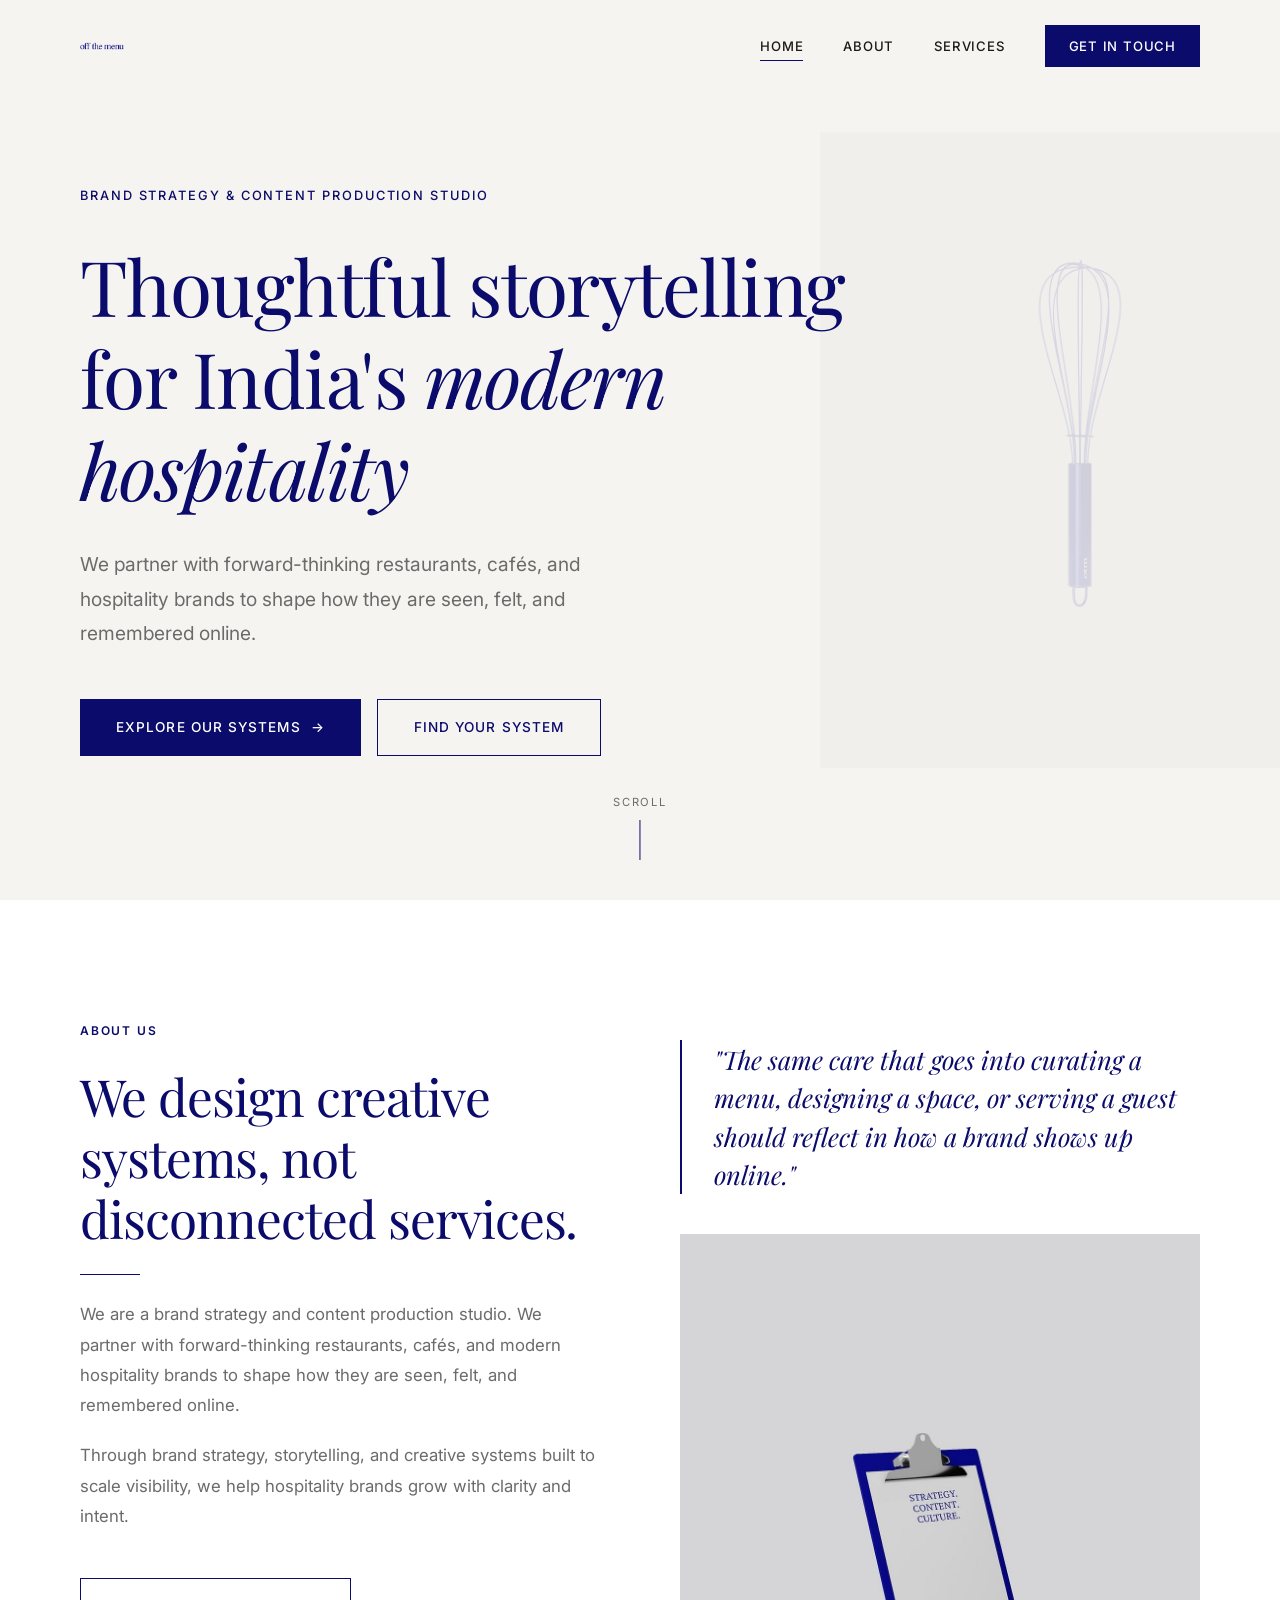
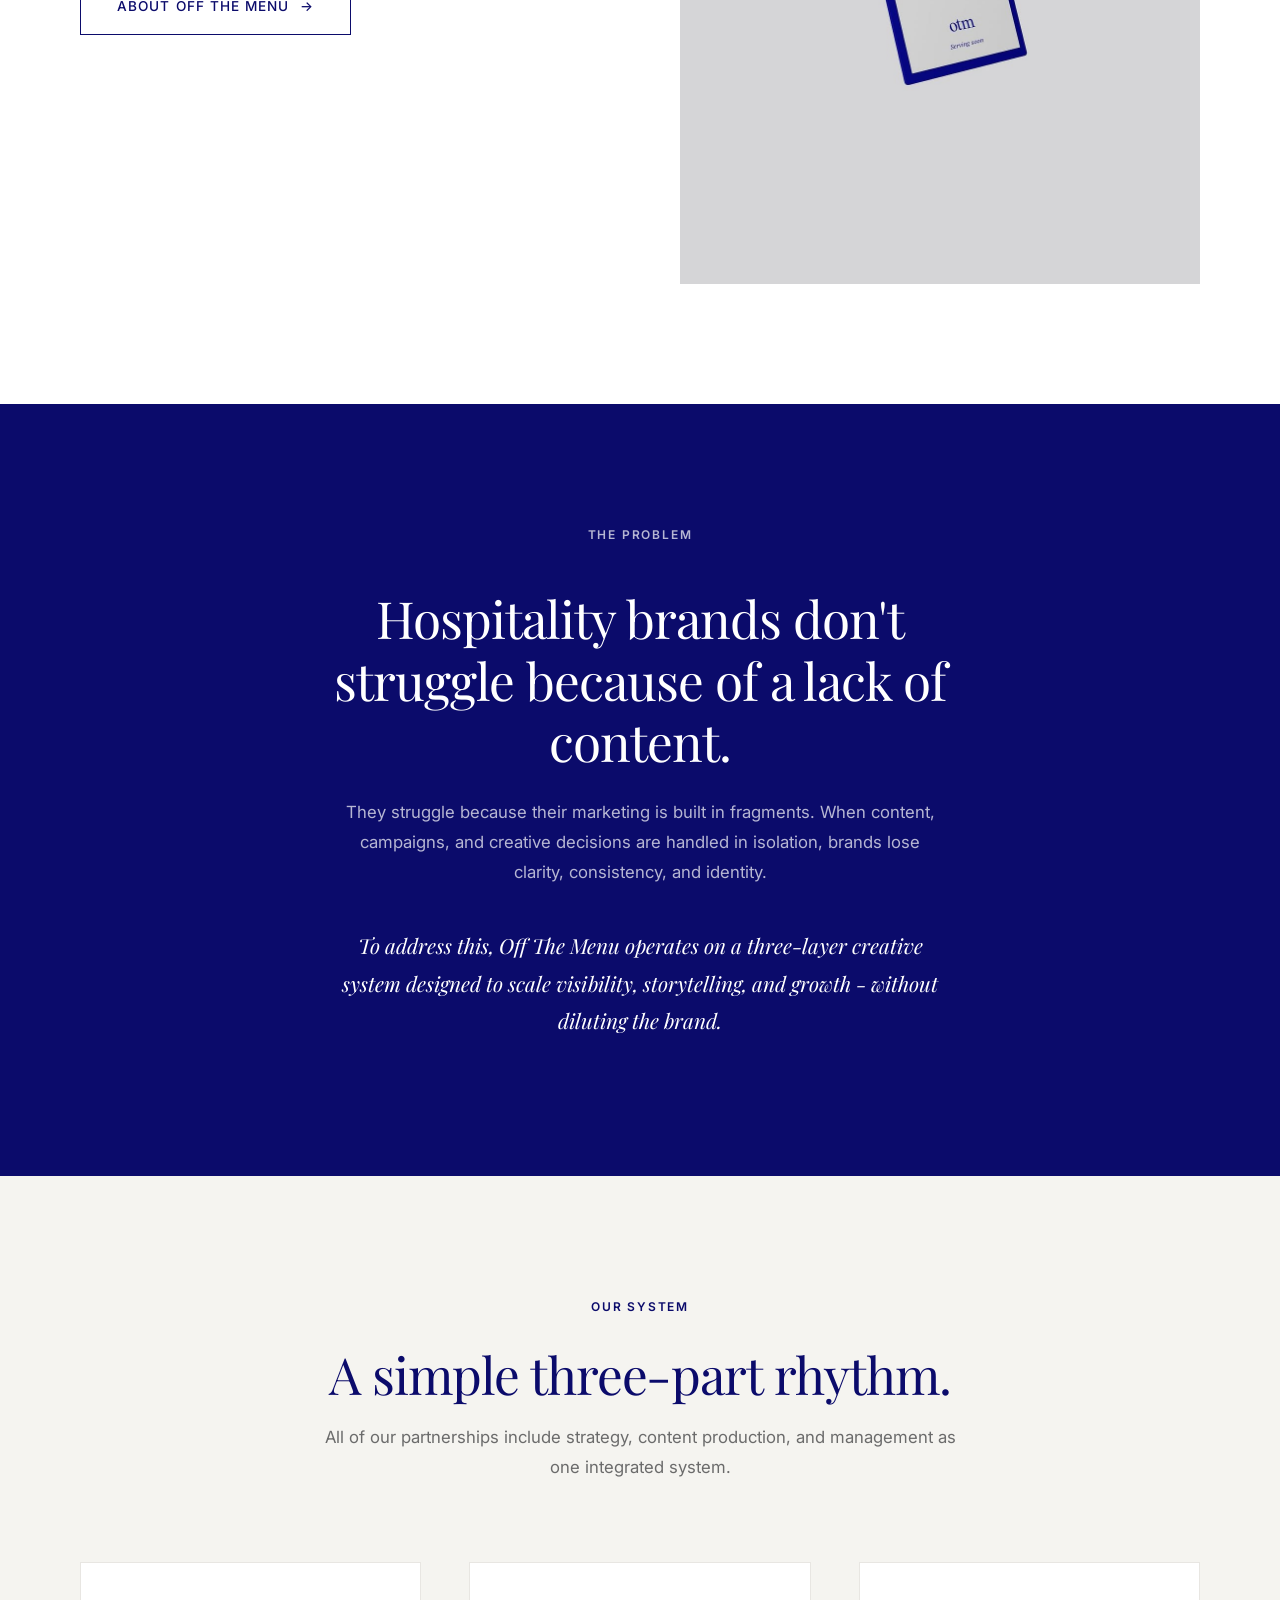
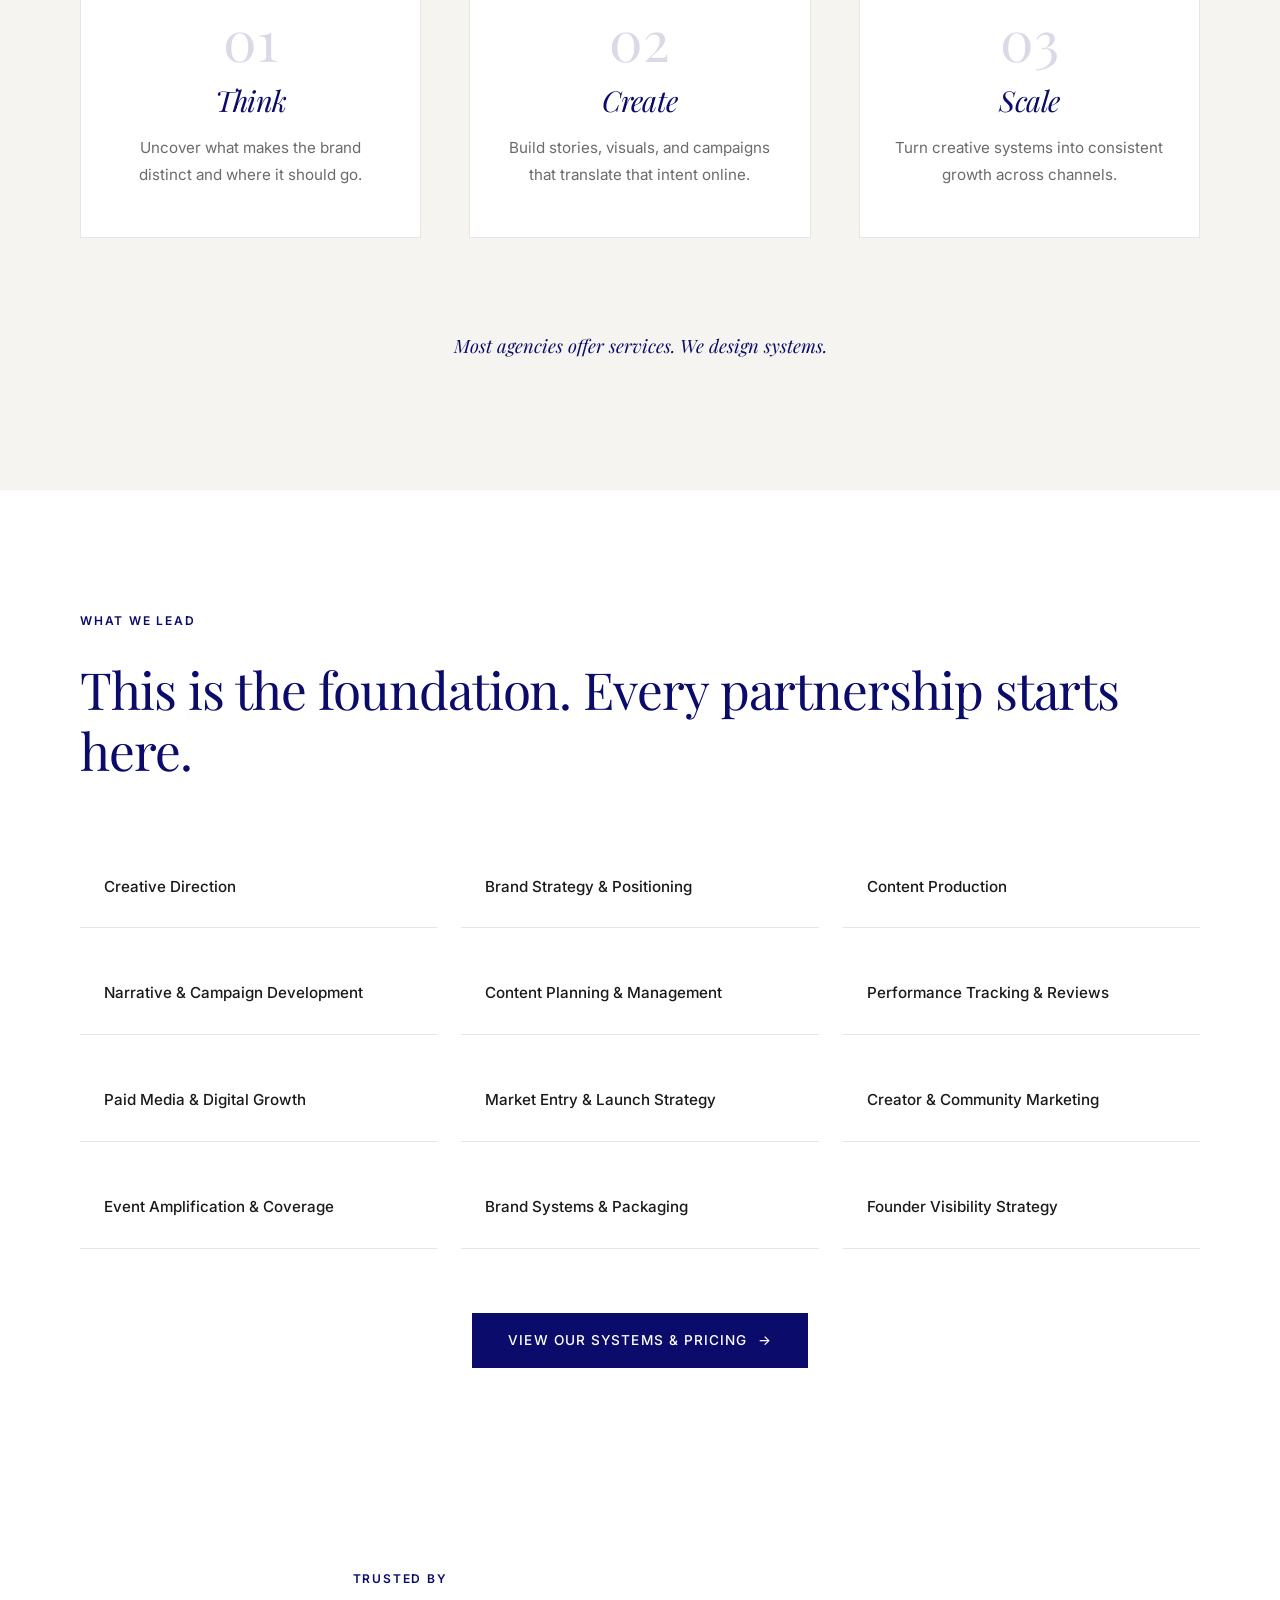
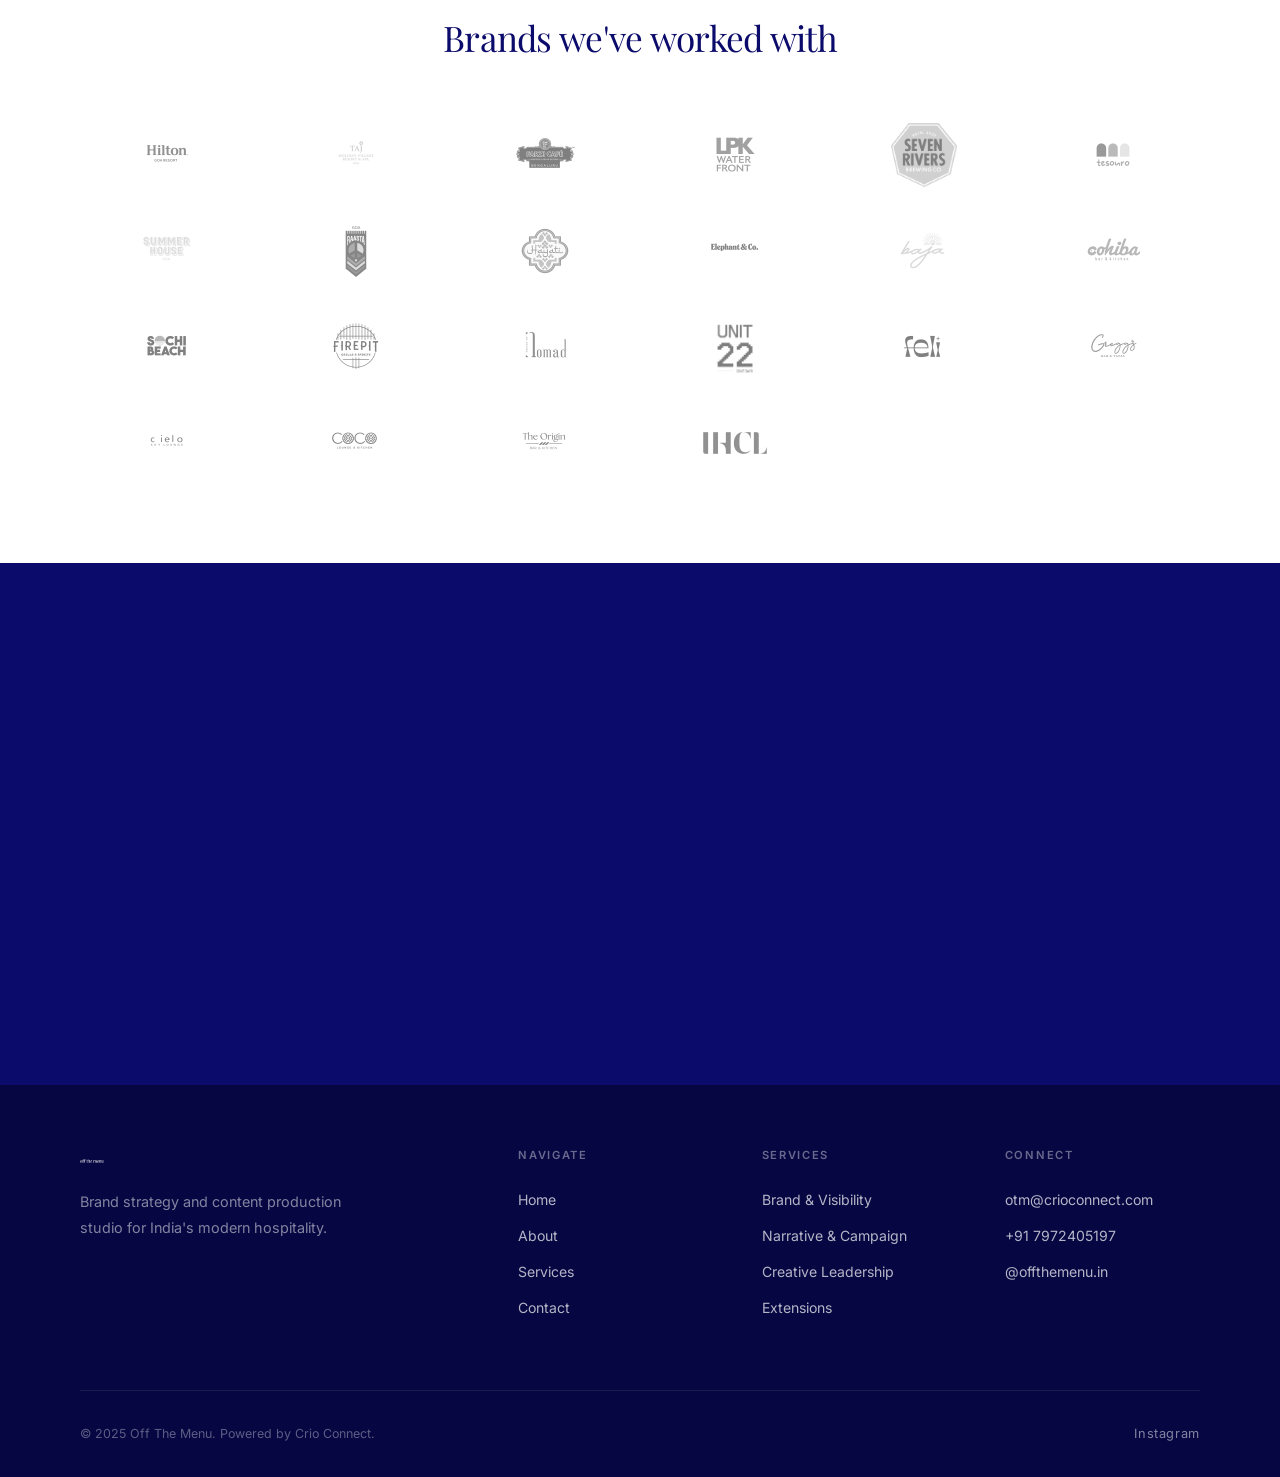
==== index.html @ f3807c05 "Add Google Analytics (G-KPR5SHNLHE) to all pages Co-Authored-By: Claude Opus 4.6 <noreply@anthropic." ====
<!DOCTYPE html>
<html lang="en">
<head>
  <!-- Google tag (gtag.js) -->
  <script async src="https://www.googletagmanager.com/gtag/js?id=G-KPR5SHNLHE"></script>
  <script>
    window.dataLayer = window.dataLayer || [];
    function gtag(){dataLayer.push(arguments);}
    gtag('js', new Date());
    gtag('config', 'G-KPR5SHNLHE');
  </script>
  <meta charset="UTF-8">
  <meta name="viewport" content="width=device-width, initial-scale=1.0">
  <title>Off The Menu - Brand Strategy & Content Production for India's Modern Hospitality</title>
  <meta name="description" content="Off The Menu is a brand strategy and content production studio partnering with forward-thinking restaurants, cafés, and modern hospitality brands across India.">
  <link rel="canonical" href="https://offthemenu.co.in/">
  <!-- Open Graph -->
  <meta property="og:type" content="website">
  <meta property="og:url" content="https://offthemenu.co.in/">
  <meta property="og:title" content="Off The Menu - Brand Strategy & Content Production for India's Modern Hospitality">
  <meta property="og:description" content="Off The Menu is a brand strategy and content production studio partnering with forward-thinking restaurants, cafés, and modern hospitality brands across India.">
  <meta property="og:image" content="https://offthemenu.co.in/assets/logos/otm_wordmark_color.png">
  <meta property="og:site_name" content="Off The Menu">
  <!-- Twitter Card -->
  <meta name="twitter:card" content="summary_large_image">
  <meta name="twitter:title" content="Off The Menu - Brand Strategy & Content Production">
  <meta name="twitter:description" content="Brand strategy and content production studio for India's modern hospitality.">
  <meta name="twitter:image" content="https://offthemenu.co.in/assets/logos/otm_wordmark_color.png">
  <link rel="icon" type="image/png" href="assets/logos/otm_monogram_color.png">
  <link rel="preconnect" href="https://fonts.googleapis.com">
  <link rel="preconnect" href="https://fonts.gstatic.com" crossorigin>
  <link href="https://fonts.googleapis.com/css2?family=Inter:wght@300;400;500;600&family=Playfair+Display:ital,wght@0,400;0,500;0,600;1,400;1,500&display=swap" rel="stylesheet">
  <link rel="stylesheet" href="css/styles.css">
</head>
<body>

  <!-- ========== NAVIGATION ========== -->
  <nav class="nav">
    <div class="container nav__inner">
      <a href="index.html" class="nav__logo">
        <img src="assets/logos/otm_wordmark_color.png" alt="Off The Menu">
      </a>
      <div class="nav__links">
        <a href="index.html" class="nav__link nav__link--active">Home</a>
        <a href="about.html" class="nav__link">About</a>
        <a href="services.html" class="nav__link">Services</a>
        <a href="contact.html" class="nav__cta">Get in Touch</a>
      </div>
      <div class="nav__hamburger">
        <span></span>
        <span></span>
        <span></span>
      </div>
    </div>
  </nav>

  <!-- Mobile Menu -->
  <div class="nav__mobile">
    <a href="index.html">Home</a>
    <a href="about.html">About</a>
    <a href="services.html">Services</a>
    <a href="contact.html">Contact</a>
  </div>

  <!-- ========== HERO ========== -->
  <section class="hero">
    <div class="container">
      <div class="hero__content">
        <p class="hero__tagline">Brand Strategy & Content Production Studio</p>
        <h1 class="hero__title">Thoughtful storytelling<br>for India's <em>modern hospitality</em></h1>
        <p class="hero__subtitle">We partner with forward-thinking restaurants, cafés, and hospitality brands to shape how they are seen, felt, and remembered online.</p>
        <div class="hero__actions">
          <a href="services.html" class="btn btn--primary">
            Explore Our Systems
            <span class="btn__arrow">&rarr;</span>
          </a>
          <a href="conversation.html" class="btn btn--outline">Find Your System</a>
        </div>
      </div>
      <img src="assets/images/hero_whisk.jpg" alt="" class="hero__image" aria-hidden="true">
    </div>
    <div class="hero__scroll">
      <span>Scroll</span>
      <div class="hero__scroll-line"></div>
    </div>
  </section>

  <!-- ========== ABOUT TEASER ========== -->
  <section class="about">
    <div class="container">
      <div class="about__grid">
        <div class="about__left reveal">
          <p class="label">About Us</p>
          <h2>We design creative systems, not disconnected services.</h2>
          <div class="divider"></div>
          <p>We are a brand strategy and content production studio. We partner with forward-thinking restaurants, cafés, and modern hospitality brands to shape how they are seen, felt, and remembered online.</p>
          <p>Through brand strategy, storytelling, and creative systems built to scale visibility, we help hospitality brands grow with clarity and intent.</p>
          <br>
          <a href="about.html" class="btn btn--outline">
            About Off The Menu
            <span class="btn__arrow">&rarr;</span>
          </a>
        </div>
        <div class="about__right reveal reveal--delay-2">
          <blockquote class="about__quote">
            "The same care that goes into curating a menu, designing a space, or serving a guest should reflect in how a brand shows up online."
          </blockquote>
          <img src="assets/images/hero_clipboard.jpg" alt="Strategy. Content. Culture." class="about__image">
        </div>
      </div>
    </div>
  </section>

  <!-- ========== THE PROBLEM ========== -->
  <section class="problem">
    <div class="container">
      <p class="label label--light reveal">The Problem</p>
      <br>
      <h2 class="reveal reveal--delay-1">Hospitality brands don't struggle because of a lack of content.</h2>
      <p class="reveal reveal--delay-2">They struggle because their marketing is built in fragments. When content, campaigns, and creative decisions are handled in isolation, brands lose clarity, consistency, and identity.</p>
      <p class="problem__highlight reveal reveal--delay-3">To address this, Off The Menu operates on a three-layer creative system designed to scale visibility, storytelling, and growth - without diluting the brand.</p>
    </div>
  </section>

  <!-- ========== OUR SYSTEM (Think, Create, Scale) ========== -->
  <section class="system">
    <div class="container">
      <div class="system__header reveal">
        <p class="label">Our System</p>
        <br>
        <h2>A simple three-part rhythm.</h2>
        <p>All of our partnerships include strategy, content production, and management as one integrated system.</p>
      </div>
      <div class="system__grid">
        <div class="system__card reveal">
          <div class="system__number">01</div>
          <h3>Think</h3>
          <p>Uncover what makes the brand distinct and where it should go.</p>
        </div>
        <div class="system__card reveal reveal--delay-1">
          <div class="system__number">02</div>
          <h3>Create</h3>
          <p>Build stories, visuals, and campaigns that translate that intent online.</p>
        </div>
        <div class="system__card reveal reveal--delay-2">
          <div class="system__number">03</div>
          <h3>Scale</h3>
          <p>Turn creative systems into consistent growth across channels.</p>
        </div>
      </div>
      <div class="system__footer reveal">
        <br>
        <p>Most agencies offer services. We design systems.</p>
      </div>
    </div>
  </section>

  <!-- ========== WHAT WE LEAD ========== -->
  <section class="services">
    <div class="container">
      <div class="services__header reveal">
        <p class="label">What We Lead</p>
        <br>
        <h2>This is the foundation. Every partnership starts here.</h2>
      </div>
      <div class="services__list">
        <div class="services__item reveal">Creative Direction</div>
        <div class="services__item reveal">Brand Strategy & Positioning</div>
        <div class="services__item reveal">Content Production</div>
        <div class="services__item reveal">Narrative & Campaign Development</div>
        <div class="services__item reveal">Content Planning & Management</div>
        <div class="services__item reveal">Performance Tracking & Reviews</div>
        <div class="services__item reveal">Paid Media & Digital Growth</div>
        <div class="services__item reveal">Market Entry & Launch Strategy</div>
        <div class="services__item reveal">Creator & Community Marketing</div>
        <div class="services__item reveal">Event Amplification & Coverage</div>
        <div class="services__item reveal">Brand Systems & Packaging</div>
        <div class="services__item reveal">Founder Visibility Strategy</div>
      </div>
      <div style="text-align: center;">
        <a href="services.html" class="btn btn--primary reveal">
          View Our Systems & Pricing
          <span class="btn__arrow">&rarr;</span>
        </a>
      </div>
    </div>
  </section>

  <!-- ========== PARTNERS ========== -->
  <section class="partners">
    <div class="container">
      <div class="partners__header reveal">
        <p class="label">Trusted By</p>
        <br>
        <h2>Brands we've worked with</h2>
      </div>
      <div class="partners__grid reveal">
        <img src="assets/partners/Hilton.png" alt="Hilton" class="partners__logo">
        <img src="assets/partners/Taj_Holliday_Village.png" alt="Taj Holiday Village" class="partners__logo">
        <img src="assets/partners/Farzi_Cafe.png" alt="Farzi Cafe" class="partners__logo">
        <img src="assets/partners/LPK.png" alt="LPK" class="partners__logo">
        <img src="assets/partners/Seven_Rivers.png" alt="Seven Rivers" class="partners__logo">
        <img src="assets/partners/Tesouro.png" alt="Tesouro" class="partners__logo">
        <img src="assets/partners/Summer_House.png" alt="Summer House" class="partners__logo">
        <img src="assets/partners/Raasta_Goa.png" alt="Raasta Goa" class="partners__logo">
        <img src="assets/partners/Hayati.png" alt="Hayati" class="partners__logo">
        <img src="assets/partners/Elephant_n_Co.png" alt="Elephant & Co" class="partners__logo">
        <img src="assets/partners/Baja.png" alt="Baja" class="partners__logo">
        <img src="assets/partners/Cohiba.png" alt="Cohiba" class="partners__logo">
        <img src="assets/partners/Sochi_Beach.png" alt="Sochi Beach" class="partners__logo">
        <img src="assets/partners/Firepit.png" alt="Firepit" class="partners__logo">
        <img src="assets/partners/House_of_Nomad.png" alt="House of Nomad" class="partners__logo">
        <img src="assets/partners/Unit_22.png" alt="Unit 22" class="partners__logo">
        <img src="assets/partners/Feli_Tavern.png" alt="Feli Tavern" class="partners__logo">
        <img src="assets/partners/Gregg's.png" alt="Gregg's" class="partners__logo">
        <img src="assets/partners/Cielo_Sky_Lounge_logo_design.png" alt="Cielo Sky Lounge" class="partners__logo">
        <img src="assets/partners/Coco_Lounge_n_Kitchen.png" alt="Coco Lounge & Kitchen" class="partners__logo">
        <img src="assets/partners/The_Origin.png" alt="The Origin" class="partners__logo">
        <img src="assets/partners/converted_hd.png" alt="Partner" class="partners__logo">
      </div>
    </div>
  </section>

  <!-- ========== CTA ========== -->
  <section class="cta">
    <div class="container reveal">
      <p class="label label--light">Start a Partnership</p>
      <br>
      <h2>Ready to build with clarity?</h2>
      <p>We work with a limited number of partners at a time to ensure focus and quality. Let's explore if we're the right fit.</p>
      <a href="contact.html" class="btn btn--white">
        Get in Touch
        <span class="btn__arrow">&rarr;</span>
      </a>
    </div>
  </section>

  <!-- ========== FOOTER ========== -->
  <footer class="footer">
    <div class="container">
      <div class="footer__inner">
        <div class="footer__brand">
          <img src="assets/logos/otm_wordmark_white.png" alt="Off The Menu" class="footer__logo">
          <p>Brand strategy and content production studio for India's modern hospitality.</p>
        </div>
        <div>
          <h4>Navigate</h4>
          <div class="footer__links">
            <a href="index.html">Home</a>
            <a href="about.html">About</a>
            <a href="services.html">Services</a>
            <a href="contact.html">Contact</a>
          </div>
        </div>
        <div>
          <h4>Services</h4>
          <div class="footer__links">
            <a href="services.html">Brand & Visibility</a>
            <a href="services.html">Narrative & Campaign</a>
            <a href="services.html">Creative Leadership</a>
            <a href="services.html">Extensions</a>
          </div>
        </div>
        <div>
          <h4>Connect</h4>
          <div class="footer__links">
            <a href="mailto:otm@crioconnect.com">otm@crioconnect.com</a>
            <a href="tel:+917972405197">+91 7972405197</a>
            <a href="https://instagram.com/offthemenu.in" target="_blank" rel="noopener">@offthemenu.in</a>
          </div>
        </div>
      </div>
      <div class="footer__bottom">
        <p>&copy; 2025 Off The Menu. Powered by Crio Connect.</p>
        <div class="footer__social">
          <a href="https://instagram.com/offthemenu.in" target="_blank" rel="noopener">Instagram</a>
        </div>
      </div>
    </div>
  </footer>

  <!-- Structured Data -->
  <script type="application/ld+json">
  {
    "@context": "https://schema.org",
    "@type": "ProfessionalService",
    "name": "Off The Menu",
    "description": "Brand strategy and content production studio for India's modern hospitality.",
    "url": "https://offthemenu.co.in",
    "logo": "https://offthemenu.co.in/assets/logos/otm_wordmark_color.png",
    "image": "https://offthemenu.co.in/assets/logos/otm_wordmark_color.png",
    "telephone": "+917972405197",
    "email": "otm@crioconnect.com",
    "address": {
      "@type": "PostalAddress",
      "addressLocality": "Goa",
      "addressCountry": "IN"
    },
    "areaServed": {
      "@type": "Country",
      "name": "India"
    },
    "serviceType": ["Brand Strategy", "Content Production", "Creative Direction", "Social Media Management"],
    "parentOrganization": {
      "@type": "Organization",
      "name": "Crio Connect"
    },
    "sameAs": [
      "https://instagram.com/offthemenu.in"
    ]
  }
  </script>

  <script src="js/main.js"></script>
</body>
</html>
---- css/styles.css ----
/* ============================================
   OFF THE MENU — Brand Website Styles
   ============================================ */

/* --- CSS Variables --- */
:root {
  --navy: #0B0B6B;
  --navy-light: #1a1a8a;
  --navy-dark: #060642;
  --cream: #F5F4F0;
  --warm-gray: #E8E6E2;
  --light-gray: #D4D4D0;
  --text: #1A1A1A;
  --text-light: #6B6B6B;
  --white: #FFFFFF;
  --accent: #0000FF;

  --font-serif: 'Playfair Display', 'Georgia', serif;
  --font-sans: 'Inter', 'Helvetica Neue', Arial, sans-serif;

  --max-width: 1200px;
  --section-padding: 120px 0;
  --transition: 0.3s cubic-bezier(0.4, 0, 0.2, 1);
}

/* --- Reset & Base --- */
*, *::before, *::after {
  margin: 0;
  padding: 0;
  box-sizing: border-box;
}

html {
  scroll-behavior: smooth;
  font-size: 16px;
}

body {
  font-family: var(--font-sans);
  color: var(--text);
  background-color: var(--cream);
  line-height: 1.7;
  -webkit-font-smoothing: antialiased;
  -moz-osx-font-smoothing: grayscale;
  overflow-x: hidden;
}

a {
  color: inherit;
  text-decoration: none;
  transition: var(--transition);
}

img {
  max-width: 100%;
  height: auto;
  display: block;
}

ul, ol {
  list-style: none;
}

/* --- Typography --- */
h1, h2, h3, h4, h5 {
  font-family: var(--font-serif);
  font-weight: 400;
  line-height: 1.2;
  letter-spacing: -0.02em;
}

h1 {
  font-size: clamp(2.8rem, 6vw, 5rem);
}

h2 {
  font-size: clamp(2rem, 4vw, 3.2rem);
}

h3 {
  font-size: clamp(1.4rem, 2.5vw, 1.8rem);
}

h4 {
  font-size: 1.1rem;
  font-family: var(--font-sans);
  font-weight: 600;
  text-transform: uppercase;
  letter-spacing: 0.12em;
}

p {
  font-size: 1.05rem;
  line-height: 1.8;
  color: var(--text-light);
  max-width: 640px;
}

.label {
  font-family: var(--font-sans);
  font-size: 0.75rem;
  font-weight: 600;
  text-transform: uppercase;
  letter-spacing: 0.15em;
  color: var(--navy);
}

.label--light {
  color: rgba(255,255,255,0.6);
}

/* --- Layout --- */
.container {
  width: 100%;
  max-width: var(--max-width);
  margin: 0 auto;
  padding: 0 40px;
}

section {
  padding: var(--section-padding);
}

/* --- Buttons --- */
.btn {
  display: inline-flex;
  align-items: center;
  gap: 10px;
  padding: 16px 36px;
  font-family: var(--font-sans);
  font-size: 0.85rem;
  font-weight: 500;
  letter-spacing: 0.08em;
  text-transform: uppercase;
  border: none;
  cursor: pointer;
  transition: var(--transition);
}

.btn--primary {
  background-color: var(--navy);
  color: var(--white);
}

.btn--primary:hover {
  background-color: var(--navy-light);
  transform: translateY(-1px);
}

.btn--outline {
  background: transparent;
  color: var(--navy);
  border: 1.5px solid var(--navy);
}

.btn--outline:hover {
  background-color: var(--navy);
  color: var(--white);
}

.btn--white {
  background: var(--white);
  color: var(--navy);
}

.btn--white:hover {
  background: var(--cream);
}

.btn__arrow {
  transition: transform 0.3s ease;
}

.btn:hover .btn__arrow {
  transform: translateX(4px);
}

/* --- Divider --- */
.divider {
  width: 60px;
  height: 1.5px;
  background-color: var(--navy);
  margin: 24px 0;
}

.divider--light {
  background-color: rgba(255,255,255,0.3);
}

.divider--center {
  margin: 24px auto;
}

/* ============================================
   NAVIGATION
   ============================================ */
.nav {
  position: fixed;
  top: 0;
  left: 0;
  width: 100%;
  z-index: 1000;
  padding: 24px 0;
  transition: all 0.4s ease;
}

.nav--scrolled {
  background-color: rgba(245, 244, 240, 0.95);
  backdrop-filter: blur(20px);
  -webkit-backdrop-filter: blur(20px);
  padding: 16px 0;
  box-shadow: 0 1px 0 rgba(0,0,0,0.06);
}

.nav__inner {
  display: flex;
  align-items: center;
  justify-content: space-between;
}

.nav__logo img {
  height: 44px;
  width: auto;
}

.nav__links {
  display: flex;
  align-items: center;
  gap: 40px;
}

.nav__link {
  font-size: 0.82rem;
  font-weight: 500;
  letter-spacing: 0.06em;
  text-transform: uppercase;
  color: var(--text);
  position: relative;
}

.nav__link::after {
  content: '';
  position: absolute;
  bottom: -4px;
  left: 0;
  width: 0;
  height: 1.5px;
  background-color: var(--navy);
  transition: width 0.3s ease;
}

.nav__link:hover::after,
.nav__link--active::after {
  width: 100%;
}

.nav__cta {
  font-size: 0.82rem;
  font-weight: 500;
  letter-spacing: 0.06em;
  text-transform: uppercase;
  padding: 10px 24px;
  background-color: var(--navy);
  color: var(--white);
  transition: var(--transition);
}

.nav__cta:hover {
  background-color: var(--navy-light);
}

/* Mobile Menu */
.nav__hamburger {
  display: none;
  flex-direction: column;
  gap: 6px;
  cursor: pointer;
  padding: 4px;
  z-index: 1001;
}

.nav__hamburger span {
  width: 24px;
  height: 1.5px;
  background-color: var(--text);
  transition: var(--transition);
}

.nav__hamburger--active span:nth-child(1) {
  transform: rotate(45deg) translate(5px, 5px);
}

.nav__hamburger--active span:nth-child(2) {
  opacity: 0;
}

.nav__hamburger--active span:nth-child(3) {
  transform: rotate(-45deg) translate(5px, -5px);
}

.nav__mobile {
  display: none;
  position: fixed;
  top: 0;
  left: 0;
  width: 100%;
  height: 100vh;
  background-color: var(--cream);
  z-index: 999;
  flex-direction: column;
  justify-content: center;
  align-items: center;
  gap: 32px;
  opacity: 0;
  visibility: hidden;
  transition: all 0.4s ease;
}

.nav__mobile--active {
  opacity: 1;
  visibility: visible;
}

.nav__mobile a {
  font-family: var(--font-serif);
  font-size: 2rem;
  color: var(--navy);
}

/* ============================================
   HERO
   ============================================ */
.hero {
  min-height: 100vh;
  display: flex;
  align-items: center;
  position: relative;
  padding: 160px 0 120px;
  overflow: hidden;
}

.hero__content {
  position: relative;
  z-index: 2;
}

.hero__tagline {
  font-family: var(--font-sans);
  font-size: 0.8rem;
  font-weight: 500;
  letter-spacing: 0.15em;
  text-transform: uppercase;
  color: var(--navy);
  margin-bottom: 32px;
}

.hero__title {
  color: var(--navy);
  margin-bottom: 32px;
  max-width: 800px;
}

.hero__title em {
  font-style: italic;
}

.hero__subtitle {
  font-size: 1.2rem;
  line-height: 1.8;
  color: var(--text-light);
  max-width: 560px;
  margin-bottom: 48px;
}

.hero__actions {
  display: flex;
  gap: 16px;
  flex-wrap: wrap;
}

.hero__image {
  position: absolute;
  right: -60px;
  top: 50%;
  transform: translateY(-50%);
  width: 42%;
  max-width: 520px;
  z-index: 1;
  opacity: 0.15;
}

.hero__scroll {
  position: absolute;
  bottom: 40px;
  left: 50%;
  transform: translateX(-50%);
  display: flex;
  flex-direction: column;
  align-items: center;
  gap: 8px;
}

.hero__scroll span {
  font-size: 0.7rem;
  letter-spacing: 0.15em;
  text-transform: uppercase;
  color: var(--text-light);
}

.hero__scroll-line {
  width: 1px;
  height: 40px;
  background: var(--navy);
  animation: scrollLine 2s ease-in-out infinite;
}

@keyframes scrollLine {
  0% { transform: scaleY(0); transform-origin: top; }
  50% { transform: scaleY(1); transform-origin: top; }
  51% { transform-origin: bottom; }
  100% { transform: scaleY(0); transform-origin: bottom; }
}

/* ============================================
   ABOUT / PHILOSOPHY SECTION
   ============================================ */
.about {
  background-color: var(--white);
}

.about__grid {
  display: grid;
  grid-template-columns: 1fr 1fr;
  gap: 80px;
  align-items: start;
}

.about__left .label {
  margin-bottom: 24px;
}

.about__left h2 {
  color: var(--navy);
  margin-bottom: 24px;
}

.about__left p {
  margin-bottom: 20px;
}

.about__right {
  padding-top: 20px;
}

.about__quote {
  font-family: var(--font-serif);
  font-size: 1.6rem;
  line-height: 1.5;
  color: var(--navy);
  font-style: italic;
  border-left: 2px solid var(--navy);
  padding-left: 32px;
  margin-bottom: 40px;
}

.about__image {
  width: 100%;
  aspect-ratio: 4/5;
  object-fit: cover;
}

/* ============================================
   PROBLEM SECTION
   ============================================ */
.problem {
  background-color: var(--navy);
  color: var(--white);
  text-align: center;
}

.problem h2 {
  max-width: 700px;
  margin: 0 auto 24px;
}

.problem p {
  color: rgba(255,255,255,0.7);
  max-width: 600px;
  margin: 0 auto 16px;
}

.problem__highlight {
  font-family: var(--font-serif);
  font-size: 1.3rem;
  color: var(--white) !important;
  font-style: italic;
  margin-top: 40px !important;
  max-width: 640px;
}

/* ============================================
   SYSTEM SECTION (Think, Create, Scale)
   ============================================ */
.system {
  background-color: var(--cream);
}

.system__header {
  text-align: center;
  margin-bottom: 80px;
}

.system__header h2 {
  color: var(--navy);
  margin-bottom: 16px;
}

.system__header p {
  margin: 0 auto;
}

.system__grid {
  display: grid;
  grid-template-columns: repeat(3, 1fr);
  gap: 48px;
}

.system__card {
  text-align: center;
  padding: 48px 32px;
  border: 1px solid var(--warm-gray);
  background: var(--white);
  transition: var(--transition);
}

.system__card:hover {
  border-color: var(--navy);
  transform: translateY(-4px);
  box-shadow: 0 20px 60px rgba(11, 11, 107, 0.08);
}

.system__number {
  font-family: var(--font-serif);
  font-size: 3.5rem;
  color: var(--navy);
  opacity: 0.15;
  margin-bottom: 16px;
  line-height: 1;
}

.system__card h3 {
  color: var(--navy);
  margin-bottom: 16px;
  font-style: italic;
}

.system__card p {
  margin: 0 auto;
  font-size: 0.95rem;
}

.system__footer {
  text-align: center;
  margin-top: 64px;
}

.system__footer p {
  margin: 0 auto 8px;
  font-family: var(--font-serif);
  font-size: 1.15rem;
  color: var(--navy);
  font-style: italic;
  max-width: 600px;
}

/* ============================================
   SERVICES / WHAT WE LEAD
   ============================================ */
.services {
  background-color: var(--white);
}

.services__header {
  margin-bottom: 64px;
}

.services__header h2 {
  color: var(--navy);
  margin-bottom: 16px;
}

.services__list {
  display: grid;
  grid-template-columns: repeat(3, 1fr);
  gap: 24px;
  margin-bottom: 64px;
}

.services__item {
  padding: 28px 24px;
  border-bottom: 1px solid var(--warm-gray);
  font-size: 0.95rem;
  font-weight: 500;
  color: var(--text);
  transition: var(--transition);
  position: relative;
}

.services__item::before {
  content: '';
  position: absolute;
  bottom: 0;
  left: 0;
  width: 0;
  height: 1.5px;
  background-color: var(--navy);
  transition: width 0.4s ease;
}

.services__item:hover::before {
  width: 100%;
}

.services__item:hover {
  color: var(--navy);
}

/* ============================================
   RETAINER SYSTEMS
   ============================================ */
.retainers {
  background-color: var(--cream);
}

.retainers__header {
  text-align: center;
  margin-bottom: 80px;
}

.retainers__header h2 {
  color: var(--navy);
  margin-bottom: 16px;
}

.retainers__header p {
  margin: 0 auto;
}

.retainers__principle {
  font-family: var(--font-serif);
  font-size: 1.3rem;
  color: var(--navy) !important;
  font-style: italic;
  margin: 16px auto 0 !important;
}

.retainers__grid {
  display: grid;
  grid-template-columns: repeat(3, 1fr);
  gap: 32px;
}

.retainer-card {
  background: var(--white);
  padding: 48px 36px;
  border: 1px solid var(--warm-gray);
  transition: var(--transition);
  display: flex;
  flex-direction: column;
}

.retainer-card:hover {
  border-color: var(--navy);
  box-shadow: 0 20px 60px rgba(11, 11, 107, 0.06);
}

.retainer-card__tier {
  font-size: 0.7rem;
  font-weight: 600;
  letter-spacing: 0.15em;
  text-transform: uppercase;
  color: var(--navy);
  margin-bottom: 12px;
}

.retainer-card__name {
  font-family: var(--font-serif);
  font-size: 1.5rem;
  color: var(--navy);
  margin-bottom: 8px;
}

.retainer-card__audience {
  font-size: 0.88rem;
  color: var(--text-light);
  margin-bottom: 20px;
  line-height: 1.6;
}

.retainer-card__price {
  font-family: var(--font-serif);
  font-size: 1.6rem;
  color: var(--navy);
  margin-bottom: 4px;
}

.retainer-card__term {
  font-size: 0.78rem;
  color: var(--text-light);
  margin-bottom: 28px;
}

.retainer-card__divider {
  width: 100%;
  height: 1px;
  background: var(--warm-gray);
  margin-bottom: 28px;
}

.retainer-card__desc {
  font-size: 0.92rem;
  color: var(--text-light);
  line-height: 1.7;
  margin-bottom: 24px;
}

.retainer-card__features {
  margin-bottom: 32px;
  flex-grow: 1;
}

.retainer-card__features li {
  font-size: 0.88rem;
  color: var(--text);
  padding: 8px 0;
  padding-left: 20px;
  position: relative;
  border-bottom: 1px solid rgba(0,0,0,0.04);
}

.retainer-card__features li::before {
  content: '';
  position: absolute;
  left: 0;
  top: 16px;
  width: 6px;
  height: 6px;
  border-radius: 50%;
  background-color: var(--navy);
  opacity: 0.4;
}

.retainer-card--featured {
  border-color: var(--navy);
  position: relative;
}

.retainer-card--featured::before {
  content: 'Most Popular';
  position: absolute;
  top: -1px;
  left: -1px;
  right: -1px;
  background: var(--navy);
  color: var(--white);
  font-size: 0.7rem;
  font-weight: 600;
  letter-spacing: 0.12em;
  text-transform: uppercase;
  text-align: center;
  padding: 8px;
}

/* ============================================
   EXTENSIONS
   ============================================ */
.extensions {
  background-color: var(--white);
}

.extensions__header {
  margin-bottom: 64px;
}

.extensions__header h2 {
  color: var(--navy);
  margin-bottom: 16px;
}

.extensions__grid {
  display: grid;
  grid-template-columns: repeat(2, 1fr);
  gap: 24px;
}

.extension-card {
  padding: 36px 32px;
  border: 1px solid var(--warm-gray);
  transition: var(--transition);
}

.extension-card:hover {
  border-color: var(--navy);
}

.extension-card__number {
  font-family: var(--font-serif);
  font-size: 2rem;
  color: var(--navy);
  opacity: 0.2;
  margin-bottom: 12px;
}

.extension-card h3 {
  color: var(--navy);
  margin-bottom: 12px;
  font-size: 1.2rem;
}

.extension-card p {
  font-size: 0.9rem;
  line-height: 1.7;
}

.extensions__note {
  margin-top: 48px;
  padding: 32px;
  background: var(--cream);
  font-size: 0.92rem;
  color: var(--text-light);
  line-height: 1.7;
  text-align: center;
}

.extensions__note strong {
  color: var(--navy);
}

/* ============================================
   HOW WE WORK
   ============================================ */
.how-we-work {
  background: var(--cream);
}

.how-we-work__grid {
  display: grid;
  grid-template-columns: 1fr 1fr;
  gap: 80px;
  align-items: start;
}

.how-we-work h2 {
  color: var(--navy);
  margin-bottom: 24px;
}

.how-we-work p {
  margin-bottom: 16px;
}

.how-we-work__steps {
  margin-top: 40px;
}

.step {
  display: flex;
  gap: 24px;
  margin-bottom: 32px;
  align-items: flex-start;
}

.step__number {
  font-family: var(--font-serif);
  font-size: 2.5rem;
  color: var(--navy);
  opacity: 0.2;
  line-height: 1;
  flex-shrink: 0;
  width: 48px;
}

.step h4 {
  color: var(--navy);
  margin-bottom: 6px;
  font-size: 0.9rem;
}

.step p {
  font-size: 0.9rem;
  margin-bottom: 0;
}

/* ============================================
   BACKED BY / CRIO CONNECT
   ============================================ */
.backed-by {
  background-color: var(--navy);
  color: var(--white);
}

.backed-by__inner {
  display: grid;
  grid-template-columns: 1fr 1fr;
  gap: 80px;
  align-items: center;
}

.backed-by h2 {
  margin-bottom: 24px;
}

.backed-by p {
  color: rgba(255,255,255,0.7);
  margin-bottom: 20px;
}

.backed-by__logo {
  max-width: 280px;
  margin-bottom: 32px;
}

.backed-by__right {
  display: flex;
  flex-direction: column;
  align-items: center;
  justify-content: center;
}

.backed-by__crio-logo {
  max-width: 300px;
  opacity: 0.9;
}

/* ============================================
   PARTNERS
   ============================================ */
.partners {
  background: var(--white);
  padding: 80px 0;
}

.partners__header {
  text-align: center;
  margin-bottom: 56px;
}

.partners__header h2 {
  color: var(--navy);
  font-size: clamp(1.6rem, 3vw, 2.2rem);
  margin-bottom: 8px;
}

.partners__grid {
  display: grid;
  grid-template-columns: repeat(6, 1fr);
  gap: 16px;
  align-items: center;
  justify-items: center;
}

.partners__logo {
  width: 100%;
  max-width: 140px;
  height: 80px;
  object-fit: contain;
  filter: grayscale(100%);
  opacity: 0.5;
  transition: all 0.4s ease;
  padding: 8px;
}

.partners__logo:hover {
  filter: grayscale(0%);
  opacity: 1;
}

/* ============================================
   CONTACT
   ============================================ */
.contact {
  background-color: var(--cream);
}

.contact__grid {
  display: grid;
  grid-template-columns: 1fr 1fr;
  gap: 80px;
}

.contact__left h2 {
  color: var(--navy);
  margin-bottom: 24px;
}

.contact__left p {
  margin-bottom: 32px;
}

.contact__details {
  margin-top: 48px;
}

.contact__detail {
  margin-bottom: 24px;
}

.contact__detail .label {
  margin-bottom: 6px;
}

.contact__detail a,
.contact__detail p {
  font-size: 1.05rem;
  color: var(--text);
  max-width: none;
}

.contact__detail a:hover {
  color: var(--navy);
}

/* Contact Form */
.contact__form {
  display: flex;
  flex-direction: column;
  gap: 24px;
}

.form-group {
  display: flex;
  flex-direction: column;
  gap: 8px;
}

.form-group label {
  font-size: 0.75rem;
  font-weight: 600;
  letter-spacing: 0.12em;
  text-transform: uppercase;
  color: var(--text-light);
}

.form-group input,
.form-group textarea,
.form-group select {
  padding: 14px 16px;
  border: 1px solid var(--warm-gray);
  background: var(--white);
  font-family: var(--font-sans);
  font-size: 0.95rem;
  color: var(--text);
  transition: border-color 0.3s ease;
  appearance: none;
  outline: none;
}

.form-group input:focus,
.form-group textarea:focus,
.form-group select:focus {
  border-color: var(--navy);
}

.form-group textarea {
  resize: vertical;
  min-height: 120px;
}

.form-row {
  display: grid;
  grid-template-columns: 1fr 1fr;
  gap: 24px;
}

/* ============================================
   FOOTER
   ============================================ */
.footer {
  background-color: var(--navy-dark);
  color: var(--white);
  padding: 64px 0 32px;
}

.footer__inner {
  display: grid;
  grid-template-columns: 2fr 1fr 1fr 1fr;
  gap: 48px;
  margin-bottom: 64px;
}

.footer__brand p {
  color: rgba(255,255,255,0.5);
  font-size: 0.9rem;
  margin-top: 16px;
  max-width: 300px;
}

.footer__logo {
  height: 24px;
  width: auto;
}

.footer h4 {
  font-family: var(--font-sans);
  font-size: 0.7rem;
  font-weight: 600;
  text-transform: uppercase;
  letter-spacing: 0.15em;
  color: rgba(255,255,255,0.4);
  margin-bottom: 20px;
}

.footer__links a {
  display: block;
  font-size: 0.88rem;
  color: rgba(255,255,255,0.7);
  padding: 6px 0;
}

.footer__links a:hover {
  color: var(--white);
}

.footer__bottom {
  display: flex;
  justify-content: space-between;
  align-items: center;
  padding-top: 32px;
  border-top: 1px solid rgba(255,255,255,0.08);
}

.footer__bottom p {
  font-size: 0.78rem;
  color: rgba(255,255,255,0.35);
}

.footer__social {
  display: flex;
  gap: 20px;
}

.footer__social a {
  font-size: 0.8rem;
  color: rgba(255,255,255,0.5);
  letter-spacing: 0.05em;
}

.footer__social a:hover {
  color: var(--white);
}

/* ============================================
   PAGE HEADERS
   ============================================ */
.page-header {
  padding: 180px 0 80px;
  background-color: var(--cream);
}

.page-header .label {
  margin-bottom: 20px;
}

.page-header h1 {
  color: var(--navy);
  max-width: 700px;
  margin-bottom: 20px;
}

.page-header p {
  font-size: 1.15rem;
  max-width: 560px;
}

/* ============================================
   DIFFERENCE SECTION
   ============================================ */
.difference {
  background: var(--navy);
  color: var(--white);
  text-align: center;
  padding: 100px 0;
}

.difference h2 {
  margin-bottom: 8px;
}

.difference p {
  font-family: var(--font-serif);
  font-size: 1.8rem;
  color: var(--white);
  font-style: italic;
  max-width: 500px;
  margin: 0 auto;
}

/* ============================================
   CTA SECTION
   ============================================ */
.cta {
  background: var(--navy);
  color: var(--white);
  text-align: center;
  padding: 100px 0;
}

.cta h2 {
  margin-bottom: 16px;
}

.cta p {
  color: rgba(255,255,255,0.7);
  margin: 0 auto 40px;
}

/* ============================================
   ANIMATIONS
   ============================================ */
.reveal {
  opacity: 0;
  transform: translateY(30px);
  transition: opacity 0.8s ease, transform 0.8s ease;
}

.reveal--visible {
  opacity: 1;
  transform: translateY(0);
}

.reveal--delay-1 { transition-delay: 0.1s; }
.reveal--delay-2 { transition-delay: 0.2s; }
.reveal--delay-3 { transition-delay: 0.3s; }

/* ============================================
   RESPONSIVE
   ============================================ */
@media (max-width: 1024px) {
  .container {
    padding: 0 32px;
  }

  section {
    padding: 80px 0;
  }

  .about__grid,
  .how-we-work__grid,
  .contact__grid,
  .backed-by__inner {
    grid-template-columns: 1fr;
    gap: 48px;
  }

  .retainers__grid {
    grid-template-columns: 1fr;
    max-width: 500px;
    margin: 0 auto;
  }

  .system__grid {
    grid-template-columns: 1fr;
    max-width: 400px;
    margin: 0 auto;
  }

  .services__list {
    grid-template-columns: repeat(2, 1fr);
  }

  .extensions__grid {
    grid-template-columns: 1fr;
  }

  .partners__grid {
    grid-template-columns: repeat(4, 1fr);
  }

  .footer__inner {
    grid-template-columns: 1fr 1fr;
    gap: 32px;
  }

  .hero__image {
    display: none;
  }
}

@media (max-width: 768px) {
  :root {
    --section-padding: 64px 0;
  }

  .container {
    padding: 0 20px;
  }

  .nav__links {
    display: none;
  }

  .nav__hamburger {
    display: flex;
  }

  .nav__mobile {
    display: flex;
  }

  .hero {
    min-height: auto;
    padding: 140px 0 80px;
  }

  .services__list {
    grid-template-columns: 1fr;
  }

  .partners__grid {
    grid-template-columns: repeat(3, 1fr);
  }

  .form-row {
    grid-template-columns: 1fr;
  }

  .footer__inner {
    grid-template-columns: 1fr;
  }

  .footer__bottom {
    flex-direction: column;
    gap: 16px;
    text-align: center;
  }

  .page-header {
    padding: 140px 0 60px;
  }

  .retainer-card--featured {
    padding-top: 64px;
  }
}
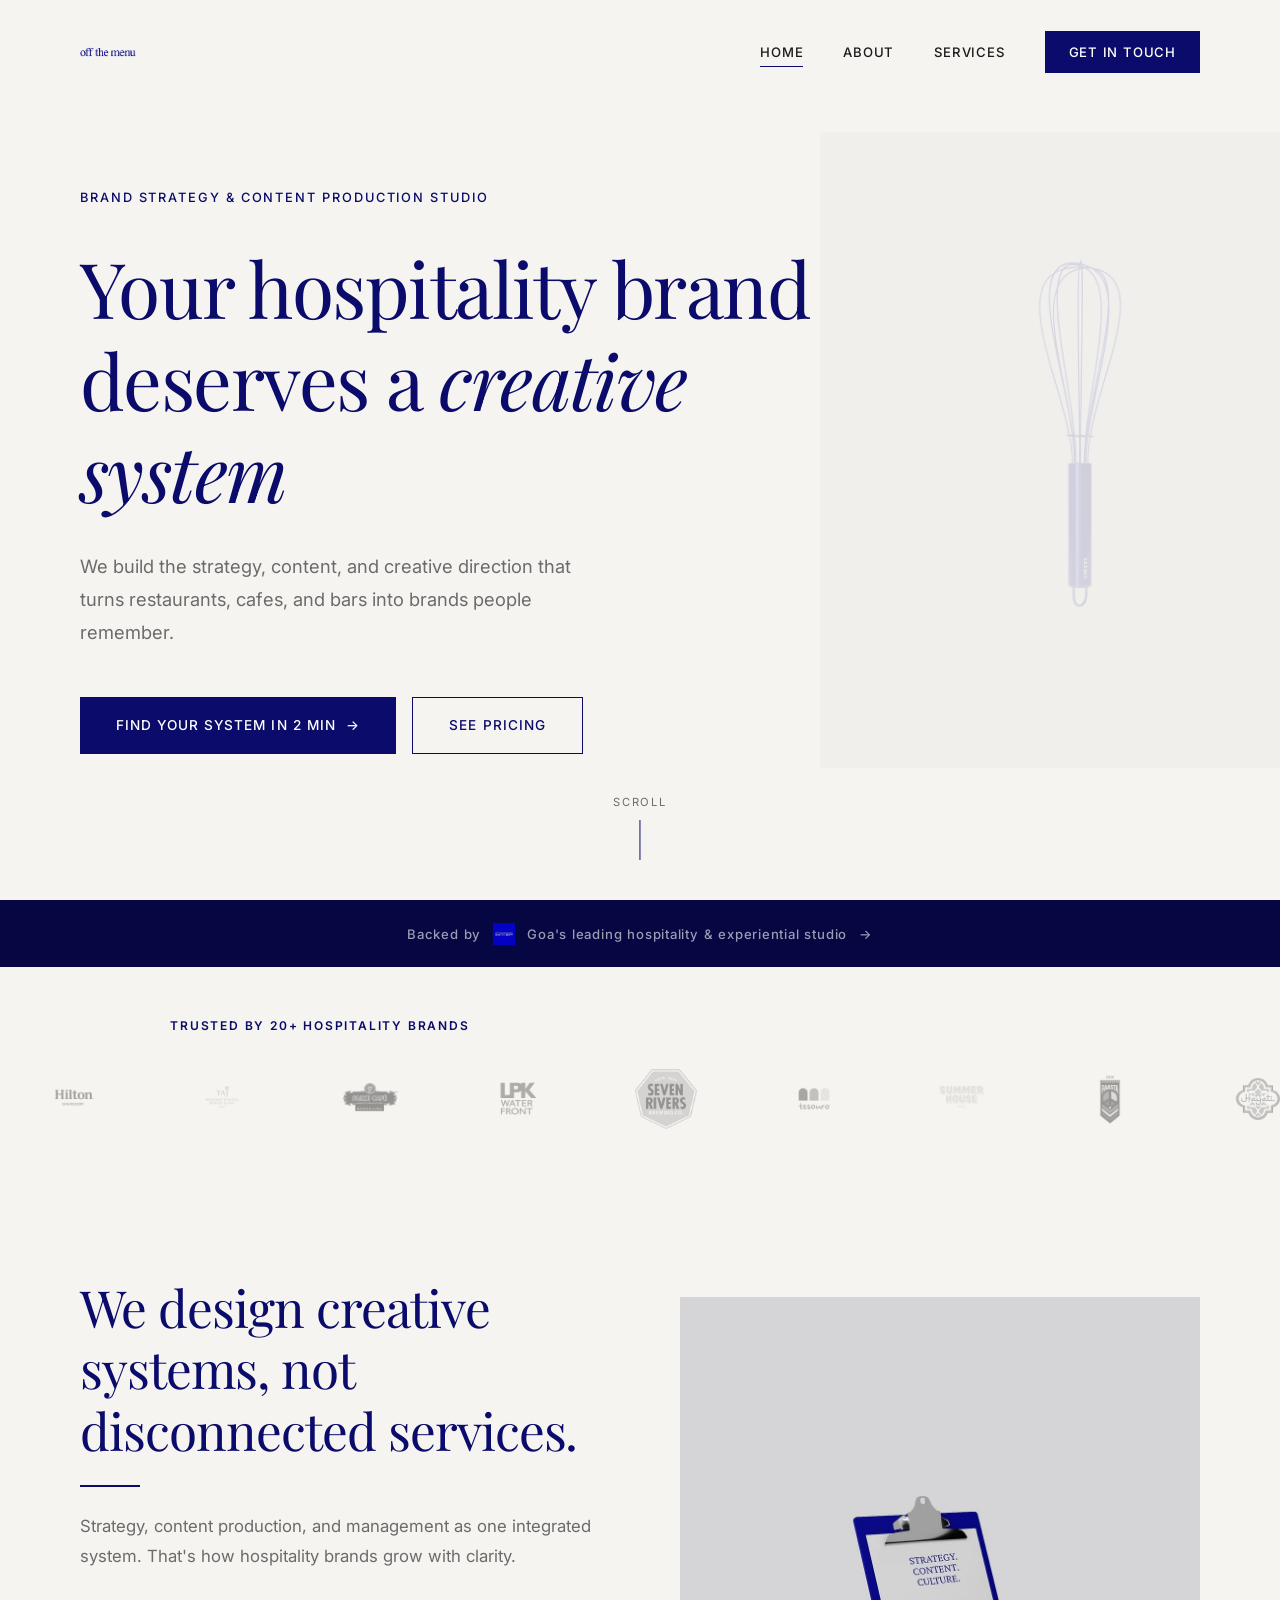
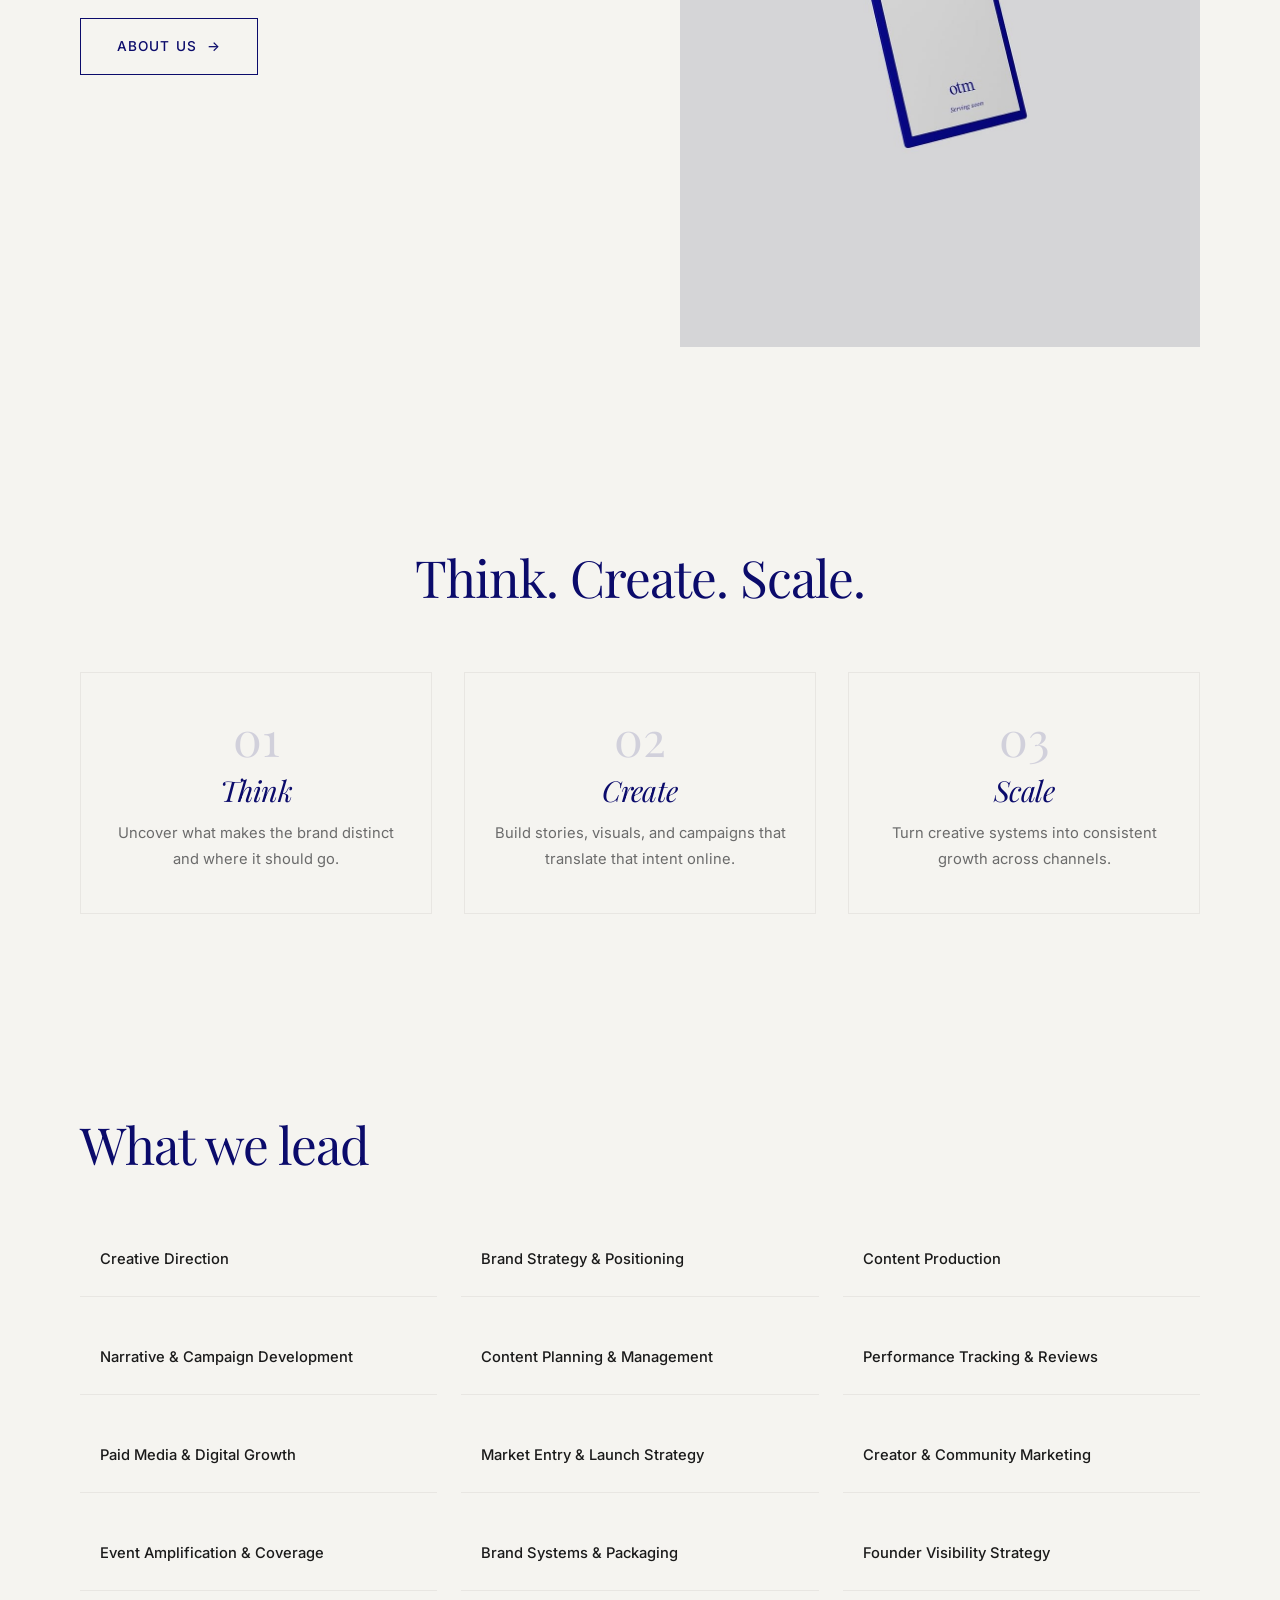
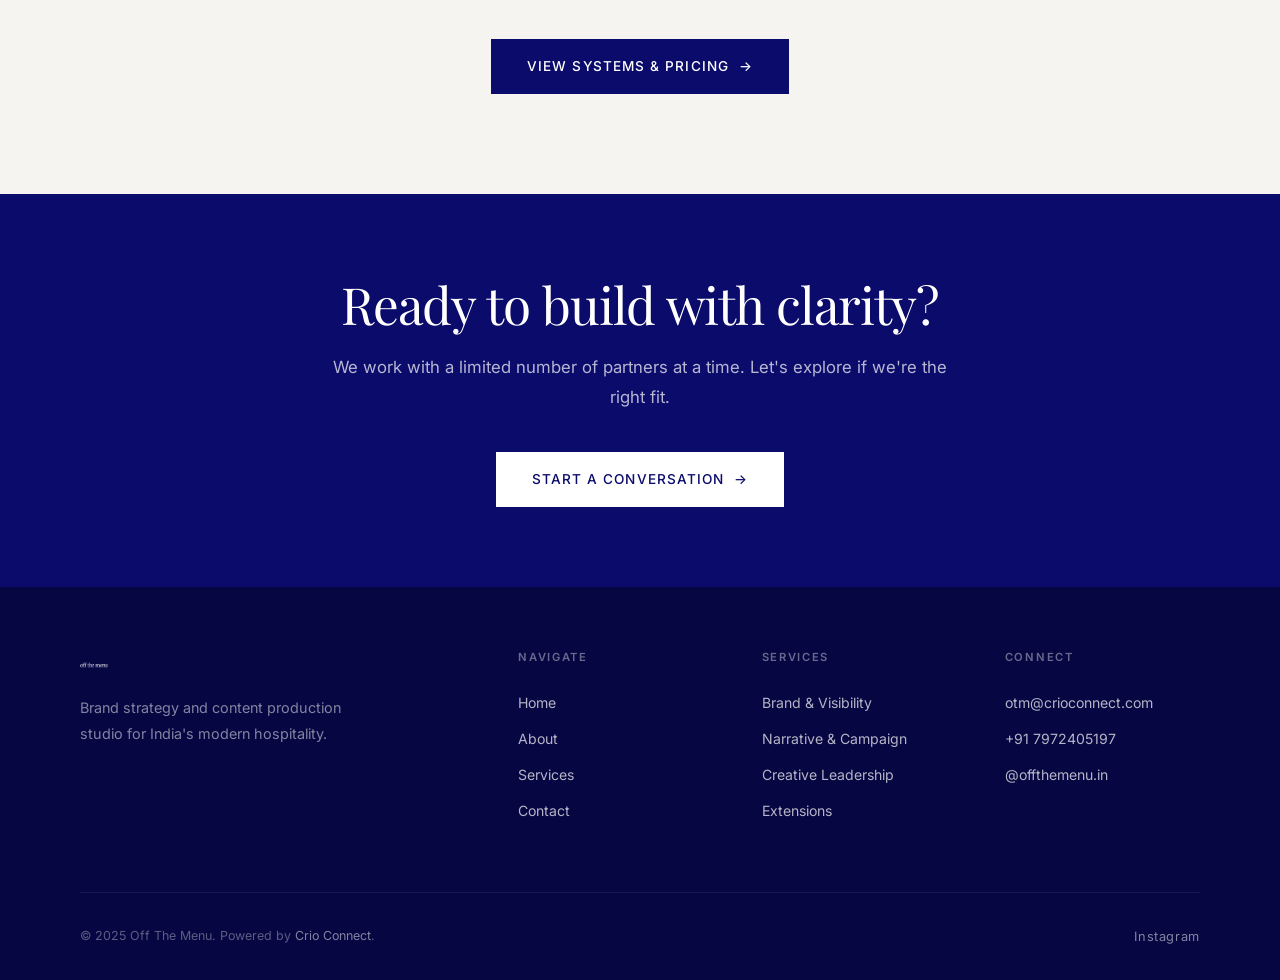
==== commit 5d586f46: "Major site refactor: trim text, cream backgrounds, USD pricing, marquee, Crio Connect banner - Reduc" ====
--- a/index.html
+++ b/index.html
@@ -14,14 +14,12 @@
   <title>Off The Menu - Brand Strategy & Content Production for India's Modern Hospitality</title>
   <meta name="description" content="Off The Menu is a brand strategy and content production studio partnering with forward-thinking restaurants, cafés, and modern hospitality brands across India.">
   <link rel="canonical" href="https://offthemenu.co.in/">
-  <!-- Open Graph -->
   <meta property="og:type" content="website">
   <meta property="og:url" content="https://offthemenu.co.in/">
   <meta property="og:title" content="Off The Menu - Brand Strategy & Content Production for India's Modern Hospitality">
   <meta property="og:description" content="Off The Menu is a brand strategy and content production studio partnering with forward-thinking restaurants, cafés, and modern hospitality brands across India.">
   <meta property="og:image" content="https://offthemenu.co.in/assets/logos/otm_wordmark_color.png">
   <meta property="og:site_name" content="Off The Menu">
-  <!-- Twitter Card -->
   <meta name="twitter:card" content="summary_large_image">
   <meta name="twitter:title" content="Off The Menu - Brand Strategy & Content Production">
   <meta name="twitter:description" content="Brand strategy and content production studio for India's modern hospitality.">
@@ -54,7 +52,6 @@
     </div>
   </nav>
 
-  <!-- Mobile Menu -->
   <div class="nav__mobile">
     <a href="index.html">Home</a>
     <a href="about.html">About</a>
@@ -67,14 +64,14 @@
     <div class="container">
       <div class="hero__content">
         <p class="hero__tagline">Brand Strategy & Content Production Studio</p>
-        <h1 class="hero__title">Thoughtful storytelling<br>for India's <em>modern hospitality</em></h1>
-        <p class="hero__subtitle">We partner with forward-thinking restaurants, cafés, and hospitality brands to shape how they are seen, felt, and remembered online.</p>
+        <h1 class="hero__title">Your hospitality brand deserves a <em>creative system</em></h1>
+        <p class="hero__subtitle">We build the strategy, content, and creative direction that turns restaurants, cafes, and bars into brands people remember.</p>
         <div class="hero__actions">
-          <a href="services.html" class="btn btn--primary">
-            Explore Our Systems
+          <a href="conversation.html" class="btn btn--primary">
+            Find Your System in 2 Min
             <span class="btn__arrow">&rarr;</span>
           </a>
-          <a href="conversation.html" class="btn btn--outline">Find Your System</a>
+          <a href="services.html" class="btn btn--outline">See Pricing</a>
         </div>
       </div>
       <img src="assets/images/hero_whisk.jpg" alt="" class="hero__image" aria-hidden="true">
@@ -85,40 +82,90 @@
     </div>
   </section>
 
+  <!-- ========== BACKED BY CRIO CONNECT ========== -->
+  <div class="backed-banner">
+    <a href="https://crioconnect.com" target="_blank" rel="noopener">
+      Backed by <img src="assets/logos/crio_connect_white_on_blue.png" alt="Crio Connect"> Goa's leading hospitality & experiential studio
+      <span class="backed-banner__arrow">&rarr;</span>
+    </a>
+  </div>
+
+  <!-- ========== ANIMATED LOGO MARQUEE ========== -->
+  <div class="marquee">
+    <div class="marquee__label">
+      <p class="label">Trusted by 20+ hospitality brands</p>
+    </div>
+    <div class="marquee__track">
+      <div class="marquee__logos">
+        <img src="assets/partners/Hilton.png" alt="Hilton" class="marquee__logo">
+        <img src="assets/partners/Taj_Holliday_Village.png" alt="Taj Holiday Village" class="marquee__logo">
+        <img src="assets/partners/Farzi_Cafe.png" alt="Farzi Cafe" class="marquee__logo">
+        <img src="assets/partners/LPK.png" alt="LPK" class="marquee__logo">
+        <img src="assets/partners/Seven_Rivers.png" alt="Seven Rivers" class="marquee__logo">
+        <img src="assets/partners/Tesouro.png" alt="Tesouro" class="marquee__logo">
+        <img src="assets/partners/Summer_House.png" alt="Summer House" class="marquee__logo">
+        <img src="assets/partners/Raasta_Goa.png" alt="Raasta Goa" class="marquee__logo">
+        <img src="assets/partners/Hayati.png" alt="Hayati" class="marquee__logo">
+        <img src="assets/partners/Elephant_n_Co.png" alt="Elephant & Co" class="marquee__logo">
+        <img src="assets/partners/Baja.png" alt="Baja" class="marquee__logo">
+        <img src="assets/partners/Cohiba.png" alt="Cohiba" class="marquee__logo">
+        <img src="assets/partners/Sochi_Beach.png" alt="Sochi Beach" class="marquee__logo">
+        <img src="assets/partners/Firepit.png" alt="Firepit" class="marquee__logo">
+        <img src="assets/partners/House_of_Nomad.png" alt="House of Nomad" class="marquee__logo">
+        <img src="assets/partners/Unit_22.png" alt="Unit 22" class="marquee__logo">
+        <img src="assets/partners/Feli_Tavern.png" alt="Feli Tavern" class="marquee__logo">
+        <img src="assets/partners/Gregg's.png" alt="Gregg's" class="marquee__logo">
+        <img src="assets/partners/Cielo_Sky_Lounge_logo_design.png" alt="Cielo Sky Lounge" class="marquee__logo">
+        <img src="assets/partners/Coco_Lounge_n_Kitchen.png" alt="Coco Lounge & Kitchen" class="marquee__logo">
+        <img src="assets/partners/The_Origin.png" alt="The Origin" class="marquee__logo">
+        <img src="assets/partners/converted_hd.png" alt="Partner" class="marquee__logo">
+      </div>
+      <!-- Duplicate for seamless loop -->
+      <div class="marquee__logos">
+        <img src="assets/partners/Hilton.png" alt="Hilton" class="marquee__logo">
+        <img src="assets/partners/Taj_Holliday_Village.png" alt="Taj Holiday Village" class="marquee__logo">
+        <img src="assets/partners/Farzi_Cafe.png" alt="Farzi Cafe" class="marquee__logo">
+        <img src="assets/partners/LPK.png" alt="LPK" class="marquee__logo">
+        <img src="assets/partners/Seven_Rivers.png" alt="Seven Rivers" class="marquee__logo">
+        <img src="assets/partners/Tesouro.png" alt="Tesouro" class="marquee__logo">
+        <img src="assets/partners/Summer_House.png" alt="Summer House" class="marquee__logo">
+        <img src="assets/partners/Raasta_Goa.png" alt="Raasta Goa" class="marquee__logo">
+        <img src="assets/partners/Hayati.png" alt="Hayati" class="marquee__logo">
+        <img src="assets/partners/Elephant_n_Co.png" alt="Elephant & Co" class="marquee__logo">
+        <img src="assets/partners/Baja.png" alt="Baja" class="marquee__logo">
+        <img src="assets/partners/Cohiba.png" alt="Cohiba" class="marquee__logo">
+        <img src="assets/partners/Sochi_Beach.png" alt="Sochi Beach" class="marquee__logo">
+        <img src="assets/partners/Firepit.png" alt="Firepit" class="marquee__logo">
+        <img src="assets/partners/House_of_Nomad.png" alt="House of Nomad" class="marquee__logo">
+        <img src="assets/partners/Unit_22.png" alt="Unit 22" class="marquee__logo">
+        <img src="assets/partners/Feli_Tavern.png" alt="Feli Tavern" class="marquee__logo">
+        <img src="assets/partners/Gregg's.png" alt="Gregg's" class="marquee__logo">
+        <img src="assets/partners/Cielo_Sky_Lounge_logo_design.png" alt="Cielo Sky Lounge" class="marquee__logo">
+        <img src="assets/partners/Coco_Lounge_n_Kitchen.png" alt="Coco Lounge & Kitchen" class="marquee__logo">
+        <img src="assets/partners/The_Origin.png" alt="The Origin" class="marquee__logo">
+        <img src="assets/partners/converted_hd.png" alt="Partner" class="marquee__logo">
+      </div>
+    </div>
+  </div>
+
   <!-- ========== ABOUT TEASER ========== -->
   <section class="about">
     <div class="container">
       <div class="about__grid">
         <div class="about__left reveal">
-          <p class="label">About Us</p>
           <h2>We design creative systems, not disconnected services.</h2>
           <div class="divider"></div>
-          <p>We are a brand strategy and content production studio. We partner with forward-thinking restaurants, cafés, and modern hospitality brands to shape how they are seen, felt, and remembered online.</p>
-          <p>Through brand strategy, storytelling, and creative systems built to scale visibility, we help hospitality brands grow with clarity and intent.</p>
+          <p>Strategy, content production, and management as one integrated system. That's how hospitality brands grow with clarity.</p>
           <br>
           <a href="about.html" class="btn btn--outline">
-            About Off The Menu
+            About Us
             <span class="btn__arrow">&rarr;</span>
           </a>
         </div>
         <div class="about__right reveal reveal--delay-2">
-          <blockquote class="about__quote">
-            "The same care that goes into curating a menu, designing a space, or serving a guest should reflect in how a brand shows up online."
-          </blockquote>
           <img src="assets/images/hero_clipboard.jpg" alt="Strategy. Content. Culture." class="about__image">
         </div>
       </div>
-    </div>
-  </section>
-
-  <!-- ========== THE PROBLEM ========== -->
-  <section class="problem">
-    <div class="container">
-      <p class="label label--light reveal">The Problem</p>
-      <br>
-      <h2 class="reveal reveal--delay-1">Hospitality brands don't struggle because of a lack of content.</h2>
-      <p class="reveal reveal--delay-2">They struggle because their marketing is built in fragments. When content, campaigns, and creative decisions are handled in isolation, brands lose clarity, consistency, and identity.</p>
-      <p class="problem__highlight reveal reveal--delay-3">To address this, Off The Menu operates on a three-layer creative system designed to scale visibility, storytelling, and growth - without diluting the brand.</p>
     </div>
   </section>
 
@@ -126,10 +173,7 @@
   <section class="system">
     <div class="container">
       <div class="system__header reveal">
-        <p class="label">Our System</p>
-        <br>
-        <h2>A simple three-part rhythm.</h2>
-        <p>All of our partnerships include strategy, content production, and management as one integrated system.</p>
+        <h2>Think. Create. Scale.</h2>
       </div>
       <div class="system__grid">
         <div class="system__card reveal">
@@ -148,10 +192,6 @@
           <p>Turn creative systems into consistent growth across channels.</p>
         </div>
       </div>
-      <div class="system__footer reveal">
-        <br>
-        <p>Most agencies offer services. We design systems.</p>
-      </div>
     </div>
   </section>
 
@@ -159,9 +199,7 @@
   <section class="services">
     <div class="container">
       <div class="services__header reveal">
-        <p class="label">What We Lead</p>
-        <br>
-        <h2>This is the foundation. Every partnership starts here.</h2>
+        <h2>What we lead</h2>
       </div>
       <div class="services__list">
         <div class="services__item reveal">Creative Direction</div>
@@ -179,44 +217,9 @@
       </div>
       <div style="text-align: center;">
         <a href="services.html" class="btn btn--primary reveal">
-          View Our Systems & Pricing
+          View Systems & Pricing
           <span class="btn__arrow">&rarr;</span>
         </a>
-      </div>
-    </div>
-  </section>
-
-  <!-- ========== PARTNERS ========== -->
-  <section class="partners">
-    <div class="container">
-      <div class="partners__header reveal">
-        <p class="label">Trusted By</p>
-        <br>
-        <h2>Brands we've worked with</h2>
-      </div>
-      <div class="partners__grid reveal">
-        <img src="assets/partners/Hilton.png" alt="Hilton" class="partners__logo">
-        <img src="assets/partners/Taj_Holliday_Village.png" alt="Taj Holiday Village" class="partners__logo">
-        <img src="assets/partners/Farzi_Cafe.png" alt="Farzi Cafe" class="partners__logo">
-        <img src="assets/partners/LPK.png" alt="LPK" class="partners__logo">
-        <img src="assets/partners/Seven_Rivers.png" alt="Seven Rivers" class="partners__logo">
-        <img src="assets/partners/Tesouro.png" alt="Tesouro" class="partners__logo">
-        <img src="assets/partners/Summer_House.png" alt="Summer House" class="partners__logo">
-        <img src="assets/partners/Raasta_Goa.png" alt="Raasta Goa" class="partners__logo">
-        <img src="assets/partners/Hayati.png" alt="Hayati" class="partners__logo">
-        <img src="assets/partners/Elephant_n_Co.png" alt="Elephant & Co" class="partners__logo">
-        <img src="assets/partners/Baja.png" alt="Baja" class="partners__logo">
-        <img src="assets/partners/Cohiba.png" alt="Cohiba" class="partners__logo">
-        <img src="assets/partners/Sochi_Beach.png" alt="Sochi Beach" class="partners__logo">
-        <img src="assets/partners/Firepit.png" alt="Firepit" class="partners__logo">
-        <img src="assets/partners/House_of_Nomad.png" alt="House of Nomad" class="partners__logo">
-        <img src="assets/partners/Unit_22.png" alt="Unit 22" class="partners__logo">
-        <img src="assets/partners/Feli_Tavern.png" alt="Feli Tavern" class="partners__logo">
-        <img src="assets/partners/Gregg's.png" alt="Gregg's" class="partners__logo">
-        <img src="assets/partners/Cielo_Sky_Lounge_logo_design.png" alt="Cielo Sky Lounge" class="partners__logo">
-        <img src="assets/partners/Coco_Lounge_n_Kitchen.png" alt="Coco Lounge & Kitchen" class="partners__logo">
-        <img src="assets/partners/The_Origin.png" alt="The Origin" class="partners__logo">
-        <img src="assets/partners/converted_hd.png" alt="Partner" class="partners__logo">
       </div>
     </div>
   </section>
@@ -224,12 +227,10 @@
   <!-- ========== CTA ========== -->
   <section class="cta">
     <div class="container reveal">
-      <p class="label label--light">Start a Partnership</p>
-      <br>
       <h2>Ready to build with clarity?</h2>
-      <p>We work with a limited number of partners at a time to ensure focus and quality. Let's explore if we're the right fit.</p>
+      <p>We work with a limited number of partners at a time. Let's explore if we're the right fit.</p>
       <a href="contact.html" class="btn btn--white">
-        Get in Touch
+        Start a Conversation
         <span class="btn__arrow">&rarr;</span>
       </a>
     </div>
@@ -271,7 +272,7 @@
         </div>
       </div>
       <div class="footer__bottom">
-        <p>&copy; 2025 Off The Menu. Powered by Crio Connect.</p>
+        <p>&copy; 2025 Off The Menu. Powered by <a href="https://crioconnect.com" target="_blank" rel="noopener" style="color: rgba(255,255,255,0.5);">Crio Connect</a>.</p>
         <div class="footer__social">
           <a href="https://instagram.com/offthemenu.in" target="_blank" rel="noopener">Instagram</a>
         </div>
@@ -279,7 +280,6 @@
     </div>
   </footer>
 
-  <!-- Structured Data -->
   <script type="application/ld+json">
   {
     "@context": "https://schema.org",
--- a/css/styles.css
+++ b/css/styles.css
@@ -19,7 +19,7 @@
   --font-sans: 'Inter', 'Helvetica Neue', Arial, sans-serif;
 
   --max-width: 1200px;
-  --section-padding: 120px 0;
+  --section-padding: 100px 0;
   --transition: 0.3s cubic-bezier(0.4, 0, 0.2, 1);
 }
 
@@ -219,7 +219,7 @@
 }
 
 .nav__logo img {
-  height: 44px;
+  height: 56px;
   width: auto;
 }
 
@@ -365,10 +365,10 @@
 }
 
 .hero__subtitle {
-  font-size: 1.2rem;
+  font-size: 1.15rem;
   line-height: 1.8;
   color: var(--text-light);
-  max-width: 560px;
+  max-width: 520px;
   margin-bottom: 48px;
 }
 
@@ -422,10 +422,104 @@
 }
 
 /* ============================================
+   BACKED BY BANNER (Homepage)
+   ============================================ */
+.backed-banner {
+  background: var(--navy-dark);
+  padding: 20px 0;
+  text-align: center;
+}
+
+.backed-banner a {
+  display: inline-flex;
+  align-items: center;
+  gap: 12px;
+  color: rgba(255,255,255,0.6);
+  font-size: 0.82rem;
+  font-weight: 500;
+  letter-spacing: 0.06em;
+  transition: color 0.3s ease;
+}
+
+.backed-banner a:hover {
+  color: var(--white);
+}
+
+.backed-banner img {
+  height: 22px;
+  width: auto;
+  display: inline-block;
+  vertical-align: middle;
+  opacity: 0.7;
+}
+
+.backed-banner .backed-banner__arrow {
+  transition: transform 0.3s ease;
+}
+
+.backed-banner a:hover .backed-banner__arrow {
+  transform: translateX(4px);
+}
+
+/* ============================================
+   LOGO MARQUEE
+   ============================================ */
+.marquee {
+  background: var(--cream);
+  padding: 48px 0;
+  overflow: hidden;
+  position: relative;
+}
+
+.marquee__label {
+  text-align: center;
+  margin-bottom: 32px;
+}
+
+.marquee__track {
+  display: flex;
+  animation: marqueeScroll 30s linear infinite;
+  width: max-content;
+}
+
+.marquee__track:hover {
+  animation-play-state: paused;
+}
+
+.marquee__logos {
+  display: flex;
+  align-items: center;
+  gap: 48px;
+  padding: 0 24px;
+}
+
+.marquee__logo {
+  height: 60px;
+  width: auto;
+  min-width: 100px;
+  max-width: 160px;
+  object-fit: contain;
+  filter: grayscale(100%);
+  opacity: 0.4;
+  transition: all 0.4s ease;
+  flex-shrink: 0;
+}
+
+.marquee__logo:hover {
+  filter: grayscale(0%);
+  opacity: 1;
+}
+
+@keyframes marqueeScroll {
+  0% { transform: translateX(0); }
+  100% { transform: translateX(-50%); }
+}
+
+/* ============================================
    ABOUT / PHILOSOPHY SECTION
    ============================================ */
 .about {
-  background-color: var(--white);
+  background-color: var(--cream);
 }
 
 .about__grid {
@@ -507,12 +601,12 @@
 
 .system__header {
   text-align: center;
-  margin-bottom: 80px;
+  margin-bottom: 64px;
 }
 
 .system__header h2 {
   color: var(--navy);
-  margin-bottom: 16px;
+  margin-bottom: 12px;
 }
 
 .system__header p {
@@ -522,14 +616,14 @@
 .system__grid {
   display: grid;
   grid-template-columns: repeat(3, 1fr);
-  gap: 48px;
+  gap: 32px;
 }
 
 .system__card {
   text-align: center;
-  padding: 48px 32px;
+  padding: 40px 28px;
   border: 1px solid var(--warm-gray);
-  background: var(--white);
+  background: var(--cream);
   transition: var(--transition);
 }
 
@@ -541,27 +635,27 @@
 
 .system__number {
   font-family: var(--font-serif);
-  font-size: 3.5rem;
+  font-size: 3rem;
   color: var(--navy);
   opacity: 0.15;
-  margin-bottom: 16px;
+  margin-bottom: 12px;
   line-height: 1;
 }
 
 .system__card h3 {
   color: var(--navy);
-  margin-bottom: 16px;
+  margin-bottom: 12px;
   font-style: italic;
 }
 
 .system__card p {
   margin: 0 auto;
-  font-size: 0.95rem;
+  font-size: 0.92rem;
 }
 
 .system__footer {
   text-align: center;
-  margin-top: 64px;
+  margin-top: 48px;
 }
 
 .system__footer p {
@@ -577,29 +671,29 @@
    SERVICES / WHAT WE LEAD
    ============================================ */
 .services {
-  background-color: var(--white);
+  background-color: var(--cream);
 }
 
 .services__header {
-  margin-bottom: 64px;
+  margin-bottom: 48px;
 }
 
 .services__header h2 {
   color: var(--navy);
-  margin-bottom: 16px;
+  margin-bottom: 12px;
 }
 
 .services__list {
   display: grid;
   grid-template-columns: repeat(3, 1fr);
   gap: 24px;
-  margin-bottom: 64px;
+  margin-bottom: 48px;
 }
 
 .services__item {
-  padding: 28px 24px;
+  padding: 24px 20px;
   border-bottom: 1px solid var(--warm-gray);
-  font-size: 0.95rem;
+  font-size: 0.92rem;
   font-weight: 500;
   color: var(--text);
   transition: var(--transition);
@@ -634,24 +728,16 @@
 
 .retainers__header {
   text-align: center;
-  margin-bottom: 80px;
+  margin-bottom: 64px;
 }
 
 .retainers__header h2 {
   color: var(--navy);
-  margin-bottom: 16px;
+  margin-bottom: 12px;
 }
 
 .retainers__header p {
   margin: 0 auto;
-}
-
-.retainers__principle {
-  font-family: var(--font-serif);
-  font-size: 1.3rem;
-  color: var(--navy) !important;
-  font-style: italic;
-  margin: 16px auto 0 !important;
 }
 
 .retainers__grid {
@@ -661,8 +747,8 @@
 }
 
 .retainer-card {
-  background: var(--white);
-  padding: 48px 36px;
+  background: var(--cream);
+  padding: 44px 32px;
   border: 1px solid var(--warm-gray);
   transition: var(--transition);
   display: flex;
@@ -691,7 +777,7 @@
 }
 
 .retainer-card__audience {
-  font-size: 0.88rem;
+  font-size: 0.85rem;
   color: var(--text-light);
   margin-bottom: 20px;
   line-height: 1.6;
@@ -718,7 +804,7 @@
 }
 
 .retainer-card__desc {
-  font-size: 0.92rem;
+  font-size: 0.9rem;
   color: var(--text-light);
   line-height: 1.7;
   margin-bottom: 24px;
@@ -730,9 +816,9 @@
 }
 
 .retainer-card__features li {
-  font-size: 0.88rem;
+  font-size: 0.85rem;
   color: var(--text);
-  padding: 8px 0;
+  padding: 7px 0;
   padding-left: 20px;
   position: relative;
   border-bottom: 1px solid rgba(0,0,0,0.04);
@@ -742,7 +828,7 @@
   content: '';
   position: absolute;
   left: 0;
-  top: 16px;
+  top: 14px;
   width: 6px;
   height: 6px;
   border-radius: 50%;
@@ -775,26 +861,26 @@
    EXTENSIONS
    ============================================ */
 .extensions {
-  background-color: var(--white);
+  background-color: var(--cream);
 }
 
 .extensions__header {
-  margin-bottom: 64px;
+  margin-bottom: 48px;
 }
 
 .extensions__header h2 {
   color: var(--navy);
-  margin-bottom: 16px;
+  margin-bottom: 12px;
 }
 
 .extensions__grid {
   display: grid;
   grid-template-columns: repeat(2, 1fr);
-  gap: 24px;
+  gap: 20px;
 }
 
 .extension-card {
-  padding: 36px 32px;
+  padding: 32px 28px;
   border: 1px solid var(--warm-gray);
   transition: var(--transition);
 }
@@ -805,28 +891,28 @@
 
 .extension-card__number {
   font-family: var(--font-serif);
-  font-size: 2rem;
+  font-size: 1.8rem;
   color: var(--navy);
   opacity: 0.2;
-  margin-bottom: 12px;
+  margin-bottom: 8px;
 }
 
 .extension-card h3 {
   color: var(--navy);
-  margin-bottom: 12px;
-  font-size: 1.2rem;
+  margin-bottom: 8px;
+  font-size: 1.15rem;
 }
 
 .extension-card p {
+  font-size: 0.88rem;
+  line-height: 1.6;
+}
+
+.extensions__note {
+  margin-top: 40px;
+  padding: 28px;
+  background: var(--warm-gray);
   font-size: 0.9rem;
-  line-height: 1.7;
-}
-
-.extensions__note {
-  margin-top: 48px;
-  padding: 32px;
-  background: var(--cream);
-  font-size: 0.92rem;
   color: var(--text-light);
   line-height: 1.7;
   text-align: center;
@@ -887,7 +973,7 @@
 }
 
 .step p {
-  font-size: 0.9rem;
+  font-size: 0.88rem;
   margin-bottom: 0;
 }
 
@@ -933,16 +1019,16 @@
 }
 
 /* ============================================
-   PARTNERS
+   PARTNERS (Grid version for inner pages)
    ============================================ */
 .partners {
-  background: var(--white);
+  background: var(--cream);
   padding: 80px 0;
 }
 
 .partners__header {
   text-align: center;
-  margin-bottom: 56px;
+  margin-bottom: 48px;
 }
 
 .partners__header h2 {
@@ -953,16 +1039,16 @@
 
 .partners__grid {
   display: grid;
-  grid-template-columns: repeat(6, 1fr);
-  gap: 16px;
+  grid-template-columns: repeat(5, 1fr);
+  gap: 24px;
   align-items: center;
   justify-items: center;
 }
 
 .partners__logo {
   width: 100%;
-  max-width: 140px;
-  height: 80px;
+  max-width: 180px;
+  height: 100px;
   object-fit: contain;
   filter: grayscale(100%);
   opacity: 0.5;
@@ -1096,7 +1182,7 @@
 }
 
 .footer__logo {
-  height: 24px;
+  height: 28px;
   width: auto;
 }
 
@@ -1153,23 +1239,23 @@
    PAGE HEADERS
    ============================================ */
 .page-header {
-  padding: 180px 0 80px;
+  padding: 160px 0 60px;
   background-color: var(--cream);
 }
 
 .page-header .label {
-  margin-bottom: 20px;
+  margin-bottom: 16px;
 }
 
 .page-header h1 {
   color: var(--navy);
   max-width: 700px;
-  margin-bottom: 20px;
+  margin-bottom: 16px;
 }
 
 .page-header p {
-  font-size: 1.15rem;
-  max-width: 560px;
+  font-size: 1.1rem;
+  max-width: 520px;
 }
 
 /* ============================================
@@ -1179,7 +1265,7 @@
   background: var(--navy);
   color: var(--white);
   text-align: center;
-  padding: 100px 0;
+  padding: 80px 0;
 }
 
 .difference h2 {
@@ -1202,7 +1288,7 @@
   background: var(--navy);
   color: var(--white);
   text-align: center;
-  padding: 100px 0;
+  padding: 80px 0;
 }
 
 .cta h2 {
@@ -1284,6 +1370,15 @@
   .hero__image {
     display: none;
   }
+
+  .marquee__logo {
+    height: 48px;
+    min-width: 80px;
+  }
+
+  .marquee__logos {
+    gap: 32px;
+  }
 }
 
 @media (max-width: 768px) {
@@ -1305,6 +1400,10 @@
 
   .nav__mobile {
     display: flex;
+  }
+
+  .nav__logo img {
+    height: 44px;
   }
 
   .hero {
@@ -1335,10 +1434,19 @@
   }
 
   .page-header {
-    padding: 140px 0 60px;
+    padding: 120px 0 48px;
   }
 
   .retainer-card--featured {
     padding-top: 64px;
   }
-}
+
+  .marquee__logo {
+    height: 40px;
+    min-width: 60px;
+  }
+
+  .marquee__logos {
+    gap: 24px;
+  }
+}
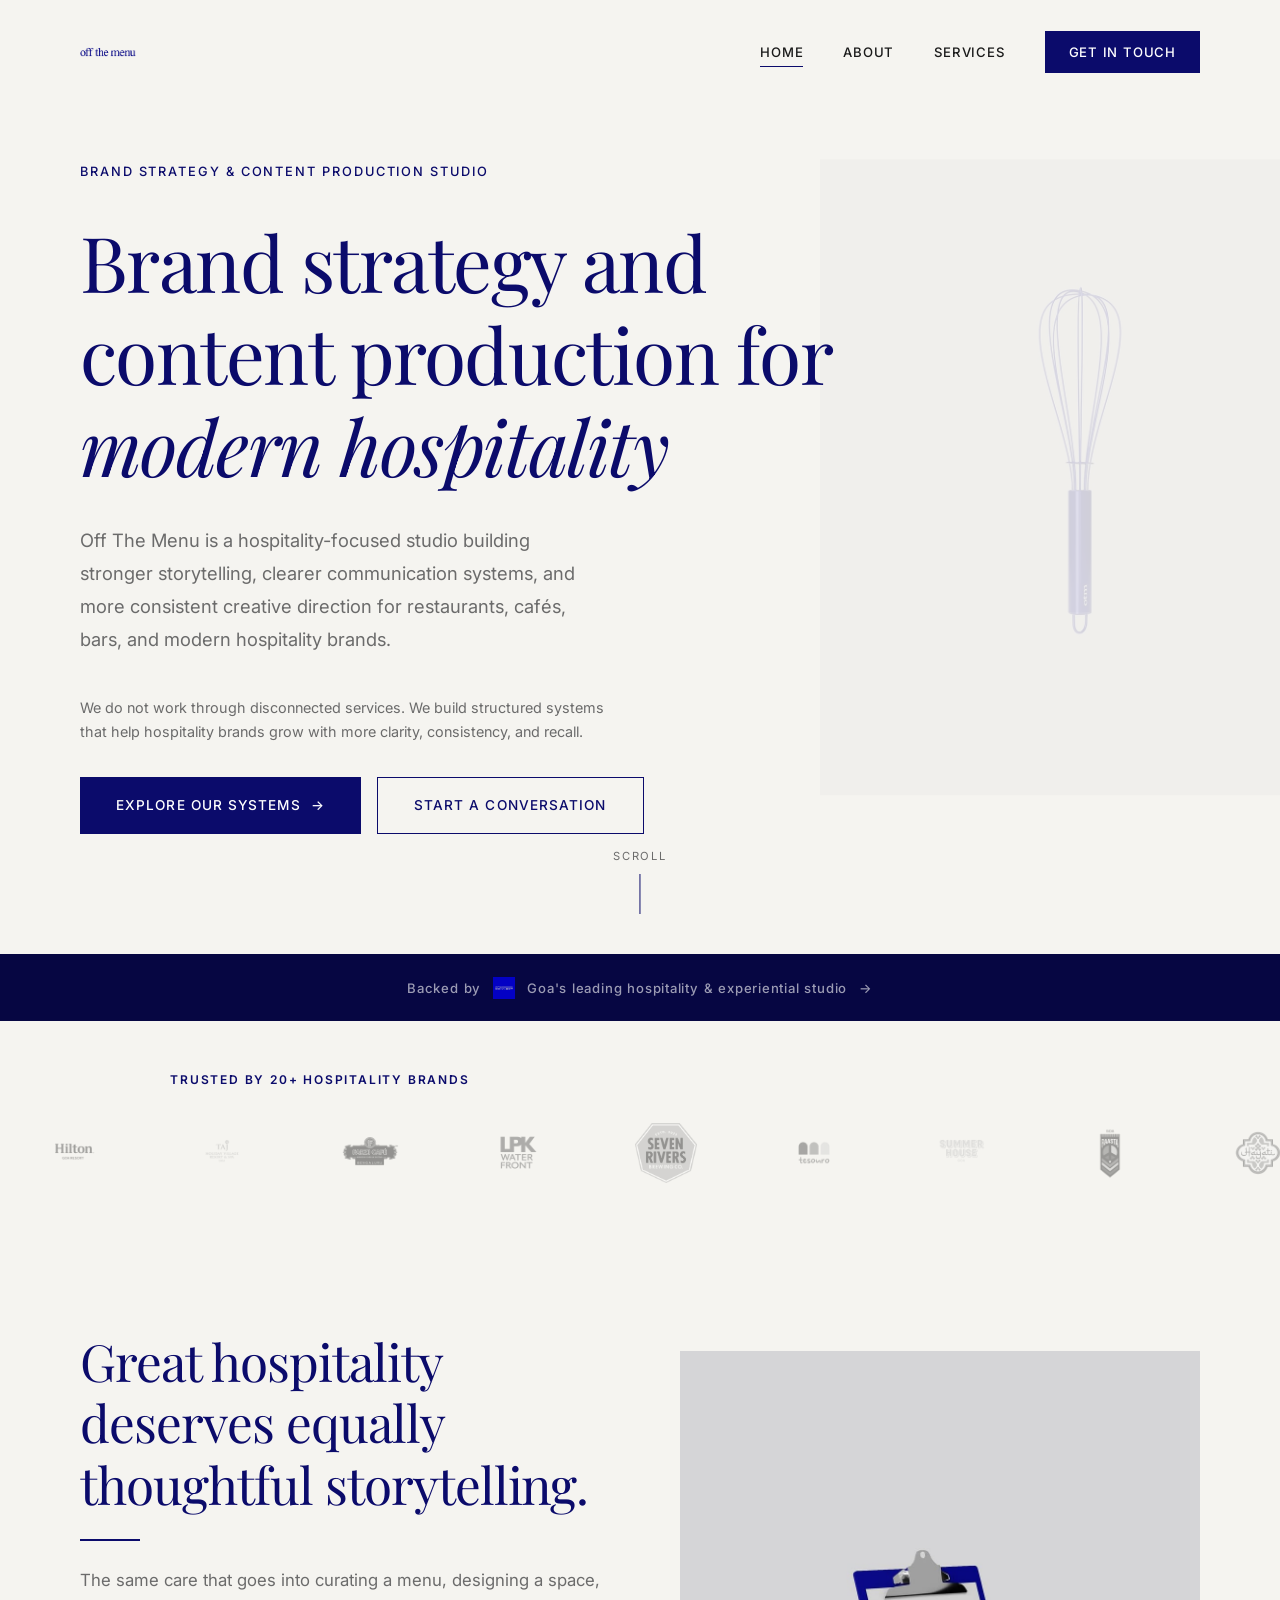
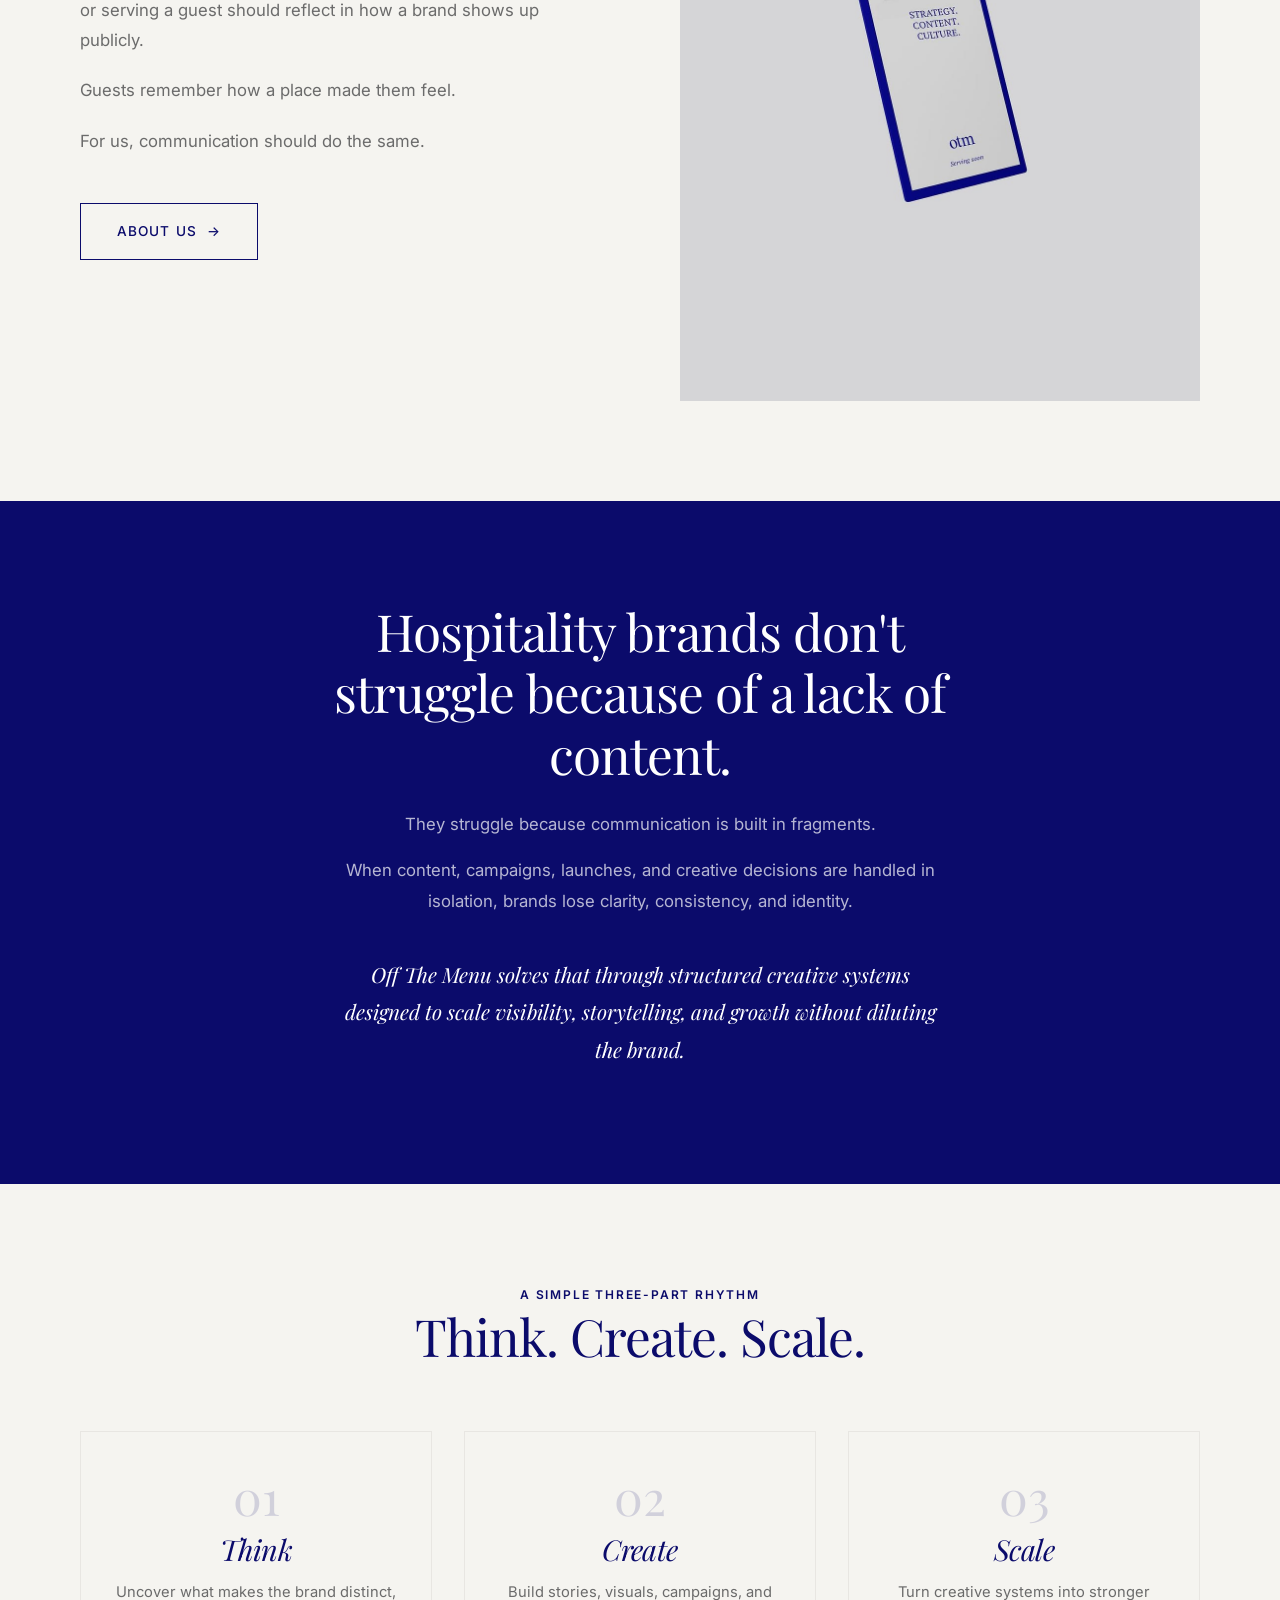
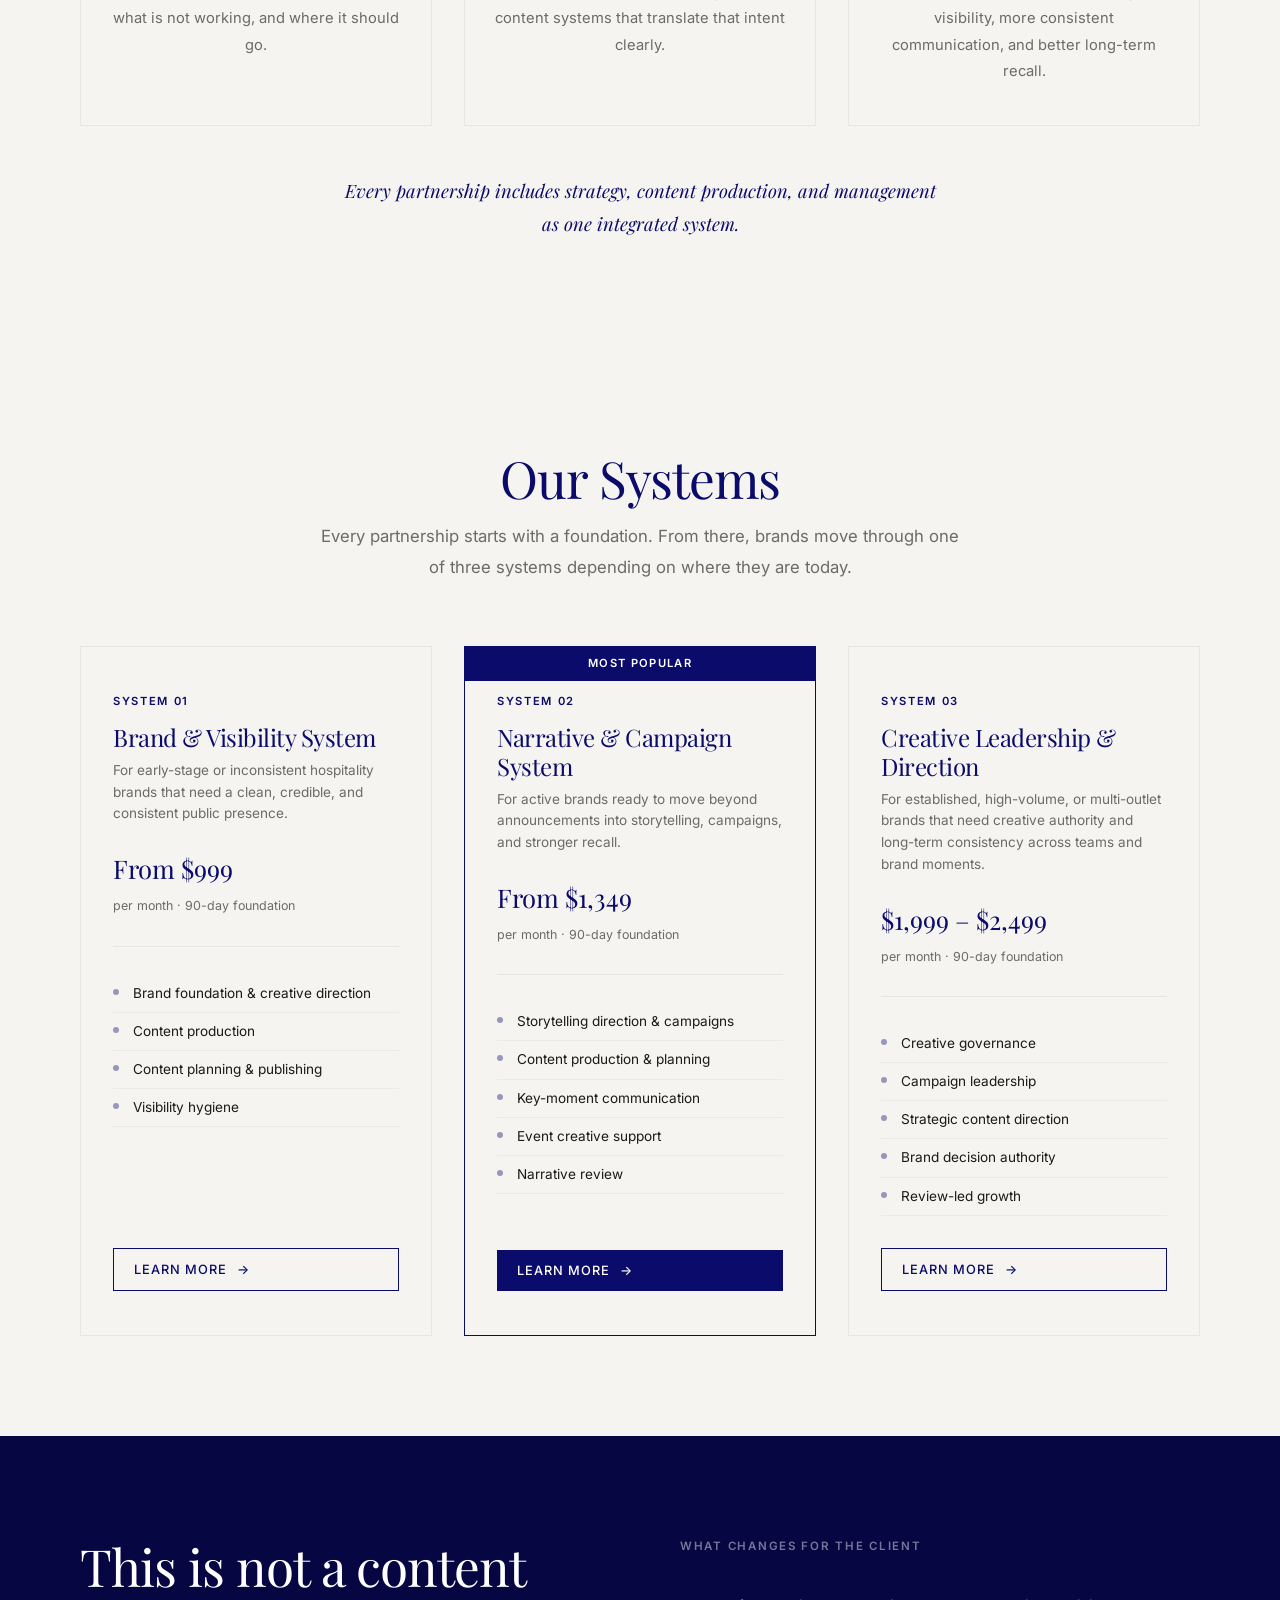
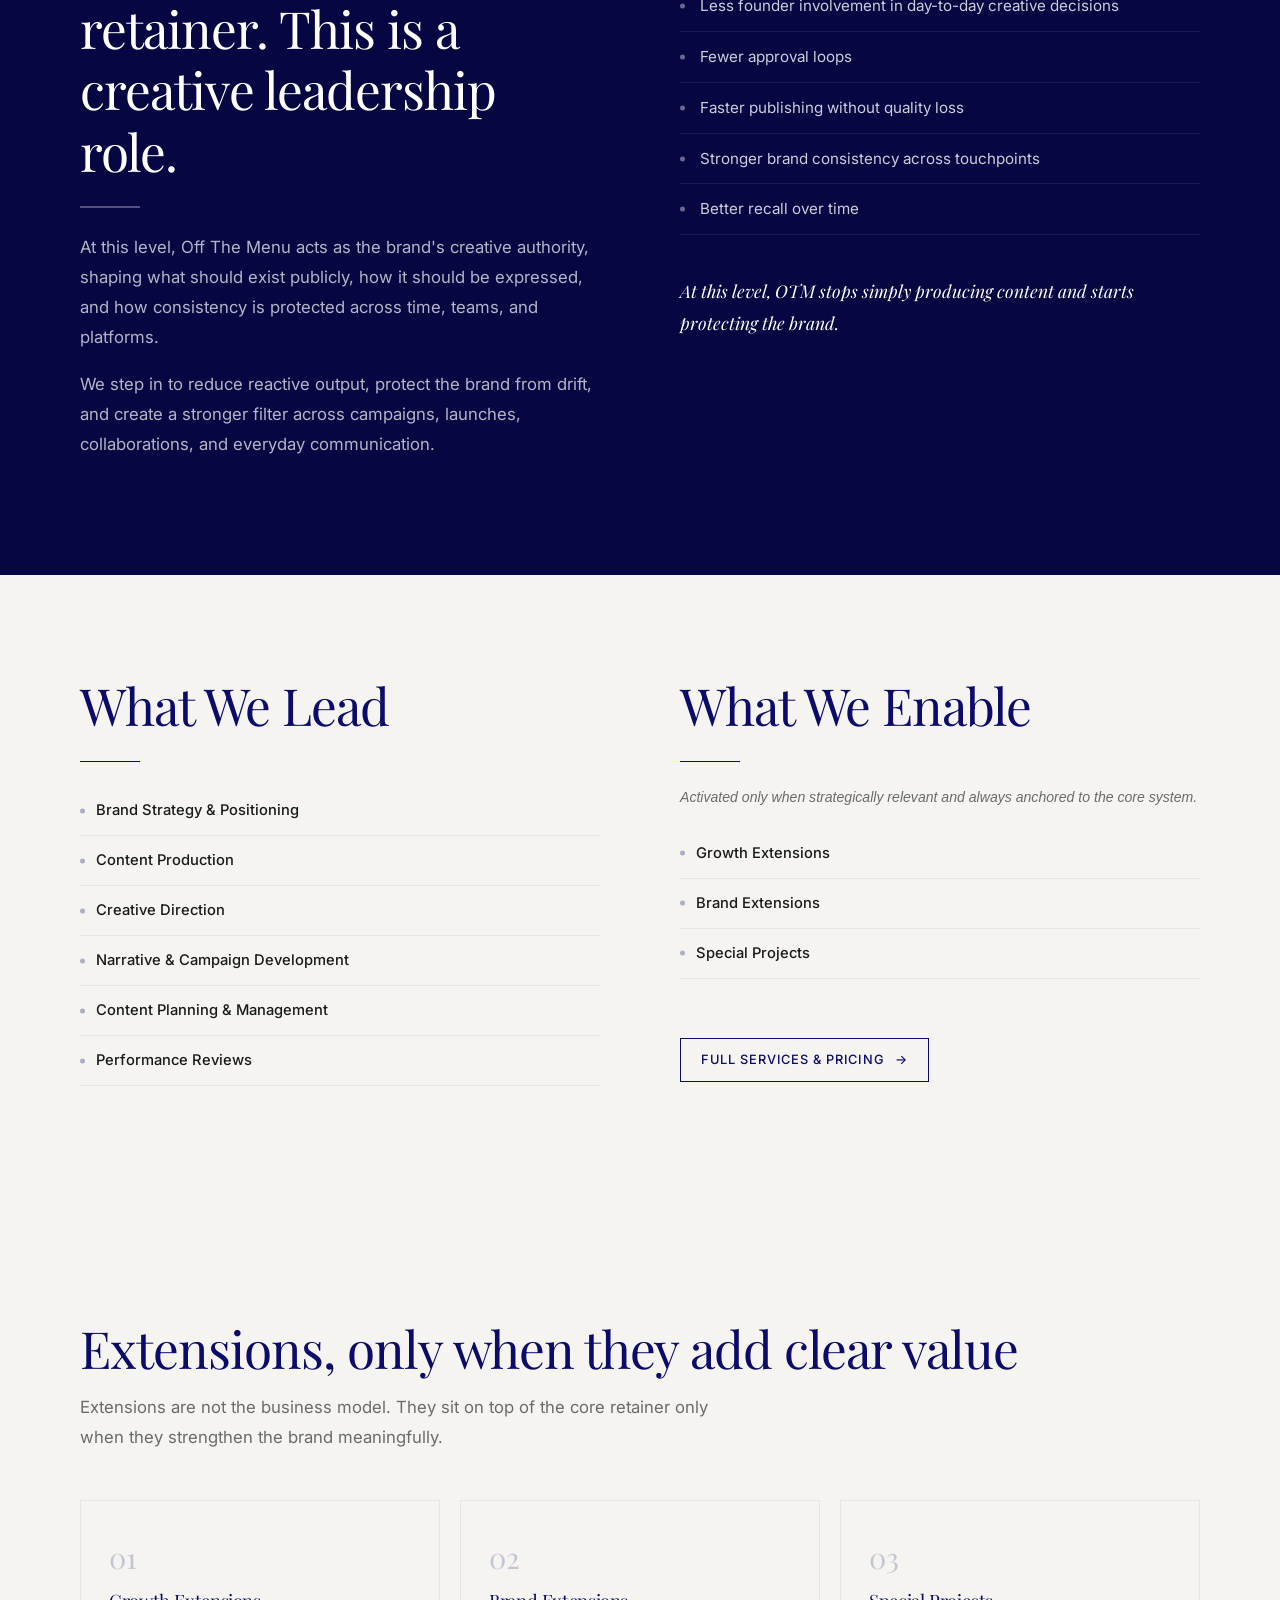
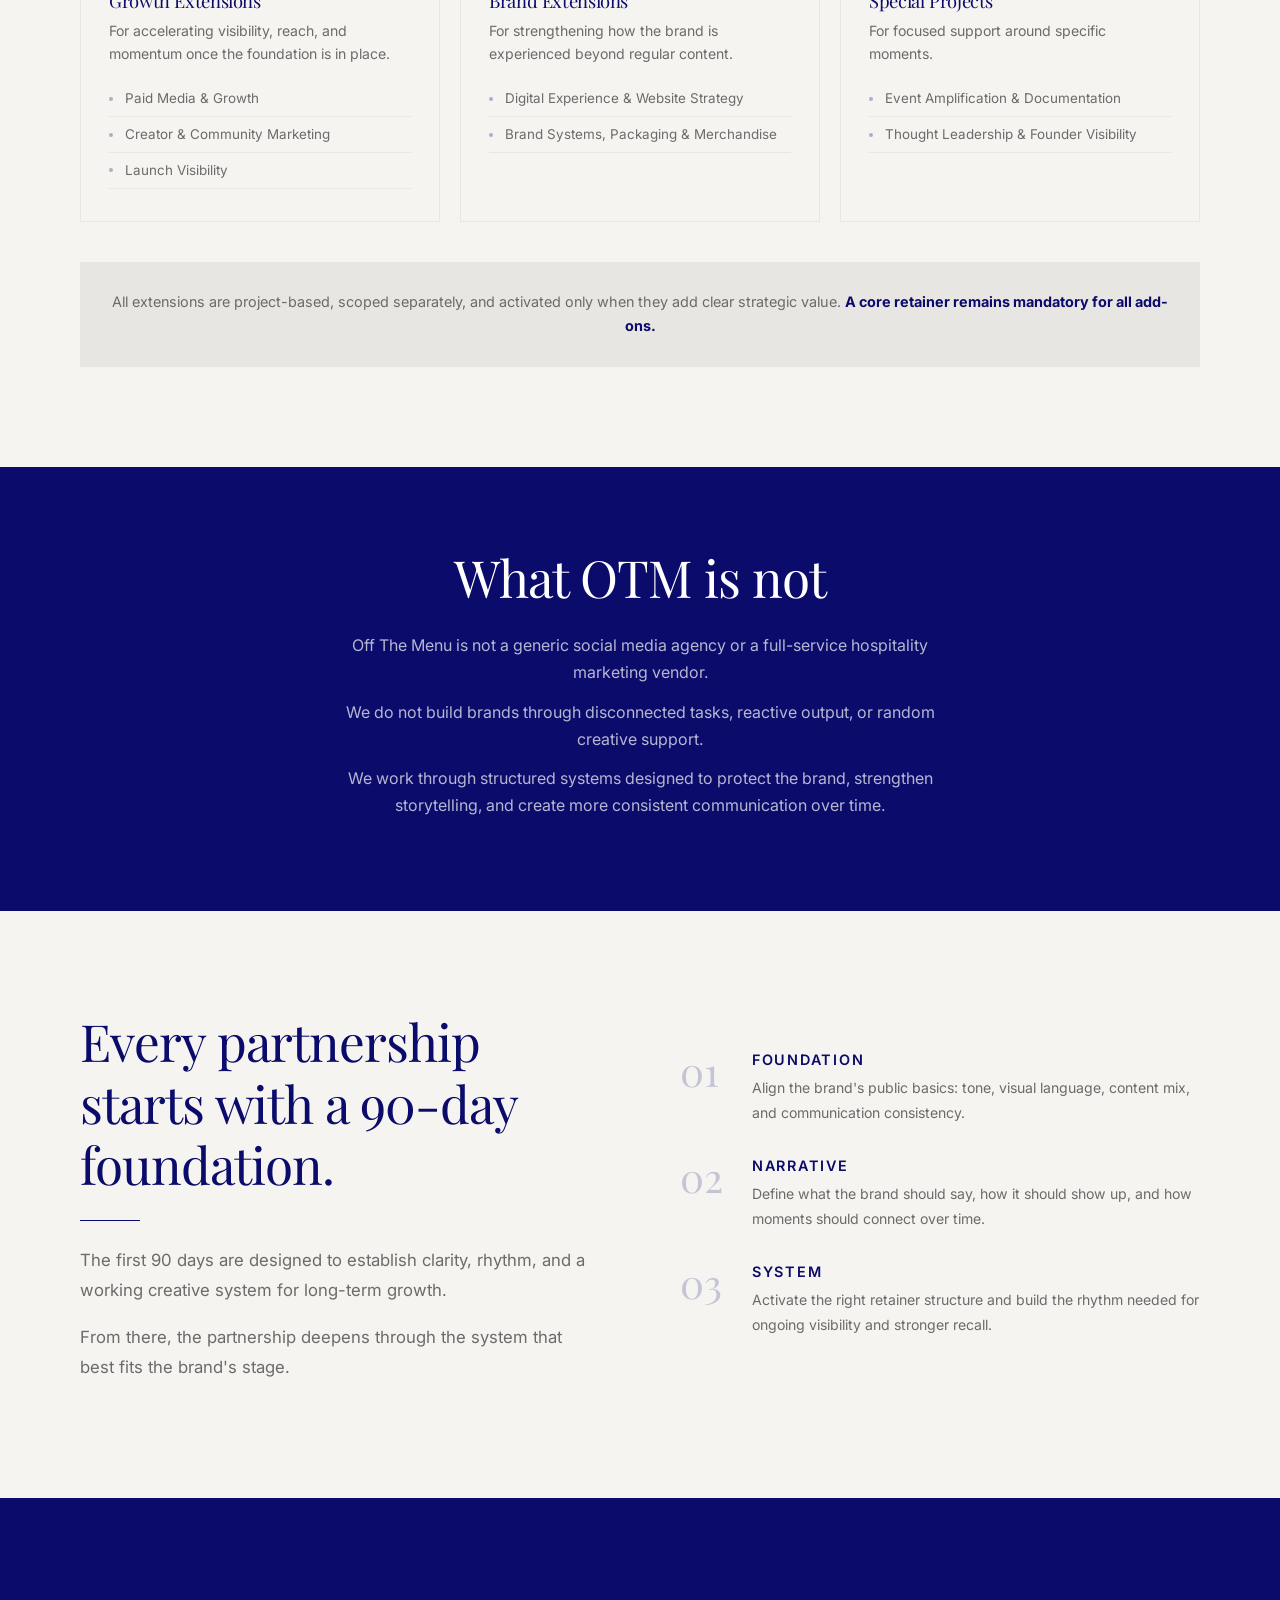
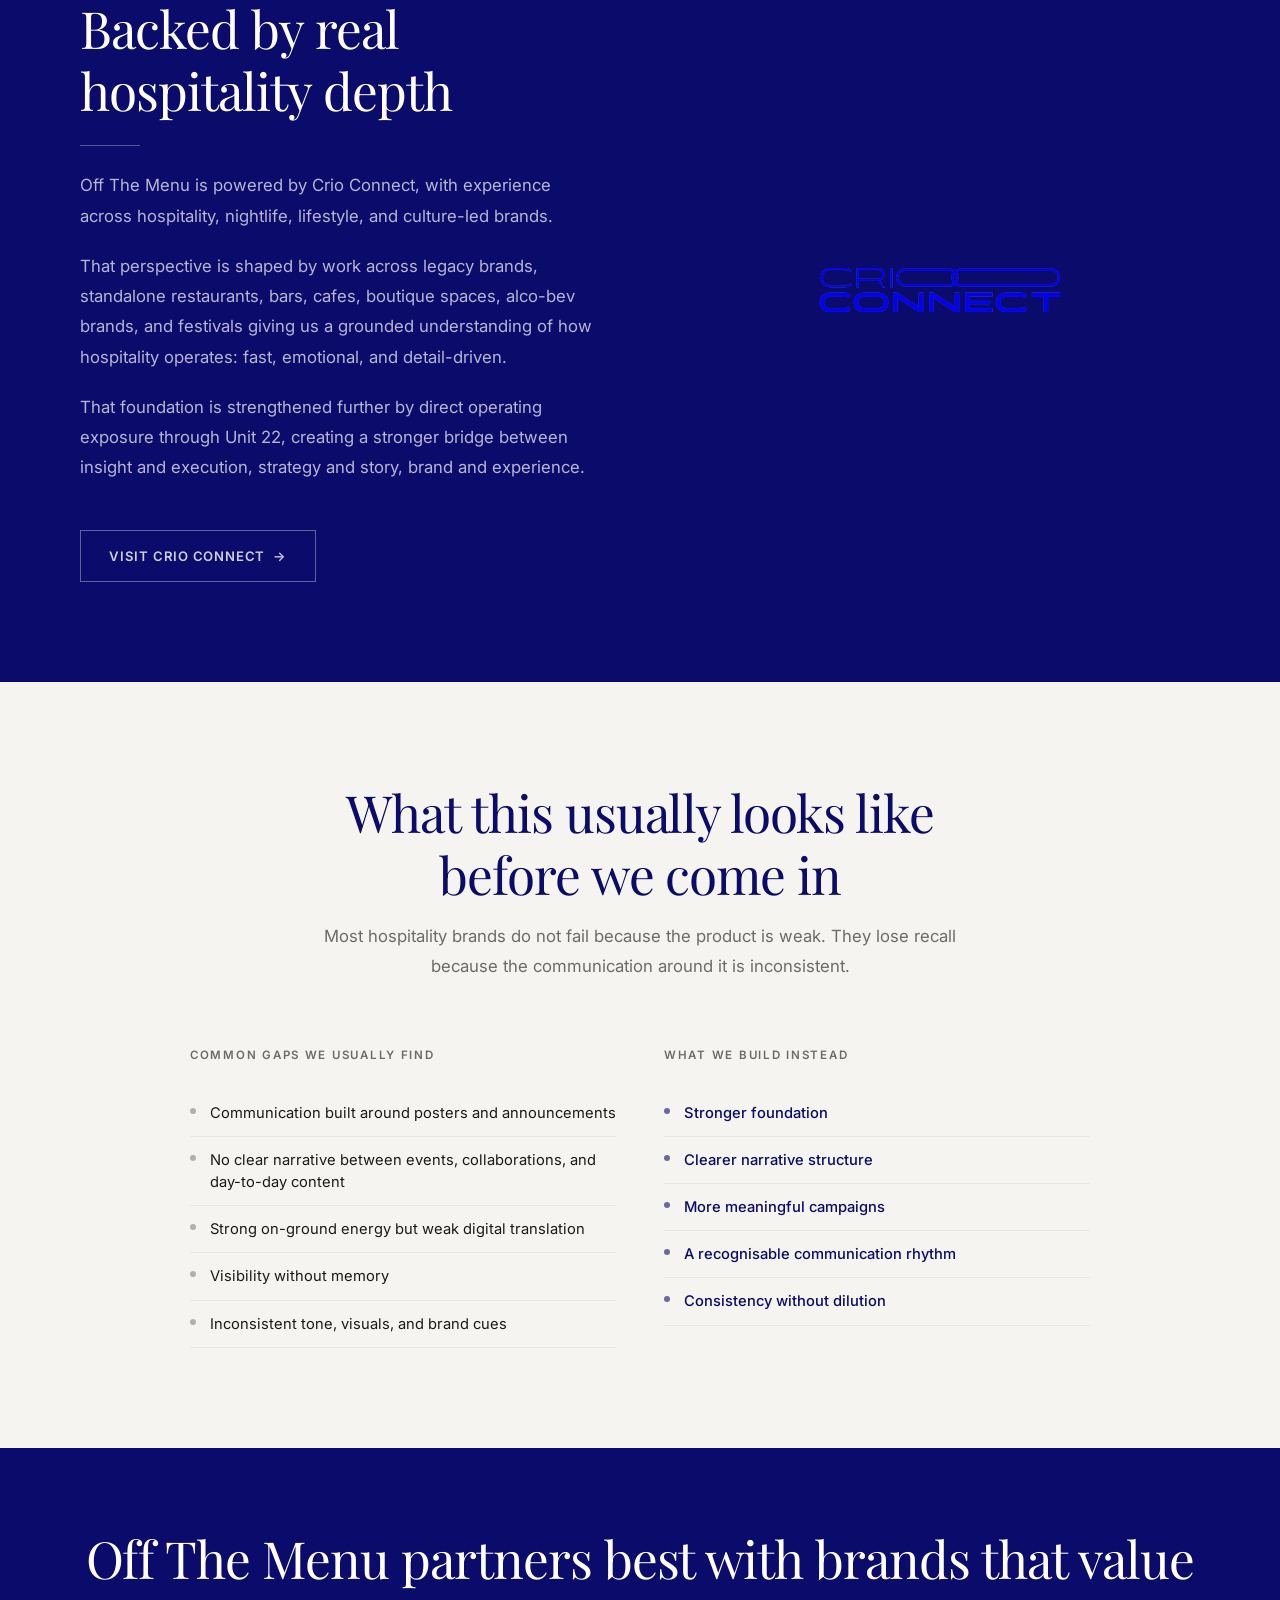
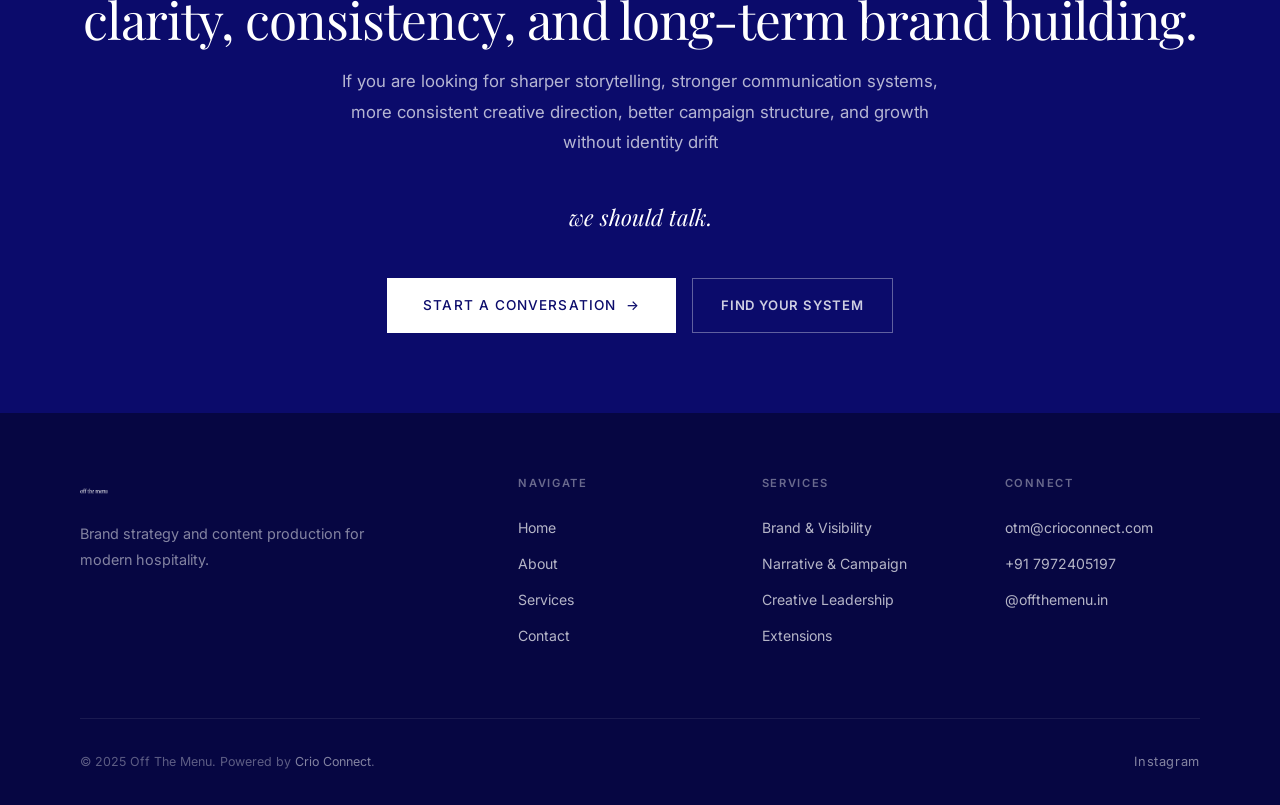
==== commit 66168279: "Add full homepage copy: 13 sections with stronger strategic language - Hero: updated headline/subhea" ====
--- a/index.html
+++ b/index.html
@@ -11,18 +11,18 @@
   </script>
   <meta charset="UTF-8">
   <meta name="viewport" content="width=device-width, initial-scale=1.0">
-  <title>Off The Menu - Brand Strategy & Content Production for India's Modern Hospitality</title>
-  <meta name="description" content="Off The Menu is a brand strategy and content production studio partnering with forward-thinking restaurants, cafés, and modern hospitality brands across India.">
+  <title>Off The Menu - Brand Strategy & Content Production for Modern Hospitality</title>
+  <meta name="description" content="Off The Menu is a hospitality-focused studio building stronger storytelling, clearer communication systems, and more consistent creative direction for restaurants, cafés, bars, and modern hospitality brands.">
   <link rel="canonical" href="https://offthemenu.co.in/">
   <meta property="og:type" content="website">
   <meta property="og:url" content="https://offthemenu.co.in/">
-  <meta property="og:title" content="Off The Menu - Brand Strategy & Content Production for India's Modern Hospitality">
-  <meta property="og:description" content="Off The Menu is a brand strategy and content production studio partnering with forward-thinking restaurants, cafés, and modern hospitality brands across India.">
+  <meta property="og:title" content="Off The Menu - Brand Strategy & Content Production for Modern Hospitality">
+  <meta property="og:description" content="Off The Menu is a hospitality-focused studio building stronger storytelling, clearer communication systems, and more consistent creative direction for restaurants, cafés, bars, and modern hospitality brands.">
   <meta property="og:image" content="https://offthemenu.co.in/assets/logos/otm_wordmark_color.png">
   <meta property="og:site_name" content="Off The Menu">
   <meta name="twitter:card" content="summary_large_image">
   <meta name="twitter:title" content="Off The Menu - Brand Strategy & Content Production">
-  <meta name="twitter:description" content="Brand strategy and content production studio for India's modern hospitality.">
+  <meta name="twitter:description" content="Brand strategy and content production for modern hospitality.">
   <meta name="twitter:image" content="https://offthemenu.co.in/assets/logos/otm_wordmark_color.png">
   <link rel="icon" type="image/png" href="assets/logos/otm_monogram_color.png">
   <link rel="preconnect" href="https://fonts.googleapis.com">
@@ -59,19 +59,20 @@
     <a href="contact.html">Contact</a>
   </div>
 
-  <!-- ========== HERO ========== -->
+  <!-- ========== 1. HERO ========== -->
   <section class="hero">
     <div class="container">
       <div class="hero__content">
         <p class="hero__tagline">Brand Strategy & Content Production Studio</p>
-        <h1 class="hero__title">Your hospitality brand deserves a <em>creative system</em></h1>
-        <p class="hero__subtitle">We build the strategy, content, and creative direction that turns restaurants, cafes, and bars into brands people remember.</p>
+        <h1 class="hero__title">Brand strategy and content production for <em>modern hospitality</em></h1>
+        <p class="hero__subtitle">Off The Menu is a hospitality-focused studio building stronger storytelling, clearer communication systems, and more consistent creative direction for restaurants, cafés, bars, and modern hospitality brands.</p>
+        <p class="hero__support">We do not work through disconnected services. We build structured systems that help hospitality brands grow with more clarity, consistency, and recall.</p>
         <div class="hero__actions">
-          <a href="conversation.html" class="btn btn--primary">
-            Find Your System in 2 Min
+          <a href="services.html" class="btn btn--primary">
+            Explore Our Systems
             <span class="btn__arrow">&rarr;</span>
           </a>
-          <a href="services.html" class="btn btn--outline">See Pricing</a>
+          <a href="contact.html" class="btn btn--outline">Start a Conversation</a>
         </div>
       </div>
       <img src="assets/images/hero_whisk.jpg" alt="" class="hero__image" aria-hidden="true">
@@ -148,14 +149,16 @@
     </div>
   </div>
 
-  <!-- ========== ABOUT TEASER ========== -->
+  <!-- ========== 2. PHILOSOPHY ========== -->
   <section class="about">
     <div class="container">
       <div class="about__grid">
         <div class="about__left reveal">
-          <h2>We design creative systems, not disconnected services.</h2>
+          <h2>Great hospitality deserves equally thoughtful storytelling.</h2>
           <div class="divider"></div>
-          <p>Strategy, content production, and management as one integrated system. That's how hospitality brands grow with clarity.</p>
+          <p>The same care that goes into curating a menu, designing a space, or serving a guest should reflect in how a brand shows up publicly.</p>
+          <p>Guests remember how a place made them feel.</p>
+          <p>For us, communication should do the same.</p>
           <br>
           <a href="about.html" class="btn btn--outline">
             About Us
@@ -169,70 +172,329 @@
     </div>
   </section>
 
-  <!-- ========== OUR SYSTEM (Think, Create, Scale) ========== -->
+  <!-- ========== 3. PROBLEM ========== -->
+  <section class="problem">
+    <div class="container reveal">
+      <h2>Hospitality brands don't struggle because of a lack of content.</h2>
+      <p>They struggle because communication is built in fragments.</p>
+      <p>When content, campaigns, launches, and creative decisions are handled in isolation, brands lose clarity, consistency, and identity.</p>
+      <p class="problem__highlight">Off The Menu solves that through structured creative systems designed to scale visibility, storytelling, and growth without diluting the brand.</p>
+    </div>
+  </section>
+
+  <!-- ========== 4. HOW WE WORK (Think. Create. Scale.) ========== -->
   <section class="system">
     <div class="container">
       <div class="system__header reveal">
+        <p class="label">A simple three-part rhythm</p>
         <h2>Think. Create. Scale.</h2>
       </div>
       <div class="system__grid">
         <div class="system__card reveal">
           <div class="system__number">01</div>
           <h3>Think</h3>
-          <p>Uncover what makes the brand distinct and where it should go.</p>
+          <p>Uncover what makes the brand distinct, what is not working, and where it should go.</p>
         </div>
         <div class="system__card reveal reveal--delay-1">
           <div class="system__number">02</div>
           <h3>Create</h3>
-          <p>Build stories, visuals, and campaigns that translate that intent online.</p>
+          <p>Build stories, visuals, campaigns, and content systems that translate that intent clearly.</p>
         </div>
         <div class="system__card reveal reveal--delay-2">
           <div class="system__number">03</div>
           <h3>Scale</h3>
-          <p>Turn creative systems into consistent growth across channels.</p>
-        </div>
-      </div>
-    </div>
-  </section>
-
-  <!-- ========== WHAT WE LEAD ========== -->
+          <p>Turn creative systems into stronger visibility, more consistent communication, and better long-term recall.</p>
+        </div>
+      </div>
+      <div class="system__footer reveal">
+        <p>Every partnership includes strategy, content production, and management as one integrated system.</p>
+      </div>
+    </div>
+  </section>
+
+  <!-- ========== 5. OUR SYSTEMS ========== -->
+  <section class="retainers">
+    <div class="container">
+      <div class="retainers__header reveal">
+        <h2>Our Systems</h2>
+        <p>Every partnership starts with a foundation. From there, brands move through one of three systems depending on where they are today.</p>
+      </div>
+      <div class="retainers__grid">
+        <div class="retainer-card reveal">
+          <p class="retainer-card__tier">System 01</p>
+          <h3 class="retainer-card__name">Brand &amp; Visibility System</h3>
+          <p class="retainer-card__audience">For early-stage or inconsistent hospitality brands that need a clean, credible, and consistent public presence.</p>
+          <p class="retainer-card__price">From $999</p>
+          <p class="retainer-card__term">per month &middot; 90-day foundation</p>
+          <div class="retainer-card__divider"></div>
+          <ul class="retainer-card__features">
+            <li>Brand foundation &amp; creative direction</li>
+            <li>Content production</li>
+            <li>Content planning &amp; publishing</li>
+            <li>Visibility hygiene</li>
+          </ul>
+          <a href="services.html" class="btn btn--outline btn--sm">Learn More <span class="btn__arrow">&rarr;</span></a>
+        </div>
+        <div class="retainer-card retainer-card--featured reveal reveal--delay-1">
+          <p class="retainer-card__tier">System 02</p>
+          <h3 class="retainer-card__name">Narrative &amp; Campaign System</h3>
+          <p class="retainer-card__audience">For active brands ready to move beyond announcements into storytelling, campaigns, and stronger recall.</p>
+          <p class="retainer-card__price">From $1,349</p>
+          <p class="retainer-card__term">per month &middot; 90-day foundation</p>
+          <div class="retainer-card__divider"></div>
+          <ul class="retainer-card__features">
+            <li>Storytelling direction &amp; campaigns</li>
+            <li>Content production &amp; planning</li>
+            <li>Key-moment communication</li>
+            <li>Event creative support</li>
+            <li>Narrative review</li>
+          </ul>
+          <a href="services.html" class="btn btn--primary btn--sm">Learn More <span class="btn__arrow">&rarr;</span></a>
+        </div>
+        <div class="retainer-card reveal reveal--delay-2">
+          <p class="retainer-card__tier">System 03</p>
+          <h3 class="retainer-card__name">Creative Leadership &amp; Direction</h3>
+          <p class="retainer-card__audience">For established, high-volume, or multi-outlet brands that need creative authority and long-term consistency across teams and brand moments.</p>
+          <p class="retainer-card__price">$1,999 &ndash; $2,499</p>
+          <p class="retainer-card__term">per month &middot; 90-day foundation</p>
+          <div class="retainer-card__divider"></div>
+          <ul class="retainer-card__features">
+            <li>Creative governance</li>
+            <li>Campaign leadership</li>
+            <li>Strategic content direction</li>
+            <li>Brand decision authority</li>
+            <li>Review-led growth</li>
+          </ul>
+          <a href="services.html" class="btn btn--outline btn--sm">Learn More <span class="btn__arrow">&rarr;</span></a>
+        </div>
+      </div>
+    </div>
+  </section>
+
+  <!-- ========== 6. PREMIUM CALLOUT ========== -->
+  <section class="premium-callout">
+    <div class="container">
+      <div class="premium-callout__inner reveal">
+        <div class="premium-callout__left">
+          <h2>This is not a content retainer. This is a creative leadership role.</h2>
+          <div class="divider divider--light"></div>
+          <p>At this level, Off The Menu acts as the brand's creative authority, shaping what should exist publicly, how it should be expressed, and how consistency is protected across time, teams, and platforms.</p>
+          <p>We step in to reduce reactive output, protect the brand from drift, and create a stronger filter across campaigns, launches, collaborations, and everyday communication.</p>
+        </div>
+        <div class="premium-callout__right reveal reveal--delay-1">
+          <p class="premium-callout__subtitle">What changes for the client</p>
+          <ul class="premium-callout__list">
+            <li>Less founder involvement in day-to-day creative decisions</li>
+            <li>Fewer approval loops</li>
+            <li>Faster publishing without quality loss</li>
+            <li>Stronger brand consistency across touchpoints</li>
+            <li>Better recall over time</li>
+          </ul>
+          <p class="premium-callout__close">At this level, OTM stops simply producing content and starts protecting the brand.</p>
+        </div>
+      </div>
+    </div>
+  </section>
+
+  <!-- ========== 7. WHAT WE LEAD / WHAT WE ENABLE ========== -->
   <section class="services">
     <div class="container">
-      <div class="services__header reveal">
-        <h2>What we lead</h2>
-      </div>
-      <div class="services__list">
-        <div class="services__item reveal">Creative Direction</div>
-        <div class="services__item reveal">Brand Strategy & Positioning</div>
-        <div class="services__item reveal">Content Production</div>
-        <div class="services__item reveal">Narrative & Campaign Development</div>
-        <div class="services__item reveal">Content Planning & Management</div>
-        <div class="services__item reveal">Performance Tracking & Reviews</div>
-        <div class="services__item reveal">Paid Media & Digital Growth</div>
-        <div class="services__item reveal">Market Entry & Launch Strategy</div>
-        <div class="services__item reveal">Creator & Community Marketing</div>
-        <div class="services__item reveal">Event Amplification & Coverage</div>
-        <div class="services__item reveal">Brand Systems & Packaging</div>
-        <div class="services__item reveal">Founder Visibility Strategy</div>
-      </div>
-      <div style="text-align: center;">
-        <a href="services.html" class="btn btn--primary reveal">
-          View Systems & Pricing
+      <div class="services__two-col reveal">
+        <div class="services__col">
+          <h2>What We Lead</h2>
+          <div class="divider"></div>
+          <ul class="services__col-list">
+            <li>Brand Strategy &amp; Positioning</li>
+            <li>Content Production</li>
+            <li>Creative Direction</li>
+            <li>Narrative &amp; Campaign Development</li>
+            <li>Content Planning &amp; Management</li>
+            <li>Performance Reviews</li>
+          </ul>
+        </div>
+        <div class="services__col">
+          <h2>What We Enable</h2>
+          <div class="divider"></div>
+          <p class="services__col-note">Activated only when strategically relevant and always anchored to the core system.</p>
+          <ul class="services__col-list">
+            <li>Growth Extensions</li>
+            <li>Brand Extensions</li>
+            <li>Special Projects</li>
+          </ul>
+          <br>
+          <a href="services.html" class="btn btn--outline btn--sm">
+            Full Services &amp; Pricing
+            <span class="btn__arrow">&rarr;</span>
+          </a>
+        </div>
+      </div>
+    </div>
+  </section>
+
+  <!-- ========== 8. EXTENSIONS ========== -->
+  <section class="extensions">
+    <div class="container">
+      <div class="extensions__header reveal">
+        <h2>Extensions, only when they add clear value</h2>
+        <p>Extensions are not the business model. They sit on top of the core retainer only when they strengthen the brand meaningfully.</p>
+      </div>
+      <div class="extensions__grid extensions__grid--3">
+        <div class="extension-card reveal">
+          <div class="extension-card__number">01</div>
+          <h3>Growth Extensions</h3>
+          <p>For accelerating visibility, reach, and momentum once the foundation is in place.</p>
+          <ul class="extension-card__items">
+            <li>Paid Media &amp; Growth</li>
+            <li>Creator &amp; Community Marketing</li>
+            <li>Launch Visibility</li>
+          </ul>
+        </div>
+        <div class="extension-card reveal reveal--delay-1">
+          <div class="extension-card__number">02</div>
+          <h3>Brand Extensions</h3>
+          <p>For strengthening how the brand is experienced beyond regular content.</p>
+          <ul class="extension-card__items">
+            <li>Digital Experience &amp; Website Strategy</li>
+            <li>Brand Systems, Packaging &amp; Merchandise</li>
+          </ul>
+        </div>
+        <div class="extension-card reveal reveal--delay-2">
+          <div class="extension-card__number">03</div>
+          <h3>Special Projects</h3>
+          <p>For focused support around specific moments.</p>
+          <ul class="extension-card__items">
+            <li>Event Amplification &amp; Documentation</li>
+            <li>Thought Leadership &amp; Founder Visibility</li>
+          </ul>
+        </div>
+      </div>
+      <div class="extensions__note reveal">
+        All extensions are project-based, scoped separately, and activated only when they add clear strategic value. <strong>A core retainer remains mandatory for all add-ons.</strong>
+      </div>
+    </div>
+  </section>
+
+  <!-- ========== 9. WHAT OTM IS NOT ========== -->
+  <section class="difference">
+    <div class="container reveal">
+      <h2>What OTM is not</h2>
+      <div class="difference__body">
+        <p>Off The Menu is not a generic social media agency or a full-service hospitality marketing vendor.</p>
+        <p>We do not build brands through disconnected tasks, reactive output, or random creative support.</p>
+        <p>We work through structured systems designed to protect the brand, strengthen storytelling, and create more consistent communication over time.</p>
+      </div>
+    </div>
+  </section>
+
+  <!-- ========== 10. 90-DAY FOUNDATION ========== -->
+  <section class="how-we-work">
+    <div class="container">
+      <div class="how-we-work__grid">
+        <div class="reveal">
+          <h2>Every partnership starts with a 90-day foundation.</h2>
+          <div class="divider"></div>
+          <p>The first 90 days are designed to establish clarity, rhythm, and a working creative system for long-term growth.</p>
+          <p>From there, the partnership deepens through the system that best fits the brand's stage.</p>
+        </div>
+        <div class="reveal reveal--delay-1">
+          <div class="how-we-work__steps">
+            <div class="step">
+              <div class="step__number">01</div>
+              <div>
+                <h4>Foundation</h4>
+                <p>Align the brand's public basics: tone, visual language, content mix, and communication consistency.</p>
+              </div>
+            </div>
+            <div class="step">
+              <div class="step__number">02</div>
+              <div>
+                <h4>Narrative</h4>
+                <p>Define what the brand should say, how it should show up, and how moments should connect over time.</p>
+              </div>
+            </div>
+            <div class="step">
+              <div class="step__number">03</div>
+              <div>
+                <h4>System</h4>
+                <p>Activate the right retainer structure and build the rhythm needed for ongoing visibility and stronger recall.</p>
+              </div>
+            </div>
+          </div>
+        </div>
+      </div>
+    </div>
+  </section>
+
+  <!-- ========== 11. BACKED BY REAL HOSPITALITY DEPTH ========== -->
+  <section class="backed-by">
+    <div class="container">
+      <div class="backed-by__inner">
+        <div class="reveal">
+          <h2>Backed by real hospitality depth</h2>
+          <div class="divider divider--light"></div>
+          <p>Off The Menu is powered by Crio Connect, with experience across hospitality, nightlife, lifestyle, and culture-led brands.</p>
+          <p>That perspective is shaped by work across legacy brands, standalone restaurants, bars, cafes, boutique spaces, alco-bev brands, and festivals giving us a grounded understanding of how hospitality operates: fast, emotional, and detail-driven.</p>
+          <p>That foundation is strengthened further by direct operating exposure through Unit 22, creating a stronger bridge between insight and execution, strategy and story, brand and experience.</p>
+          <br>
+          <a href="https://crioconnect.com" target="_blank" rel="noopener" class="btn btn--outline-light">
+            Visit Crio Connect
+            <span class="btn__arrow">&rarr;</span>
+          </a>
+        </div>
+        <div class="backed-by__right reveal reveal--delay-2">
+          <img src="assets/logos/crio_connect_blue.png" alt="Crio Connect" class="backed-by__crio-logo">
+        </div>
+      </div>
+    </div>
+  </section>
+
+  <!-- ========== 12. DIAGNOSTIC SECTION ========== -->
+  <section class="diagnostic">
+    <div class="container">
+      <div class="diagnostic__header reveal">
+        <h2>What this usually looks like before we come in</h2>
+        <p>Most hospitality brands do not fail because the product is weak. They lose recall because the communication around it is inconsistent.</p>
+      </div>
+      <div class="diagnostic__grid reveal">
+        <div class="diagnostic__col">
+          <p class="diagnostic__col-label">Common gaps we usually find</p>
+          <ul class="diagnostic__list diagnostic__list--gaps">
+            <li>Communication built around posters and announcements</li>
+            <li>No clear narrative between events, collaborations, and day-to-day content</li>
+            <li>Strong on-ground energy but weak digital translation</li>
+            <li>Visibility without memory</li>
+            <li>Inconsistent tone, visuals, and brand cues</li>
+          </ul>
+        </div>
+        <div class="diagnostic__col">
+          <p class="diagnostic__col-label">What we build instead</p>
+          <ul class="diagnostic__list diagnostic__list--solutions">
+            <li>Stronger foundation</li>
+            <li>Clearer narrative structure</li>
+            <li>More meaningful campaigns</li>
+            <li>A recognisable communication rhythm</li>
+            <li>Consistency without dilution</li>
+          </ul>
+        </div>
+      </div>
+    </div>
+  </section>
+
+  <!-- ========== 13. FINAL CTA ========== -->
+  <section class="cta">
+    <div class="container reveal">
+      <h2>Off The Menu partners best with brands that value clarity, consistency, and long-term brand building.</h2>
+      <div class="cta__list">
+        <p>If you are looking for sharper storytelling, stronger communication systems, more consistent creative direction, better campaign structure, and growth without identity drift</p>
+        <p class="cta__close">we should talk.</p>
+      </div>
+      <div class="cta__actions">
+        <a href="contact.html" class="btn btn--white">
+          Start a Conversation
           <span class="btn__arrow">&rarr;</span>
         </a>
-      </div>
-    </div>
-  </section>
-
-  <!-- ========== CTA ========== -->
-  <section class="cta">
-    <div class="container reveal">
-      <h2>Ready to build with clarity?</h2>
-      <p>We work with a limited number of partners at a time. Let's explore if we're the right fit.</p>
-      <a href="contact.html" class="btn btn--white">
-        Start a Conversation
-        <span class="btn__arrow">&rarr;</span>
-      </a>
+        <a href="conversation.html" class="btn btn--outline-light">Find Your System</a>
+      </div>
     </div>
   </section>
 
@@ -242,7 +504,7 @@
       <div class="footer__inner">
         <div class="footer__brand">
           <img src="assets/logos/otm_wordmark_white.png" alt="Off The Menu" class="footer__logo">
-          <p>Brand strategy and content production studio for India's modern hospitality.</p>
+          <p>Brand strategy and content production for modern hospitality.</p>
         </div>
         <div>
           <h4>Navigate</h4>
@@ -256,8 +518,8 @@
         <div>
           <h4>Services</h4>
           <div class="footer__links">
-            <a href="services.html">Brand & Visibility</a>
-            <a href="services.html">Narrative & Campaign</a>
+            <a href="services.html">Brand &amp; Visibility</a>
+            <a href="services.html">Narrative &amp; Campaign</a>
             <a href="services.html">Creative Leadership</a>
             <a href="services.html">Extensions</a>
           </div>
@@ -285,7 +547,7 @@
     "@context": "https://schema.org",
     "@type": "ProfessionalService",
     "name": "Off The Menu",
-    "description": "Brand strategy and content production studio for India's modern hospitality.",
+    "description": "Brand strategy and content production studio for modern hospitality.",
     "url": "https://offthemenu.co.in",
     "logo": "https://offthemenu.co.in/assets/logos/otm_wordmark_color.png",
     "image": "https://offthemenu.co.in/assets/logos/otm_wordmark_color.png",
--- a/css/styles.css
+++ b/css/styles.css
@@ -1301,6 +1301,326 @@
 }
 
 /* ============================================
+   HERO SUPPORT LINE
+   ============================================ */
+.hero__support {
+  font-size: 0.9rem;
+  color: var(--text-light);
+  max-width: 540px;
+  margin-top: -8px;
+  margin-bottom: 32px;
+  line-height: 1.7;
+}
+
+/* ============================================
+   BUTTON VARIANTS
+   ============================================ */
+.btn--sm {
+  padding: 10px 20px;
+  font-size: 0.8rem;
+}
+
+.btn--outline-light {
+  background: transparent;
+  border: 1.5px solid rgba(255,255,255,0.35);
+  color: rgba(255,255,255,0.8);
+  padding: 14px 28px;
+  font-size: 0.82rem;
+  font-weight: 600;
+  letter-spacing: 0.06em;
+  display: inline-flex;
+  align-items: center;
+  gap: 8px;
+  transition: var(--transition);
+  text-decoration: none;
+  cursor: pointer;
+}
+
+.btn--outline-light:hover {
+  border-color: var(--white);
+  color: var(--white);
+}
+
+/* ============================================
+   PREMIUM CALLOUT
+   ============================================ */
+.premium-callout {
+  background: var(--navy-dark);
+  color: var(--white);
+  padding: var(--section-padding);
+}
+
+.premium-callout__inner {
+  display: grid;
+  grid-template-columns: 1fr 1fr;
+  gap: 80px;
+  align-items: start;
+}
+
+.premium-callout h2 {
+  color: var(--white);
+  margin-bottom: 24px;
+}
+
+.premium-callout p {
+  color: rgba(255,255,255,0.7);
+  margin-bottom: 16px;
+}
+
+.premium-callout__subtitle {
+  font-size: 0.72rem;
+  font-weight: 600;
+  letter-spacing: 0.15em;
+  text-transform: uppercase;
+  color: rgba(255,255,255,0.45) !important;
+  margin-bottom: 24px !important;
+}
+
+.premium-callout__list {
+  list-style: none;
+  margin-bottom: 40px;
+}
+
+.premium-callout__list li {
+  color: rgba(255,255,255,0.8);
+  padding: 12px 0;
+  border-bottom: 1px solid rgba(255,255,255,0.08);
+  font-size: 0.95rem;
+  padding-left: 20px;
+  position: relative;
+}
+
+.premium-callout__list li::before {
+  content: '';
+  position: absolute;
+  left: 0;
+  top: 50%;
+  transform: translateY(-50%);
+  width: 5px;
+  height: 5px;
+  border-radius: 50%;
+  background: rgba(255,255,255,0.4);
+}
+
+.premium-callout__close {
+  font-family: var(--font-serif);
+  font-style: italic;
+  font-size: 1.1rem;
+  color: var(--white) !important;
+}
+
+/* ============================================
+   SERVICES TWO-COL (What We Lead / Enable)
+   ============================================ */
+.services__two-col {
+  display: grid;
+  grid-template-columns: 1fr 1fr;
+  gap: 80px;
+}
+
+.services__col h2 {
+  color: var(--navy);
+  margin-bottom: 24px;
+}
+
+.services__col-note {
+  font-size: 0.88rem;
+  color: var(--text-light);
+  margin-bottom: 20px;
+  line-height: 1.6;
+  font-style: italic;
+}
+
+.services__col-list {
+  list-style: none;
+  margin-bottom: 32px;
+}
+
+.services__col-list li {
+  padding: 12px 0;
+  border-bottom: 1px solid var(--warm-gray);
+  font-size: 0.92rem;
+  font-weight: 500;
+  color: var(--text);
+  padding-left: 16px;
+  position: relative;
+  transition: color 0.3s ease;
+}
+
+.services__col-list li::before {
+  content: '';
+  position: absolute;
+  left: 0;
+  top: 50%;
+  transform: translateY(-50%);
+  width: 5px;
+  height: 5px;
+  border-radius: 50%;
+  background: var(--navy);
+  opacity: 0.3;
+}
+
+.services__col-list li:hover {
+  color: var(--navy);
+}
+
+/* ============================================
+   EXTENSIONS 3-COLUMN
+   ============================================ */
+.extensions__grid--3 {
+  grid-template-columns: repeat(3, 1fr) !important;
+}
+
+.extension-card__items {
+  list-style: none;
+  margin-top: 16px;
+}
+
+.extension-card__items li {
+  font-size: 0.84rem;
+  color: var(--text-light);
+  padding: 6px 0 6px 16px;
+  border-bottom: 1px solid var(--warm-gray);
+  position: relative;
+}
+
+.extension-card__items li::before {
+  content: '';
+  position: absolute;
+  left: 0;
+  top: 50%;
+  transform: translateY(-50%);
+  width: 4px;
+  height: 4px;
+  border-radius: 50%;
+  background: var(--navy);
+  opacity: 0.3;
+}
+
+/* ============================================
+   DIFFERENCE BODY (What OTM Is Not)
+   ============================================ */
+.difference__body {
+  max-width: 640px;
+  margin: 24px auto 0;
+}
+
+.difference__body p {
+  font-family: var(--font-sans);
+  font-size: 1rem;
+  color: rgba(255,255,255,0.7);
+  font-style: normal;
+  max-width: none;
+  margin-bottom: 12px;
+  line-height: 1.7;
+}
+
+/* ============================================
+   DIAGNOSTIC SECTION
+   ============================================ */
+.diagnostic {
+  background: var(--cream);
+  padding: var(--section-padding);
+}
+
+.diagnostic__header {
+  text-align: center;
+  max-width: 640px;
+  margin: 0 auto 64px;
+}
+
+.diagnostic__header h2 {
+  color: var(--navy);
+  margin-bottom: 16px;
+}
+
+.diagnostic__header p {
+  color: var(--text-light);
+}
+
+.diagnostic__grid {
+  display: grid;
+  grid-template-columns: 1fr 1fr;
+  gap: 48px;
+  max-width: 900px;
+  margin: 0 auto;
+}
+
+.diagnostic__col-label {
+  font-size: 0.72rem;
+  font-weight: 600;
+  letter-spacing: 0.15em;
+  text-transform: uppercase;
+  color: var(--text-light);
+  margin-bottom: 24px;
+}
+
+.diagnostic__list {
+  list-style: none;
+}
+
+.diagnostic__list li {
+  padding: 12px 0;
+  border-bottom: 1px solid var(--warm-gray);
+  font-size: 0.92rem;
+  line-height: 1.5;
+  padding-left: 20px;
+  position: relative;
+}
+
+.diagnostic__list--gaps li::before {
+  content: '';
+  position: absolute;
+  left: 0;
+  top: 18px;
+  width: 6px;
+  height: 6px;
+  border-radius: 50%;
+  background: var(--text-light);
+  opacity: 0.5;
+}
+
+.diagnostic__list--solutions li {
+  color: var(--navy);
+  font-weight: 500;
+}
+
+.diagnostic__list--solutions li::before {
+  content: '';
+  position: absolute;
+  left: 0;
+  top: 18px;
+  width: 6px;
+  height: 6px;
+  border-radius: 50%;
+  background: var(--navy);
+  opacity: 0.6;
+}
+
+/* ============================================
+   CTA UPDATES
+   ============================================ */
+.cta__list {
+  margin: 0 auto 32px;
+  max-width: 600px;
+}
+
+.cta__close {
+  font-family: var(--font-serif);
+  font-size: 1.4rem !important;
+  font-style: italic;
+  color: var(--white) !important;
+  margin-top: 12px !important;
+}
+
+.cta__actions {
+  display: flex;
+  justify-content: center;
+  gap: 16px;
+  flex-wrap: wrap;
+}
+
+/* ============================================
    ANIMATIONS
    ============================================ */
 .reveal {
@@ -1358,6 +1678,25 @@
     grid-template-columns: 1fr;
   }
 
+  .extensions__grid--3 {
+    grid-template-columns: 1fr !important;
+  }
+
+  .premium-callout__inner {
+    grid-template-columns: 1fr;
+    gap: 48px;
+  }
+
+  .services__two-col {
+    grid-template-columns: 1fr;
+    gap: 48px;
+  }
+
+  .diagnostic__grid {
+    grid-template-columns: 1fr;
+    gap: 40px;
+  }
+
   .partners__grid {
     grid-template-columns: repeat(4, 1fr);
   }
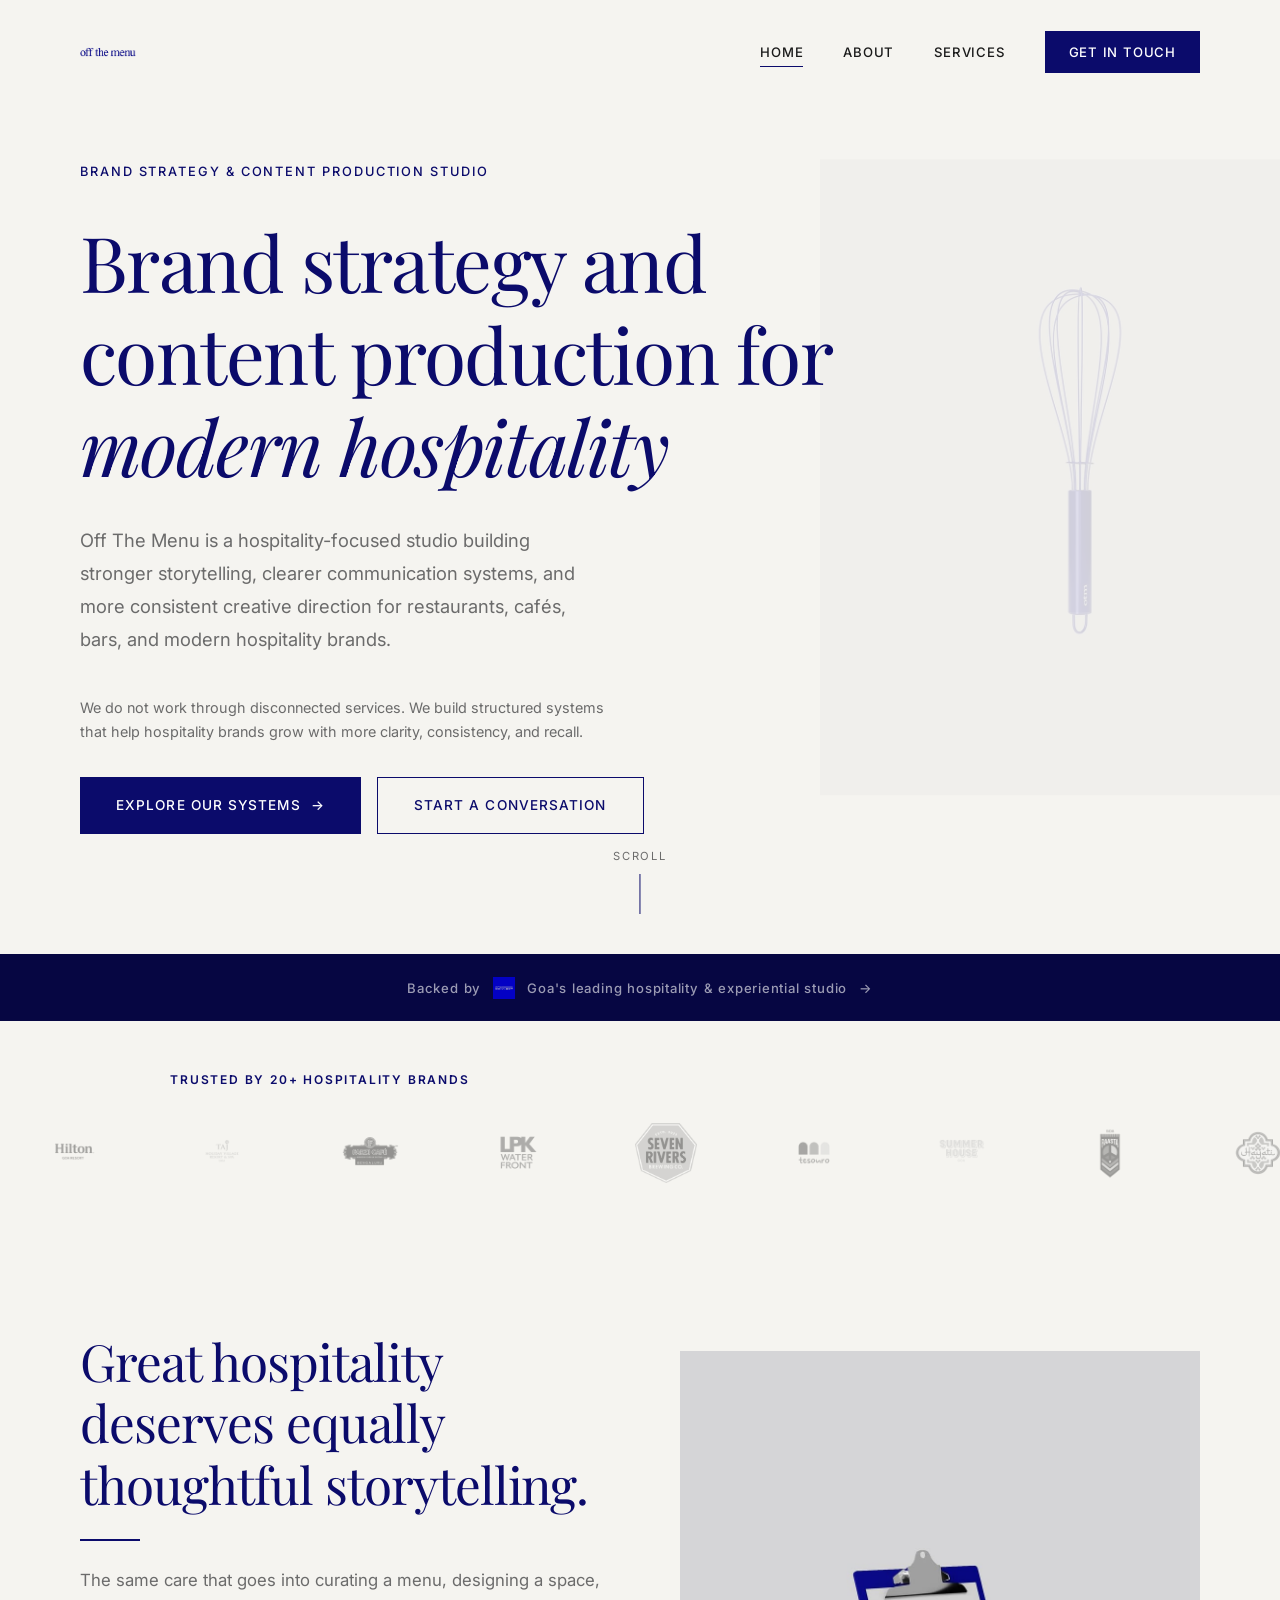
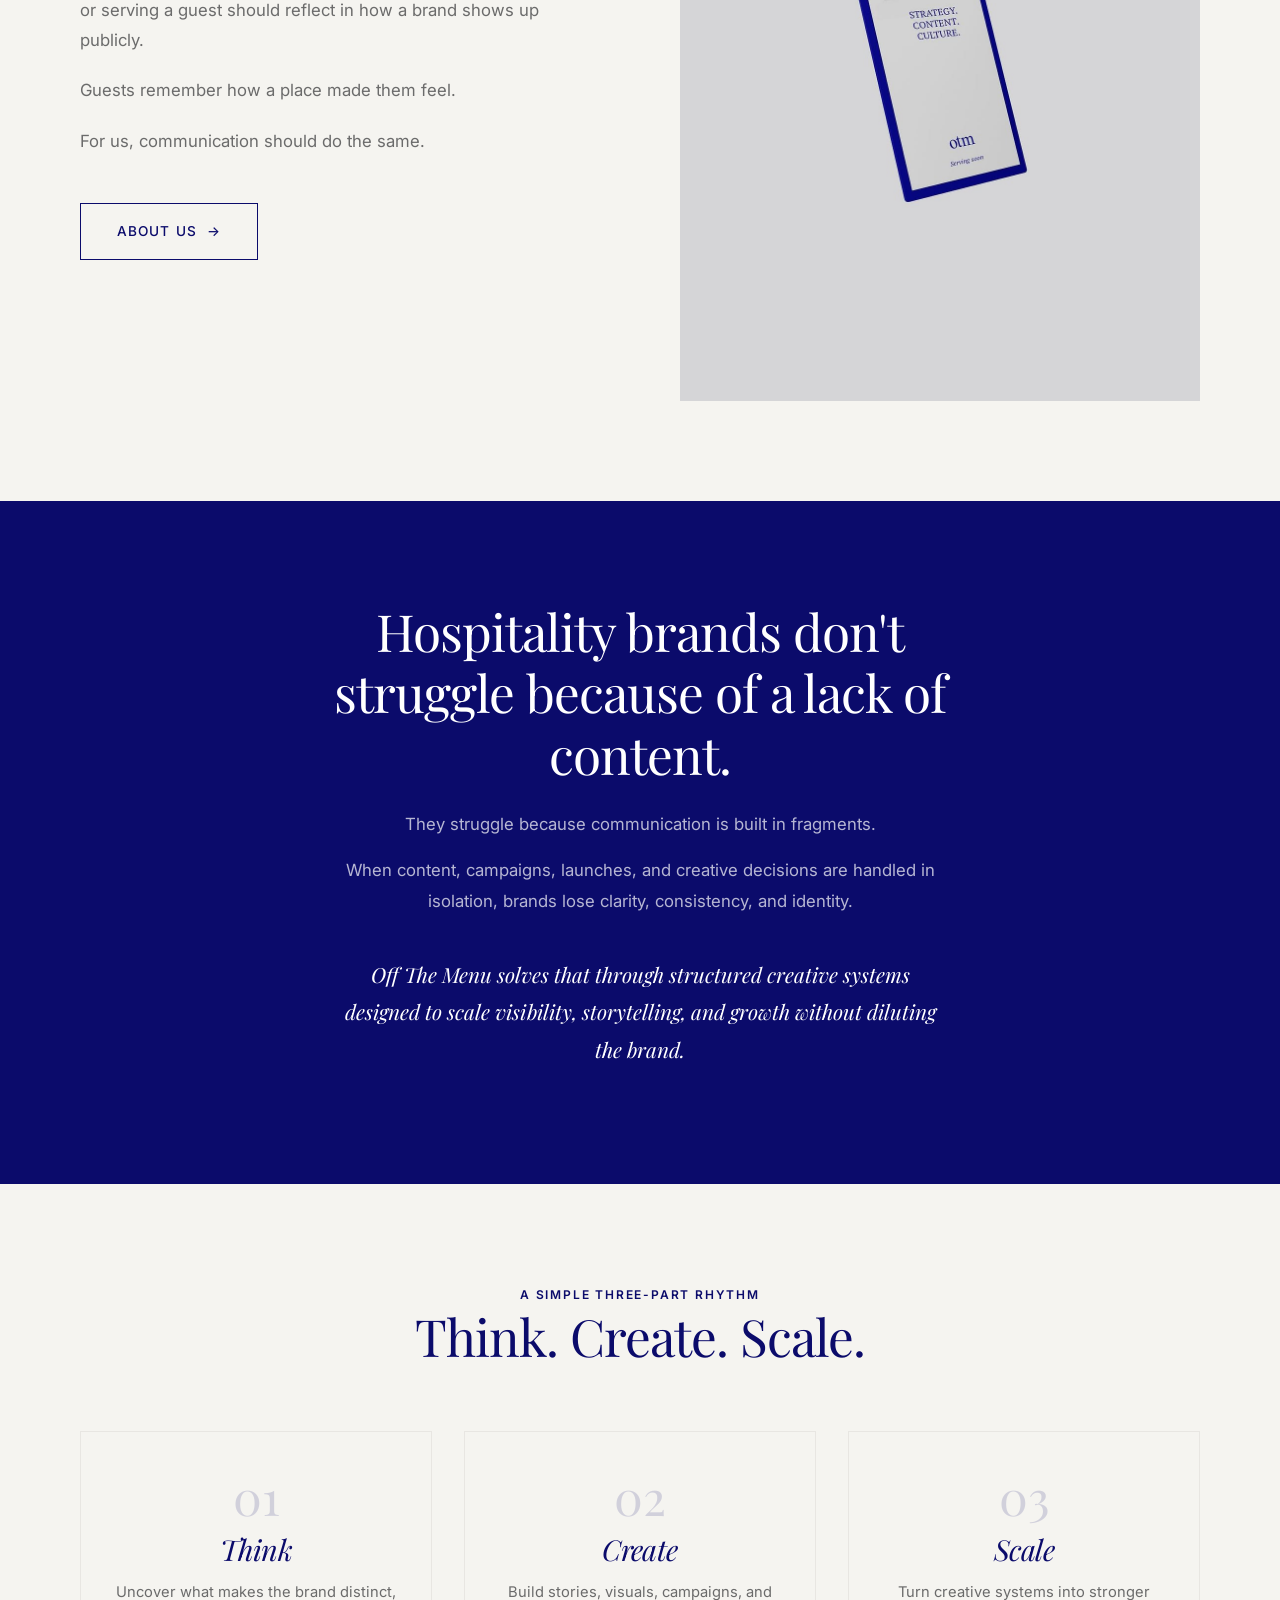
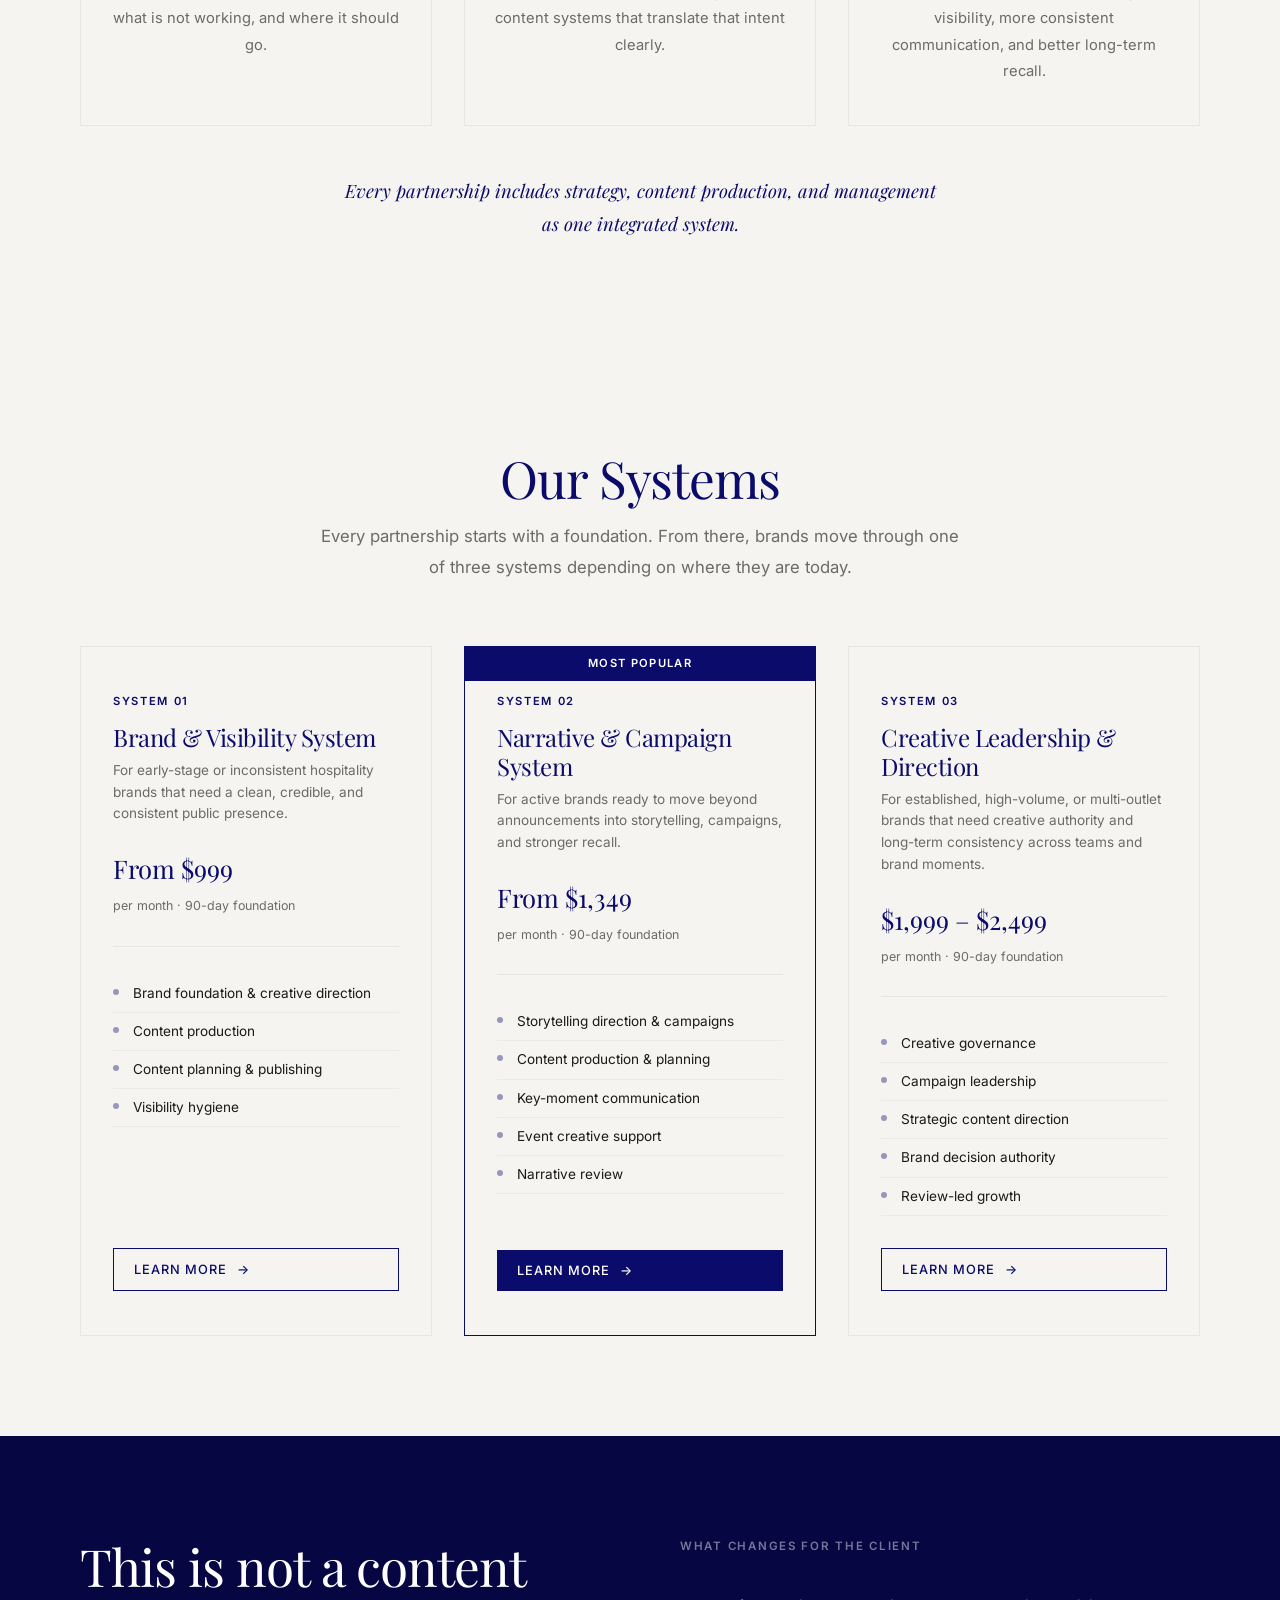
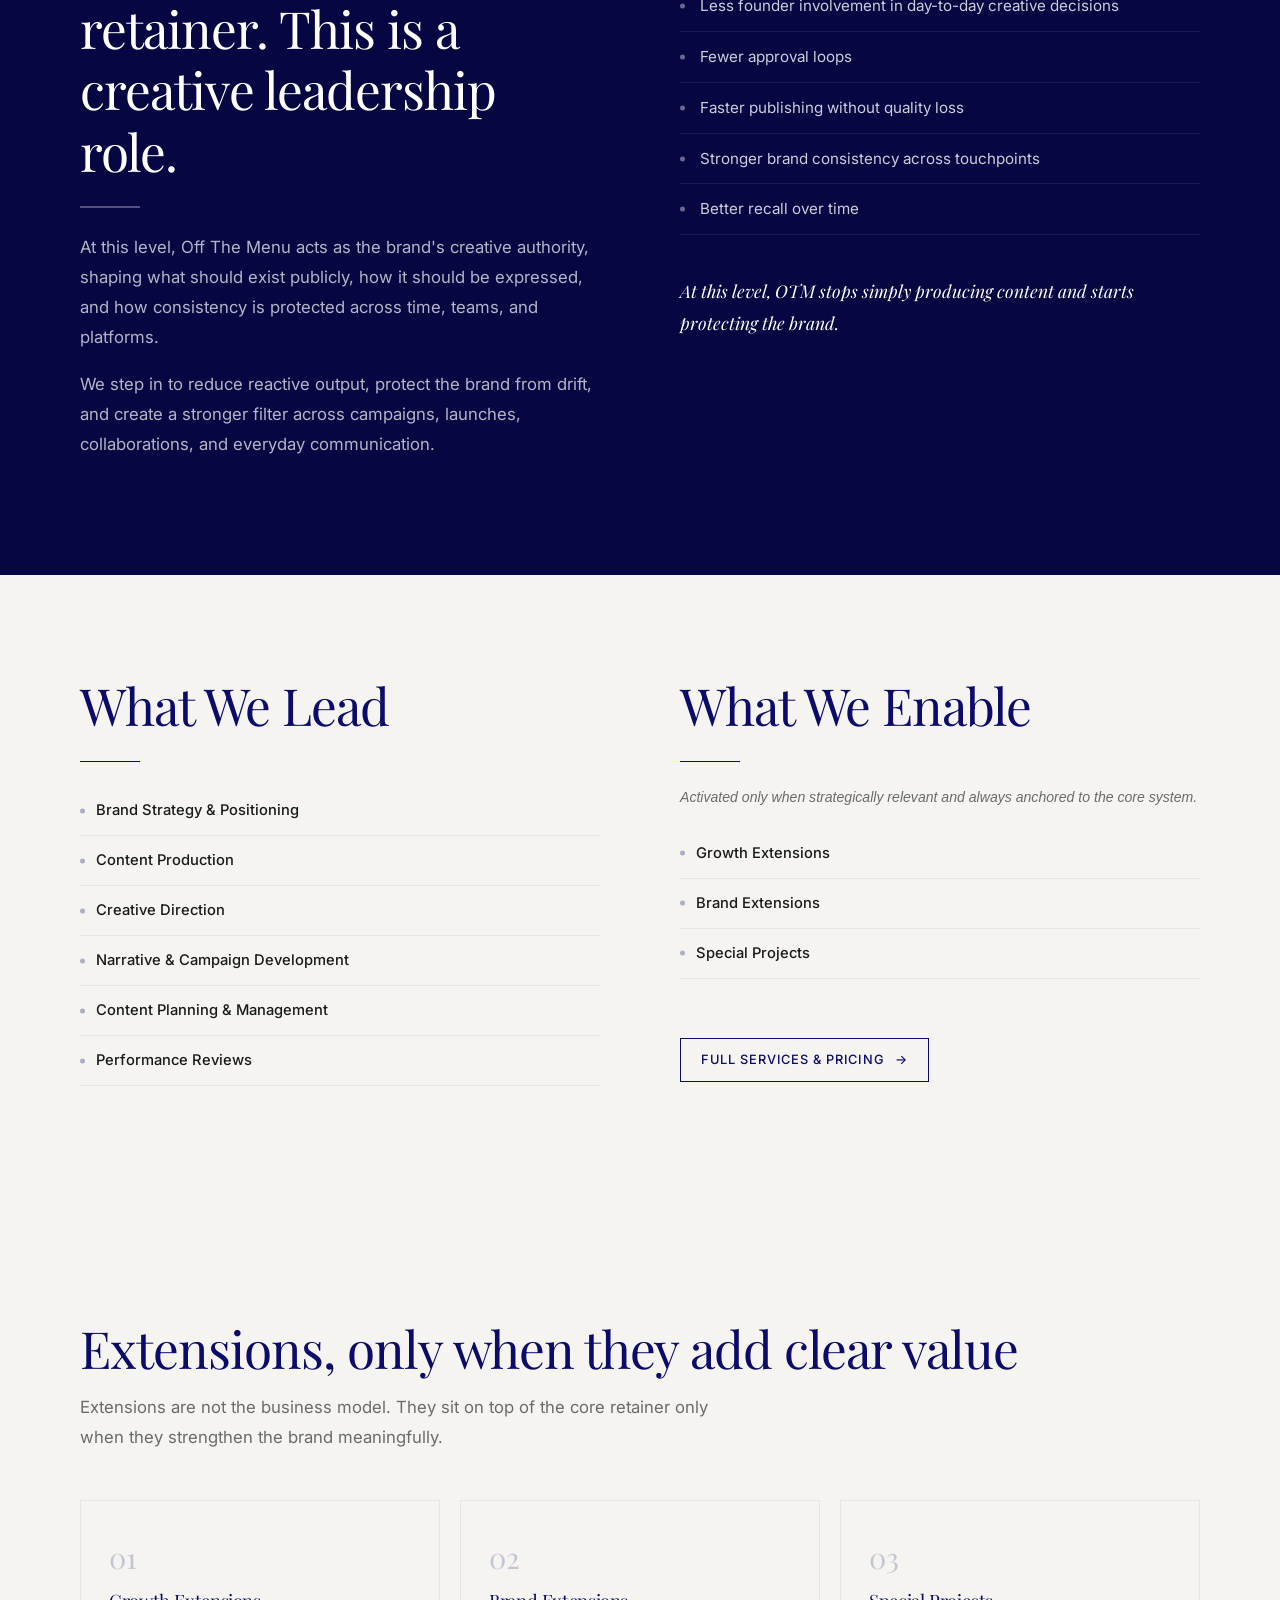
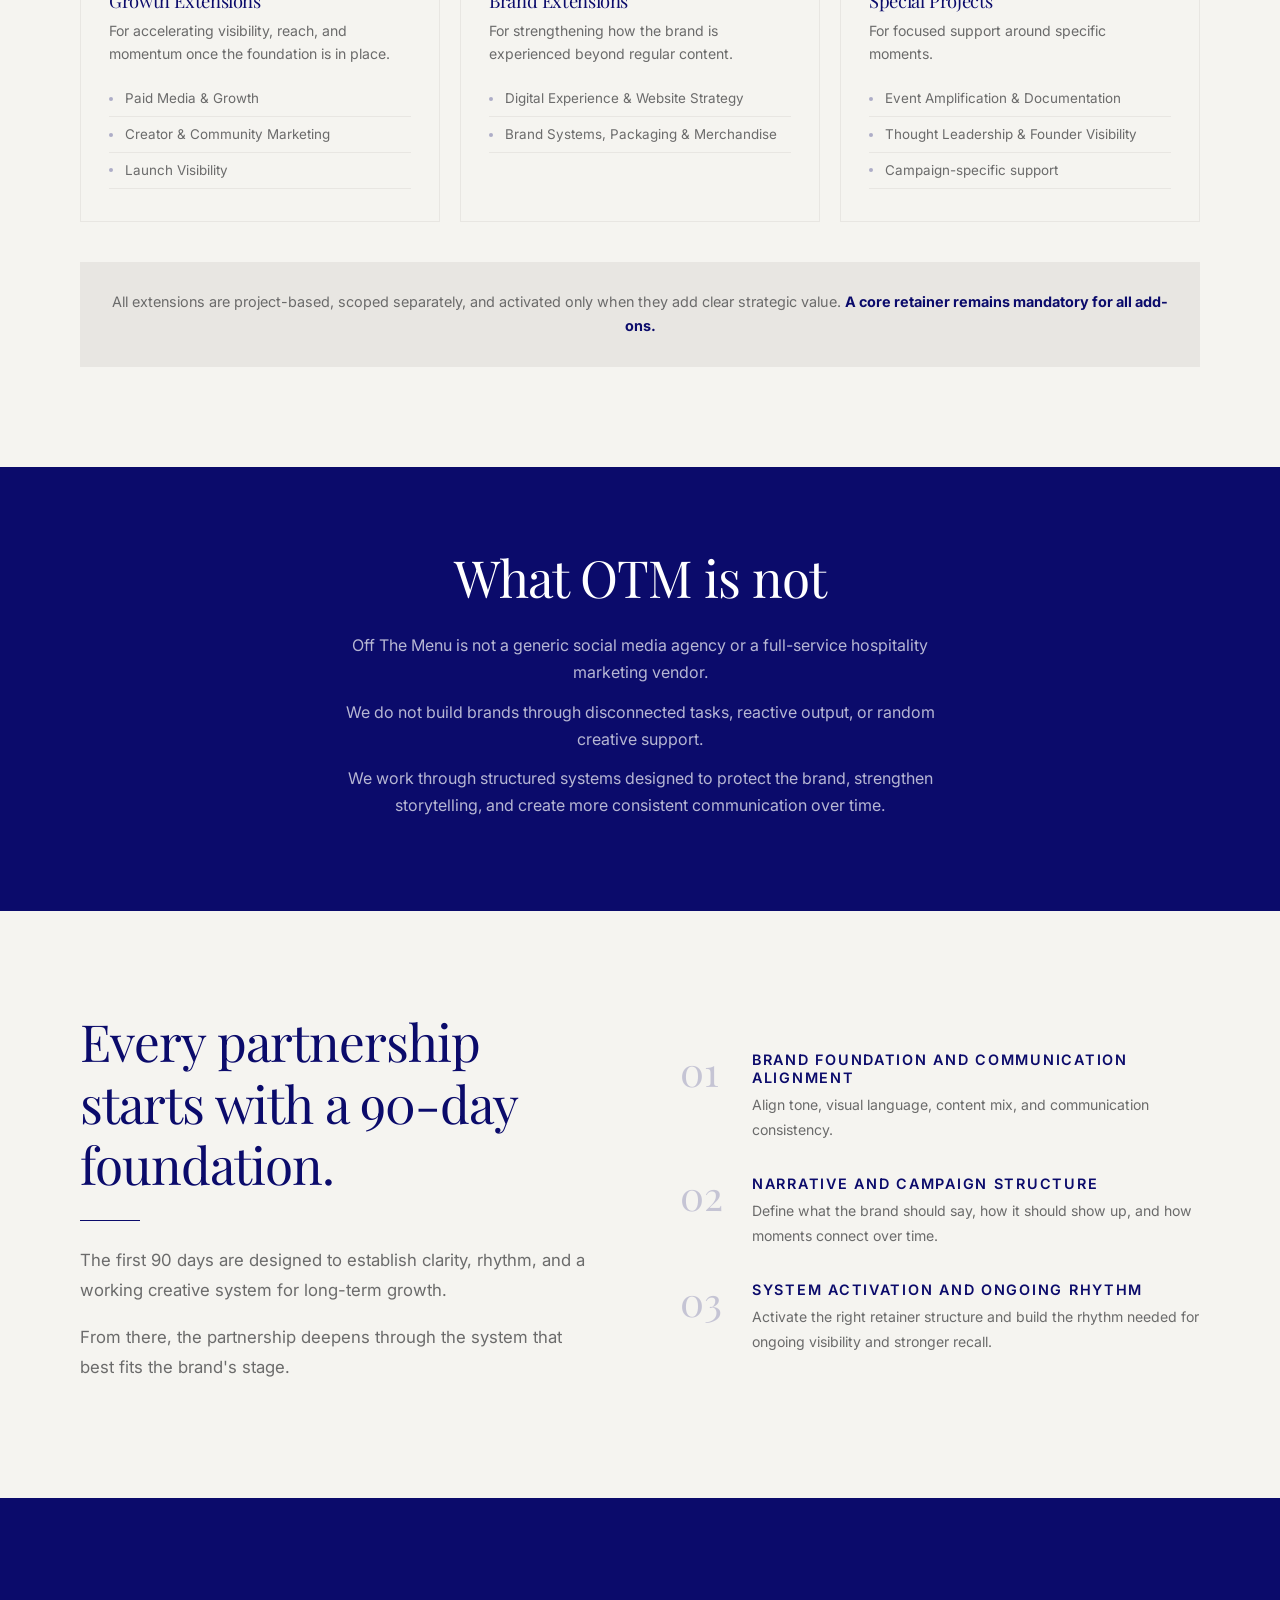
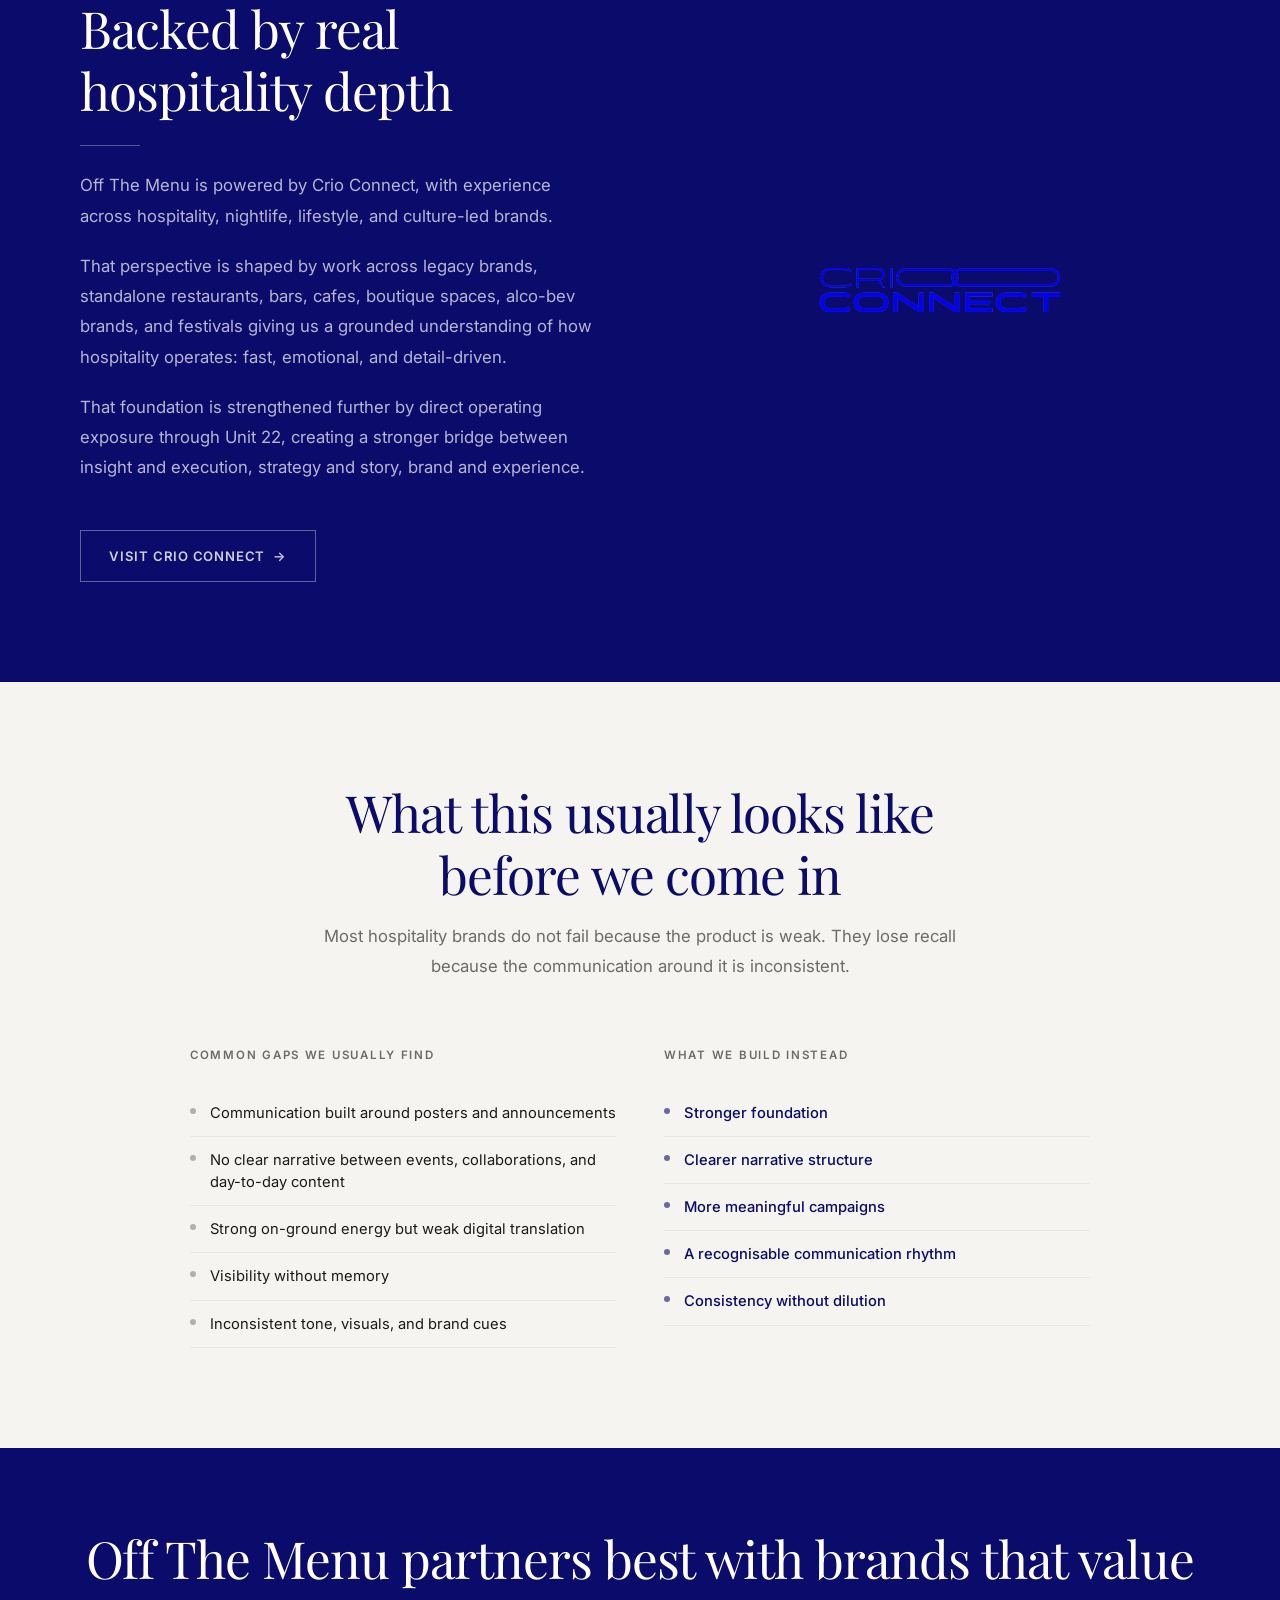
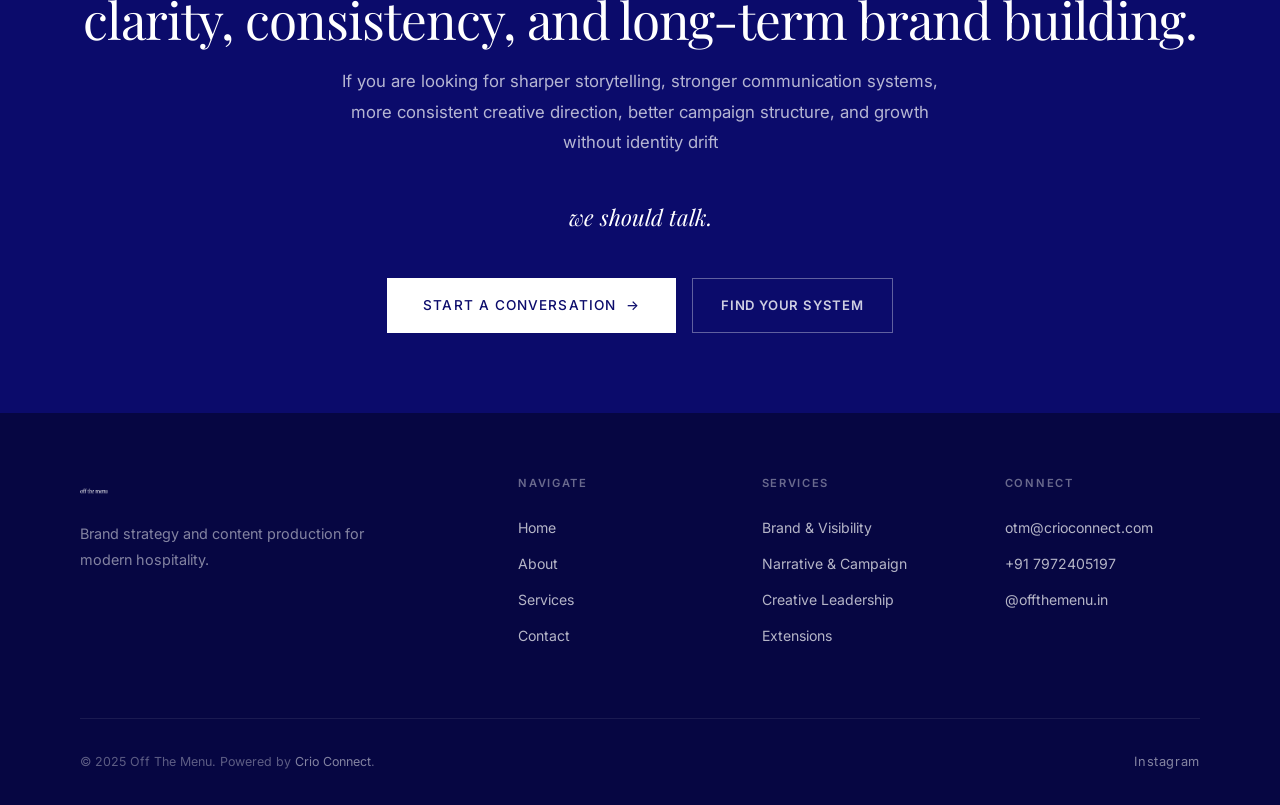
==== commit e9da652f: "Tighten 90-day step names and add campaign support to special projects Co-Authored-By: Claude Opus 4" ====
--- a/index.html
+++ b/index.html
@@ -365,6 +365,7 @@
           <ul class="extension-card__items">
             <li>Event Amplification &amp; Documentation</li>
             <li>Thought Leadership &amp; Founder Visibility</li>
+            <li>Campaign-specific support</li>
           </ul>
         </div>
       </div>
@@ -401,21 +402,21 @@
             <div class="step">
               <div class="step__number">01</div>
               <div>
-                <h4>Foundation</h4>
-                <p>Align the brand's public basics: tone, visual language, content mix, and communication consistency.</p>
+                <h4>Brand foundation and communication alignment</h4>
+                <p>Align tone, visual language, content mix, and communication consistency.</p>
               </div>
             </div>
             <div class="step">
               <div class="step__number">02</div>
               <div>
-                <h4>Narrative</h4>
-                <p>Define what the brand should say, how it should show up, and how moments should connect over time.</p>
+                <h4>Narrative and campaign structure</h4>
+                <p>Define what the brand should say, how it should show up, and how moments connect over time.</p>
               </div>
             </div>
             <div class="step">
               <div class="step__number">03</div>
               <div>
-                <h4>System</h4>
+                <h4>System activation and ongoing rhythm</h4>
                 <p>Activate the right retainer structure and build the rhythm needed for ongoing visibility and stronger recall.</p>
               </div>
             </div>
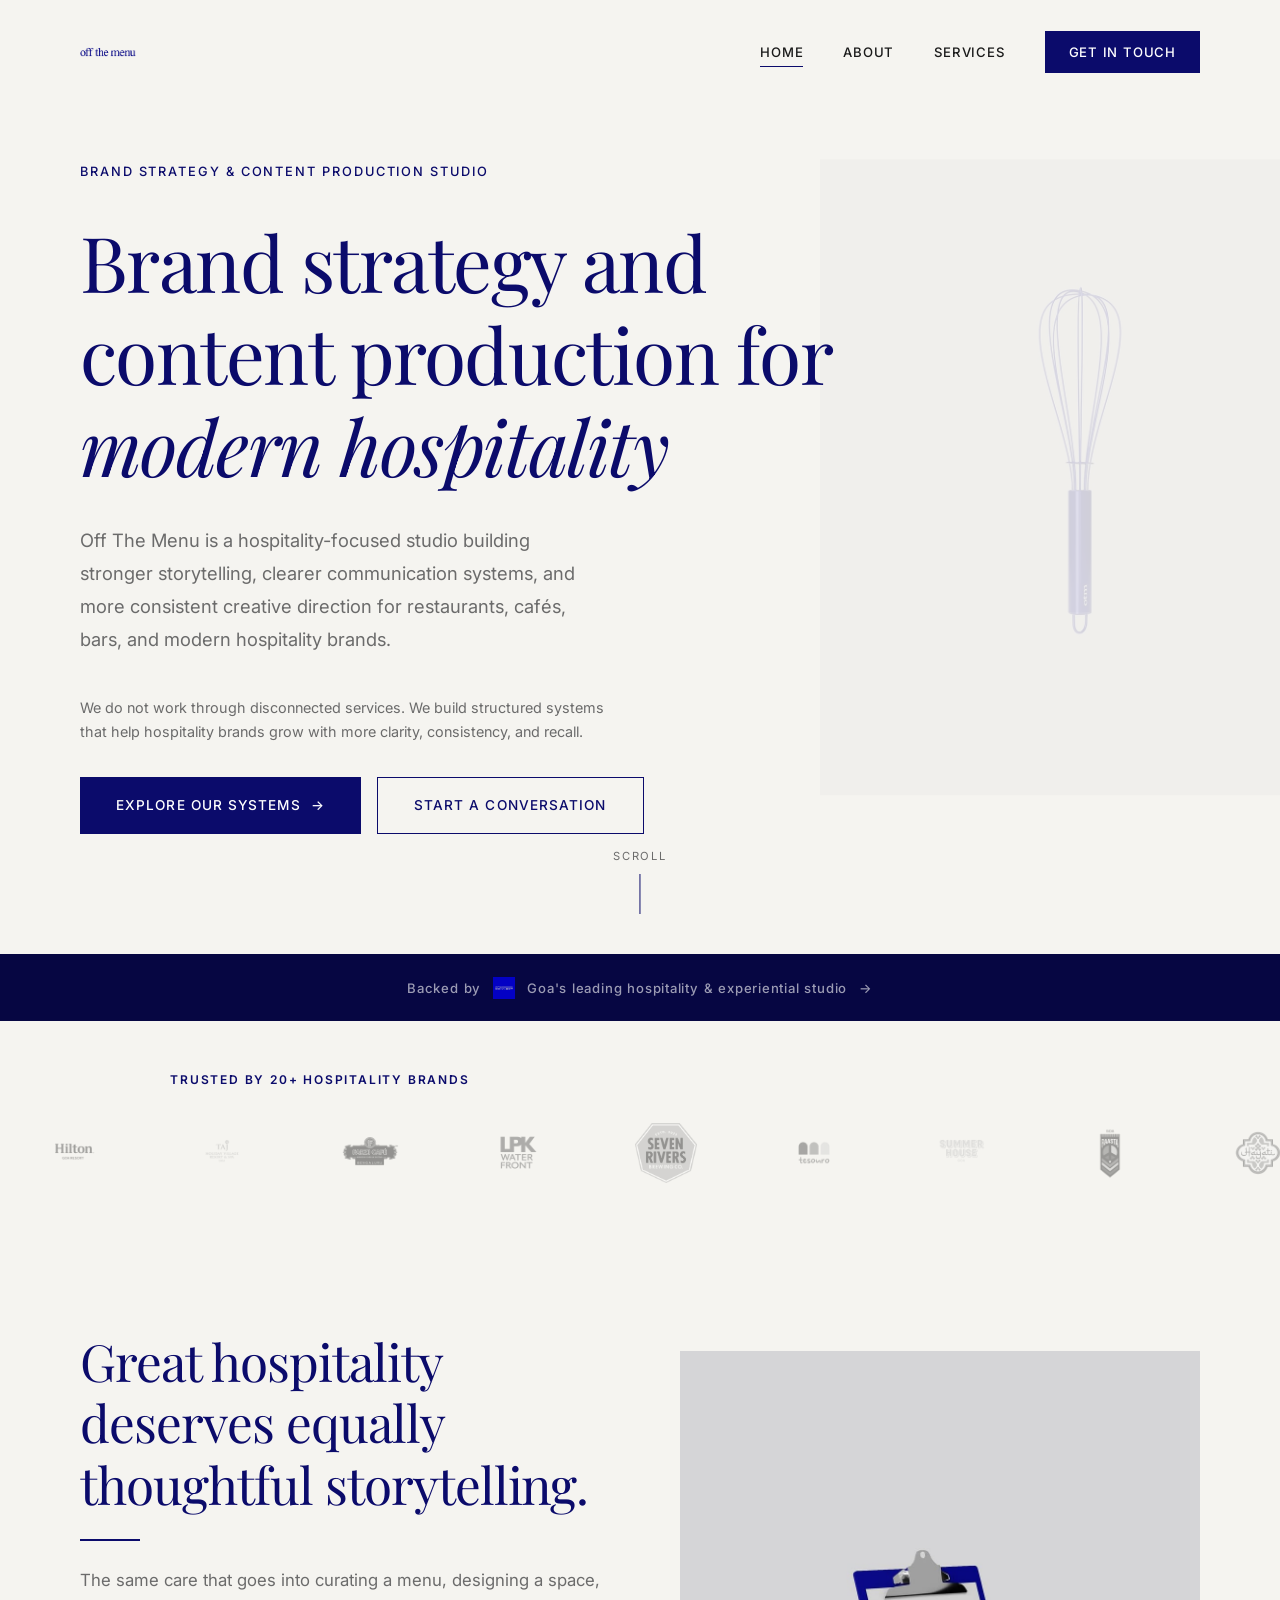
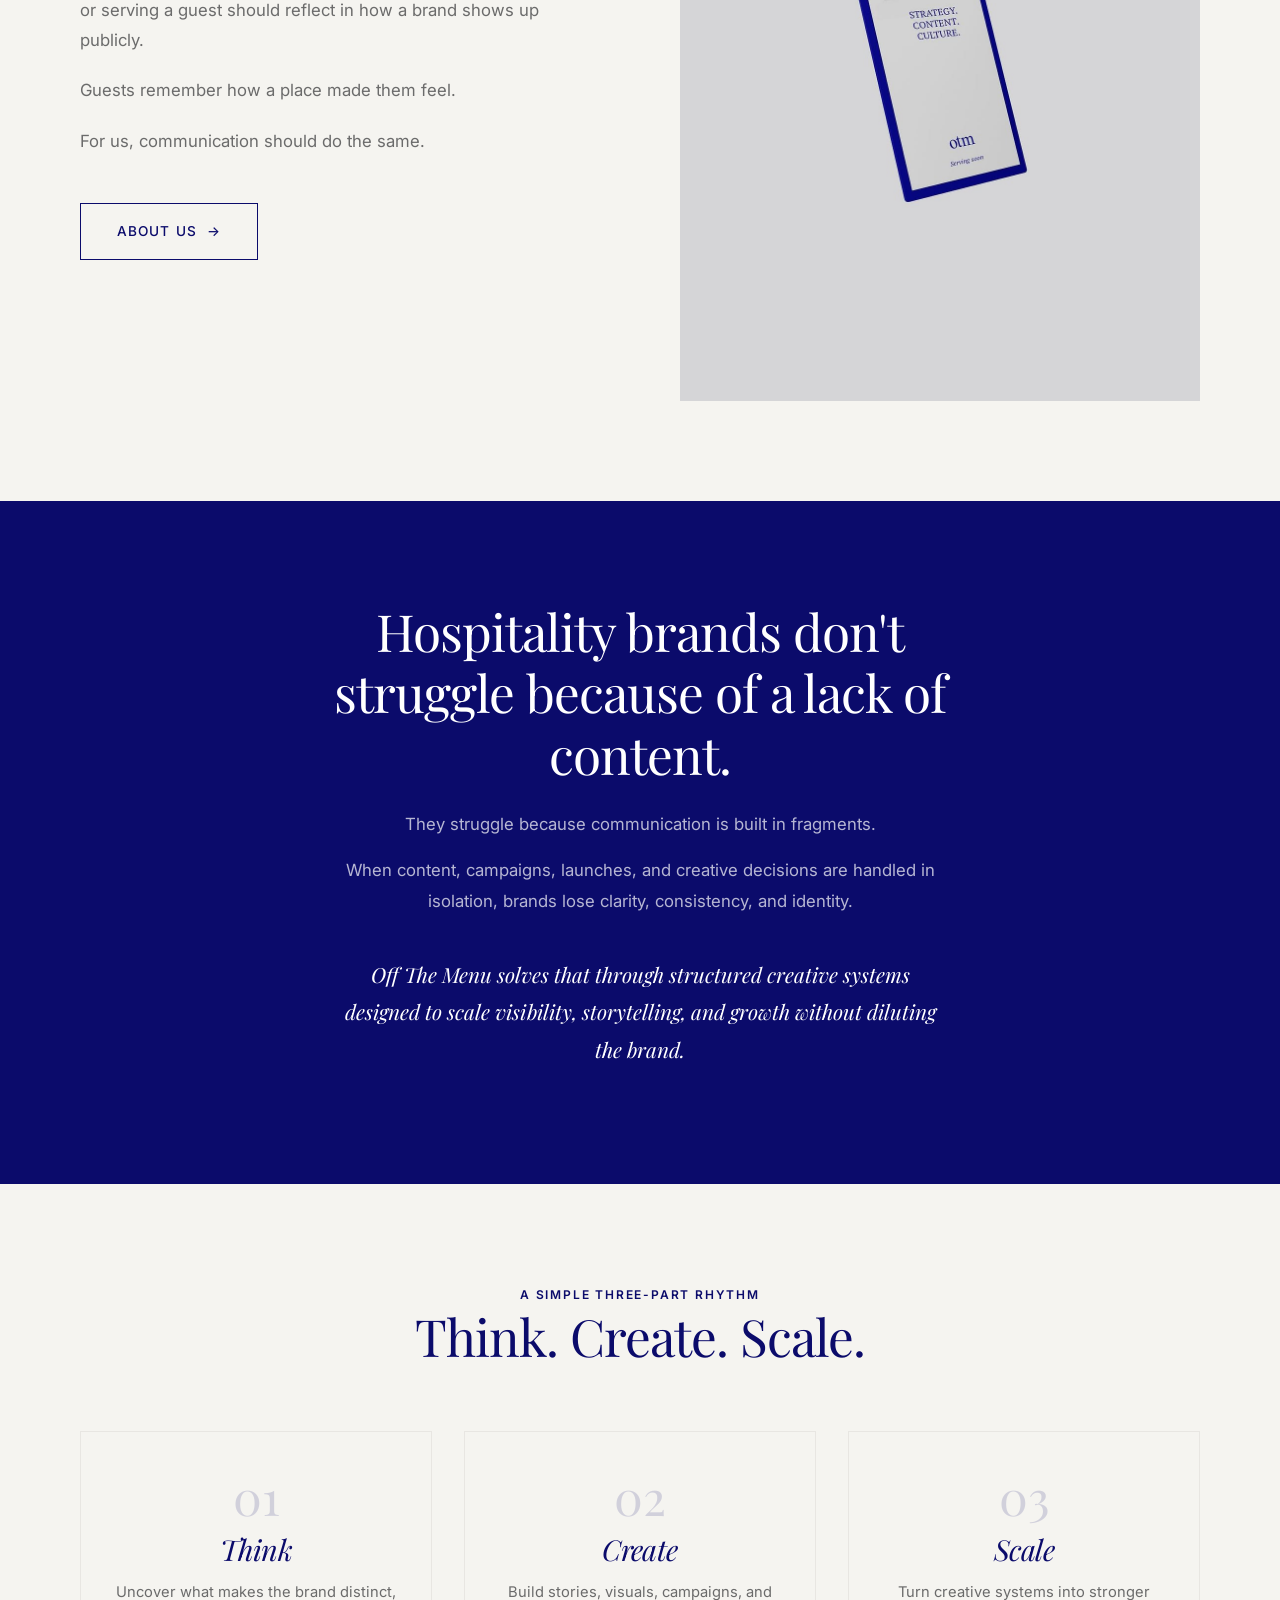
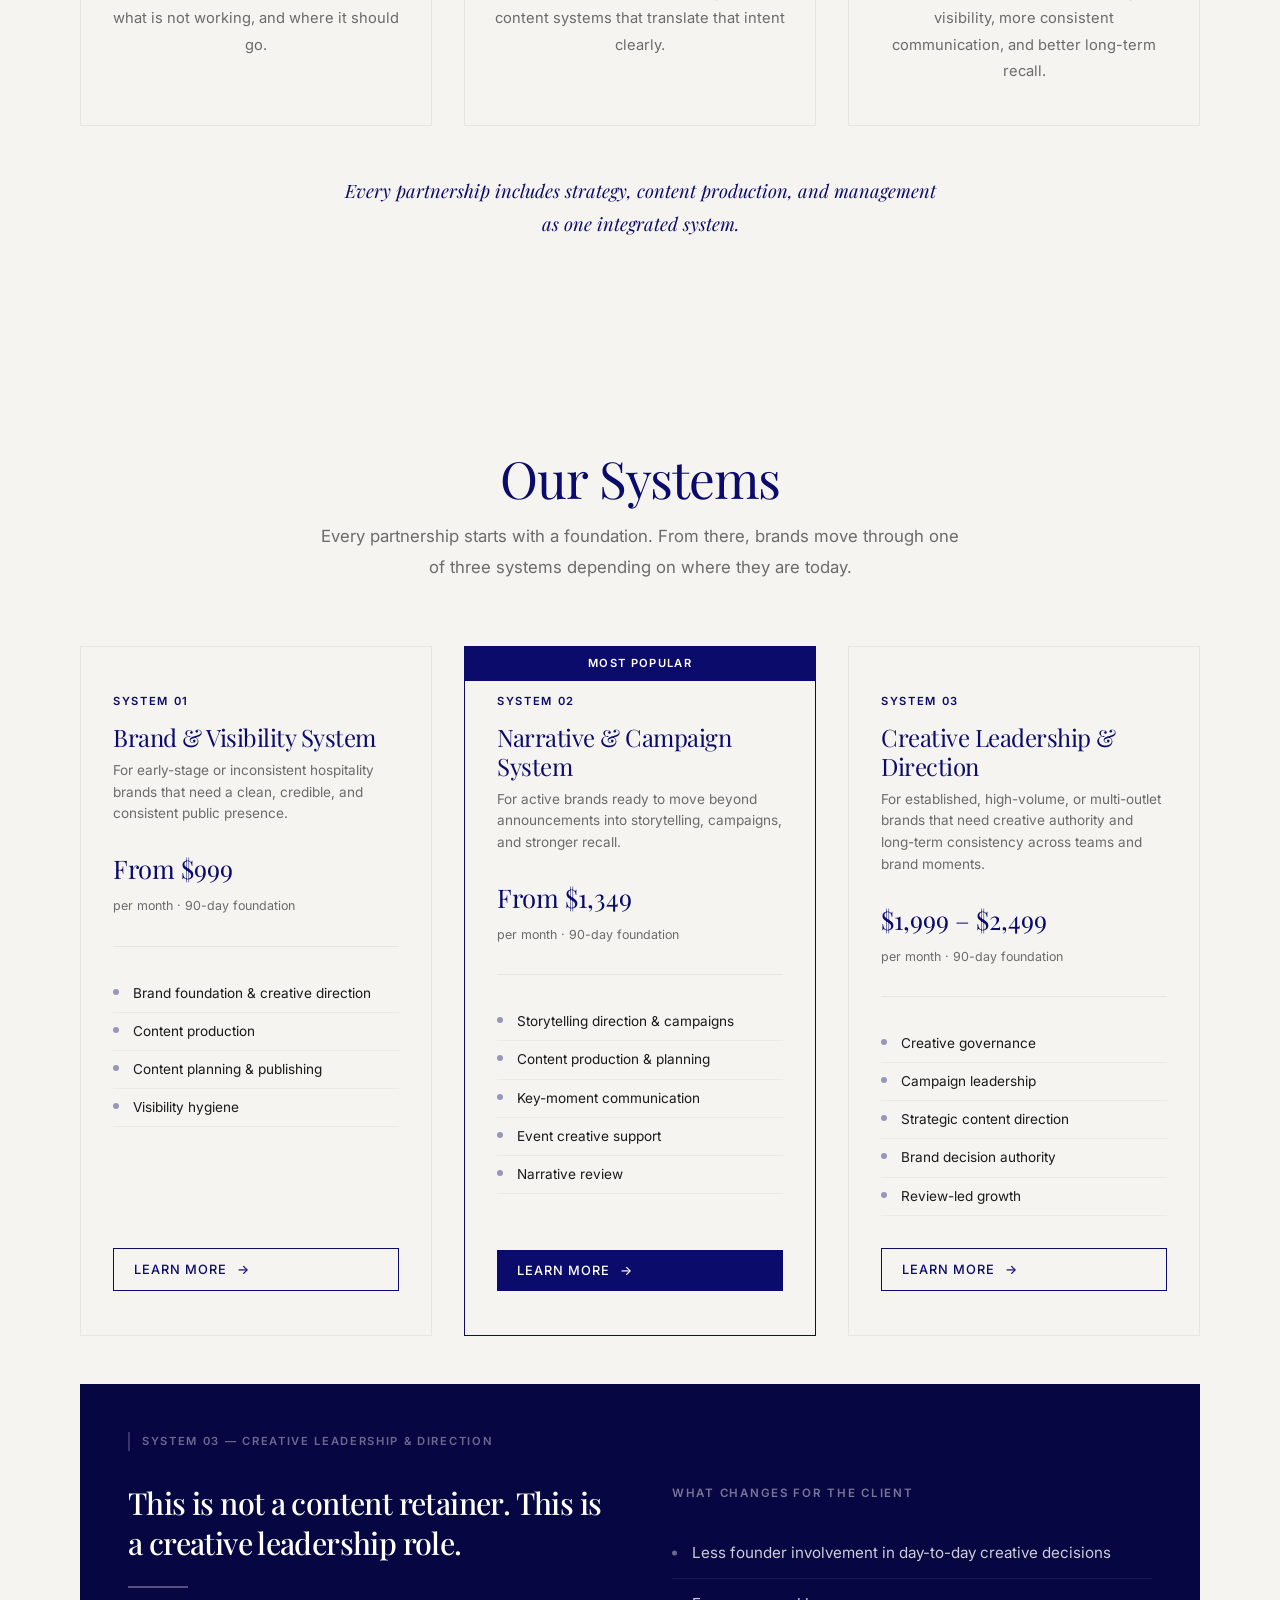
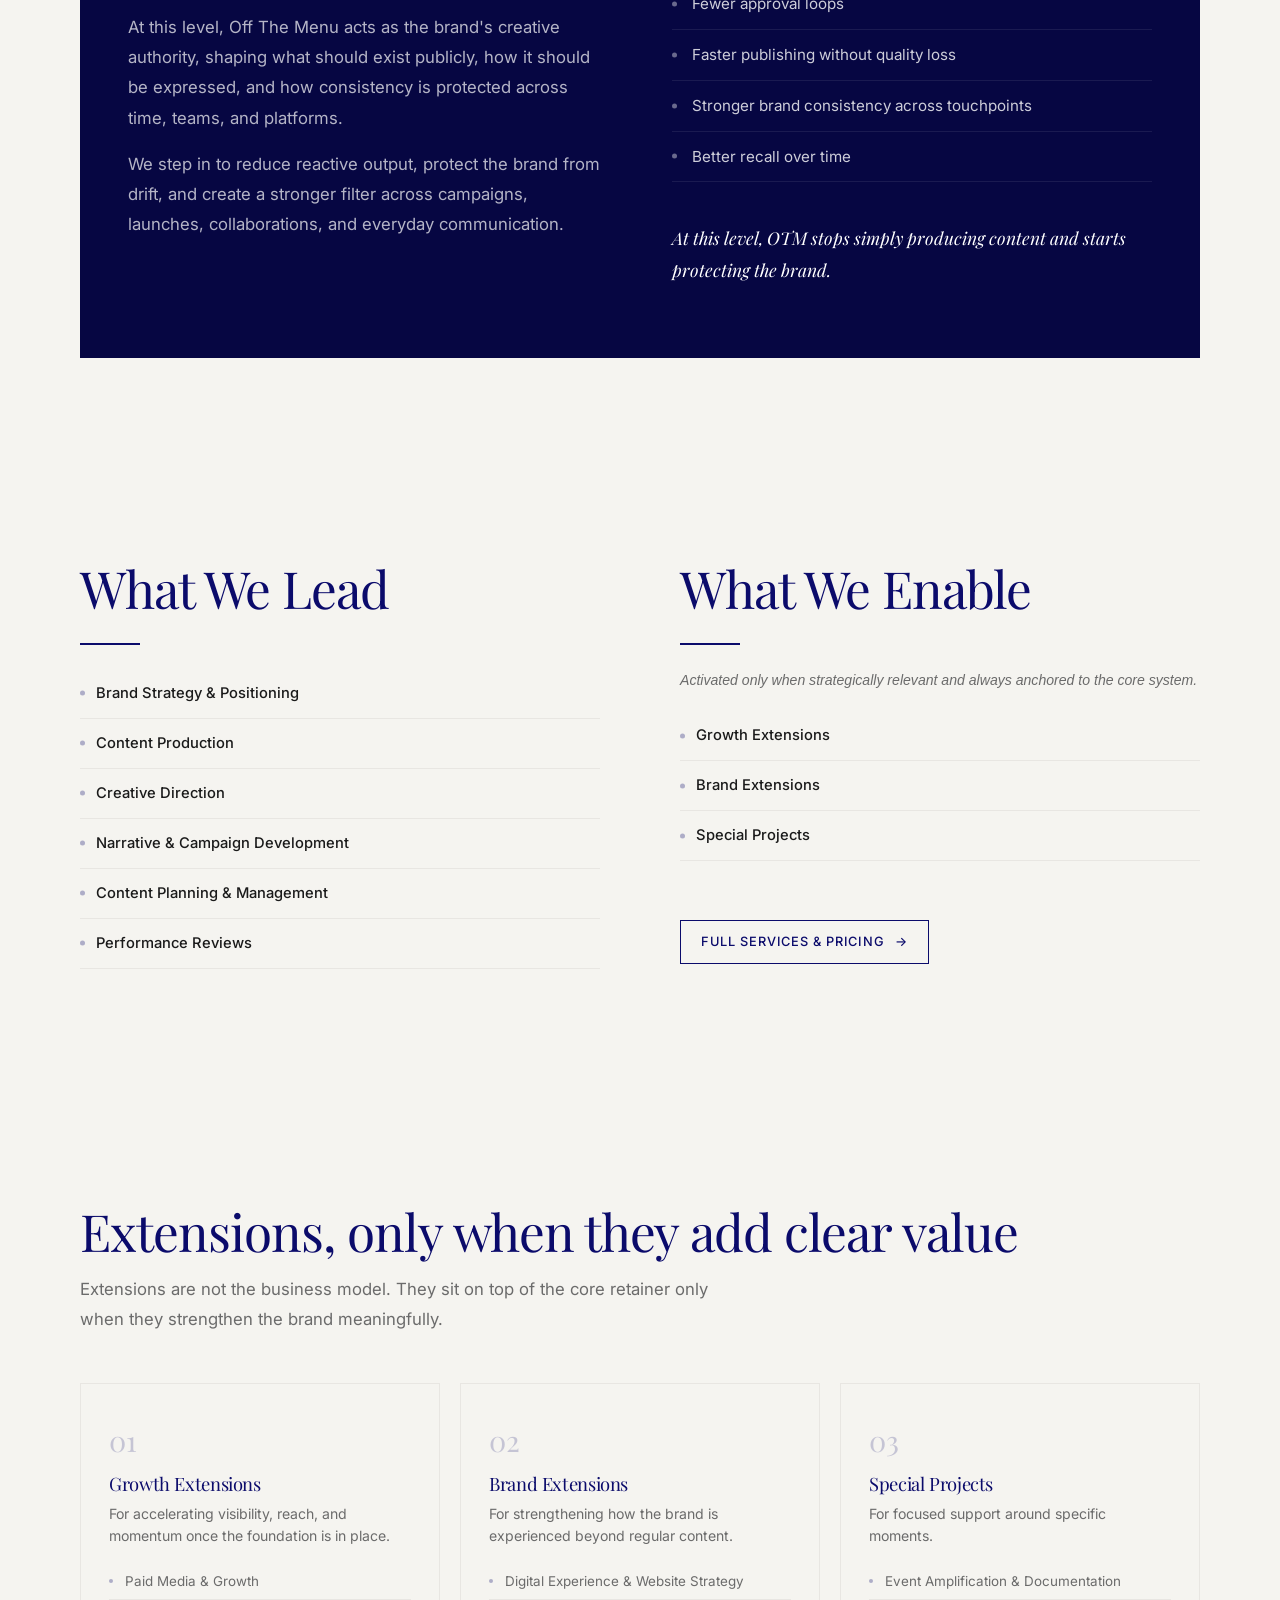
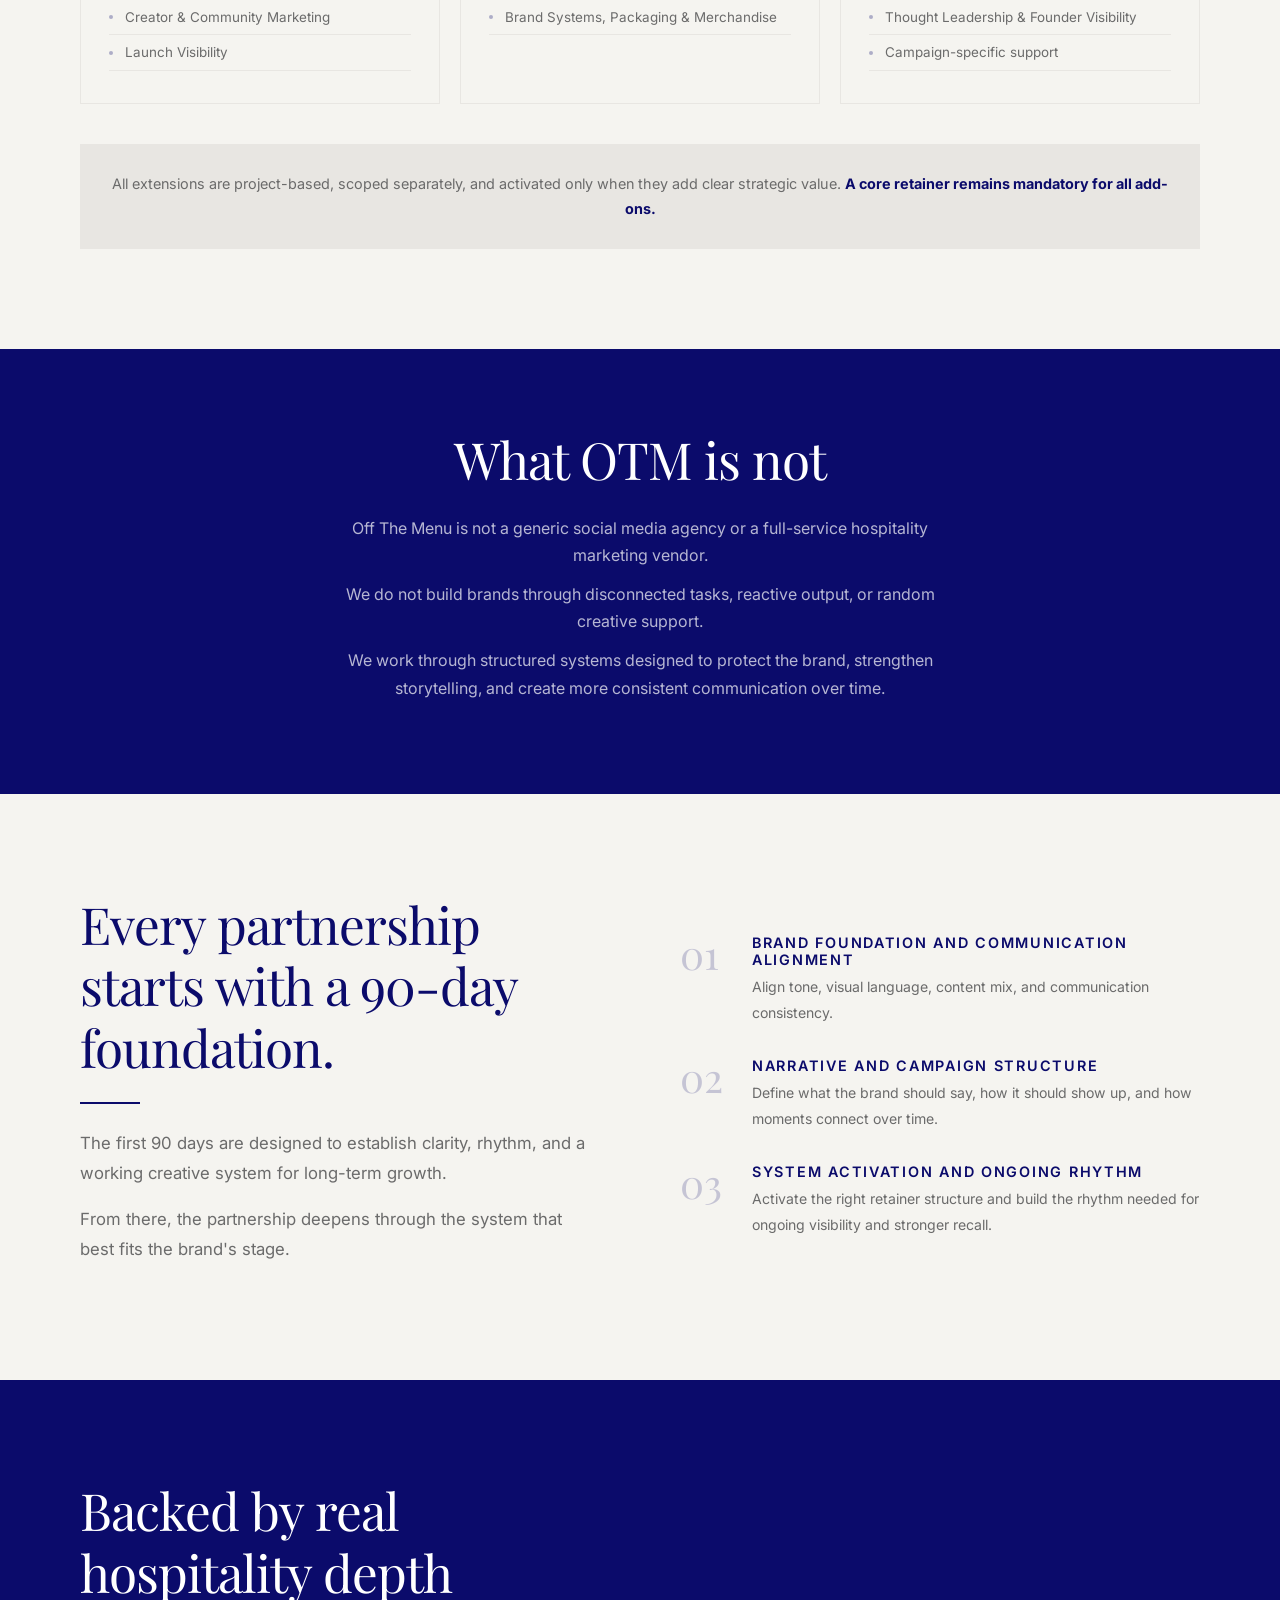
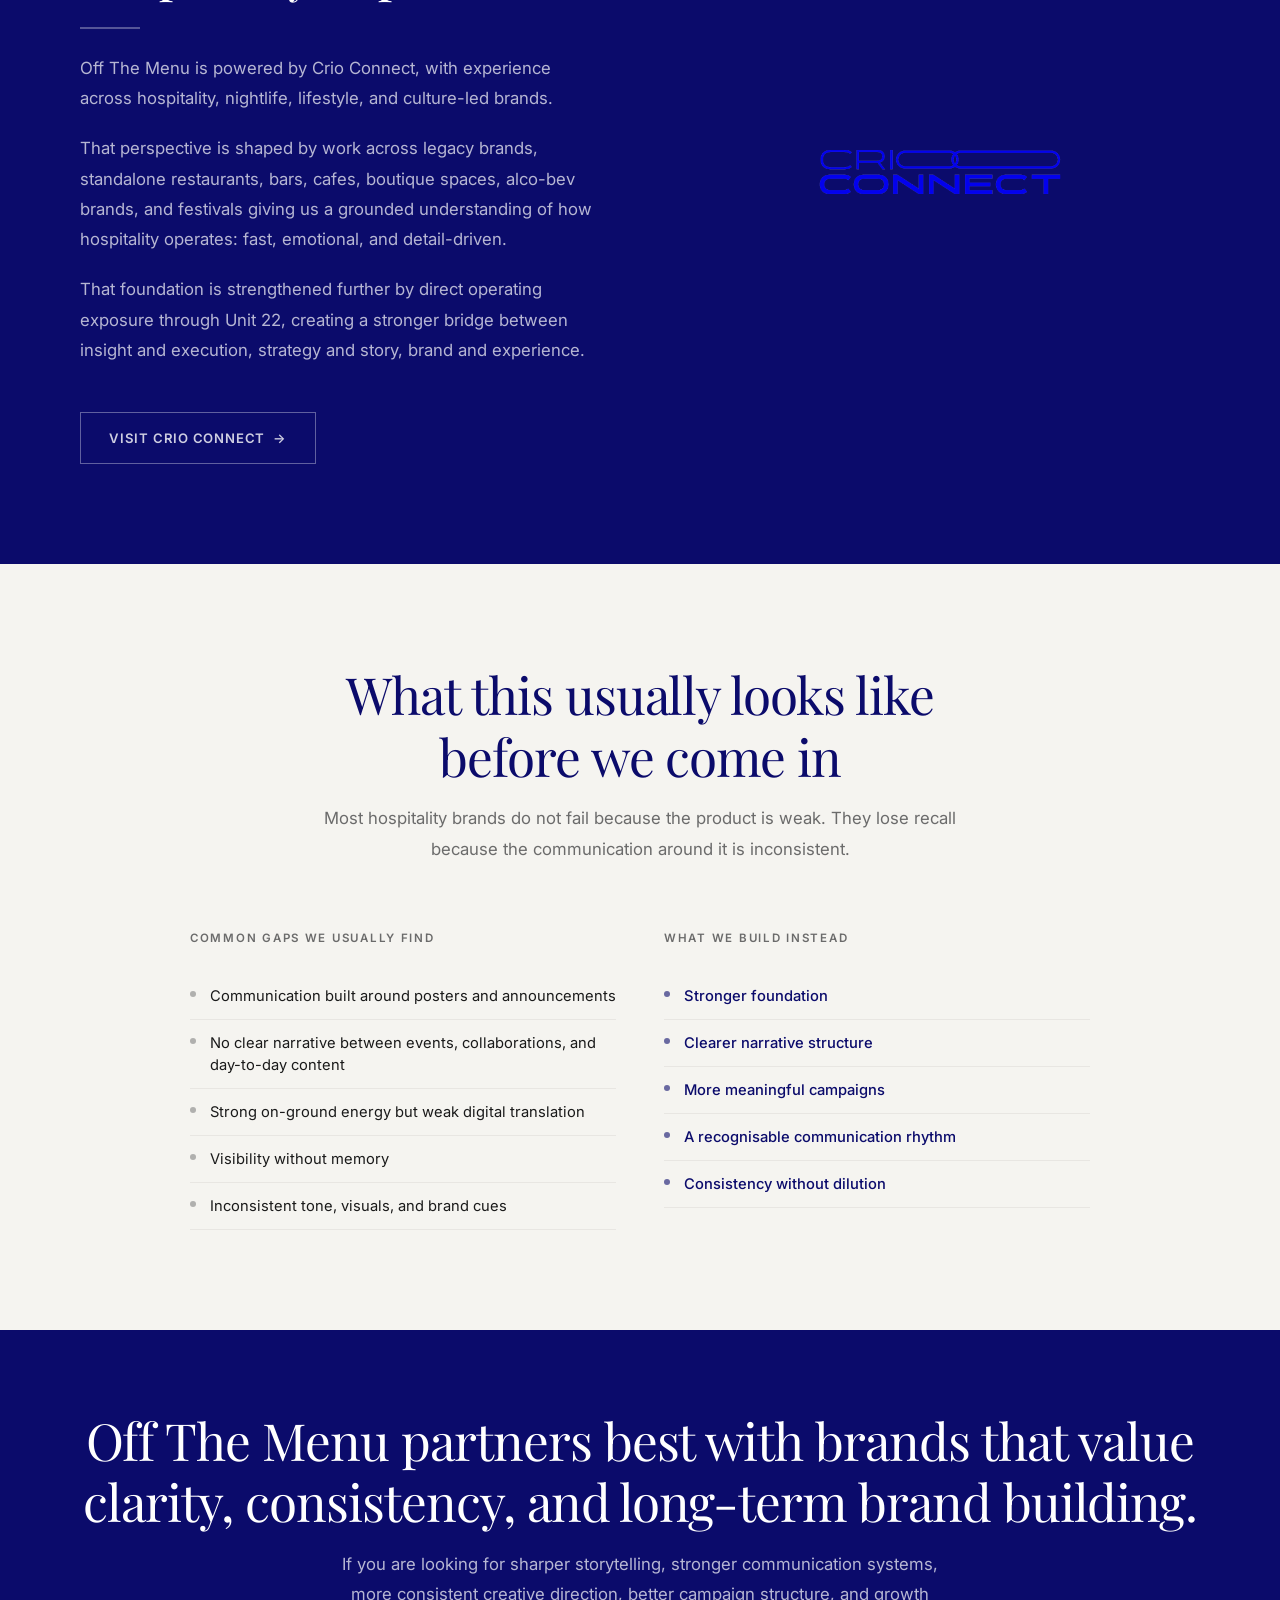
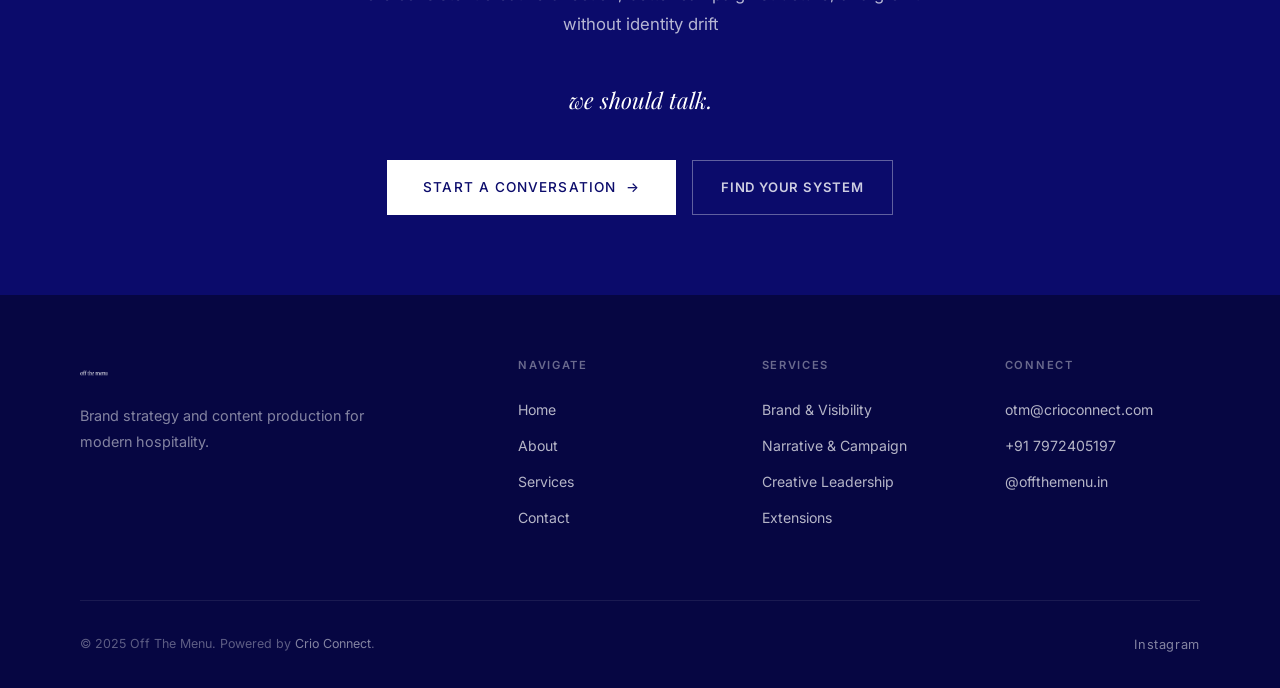
==== commit 0ea052bf: "Anchor premium callout to System 03, not a standalone section Moves the creative leadership block in" ====
--- a/index.html
+++ b/index.html
@@ -268,29 +268,27 @@
           <a href="services.html" class="btn btn--outline btn--sm">Learn More <span class="btn__arrow">&rarr;</span></a>
         </div>
       </div>
-    </div>
-  </section>
-
-  <!-- ========== 6. PREMIUM CALLOUT ========== -->
-  <section class="premium-callout">
-    <div class="container">
-      <div class="premium-callout__inner reveal">
-        <div class="premium-callout__left">
-          <h2>This is not a content retainer. This is a creative leadership role.</h2>
-          <div class="divider divider--light"></div>
-          <p>At this level, Off The Menu acts as the brand's creative authority, shaping what should exist publicly, how it should be expressed, and how consistency is protected across time, teams, and platforms.</p>
-          <p>We step in to reduce reactive output, protect the brand from drift, and create a stronger filter across campaigns, launches, collaborations, and everyday communication.</p>
-        </div>
-        <div class="premium-callout__right reveal reveal--delay-1">
-          <p class="premium-callout__subtitle">What changes for the client</p>
-          <ul class="premium-callout__list">
-            <li>Less founder involvement in day-to-day creative decisions</li>
-            <li>Fewer approval loops</li>
-            <li>Faster publishing without quality loss</li>
-            <li>Stronger brand consistency across touchpoints</li>
-            <li>Better recall over time</li>
-          </ul>
-          <p class="premium-callout__close">At this level, OTM stops simply producing content and starts protecting the brand.</p>
+      <!-- System 03 deeper context, inside the retainers section -->
+      <div class="premium-callout premium-callout--inset reveal">
+        <div class="premium-callout__eyebrow">System 03 &mdash; Creative Leadership &amp; Direction</div>
+        <div class="premium-callout__inner">
+          <div class="premium-callout__left">
+            <h3 class="premium-callout__heading">This is not a content retainer. This is a creative leadership role.</h3>
+            <div class="divider divider--light"></div>
+            <p>At this level, Off The Menu acts as the brand's creative authority, shaping what should exist publicly, how it should be expressed, and how consistency is protected across time, teams, and platforms.</p>
+            <p>We step in to reduce reactive output, protect the brand from drift, and create a stronger filter across campaigns, launches, collaborations, and everyday communication.</p>
+          </div>
+          <div class="premium-callout__right">
+            <p class="premium-callout__subtitle">What changes for the client</p>
+            <ul class="premium-callout__list">
+              <li>Less founder involvement in day-to-day creative decisions</li>
+              <li>Fewer approval loops</li>
+              <li>Faster publishing without quality loss</li>
+              <li>Stronger brand consistency across touchpoints</li>
+              <li>Better recall over time</li>
+            </ul>
+            <p class="premium-callout__close">At this level, OTM stops simply producing content and starts protecting the brand.</p>
+          </div>
         </div>
       </div>
     </div>
--- a/css/styles.css
+++ b/css/styles.css
@@ -1350,10 +1350,39 @@
   padding: var(--section-padding);
 }
 
+/* Inset variant: sits inside the retainers section */
+.premium-callout--inset {
+  background: var(--navy-dark);
+  color: var(--white);
+  padding: 56px 48px;
+  margin-top: 48px;
+  padding-top: 48px;
+}
+
+.premium-callout__eyebrow {
+  font-size: 0.7rem;
+  font-weight: 600;
+  letter-spacing: 0.15em;
+  text-transform: uppercase;
+  color: rgba(255,255,255,0.4);
+  margin-bottom: 32px;
+  border-left: 2px solid rgba(255,255,255,0.2);
+  padding-left: 12px;
+}
+
+.premium-callout__heading {
+  font-family: var(--font-serif);
+  font-size: clamp(1.4rem, 2.5vw, 1.9rem);
+  font-weight: 500;
+  color: var(--white);
+  line-height: 1.3;
+  margin-bottom: 24px;
+}
+
 .premium-callout__inner {
   display: grid;
   grid-template-columns: 1fr 1fr;
-  gap: 80px;
+  gap: 64px;
   align-items: start;
 }
 
@@ -1684,7 +1713,11 @@
 
   .premium-callout__inner {
     grid-template-columns: 1fr;
-    gap: 48px;
+    gap: 40px;
+  }
+
+  .premium-callout--inset {
+    padding: 40px 24px;
   }
 
   .services__two-col {
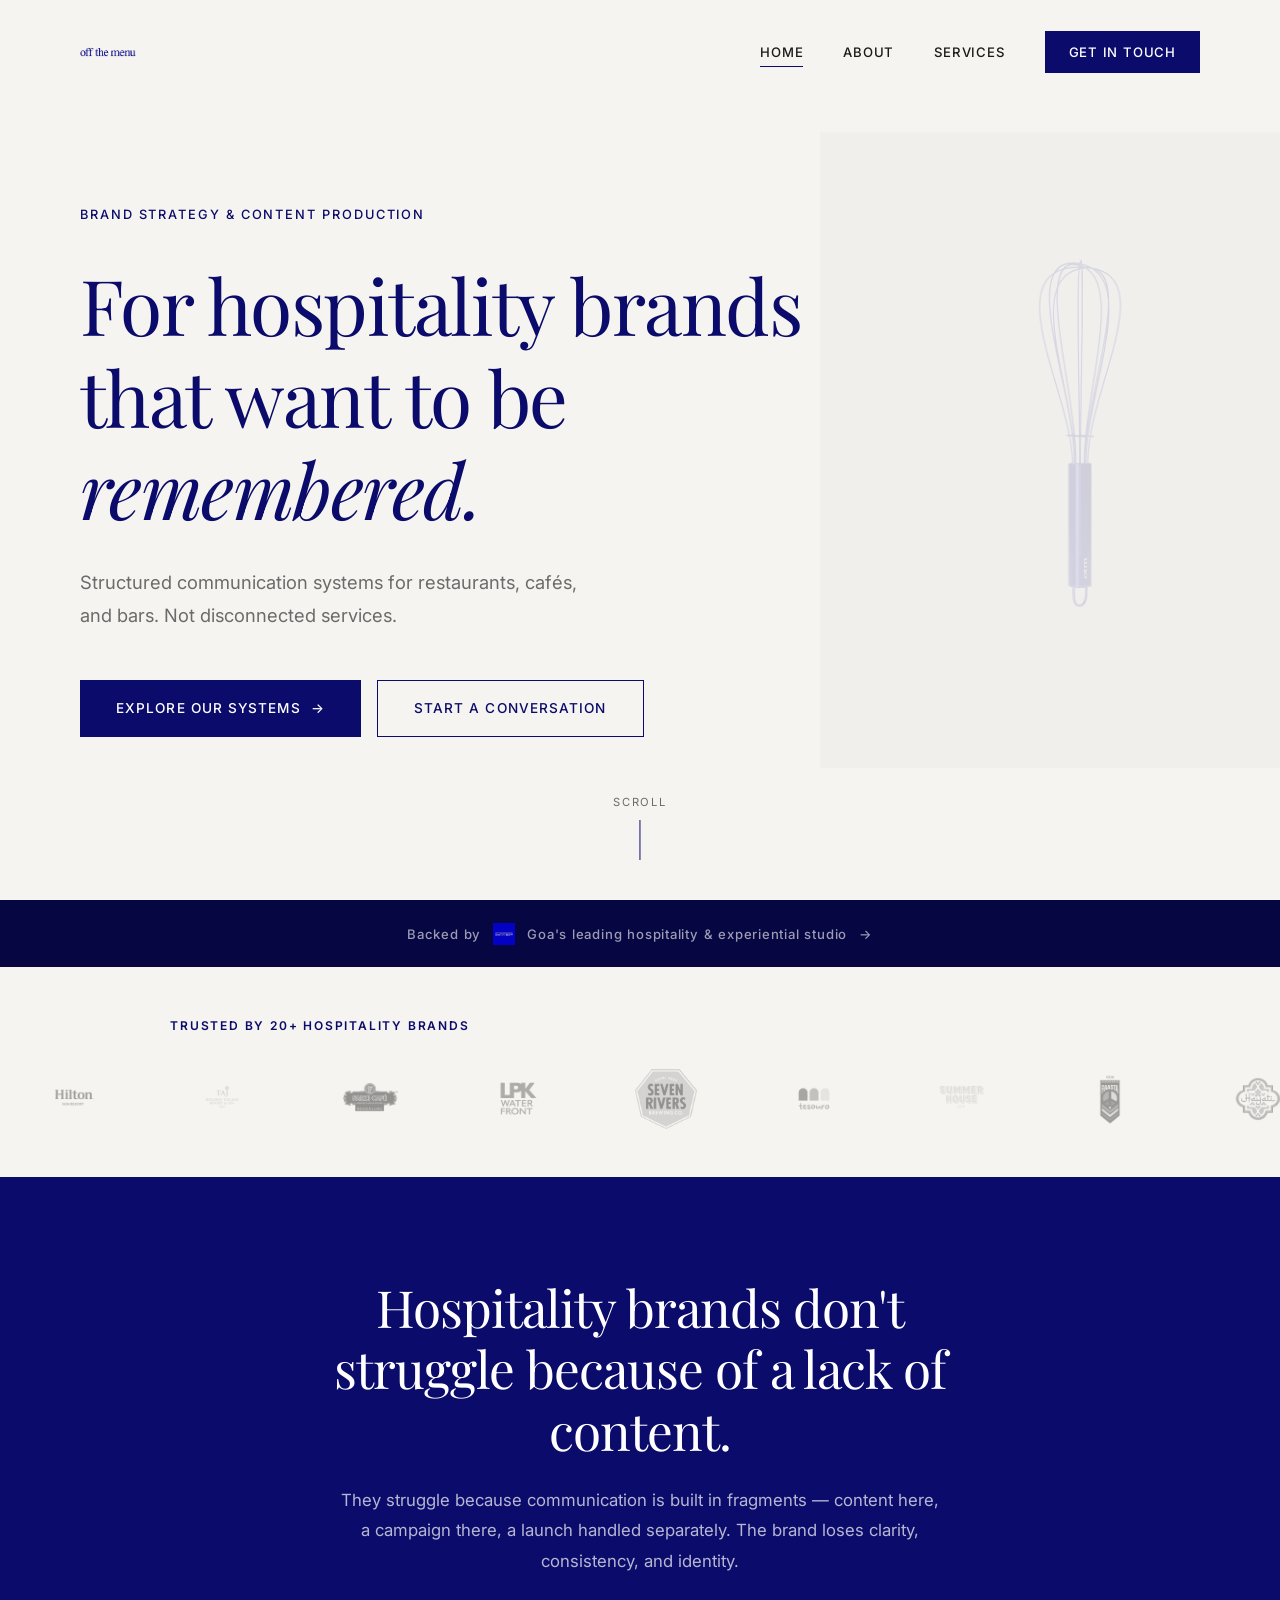
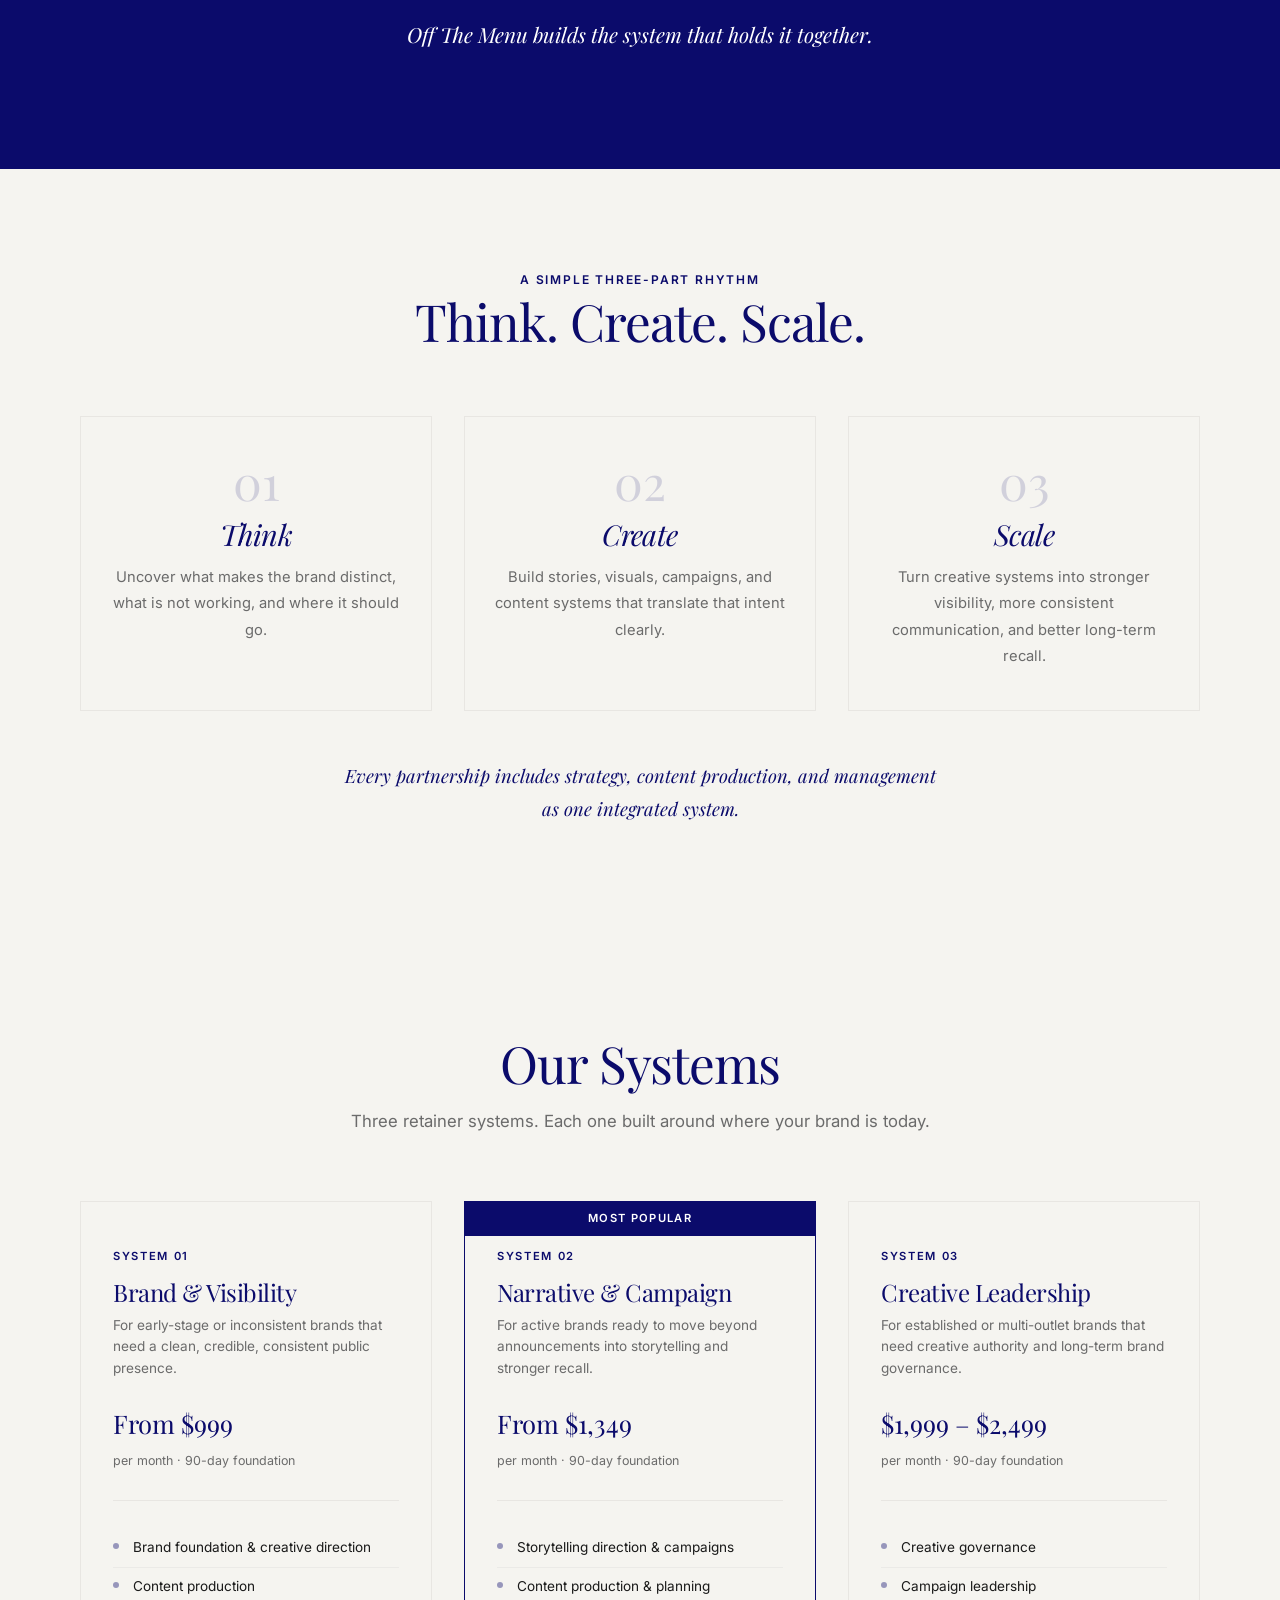
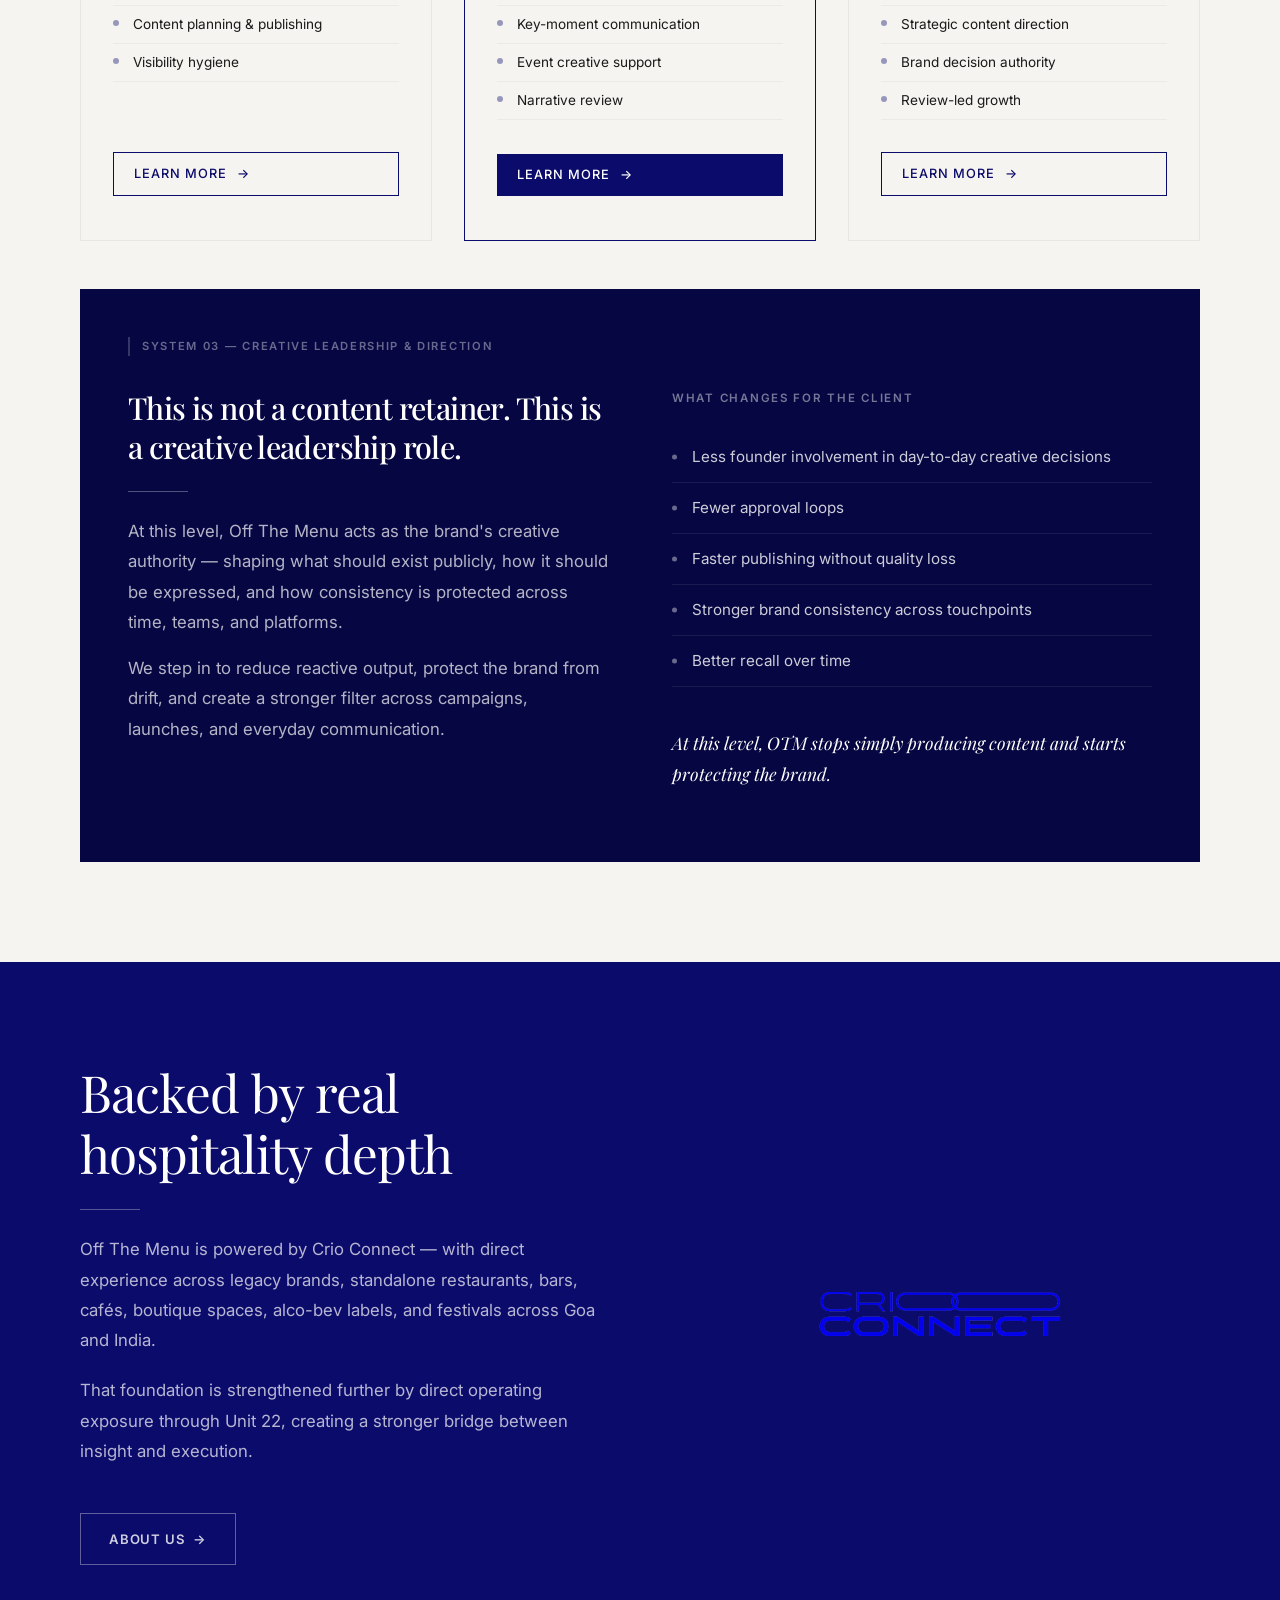
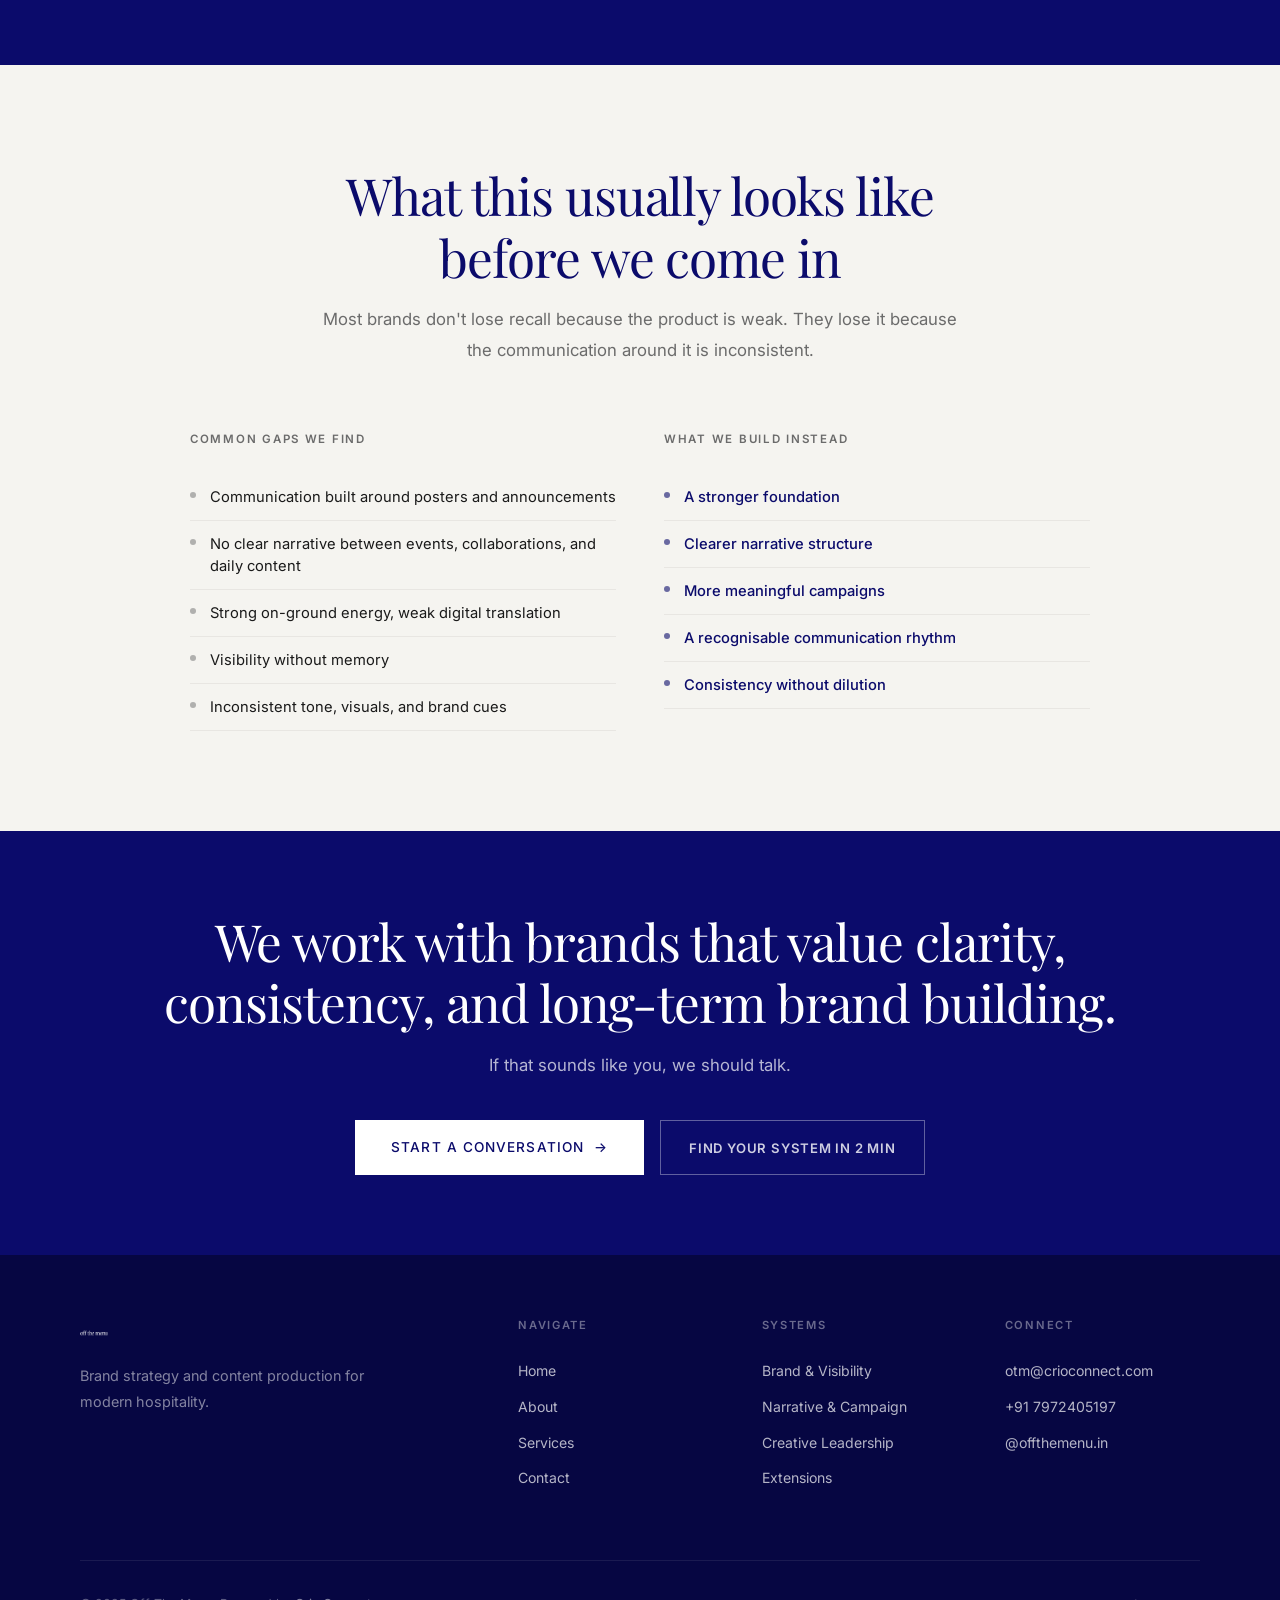
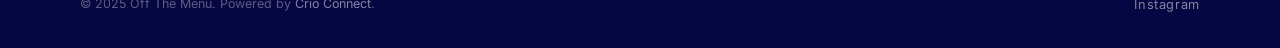
==== commit 0c943f09: "Rebuild homepage: 7 sections, one job each, clarity to conversion Cut from 13 to 7 sections. Removed" ====
--- a/index.html
+++ b/index.html
@@ -12,17 +12,17 @@
   <meta charset="UTF-8">
   <meta name="viewport" content="width=device-width, initial-scale=1.0">
   <title>Off The Menu - Brand Strategy & Content Production for Modern Hospitality</title>
-  <meta name="description" content="Off The Menu is a hospitality-focused studio building stronger storytelling, clearer communication systems, and more consistent creative direction for restaurants, cafés, bars, and modern hospitality brands.">
+  <meta name="description" content="Off The Menu builds structured communication systems for restaurants, cafés, and bars. Brand strategy, content production, and creative direction as one integrated system.">
   <link rel="canonical" href="https://offthemenu.co.in/">
   <meta property="og:type" content="website">
   <meta property="og:url" content="https://offthemenu.co.in/">
   <meta property="og:title" content="Off The Menu - Brand Strategy & Content Production for Modern Hospitality">
-  <meta property="og:description" content="Off The Menu is a hospitality-focused studio building stronger storytelling, clearer communication systems, and more consistent creative direction for restaurants, cafés, bars, and modern hospitality brands.">
+  <meta property="og:description" content="Off The Menu builds structured communication systems for restaurants, cafés, and bars.">
   <meta property="og:image" content="https://offthemenu.co.in/assets/logos/otm_wordmark_color.png">
   <meta property="og:site_name" content="Off The Menu">
   <meta name="twitter:card" content="summary_large_image">
   <meta name="twitter:title" content="Off The Menu - Brand Strategy & Content Production">
-  <meta name="twitter:description" content="Brand strategy and content production for modern hospitality.">
+  <meta name="twitter:description" content="Structured communication systems for modern hospitality brands.">
   <meta name="twitter:image" content="https://offthemenu.co.in/assets/logos/otm_wordmark_color.png">
   <link rel="icon" type="image/png" href="assets/logos/otm_monogram_color.png">
   <link rel="preconnect" href="https://fonts.googleapis.com">
@@ -32,7 +32,7 @@
 </head>
 <body>
 
-  <!-- ========== NAVIGATION ========== -->
+  <!-- NAV -->
   <nav class="nav">
     <div class="container nav__inner">
       <a href="index.html" class="nav__logo">
@@ -45,13 +45,10 @@
         <a href="contact.html" class="nav__cta">Get in Touch</a>
       </div>
       <div class="nav__hamburger">
-        <span></span>
-        <span></span>
-        <span></span>
+        <span></span><span></span><span></span>
       </div>
     </div>
   </nav>
-
   <div class="nav__mobile">
     <a href="index.html">Home</a>
     <a href="about.html">About</a>
@@ -59,14 +56,13 @@
     <a href="contact.html">Contact</a>
   </div>
 
-  <!-- ========== 1. HERO ========== -->
+  <!-- 1. HERO — category, edge, audience -->
   <section class="hero">
     <div class="container">
       <div class="hero__content">
-        <p class="hero__tagline">Brand Strategy & Content Production Studio</p>
-        <h1 class="hero__title">Brand strategy and content production for <em>modern hospitality</em></h1>
-        <p class="hero__subtitle">Off The Menu is a hospitality-focused studio building stronger storytelling, clearer communication systems, and more consistent creative direction for restaurants, cafés, bars, and modern hospitality brands.</p>
-        <p class="hero__support">We do not work through disconnected services. We build structured systems that help hospitality brands grow with more clarity, consistency, and recall.</p>
+        <p class="hero__tagline">Brand Strategy &amp; Content Production</p>
+        <h1 class="hero__title">For hospitality brands that want to be <em>remembered.</em></h1>
+        <p class="hero__subtitle">Structured communication systems for restaurants, cafés, and bars. Not disconnected services.</p>
         <div class="hero__actions">
           <a href="services.html" class="btn btn--primary">
             Explore Our Systems
@@ -83,15 +79,15 @@
     </div>
   </section>
 
-  <!-- ========== BACKED BY CRIO CONNECT ========== -->
+  <!-- BACKED BY BANNER -->
   <div class="backed-banner">
     <a href="https://crioconnect.com" target="_blank" rel="noopener">
-      Backed by <img src="assets/logos/crio_connect_white_on_blue.png" alt="Crio Connect"> Goa's leading hospitality & experiential studio
+      Backed by <img src="assets/logos/crio_connect_white_on_blue.png" alt="Crio Connect"> Goa's leading hospitality &amp; experiential studio
       <span class="backed-banner__arrow">&rarr;</span>
     </a>
   </div>
 
-  <!-- ========== ANIMATED LOGO MARQUEE ========== -->
+  <!-- LOGO MARQUEE -->
   <div class="marquee">
     <div class="marquee__label">
       <p class="label">Trusted by 20+ hospitality brands</p>
@@ -121,68 +117,43 @@
         <img src="assets/partners/The_Origin.png" alt="The Origin" class="marquee__logo">
         <img src="assets/partners/converted_hd.png" alt="Partner" class="marquee__logo">
       </div>
-      <!-- Duplicate for seamless loop -->
-      <div class="marquee__logos">
-        <img src="assets/partners/Hilton.png" alt="Hilton" class="marquee__logo">
-        <img src="assets/partners/Taj_Holliday_Village.png" alt="Taj Holiday Village" class="marquee__logo">
-        <img src="assets/partners/Farzi_Cafe.png" alt="Farzi Cafe" class="marquee__logo">
-        <img src="assets/partners/LPK.png" alt="LPK" class="marquee__logo">
-        <img src="assets/partners/Seven_Rivers.png" alt="Seven Rivers" class="marquee__logo">
-        <img src="assets/partners/Tesouro.png" alt="Tesouro" class="marquee__logo">
-        <img src="assets/partners/Summer_House.png" alt="Summer House" class="marquee__logo">
-        <img src="assets/partners/Raasta_Goa.png" alt="Raasta Goa" class="marquee__logo">
-        <img src="assets/partners/Hayati.png" alt="Hayati" class="marquee__logo">
-        <img src="assets/partners/Elephant_n_Co.png" alt="Elephant & Co" class="marquee__logo">
-        <img src="assets/partners/Baja.png" alt="Baja" class="marquee__logo">
-        <img src="assets/partners/Cohiba.png" alt="Cohiba" class="marquee__logo">
-        <img src="assets/partners/Sochi_Beach.png" alt="Sochi Beach" class="marquee__logo">
-        <img src="assets/partners/Firepit.png" alt="Firepit" class="marquee__logo">
-        <img src="assets/partners/House_of_Nomad.png" alt="House of Nomad" class="marquee__logo">
-        <img src="assets/partners/Unit_22.png" alt="Unit 22" class="marquee__logo">
-        <img src="assets/partners/Feli_Tavern.png" alt="Feli Tavern" class="marquee__logo">
-        <img src="assets/partners/Gregg's.png" alt="Gregg's" class="marquee__logo">
-        <img src="assets/partners/Cielo_Sky_Lounge_logo_design.png" alt="Cielo Sky Lounge" class="marquee__logo">
-        <img src="assets/partners/Coco_Lounge_n_Kitchen.png" alt="Coco Lounge & Kitchen" class="marquee__logo">
-        <img src="assets/partners/The_Origin.png" alt="The Origin" class="marquee__logo">
-        <img src="assets/partners/converted_hd.png" alt="Partner" class="marquee__logo">
+      <div class="marquee__logos" aria-hidden="true">
+        <img src="assets/partners/Hilton.png" alt="" class="marquee__logo">
+        <img src="assets/partners/Taj_Holliday_Village.png" alt="" class="marquee__logo">
+        <img src="assets/partners/Farzi_Cafe.png" alt="" class="marquee__logo">
+        <img src="assets/partners/LPK.png" alt="" class="marquee__logo">
+        <img src="assets/partners/Seven_Rivers.png" alt="" class="marquee__logo">
+        <img src="assets/partners/Tesouro.png" alt="" class="marquee__logo">
+        <img src="assets/partners/Summer_House.png" alt="" class="marquee__logo">
+        <img src="assets/partners/Raasta_Goa.png" alt="" class="marquee__logo">
+        <img src="assets/partners/Hayati.png" alt="" class="marquee__logo">
+        <img src="assets/partners/Elephant_n_Co.png" alt="" class="marquee__logo">
+        <img src="assets/partners/Baja.png" alt="" class="marquee__logo">
+        <img src="assets/partners/Cohiba.png" alt="" class="marquee__logo">
+        <img src="assets/partners/Sochi_Beach.png" alt="" class="marquee__logo">
+        <img src="assets/partners/Firepit.png" alt="" class="marquee__logo">
+        <img src="assets/partners/House_of_Nomad.png" alt="" class="marquee__logo">
+        <img src="assets/partners/Unit_22.png" alt="" class="marquee__logo">
+        <img src="assets/partners/Feli_Tavern.png" alt="" class="marquee__logo">
+        <img src="assets/partners/Gregg's.png" alt="" class="marquee__logo">
+        <img src="assets/partners/Cielo_Sky_Lounge_logo_design.png" alt="" class="marquee__logo">
+        <img src="assets/partners/Coco_Lounge_n_Kitchen.png" alt="" class="marquee__logo">
+        <img src="assets/partners/The_Origin.png" alt="" class="marquee__logo">
+        <img src="assets/partners/converted_hd.png" alt="" class="marquee__logo">
       </div>
     </div>
   </div>
 
-  <!-- ========== 2. PHILOSOPHY ========== -->
-  <section class="about">
-    <div class="container">
-      <div class="about__grid">
-        <div class="about__left reveal">
-          <h2>Great hospitality deserves equally thoughtful storytelling.</h2>
-          <div class="divider"></div>
-          <p>The same care that goes into curating a menu, designing a space, or serving a guest should reflect in how a brand shows up publicly.</p>
-          <p>Guests remember how a place made them feel.</p>
-          <p>For us, communication should do the same.</p>
-          <br>
-          <a href="about.html" class="btn btn--outline">
-            About Us
-            <span class="btn__arrow">&rarr;</span>
-          </a>
-        </div>
-        <div class="about__right reveal reveal--delay-2">
-          <img src="assets/images/hero_clipboard.jpg" alt="Strategy. Content. Culture." class="about__image">
-        </div>
-      </div>
-    </div>
-  </section>
-
-  <!-- ========== 3. PROBLEM ========== -->
+  <!-- 2. PROBLEM — create tension -->
   <section class="problem">
     <div class="container reveal">
       <h2>Hospitality brands don't struggle because of a lack of content.</h2>
-      <p>They struggle because communication is built in fragments.</p>
-      <p>When content, campaigns, launches, and creative decisions are handled in isolation, brands lose clarity, consistency, and identity.</p>
-      <p class="problem__highlight">Off The Menu solves that through structured creative systems designed to scale visibility, storytelling, and growth without diluting the brand.</p>
-    </div>
-  </section>
-
-  <!-- ========== 4. HOW WE WORK (Think. Create. Scale.) ========== -->
+      <p>They struggle because communication is built in fragments — content here, a campaign there, a launch handled separately. The brand loses clarity, consistency, and identity.</p>
+      <p class="problem__highlight">Off The Menu builds the system that holds it together.</p>
+    </div>
+  </section>
+
+  <!-- 3. METHOD — how we work -->
   <section class="system">
     <div class="container">
       <div class="system__header reveal">
@@ -212,18 +183,18 @@
     </div>
   </section>
 
-  <!-- ========== 5. OUR SYSTEMS ========== -->
+  <!-- 4. OUR SYSTEMS — the offer -->
   <section class="retainers">
     <div class="container">
       <div class="retainers__header reveal">
         <h2>Our Systems</h2>
-        <p>Every partnership starts with a foundation. From there, brands move through one of three systems depending on where they are today.</p>
+        <p>Three retainer systems. Each one built around where your brand is today.</p>
       </div>
       <div class="retainers__grid">
         <div class="retainer-card reveal">
           <p class="retainer-card__tier">System 01</p>
-          <h3 class="retainer-card__name">Brand &amp; Visibility System</h3>
-          <p class="retainer-card__audience">For early-stage or inconsistent hospitality brands that need a clean, credible, and consistent public presence.</p>
+          <h3 class="retainer-card__name">Brand &amp; Visibility</h3>
+          <p class="retainer-card__audience">For early-stage or inconsistent brands that need a clean, credible, consistent public presence.</p>
           <p class="retainer-card__price">From $999</p>
           <p class="retainer-card__term">per month &middot; 90-day foundation</p>
           <div class="retainer-card__divider"></div>
@@ -237,8 +208,8 @@
         </div>
         <div class="retainer-card retainer-card--featured reveal reveal--delay-1">
           <p class="retainer-card__tier">System 02</p>
-          <h3 class="retainer-card__name">Narrative &amp; Campaign System</h3>
-          <p class="retainer-card__audience">For active brands ready to move beyond announcements into storytelling, campaigns, and stronger recall.</p>
+          <h3 class="retainer-card__name">Narrative &amp; Campaign</h3>
+          <p class="retainer-card__audience">For active brands ready to move beyond announcements into storytelling and stronger recall.</p>
           <p class="retainer-card__price">From $1,349</p>
           <p class="retainer-card__term">per month &middot; 90-day foundation</p>
           <div class="retainer-card__divider"></div>
@@ -253,8 +224,8 @@
         </div>
         <div class="retainer-card reveal reveal--delay-2">
           <p class="retainer-card__tier">System 03</p>
-          <h3 class="retainer-card__name">Creative Leadership &amp; Direction</h3>
-          <p class="retainer-card__audience">For established, high-volume, or multi-outlet brands that need creative authority and long-term consistency across teams and brand moments.</p>
+          <h3 class="retainer-card__name">Creative Leadership</h3>
+          <p class="retainer-card__audience">For established or multi-outlet brands that need creative authority and long-term brand governance.</p>
           <p class="retainer-card__price">$1,999 &ndash; $2,499</p>
           <p class="retainer-card__term">per month &middot; 90-day foundation</p>
           <div class="retainer-card__divider"></div>
@@ -268,15 +239,16 @@
           <a href="services.html" class="btn btn--outline btn--sm">Learn More <span class="btn__arrow">&rarr;</span></a>
         </div>
       </div>
-      <!-- System 03 deeper context, inside the retainers section -->
+
+      <!-- System 03 deep-dive — anchored inside this section -->
       <div class="premium-callout premium-callout--inset reveal">
         <div class="premium-callout__eyebrow">System 03 &mdash; Creative Leadership &amp; Direction</div>
         <div class="premium-callout__inner">
           <div class="premium-callout__left">
             <h3 class="premium-callout__heading">This is not a content retainer. This is a creative leadership role.</h3>
             <div class="divider divider--light"></div>
-            <p>At this level, Off The Menu acts as the brand's creative authority, shaping what should exist publicly, how it should be expressed, and how consistency is protected across time, teams, and platforms.</p>
-            <p>We step in to reduce reactive output, protect the brand from drift, and create a stronger filter across campaigns, launches, collaborations, and everyday communication.</p>
+            <p>At this level, Off The Menu acts as the brand's creative authority — shaping what should exist publicly, how it should be expressed, and how consistency is protected across time, teams, and platforms.</p>
+            <p>We step in to reduce reactive output, protect the brand from drift, and create a stronger filter across campaigns, launches, and everyday communication.</p>
           </div>
           <div class="premium-callout__right">
             <p class="premium-callout__subtitle">What changes for the client</p>
@@ -294,149 +266,18 @@
     </div>
   </section>
 
-  <!-- ========== 7. WHAT WE LEAD / WHAT WE ENABLE ========== -->
-  <section class="services">
-    <div class="container">
-      <div class="services__two-col reveal">
-        <div class="services__col">
-          <h2>What We Lead</h2>
-          <div class="divider"></div>
-          <ul class="services__col-list">
-            <li>Brand Strategy &amp; Positioning</li>
-            <li>Content Production</li>
-            <li>Creative Direction</li>
-            <li>Narrative &amp; Campaign Development</li>
-            <li>Content Planning &amp; Management</li>
-            <li>Performance Reviews</li>
-          </ul>
-        </div>
-        <div class="services__col">
-          <h2>What We Enable</h2>
-          <div class="divider"></div>
-          <p class="services__col-note">Activated only when strategically relevant and always anchored to the core system.</p>
-          <ul class="services__col-list">
-            <li>Growth Extensions</li>
-            <li>Brand Extensions</li>
-            <li>Special Projects</li>
-          </ul>
-          <br>
-          <a href="services.html" class="btn btn--outline btn--sm">
-            Full Services &amp; Pricing
-            <span class="btn__arrow">&rarr;</span>
-          </a>
-        </div>
-      </div>
-    </div>
-  </section>
-
-  <!-- ========== 8. EXTENSIONS ========== -->
-  <section class="extensions">
-    <div class="container">
-      <div class="extensions__header reveal">
-        <h2>Extensions, only when they add clear value</h2>
-        <p>Extensions are not the business model. They sit on top of the core retainer only when they strengthen the brand meaningfully.</p>
-      </div>
-      <div class="extensions__grid extensions__grid--3">
-        <div class="extension-card reveal">
-          <div class="extension-card__number">01</div>
-          <h3>Growth Extensions</h3>
-          <p>For accelerating visibility, reach, and momentum once the foundation is in place.</p>
-          <ul class="extension-card__items">
-            <li>Paid Media &amp; Growth</li>
-            <li>Creator &amp; Community Marketing</li>
-            <li>Launch Visibility</li>
-          </ul>
-        </div>
-        <div class="extension-card reveal reveal--delay-1">
-          <div class="extension-card__number">02</div>
-          <h3>Brand Extensions</h3>
-          <p>For strengthening how the brand is experienced beyond regular content.</p>
-          <ul class="extension-card__items">
-            <li>Digital Experience &amp; Website Strategy</li>
-            <li>Brand Systems, Packaging &amp; Merchandise</li>
-          </ul>
-        </div>
-        <div class="extension-card reveal reveal--delay-2">
-          <div class="extension-card__number">03</div>
-          <h3>Special Projects</h3>
-          <p>For focused support around specific moments.</p>
-          <ul class="extension-card__items">
-            <li>Event Amplification &amp; Documentation</li>
-            <li>Thought Leadership &amp; Founder Visibility</li>
-            <li>Campaign-specific support</li>
-          </ul>
-        </div>
-      </div>
-      <div class="extensions__note reveal">
-        All extensions are project-based, scoped separately, and activated only when they add clear strategic value. <strong>A core retainer remains mandatory for all add-ons.</strong>
-      </div>
-    </div>
-  </section>
-
-  <!-- ========== 9. WHAT OTM IS NOT ========== -->
-  <section class="difference">
-    <div class="container reveal">
-      <h2>What OTM is not</h2>
-      <div class="difference__body">
-        <p>Off The Menu is not a generic social media agency or a full-service hospitality marketing vendor.</p>
-        <p>We do not build brands through disconnected tasks, reactive output, or random creative support.</p>
-        <p>We work through structured systems designed to protect the brand, strengthen storytelling, and create more consistent communication over time.</p>
-      </div>
-    </div>
-  </section>
-
-  <!-- ========== 10. 90-DAY FOUNDATION ========== -->
-  <section class="how-we-work">
-    <div class="container">
-      <div class="how-we-work__grid">
-        <div class="reveal">
-          <h2>Every partnership starts with a 90-day foundation.</h2>
-          <div class="divider"></div>
-          <p>The first 90 days are designed to establish clarity, rhythm, and a working creative system for long-term growth.</p>
-          <p>From there, the partnership deepens through the system that best fits the brand's stage.</p>
-        </div>
-        <div class="reveal reveal--delay-1">
-          <div class="how-we-work__steps">
-            <div class="step">
-              <div class="step__number">01</div>
-              <div>
-                <h4>Brand foundation and communication alignment</h4>
-                <p>Align tone, visual language, content mix, and communication consistency.</p>
-              </div>
-            </div>
-            <div class="step">
-              <div class="step__number">02</div>
-              <div>
-                <h4>Narrative and campaign structure</h4>
-                <p>Define what the brand should say, how it should show up, and how moments connect over time.</p>
-              </div>
-            </div>
-            <div class="step">
-              <div class="step__number">03</div>
-              <div>
-                <h4>System activation and ongoing rhythm</h4>
-                <p>Activate the right retainer structure and build the rhythm needed for ongoing visibility and stronger recall.</p>
-              </div>
-            </div>
-          </div>
-        </div>
-      </div>
-    </div>
-  </section>
-
-  <!-- ========== 11. BACKED BY REAL HOSPITALITY DEPTH ========== -->
+  <!-- 5. CREDIBILITY — proof -->
   <section class="backed-by">
     <div class="container">
       <div class="backed-by__inner">
         <div class="reveal">
           <h2>Backed by real hospitality depth</h2>
           <div class="divider divider--light"></div>
-          <p>Off The Menu is powered by Crio Connect, with experience across hospitality, nightlife, lifestyle, and culture-led brands.</p>
-          <p>That perspective is shaped by work across legacy brands, standalone restaurants, bars, cafes, boutique spaces, alco-bev brands, and festivals giving us a grounded understanding of how hospitality operates: fast, emotional, and detail-driven.</p>
-          <p>That foundation is strengthened further by direct operating exposure through Unit 22, creating a stronger bridge between insight and execution, strategy and story, brand and experience.</p>
+          <p>Off The Menu is powered by Crio Connect — with direct experience across legacy brands, standalone restaurants, bars, cafés, boutique spaces, alco-bev labels, and festivals across Goa and India.</p>
+          <p>That foundation is strengthened further by direct operating exposure through Unit 22, creating a stronger bridge between insight and execution.</p>
           <br>
-          <a href="https://crioconnect.com" target="_blank" rel="noopener" class="btn btn--outline-light">
-            Visit Crio Connect
+          <a href="about.html" class="btn btn--outline-light">
+            About Us
             <span class="btn__arrow">&rarr;</span>
           </a>
         </div>
@@ -447,20 +288,20 @@
     </div>
   </section>
 
-  <!-- ========== 12. DIAGNOSTIC SECTION ========== -->
+  <!-- 6. DIAGNOSTIC — self-qualify -->
   <section class="diagnostic">
     <div class="container">
       <div class="diagnostic__header reveal">
         <h2>What this usually looks like before we come in</h2>
-        <p>Most hospitality brands do not fail because the product is weak. They lose recall because the communication around it is inconsistent.</p>
+        <p>Most brands don't lose recall because the product is weak. They lose it because the communication around it is inconsistent.</p>
       </div>
       <div class="diagnostic__grid reveal">
         <div class="diagnostic__col">
-          <p class="diagnostic__col-label">Common gaps we usually find</p>
+          <p class="diagnostic__col-label">Common gaps we find</p>
           <ul class="diagnostic__list diagnostic__list--gaps">
             <li>Communication built around posters and announcements</li>
-            <li>No clear narrative between events, collaborations, and day-to-day content</li>
-            <li>Strong on-ground energy but weak digital translation</li>
+            <li>No clear narrative between events, collaborations, and daily content</li>
+            <li>Strong on-ground energy, weak digital translation</li>
             <li>Visibility without memory</li>
             <li>Inconsistent tone, visuals, and brand cues</li>
           </ul>
@@ -468,7 +309,7 @@
         <div class="diagnostic__col">
           <p class="diagnostic__col-label">What we build instead</p>
           <ul class="diagnostic__list diagnostic__list--solutions">
-            <li>Stronger foundation</li>
+            <li>A stronger foundation</li>
             <li>Clearer narrative structure</li>
             <li>More meaningful campaigns</li>
             <li>A recognisable communication rhythm</li>
@@ -479,25 +320,22 @@
     </div>
   </section>
 
-  <!-- ========== 13. FINAL CTA ========== -->
+  <!-- 7. CTA — convert -->
   <section class="cta">
     <div class="container reveal">
-      <h2>Off The Menu partners best with brands that value clarity, consistency, and long-term brand building.</h2>
-      <div class="cta__list">
-        <p>If you are looking for sharper storytelling, stronger communication systems, more consistent creative direction, better campaign structure, and growth without identity drift</p>
-        <p class="cta__close">we should talk.</p>
-      </div>
+      <h2>We work with brands that value clarity, consistency, and long-term brand building.</h2>
+      <p>If that sounds like you, we should talk.</p>
       <div class="cta__actions">
         <a href="contact.html" class="btn btn--white">
           Start a Conversation
           <span class="btn__arrow">&rarr;</span>
         </a>
-        <a href="conversation.html" class="btn btn--outline-light">Find Your System</a>
-      </div>
-    </div>
-  </section>
-
-  <!-- ========== FOOTER ========== -->
+        <a href="conversation.html" class="btn btn--outline-light">Find Your System in 2 Min</a>
+      </div>
+    </div>
+  </section>
+
+  <!-- FOOTER -->
   <footer class="footer">
     <div class="container">
       <div class="footer__inner">
@@ -515,7 +353,7 @@
           </div>
         </div>
         <div>
-          <h4>Services</h4>
+          <h4>Systems</h4>
           <div class="footer__links">
             <a href="services.html">Brand &amp; Visibility</a>
             <a href="services.html">Narrative &amp; Campaign</a>
@@ -549,7 +387,6 @@
     "description": "Brand strategy and content production studio for modern hospitality.",
     "url": "https://offthemenu.co.in",
     "logo": "https://offthemenu.co.in/assets/logos/otm_wordmark_color.png",
-    "image": "https://offthemenu.co.in/assets/logos/otm_wordmark_color.png",
     "telephone": "+917972405197",
     "email": "otm@crioconnect.com",
     "address": {
@@ -557,18 +394,12 @@
       "addressLocality": "Goa",
       "addressCountry": "IN"
     },
-    "areaServed": {
-      "@type": "Country",
-      "name": "India"
-    },
-    "serviceType": ["Brand Strategy", "Content Production", "Creative Direction", "Social Media Management"],
+    "serviceType": ["Brand Strategy", "Content Production", "Creative Direction"],
     "parentOrganization": {
       "@type": "Organization",
       "name": "Crio Connect"
     },
-    "sameAs": [
-      "https://instagram.com/offthemenu.in"
-    ]
+    "sameAs": ["https://instagram.com/offthemenu.in"]
   }
   </script>
 
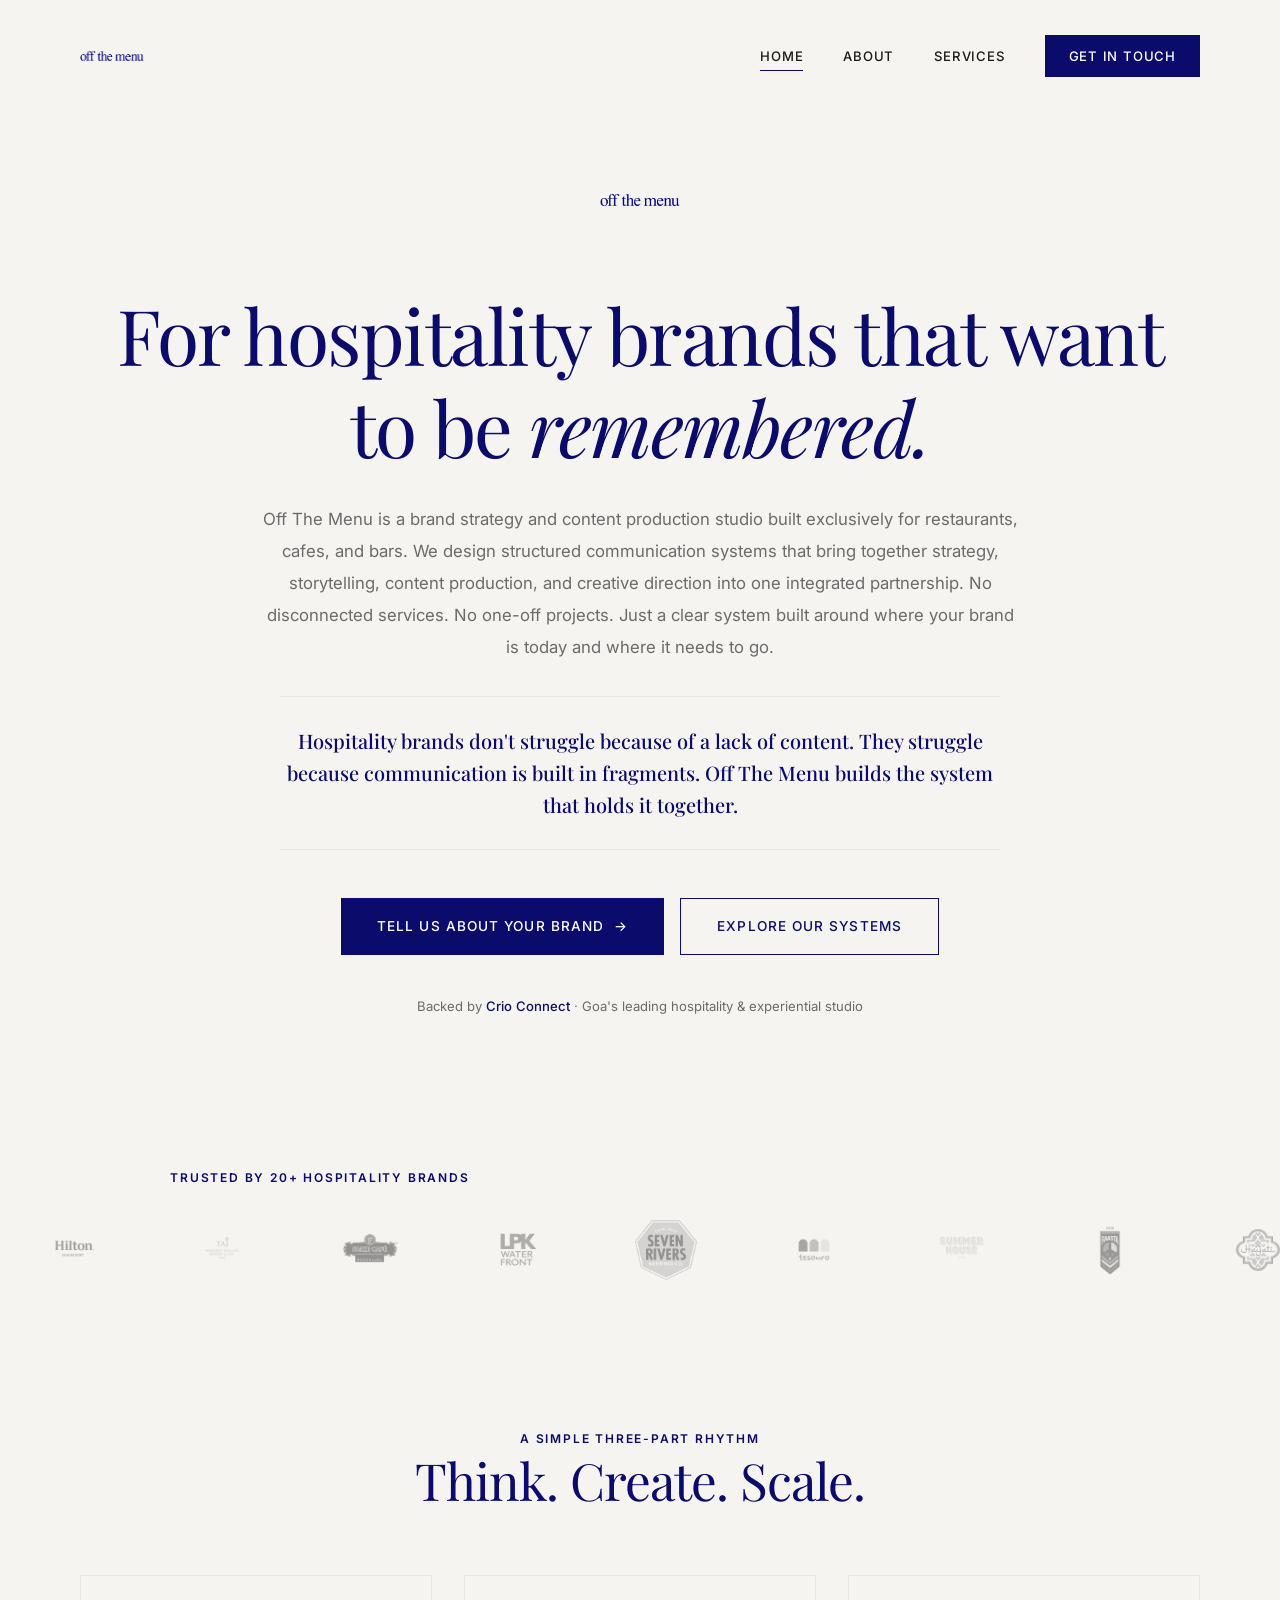
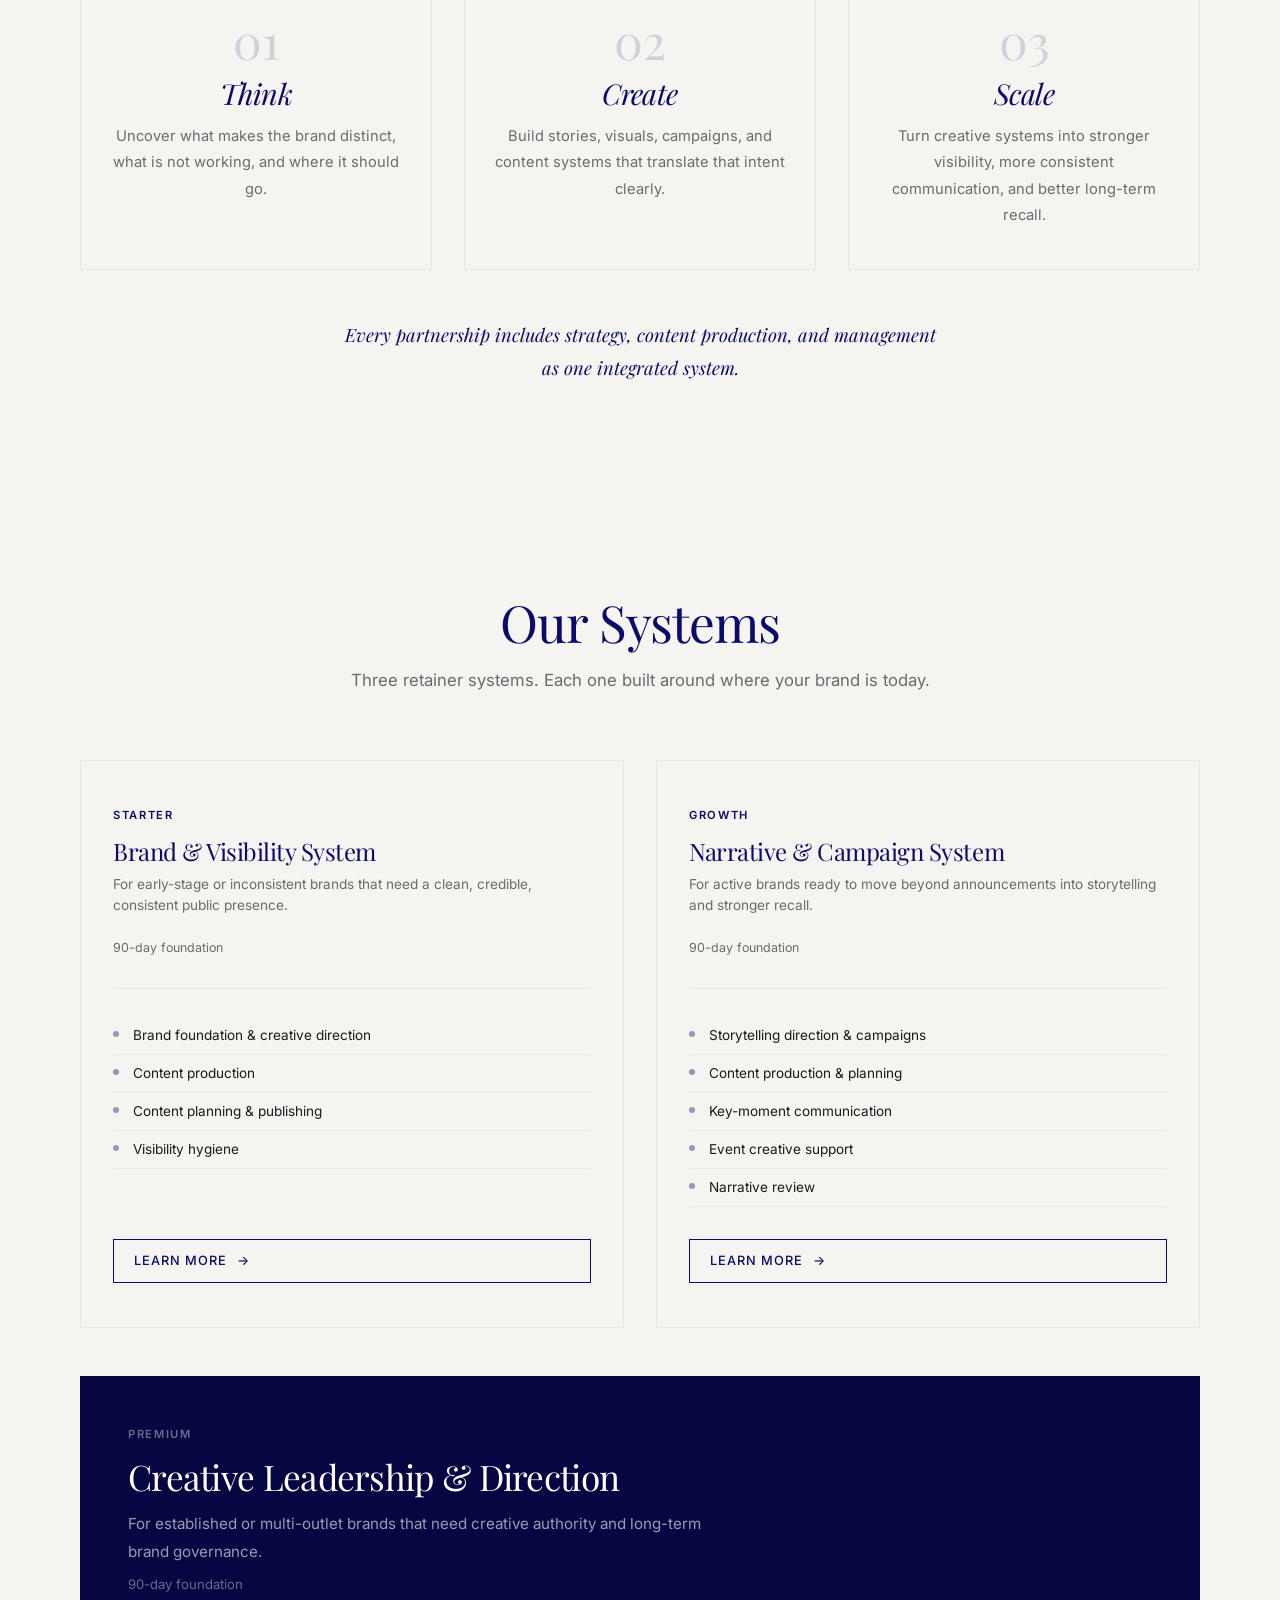
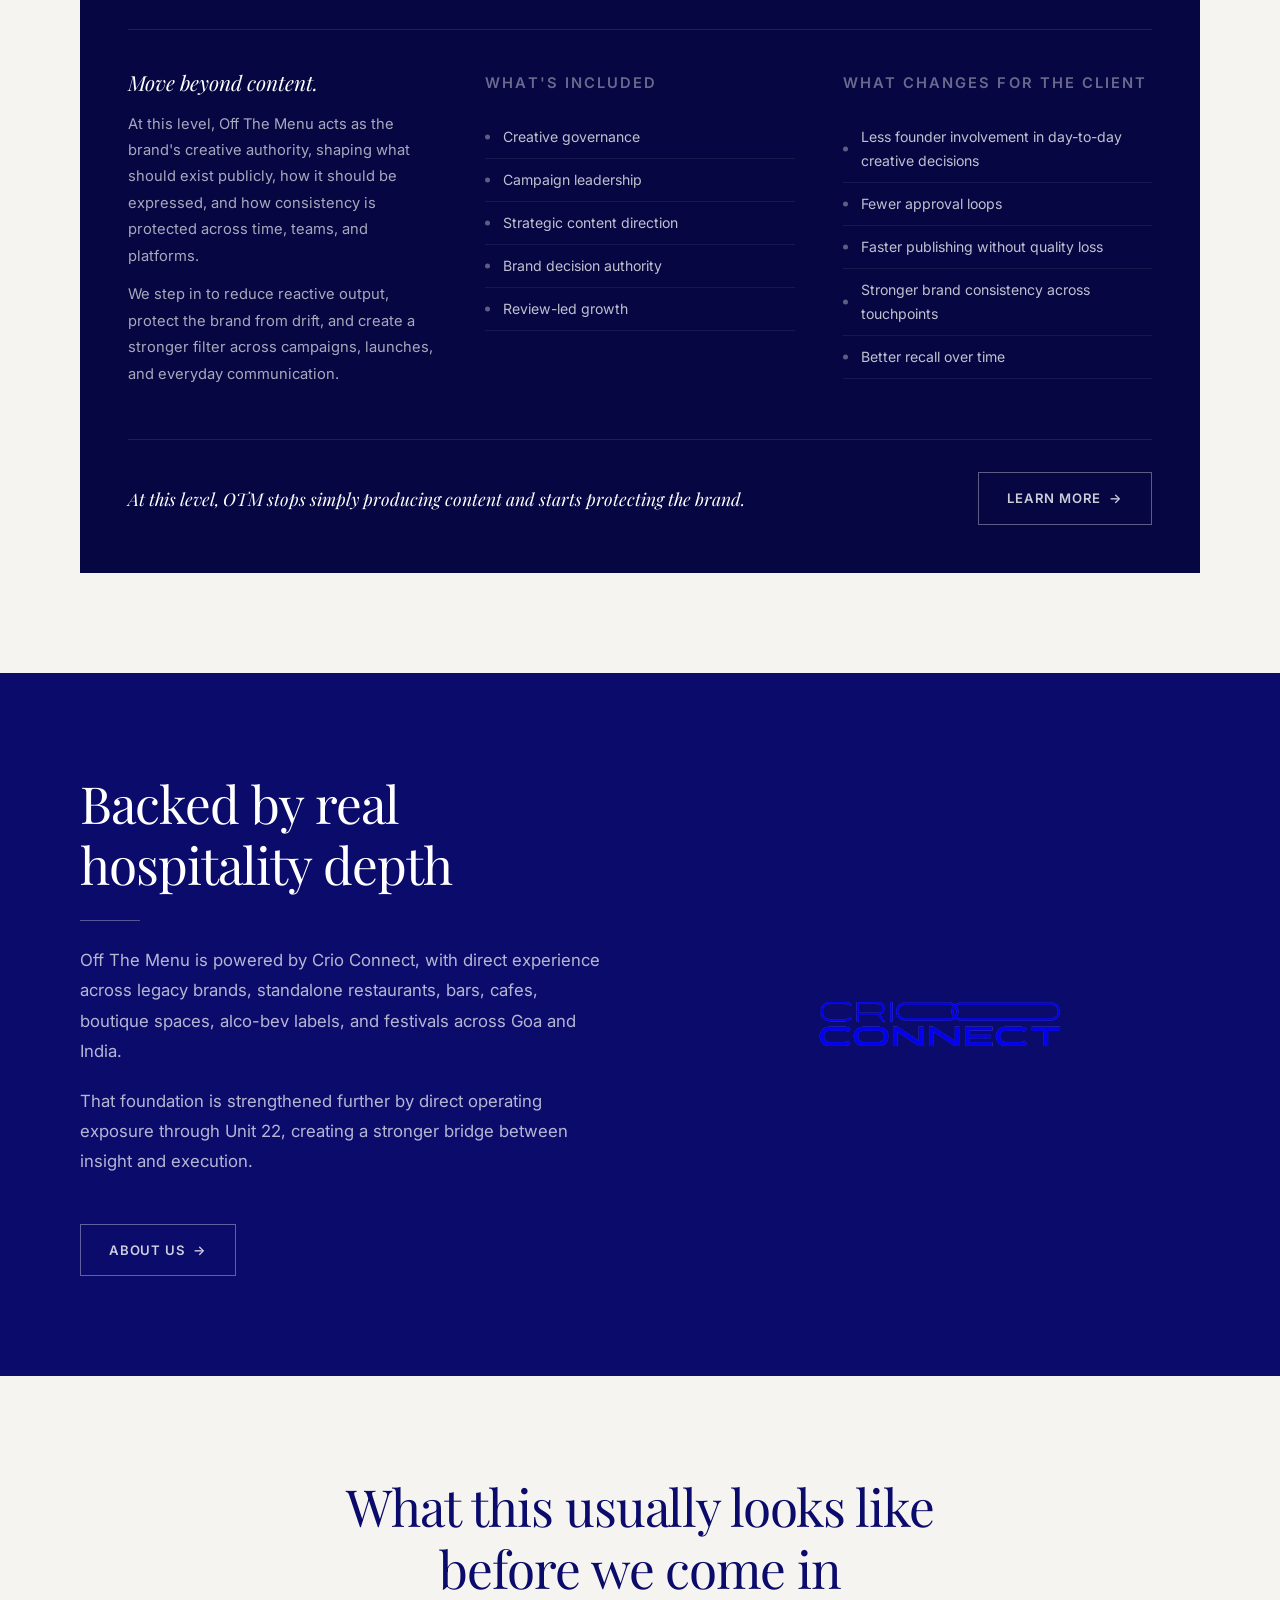
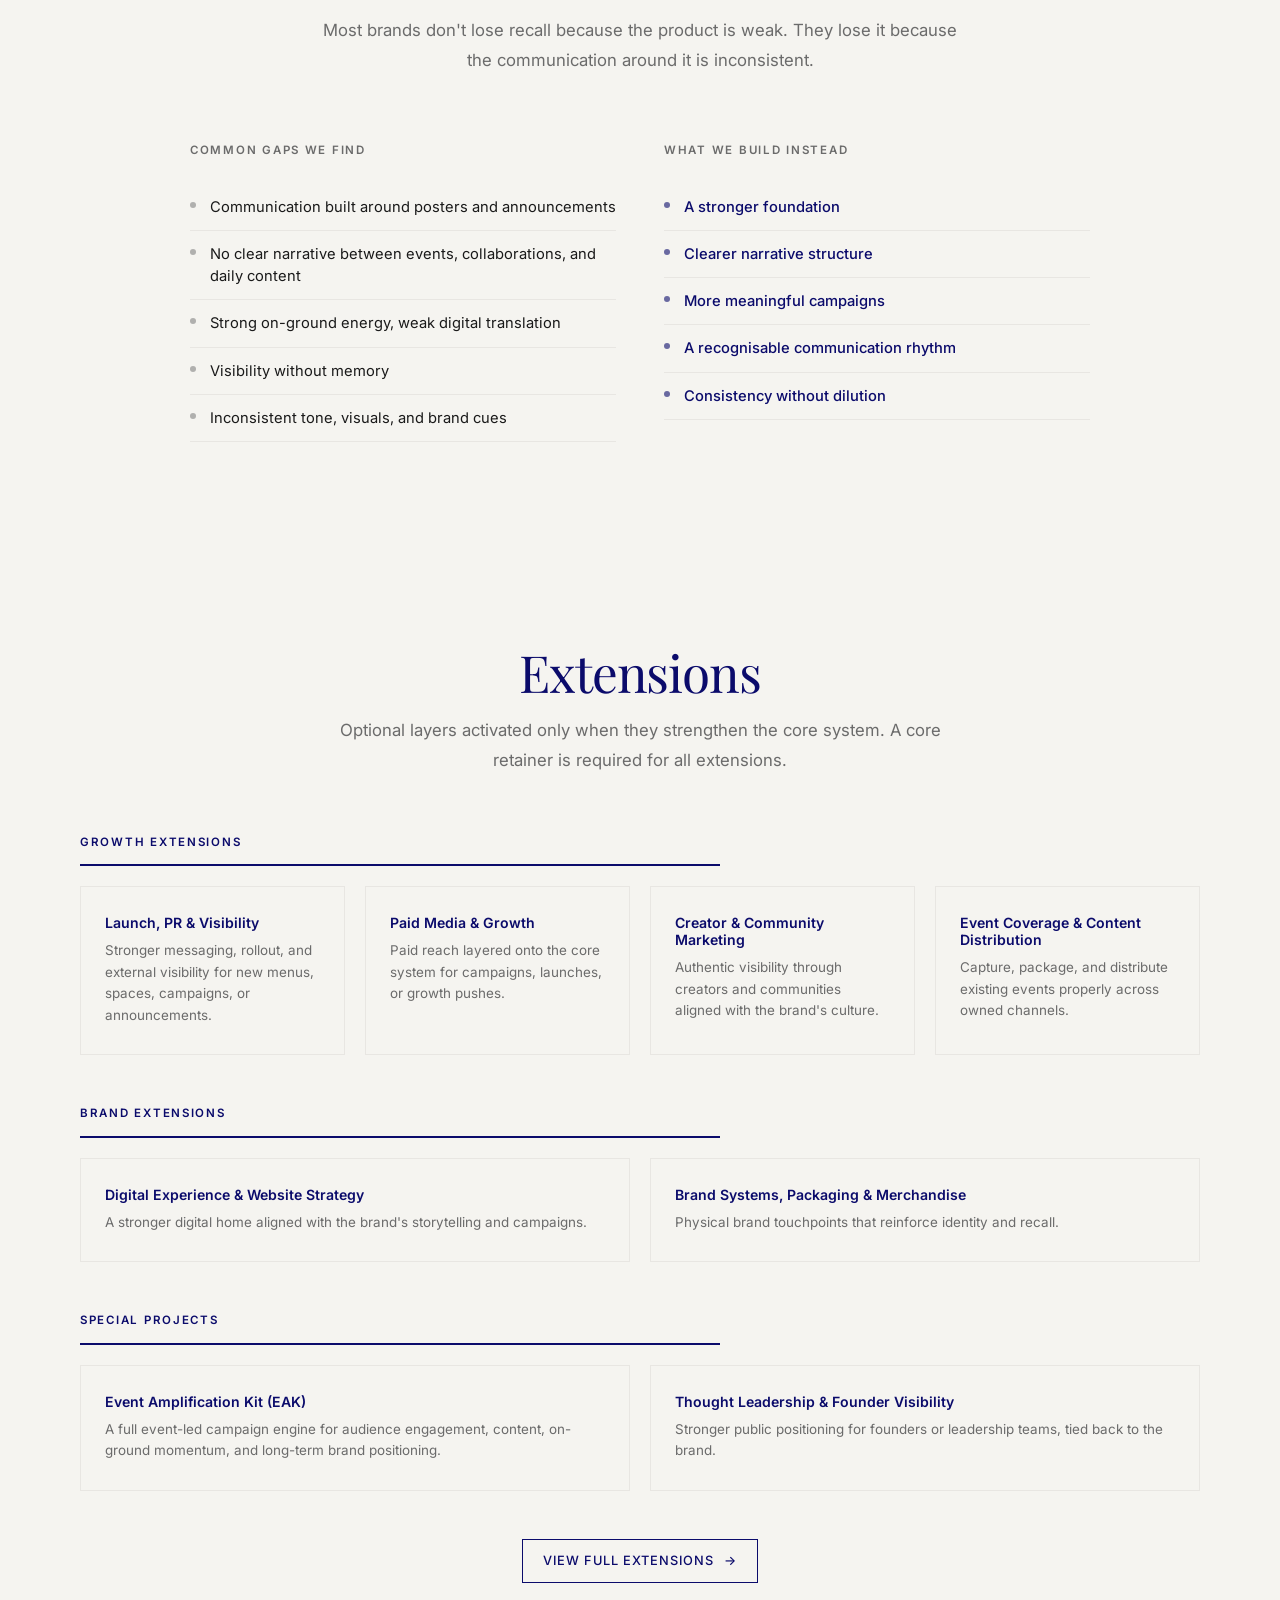
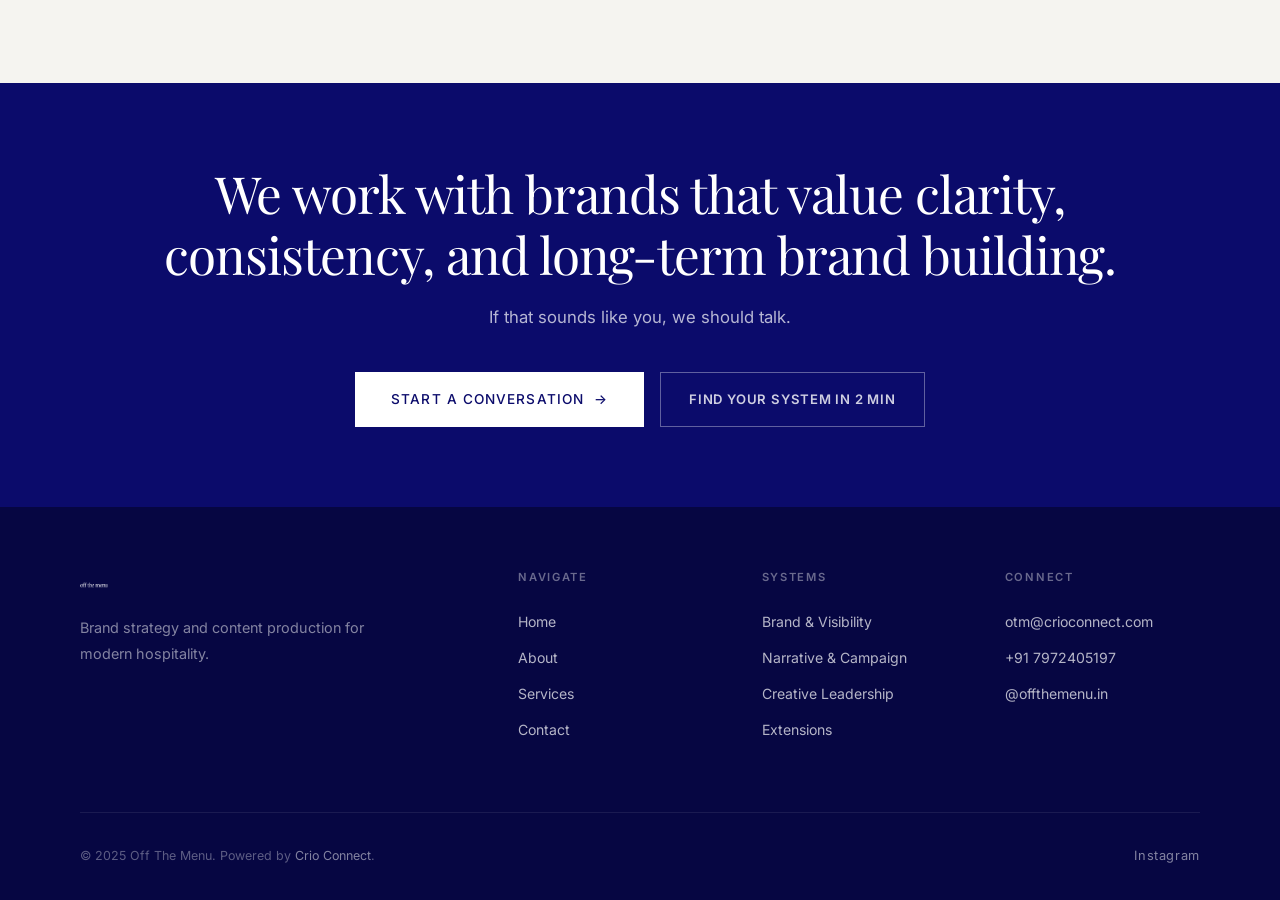
==== commit c00ef359: "Redesign homepage: centered hero, two-column systems, expanded premium, individual extension boxes, " ====
--- a/index.html
+++ b/index.html
@@ -56,36 +56,23 @@
     <a href="contact.html">Contact</a>
   </div>
 
-  <!-- 1. HERO — category, edge, audience -->
-  <section class="hero">
-    <div class="container">
-      <div class="hero__content">
-        <p class="hero__tagline">Brand Strategy &amp; Content Production</p>
-        <h1 class="hero__title">For hospitality brands that want to be <em>remembered.</em></h1>
-        <p class="hero__subtitle">Structured communication systems for restaurants, cafés, and bars. Not disconnected services.</p>
-        <div class="hero__actions">
-          <a href="services.html" class="btn btn--primary">
-            Explore Our Systems
-            <span class="btn__arrow">&rarr;</span>
-          </a>
-          <a href="contact.html" class="btn btn--outline">Start a Conversation</a>
-        </div>
-      </div>
-      <img src="assets/images/hero_whisk.jpg" alt="" class="hero__image" aria-hidden="true">
-    </div>
-    <div class="hero__scroll">
-      <span>Scroll</span>
-      <div class="hero__scroll-line"></div>
-    </div>
-  </section>
-
-  <!-- BACKED BY BANNER -->
-  <div class="backed-banner">
-    <a href="https://crioconnect.com" target="_blank" rel="noopener">
-      Backed by <img src="assets/logos/crio_connect_white_on_blue.png" alt="Crio Connect"> Goa's leading hospitality &amp; experiential studio
-      <span class="backed-banner__arrow">&rarr;</span>
-    </a>
-  </div>
+  <!-- 1. HERO -->
+  <section class="hero hero--centered">
+    <div class="container hero__container">
+      <img src="assets/logos/otm_wordmark_color.png" alt="Off The Menu" class="hero__logo">
+      <h1 class="hero__title hero__title--full">For hospitality brands that want to be <em>remembered.</em></h1>
+      <p class="hero__description">Off The Menu is a brand strategy and content production studio built exclusively for restaurants, cafes, and bars. We design structured communication systems that bring together strategy, storytelling, content production, and creative direction into one integrated partnership. No disconnected services. No one-off projects. Just a clear system built around where your brand is today and where it needs to go.</p>
+      <p class="hero__statement">Hospitality brands don't struggle because of a lack of content. They struggle because communication is built in fragments. Off The Menu builds the system that holds it together.</p>
+      <div class="hero__actions hero__actions--center">
+        <a href="contact.html" class="btn btn--primary">
+          Tell Us About Your Brand
+          <span class="btn__arrow">&rarr;</span>
+        </a>
+        <a href="services.html" class="btn btn--outline">Explore Our Systems</a>
+      </div>
+      <p class="hero__backed">Backed by <a href="https://crioconnect.com" target="_blank" rel="noopener">Crio Connect</a> &middot; Goa's leading hospitality &amp; experiential studio</p>
+    </div>
+  </section>
 
   <!-- LOGO MARQUEE -->
   <div class="marquee">
@@ -144,15 +131,6 @@
     </div>
   </div>
 
-  <!-- 2. PROBLEM — create tension -->
-  <section class="problem">
-    <div class="container reveal">
-      <h2>Hospitality brands don't struggle because of a lack of content.</h2>
-      <p>They struggle because communication is built in fragments — content here, a campaign there, a launch handled separately. The brand loses clarity, consistency, and identity.</p>
-      <p class="problem__highlight">Off The Menu builds the system that holds it together.</p>
-    </div>
-  </section>
-
   <!-- 3. METHOD — how we work -->
   <section class="system">
     <div class="container">
@@ -183,20 +161,21 @@
     </div>
   </section>
 
-  <!-- 4. OUR SYSTEMS — the offer -->
+  <!-- 4. OUR SYSTEMS -->
   <section class="retainers">
     <div class="container">
       <div class="retainers__header reveal">
         <h2>Our Systems</h2>
         <p>Three retainer systems. Each one built around where your brand is today.</p>
       </div>
-      <div class="retainers__grid">
+
+      <!-- Starter + Growth: two-column -->
+      <div class="retainers__grid retainers__grid--two">
         <div class="retainer-card reveal">
-          <p class="retainer-card__tier">System 01</p>
-          <h3 class="retainer-card__name">Brand &amp; Visibility</h3>
+          <p class="retainer-card__tier">Starter</p>
+          <h3 class="retainer-card__name">Brand &amp; Visibility System</h3>
           <p class="retainer-card__audience">For early-stage or inconsistent brands that need a clean, credible, consistent public presence.</p>
-          <p class="retainer-card__price">From $999</p>
-          <p class="retainer-card__term">per month &middot; 90-day foundation</p>
+          <p class="retainer-card__term">90-day foundation</p>
           <div class="retainer-card__divider"></div>
           <ul class="retainer-card__features">
             <li>Brand foundation &amp; creative direction</li>
@@ -206,12 +185,11 @@
           </ul>
           <a href="services.html" class="btn btn--outline btn--sm">Learn More <span class="btn__arrow">&rarr;</span></a>
         </div>
-        <div class="retainer-card retainer-card--featured reveal reveal--delay-1">
-          <p class="retainer-card__tier">System 02</p>
-          <h3 class="retainer-card__name">Narrative &amp; Campaign</h3>
+        <div class="retainer-card reveal reveal--delay-1">
+          <p class="retainer-card__tier">Growth</p>
+          <h3 class="retainer-card__name">Narrative &amp; Campaign System</h3>
           <p class="retainer-card__audience">For active brands ready to move beyond announcements into storytelling and stronger recall.</p>
-          <p class="retainer-card__price">From $1,349</p>
-          <p class="retainer-card__term">per month &middot; 90-day foundation</p>
+          <p class="retainer-card__term">90-day foundation</p>
           <div class="retainer-card__divider"></div>
           <ul class="retainer-card__features">
             <li>Storytelling direction &amp; campaigns</li>
@@ -220,47 +198,48 @@
             <li>Event creative support</li>
             <li>Narrative review</li>
           </ul>
-          <a href="services.html" class="btn btn--primary btn--sm">Learn More <span class="btn__arrow">&rarr;</span></a>
-        </div>
-        <div class="retainer-card reveal reveal--delay-2">
-          <p class="retainer-card__tier">System 03</p>
-          <h3 class="retainer-card__name">Creative Leadership</h3>
-          <p class="retainer-card__audience">For established or multi-outlet brands that need creative authority and long-term brand governance.</p>
-          <p class="retainer-card__price">$1,999 &ndash; $2,499</p>
-          <p class="retainer-card__term">per month &middot; 90-day foundation</p>
-          <div class="retainer-card__divider"></div>
-          <ul class="retainer-card__features">
-            <li>Creative governance</li>
-            <li>Campaign leadership</li>
-            <li>Strategic content direction</li>
-            <li>Brand decision authority</li>
-            <li>Review-led growth</li>
-          </ul>
           <a href="services.html" class="btn btn--outline btn--sm">Learn More <span class="btn__arrow">&rarr;</span></a>
         </div>
       </div>
 
-      <!-- System 03 deep-dive — anchored inside this section -->
-      <div class="premium-callout premium-callout--inset reveal">
-        <div class="premium-callout__eyebrow">System 03 &mdash; Creative Leadership &amp; Direction</div>
-        <div class="premium-callout__inner">
-          <div class="premium-callout__left">
-            <h3 class="premium-callout__heading">This is not a content retainer. This is a creative leadership role.</h3>
-            <div class="divider divider--light"></div>
-            <p>At this level, Off The Menu acts as the brand's creative authority — shaping what should exist publicly, how it should be expressed, and how consistency is protected across time, teams, and platforms.</p>
+      <!-- Premium: full-width expanded detail -->
+      <div class="premium-detail reveal">
+        <div class="premium-detail__header">
+          <p class="premium-detail__tier">Premium</p>
+          <h3 class="premium-detail__name">Creative Leadership &amp; Direction</h3>
+          <p class="premium-detail__audience">For established or multi-outlet brands that need creative authority and long-term brand governance.</p>
+          <p class="premium-detail__term">90-day foundation</p>
+        </div>
+        <div class="premium-detail__body">
+          <div class="premium-detail__left">
+            <h4>Move beyond content.</h4>
+            <p>At this level, Off The Menu acts as the brand's creative authority, shaping what should exist publicly, how it should be expressed, and how consistency is protected across time, teams, and platforms.</p>
             <p>We step in to reduce reactive output, protect the brand from drift, and create a stronger filter across campaigns, launches, and everyday communication.</p>
           </div>
-          <div class="premium-callout__right">
-            <p class="premium-callout__subtitle">What changes for the client</p>
-            <ul class="premium-callout__list">
+          <div class="premium-detail__middle">
+            <p class="premium-detail__col-label">What's included</p>
+            <ul class="premium-detail__features">
+              <li>Creative governance</li>
+              <li>Campaign leadership</li>
+              <li>Strategic content direction</li>
+              <li>Brand decision authority</li>
+              <li>Review-led growth</li>
+            </ul>
+          </div>
+          <div class="premium-detail__right">
+            <p class="premium-detail__col-label">What changes for the client</p>
+            <ul class="premium-detail__features">
               <li>Less founder involvement in day-to-day creative decisions</li>
               <li>Fewer approval loops</li>
               <li>Faster publishing without quality loss</li>
               <li>Stronger brand consistency across touchpoints</li>
               <li>Better recall over time</li>
             </ul>
-            <p class="premium-callout__close">At this level, OTM stops simply producing content and starts protecting the brand.</p>
-          </div>
+          </div>
+        </div>
+        <div class="premium-detail__footer">
+          <p class="premium-detail__close">At this level, OTM stops simply producing content and starts protecting the brand.</p>
+          <a href="services.html" class="btn btn--outline-light btn--sm">Learn More <span class="btn__arrow">&rarr;</span></a>
         </div>
       </div>
     </div>
@@ -273,7 +252,7 @@
         <div class="reveal">
           <h2>Backed by real hospitality depth</h2>
           <div class="divider divider--light"></div>
-          <p>Off The Menu is powered by Crio Connect — with direct experience across legacy brands, standalone restaurants, bars, cafés, boutique spaces, alco-bev labels, and festivals across Goa and India.</p>
+          <p>Off The Menu is powered by Crio Connect, with direct experience across legacy brands, standalone restaurants, bars, cafes, boutique spaces, alco-bev labels, and festivals across Goa and India.</p>
           <p>That foundation is strengthened further by direct operating exposure through Unit 22, creating a stronger bridge between insight and execution.</p>
           <br>
           <a href="about.html" class="btn btn--outline-light">
@@ -316,6 +295,73 @@
             <li>Consistency without dilution</li>
           </ul>
         </div>
+      </div>
+    </div>
+  </section>
+
+  <!-- EXTENSIONS -->
+  <section class="extensions-preview">
+    <div class="container">
+      <div class="extensions-preview__header reveal">
+        <h2>Extensions</h2>
+        <p>Optional layers activated only when they strengthen the core system. A core retainer is required for all extensions.</p>
+      </div>
+
+      <!-- Growth Extensions -->
+      <div class="ext-category reveal">
+        <p class="ext-category__label">Growth Extensions</p>
+        <div class="ext-category__grid ext-category__grid--4">
+          <div class="ext-box">
+            <h4 class="ext-box__name">Launch, PR &amp; Visibility</h4>
+            <p class="ext-box__desc">Stronger messaging, rollout, and external visibility for new menus, spaces, campaigns, or announcements.</p>
+          </div>
+          <div class="ext-box">
+            <h4 class="ext-box__name">Paid Media &amp; Growth</h4>
+            <p class="ext-box__desc">Paid reach layered onto the core system for campaigns, launches, or growth pushes.</p>
+          </div>
+          <div class="ext-box">
+            <h4 class="ext-box__name">Creator &amp; Community Marketing</h4>
+            <p class="ext-box__desc">Authentic visibility through creators and communities aligned with the brand's culture.</p>
+          </div>
+          <div class="ext-box">
+            <h4 class="ext-box__name">Event Coverage &amp; Content Distribution</h4>
+            <p class="ext-box__desc">Capture, package, and distribute existing events properly across owned channels.</p>
+          </div>
+        </div>
+      </div>
+
+      <!-- Brand Extensions -->
+      <div class="ext-category reveal">
+        <p class="ext-category__label">Brand Extensions</p>
+        <div class="ext-category__grid ext-category__grid--2">
+          <div class="ext-box">
+            <h4 class="ext-box__name">Digital Experience &amp; Website Strategy</h4>
+            <p class="ext-box__desc">A stronger digital home aligned with the brand's storytelling and campaigns.</p>
+          </div>
+          <div class="ext-box">
+            <h4 class="ext-box__name">Brand Systems, Packaging &amp; Merchandise</h4>
+            <p class="ext-box__desc">Physical brand touchpoints that reinforce identity and recall.</p>
+          </div>
+        </div>
+      </div>
+
+      <!-- Special Projects -->
+      <div class="ext-category reveal">
+        <p class="ext-category__label">Special Projects</p>
+        <div class="ext-category__grid ext-category__grid--2">
+          <div class="ext-box">
+            <h4 class="ext-box__name">Event Amplification Kit (EAK)</h4>
+            <p class="ext-box__desc">A full event-led campaign engine for audience engagement, content, on-ground momentum, and long-term brand positioning.</p>
+          </div>
+          <div class="ext-box">
+            <h4 class="ext-box__name">Thought Leadership &amp; Founder Visibility</h4>
+            <p class="ext-box__desc">Stronger public positioning for founders or leadership teams, tied back to the brand.</p>
+          </div>
+        </div>
+      </div>
+
+      <div class="extensions-preview__footer reveal">
+        <a href="services.html" class="btn btn--outline btn--sm">View Full Extensions <span class="btn__arrow">&rarr;</span></a>
       </div>
     </div>
   </section>
--- a/css/styles.css
+++ b/css/styles.css
@@ -219,7 +219,7 @@
 }
 
 .nav__logo img {
-  height: 56px;
+  height: 64px;
   width: auto;
 }
 
@@ -335,10 +335,88 @@
   display: flex;
   align-items: center;
   position: relative;
-  padding: 160px 0 120px;
+  padding: 160px 0 100px;
   overflow: hidden;
 }
 
+.hero--centered {
+  text-align: center;
+}
+
+.hero--centered .hero__container {
+  display: flex;
+  flex-direction: column;
+  align-items: center;
+}
+
+.hero__logo {
+  height: 80px;
+  width: auto;
+  margin-bottom: 48px;
+}
+
+.hero__title {
+  color: var(--navy);
+  margin-bottom: 32px;
+  max-width: 800px;
+}
+
+.hero__title--full {
+  max-width: 100%;
+}
+
+.hero__title em {
+  font-style: italic;
+}
+
+.hero__description {
+  font-size: 1.05rem;
+  line-height: 1.9;
+  color: var(--text-light);
+  max-width: 760px;
+  margin-bottom: 32px;
+}
+
+.hero__statement {
+  font-family: var(--font-serif);
+  font-size: 1.25rem;
+  line-height: 1.6;
+  color: var(--navy);
+  font-weight: 500;
+  max-width: 720px;
+  margin-bottom: 48px;
+  padding: 28px 0;
+  border-top: 1px solid var(--warm-gray);
+  border-bottom: 1px solid var(--warm-gray);
+}
+
+.hero__actions {
+  display: flex;
+  gap: 16px;
+  flex-wrap: wrap;
+}
+
+.hero__actions--center {
+  justify-content: center;
+  margin-bottom: 40px;
+}
+
+.hero__backed {
+  font-size: 0.82rem;
+  color: var(--text-light);
+  max-width: none;
+}
+
+.hero__backed a {
+  color: var(--navy);
+  font-weight: 500;
+}
+
+.hero__backed a:hover {
+  text-decoration: underline;
+}
+
+/* Legacy hero elements (kept for compatibility) */
 .hero__content {
   position: relative;
   z-index: 2;
@@ -354,16 +432,6 @@
   margin-bottom: 32px;
 }
 
-.hero__title {
-  color: var(--navy);
-  margin-bottom: 32px;
-  max-width: 800px;
-}
-
-.hero__title em {
-  font-style: italic;
-}
-
 .hero__subtitle {
   font-size: 1.15rem;
   line-height: 1.8;
@@ -372,53 +440,8 @@
   margin-bottom: 48px;
 }
 
-.hero__actions {
-  display: flex;
-  gap: 16px;
-  flex-wrap: wrap;
-}
-
 .hero__image {
-  position: absolute;
-  right: -60px;
-  top: 50%;
-  transform: translateY(-50%);
-  width: 42%;
-  max-width: 520px;
-  z-index: 1;
-  opacity: 0.15;
-}
-
-.hero__scroll {
-  position: absolute;
-  bottom: 40px;
-  left: 50%;
-  transform: translateX(-50%);
-  display: flex;
-  flex-direction: column;
-  align-items: center;
-  gap: 8px;
-}
-
-.hero__scroll span {
-  font-size: 0.7rem;
-  letter-spacing: 0.15em;
-  text-transform: uppercase;
-  color: var(--text-light);
-}
-
-.hero__scroll-line {
-  width: 1px;
-  height: 40px;
-  background: var(--navy);
-  animation: scrollLine 2s ease-in-out infinite;
-}
-
-@keyframes scrollLine {
-  0% { transform: scaleY(0); transform-origin: top; }
-  50% { transform: scaleY(1); transform-origin: top; }
-  51% { transform-origin: bottom; }
-  100% { transform: scaleY(0); transform-origin: bottom; }
+  display: none;
 }
 
 /* ============================================
@@ -1494,6 +1517,187 @@
 }
 
 /* ============================================
+   EXTENSIONS FULL (Services page)
+   ============================================ */
+.extensions--full {
+  background: var(--cream);
+}
+
+.ext-bucket {
+  margin-bottom: 72px;
+}
+
+.ext-bucket__header {
+  padding-bottom: 24px;
+  border-bottom: 2px solid var(--navy);
+  margin-bottom: 32px;
+}
+
+.ext-bucket__label {
+  font-size: 0.72rem;
+  font-weight: 600;
+  letter-spacing: 0.15em;
+  text-transform: uppercase;
+  color: var(--navy);
+  margin-bottom: 8px;
+}
+
+.ext-bucket__desc {
+  color: var(--text-light);
+  font-size: 0.92rem;
+  max-width: 600px;
+}
+
+.ext-card {
+  border: 1px solid var(--warm-gray);
+  margin-bottom: 16px;
+  transition: border-color 0.3s ease;
+}
+
+.ext-card:hover {
+  border-color: var(--navy);
+}
+
+.ext-card--featured {
+  border-color: var(--navy);
+  position: relative;
+}
+
+.ext-card--featured::before {
+  content: 'Full Campaign Package';
+  position: absolute;
+  top: -1px;
+  left: -1px;
+  right: -1px;
+  background: var(--navy);
+  color: var(--white);
+  font-size: 0.68rem;
+  font-weight: 600;
+  letter-spacing: 0.12em;
+  text-transform: uppercase;
+  text-align: center;
+  padding: 7px;
+}
+
+.ext-card--featured .ext-card__top {
+  padding-top: 40px;
+}
+
+.ext-card__top {
+  display: flex;
+  gap: 24px;
+  align-items: flex-start;
+  padding: 28px 32px;
+  border-bottom: 1px solid var(--warm-gray);
+}
+
+.ext-card__num {
+  font-family: var(--font-serif);
+  font-size: 2rem;
+  color: var(--navy);
+  opacity: 0.15;
+  line-height: 1;
+  flex-shrink: 0;
+  width: 48px;
+  padding-top: 4px;
+}
+
+.ext-card__name {
+  font-family: var(--font-serif);
+  font-size: 1.2rem;
+  color: var(--navy);
+  margin-bottom: 6px;
+  font-weight: 500;
+}
+
+.ext-card__desc {
+  font-size: 0.88rem;
+  color: var(--text-light);
+  line-height: 1.6;
+  margin: 0;
+}
+
+.ext-card__body {
+  display: grid;
+  grid-template-columns: 1fr 280px;
+  gap: 0;
+}
+
+.ext-card__deliverables {
+  padding: 24px 32px;
+  border-right: 1px solid var(--warm-gray);
+}
+
+.ext-card__deliverables ul {
+  list-style: none;
+  margin-top: 12px;
+}
+
+.ext-card__deliverables ul li {
+  font-size: 0.86rem;
+  color: var(--text);
+  padding: 6px 0 6px 16px;
+  border-bottom: 1px solid rgba(0,0,0,0.04);
+  position: relative;
+}
+
+.ext-card__deliverables ul li::before {
+  content: '';
+  position: absolute;
+  left: 0;
+  top: 50%;
+  transform: translateY(-50%);
+  width: 4px;
+  height: 4px;
+  border-radius: 50%;
+  background: var(--navy);
+  opacity: 0.35;
+}
+
+.ext-card__meta {
+  padding: 24px 28px;
+  display: flex;
+  flex-direction: column;
+  gap: 28px;
+}
+
+.ext-card__col-label {
+  font-size: 0.68rem;
+  font-weight: 600;
+  letter-spacing: 0.14em;
+  text-transform: uppercase;
+  color: var(--text-light);
+  margin-bottom: 8px;
+}
+
+.ext-card__meta p {
+  font-size: 0.88rem;
+  color: var(--text);
+}
+
+.ext-card__price {
+  font-family: var(--font-serif);
+  font-size: 1.1rem !important;
+  color: var(--navy) !important;
+  margin-bottom: 6px !important;
+}
+
+.ext-card__price-note {
+  font-size: 0.78rem !important;
+  color: var(--text-light) !important;
+  line-height: 1.5 !important;
+}
+
+.ext-card__not {
+  padding: 12px 32px;
+  font-size: 0.78rem;
+  color: var(--text-light);
+  font-style: italic;
+  background: var(--warm-gray);
+  border-top: 1px solid var(--warm-gray);
+}
+
+/* ============================================
    EXTENSIONS 3-COLUMN
    ============================================ */
 .extensions__grid--3 {
@@ -1650,6 +1854,212 @@
 }
 
 /* ============================================
+   PREMIUM DETAIL (Homepage — expanded system card)
+   ============================================ */
+.premium-detail {
+  background: var(--navy-dark);
+  color: var(--white);
+  margin-top: 48px;
+  padding: 48px;
+}
+
+.premium-detail__header {
+  margin-bottom: 40px;
+  padding-bottom: 32px;
+  border-bottom: 1px solid rgba(255,255,255,0.1);
+}
+
+.premium-detail__tier {
+  font-size: 0.7rem;
+  font-weight: 600;
+  letter-spacing: 0.15em;
+  text-transform: uppercase;
+  color: rgba(255,255,255,0.4);
+  margin-bottom: 12px;
+}
+
+.premium-detail__name {
+  font-family: var(--font-serif);
+  font-size: clamp(1.6rem, 3vw, 2.2rem);
+  color: var(--white);
+  margin-bottom: 12px;
+  font-weight: 400;
+}
+
+.premium-detail__audience {
+  font-size: 0.95rem;
+  color: rgba(255,255,255,0.6);
+  max-width: 600px;
+  margin-bottom: 8px;
+}
+
+.premium-detail__term {
+  font-size: 0.82rem;
+  color: rgba(255,255,255,0.4);
+}
+
+.premium-detail__body {
+  display: grid;
+  grid-template-columns: 1fr 1fr 1fr;
+  gap: 48px;
+  margin-bottom: 40px;
+}
+
+.premium-detail__body h4 {
+  font-family: var(--font-serif);
+  font-size: 1.3rem;
+  font-weight: 400;
+  font-style: italic;
+  color: var(--white);
+  text-transform: none;
+  letter-spacing: 0;
+  margin-bottom: 16px;
+}
+
+.premium-detail__body p {
+  color: rgba(255,255,255,0.65);
+  margin-bottom: 12px;
+  font-size: 0.92rem;
+}
+
+.premium-detail__col-label {
+  font-size: 0.68rem;
+  font-weight: 600;
+  letter-spacing: 0.14em;
+  text-transform: uppercase;
+  color: rgba(255,255,255,0.4) !important;
+  margin-bottom: 20px !important;
+}
+
+.premium-detail__features {
+  list-style: none;
+}
+
+.premium-detail__features li {
+  font-size: 0.88rem;
+  color: rgba(255,255,255,0.75);
+  padding: 9px 0 9px 18px;
+  border-bottom: 1px solid rgba(255,255,255,0.07);
+  position: relative;
+}
+
+.premium-detail__features li::before {
+  content: '';
+  position: absolute;
+  left: 0;
+  top: 50%;
+  transform: translateY(-50%);
+  width: 5px;
+  height: 5px;
+  border-radius: 50%;
+  background: rgba(255,255,255,0.35);
+}
+
+.premium-detail__footer {
+  display: flex;
+  align-items: center;
+  justify-content: space-between;
+  padding-top: 32px;
+  border-top: 1px solid rgba(255,255,255,0.1);
+}
+
+.premium-detail__close {
+  font-family: var(--font-serif);
+  font-style: italic;
+  font-size: 1.1rem;
+  color: var(--white) !important;
+}
+
+/* ============================================
+   RETAINERS TWO-COLUMN
+   ============================================ */
+.retainers__grid--two {
+  display: grid;
+  grid-template-columns: repeat(2, 1fr);
+  gap: 32px;
+}
+
+/* ============================================
+   EXTENSIONS PREVIEW (Homepage)
+   ============================================ */
+.extensions-preview {
+  background: var(--cream);
+}
+
+.extensions-preview__header {
+  text-align: center;
+  margin-bottom: 56px;
+}
+
+.extensions-preview__header h2 {
+  color: var(--navy);
+  margin-bottom: 12px;
+}
+
+.extensions-preview__header p {
+  margin: 0 auto;
+}
+
+.ext-category {
+  margin-bottom: 48px;
+}
+
+.ext-category__label {
+  font-size: 0.72rem;
+  font-weight: 600;
+  letter-spacing: 0.15em;
+  text-transform: uppercase;
+  color: var(--navy);
+  margin-bottom: 20px;
+  padding-bottom: 12px;
+  border-bottom: 2px solid var(--navy);
+}
+
+.ext-category__grid {
+  display: grid;
+  gap: 20px;
+}
+
+.ext-category__grid--4 {
+  grid-template-columns: repeat(4, 1fr);
+}
+
+.ext-category__grid--2 {
+  grid-template-columns: repeat(2, 1fr);
+}
+
+.ext-box {
+  padding: 28px 24px;
+  border: 1px solid var(--warm-gray);
+  transition: var(--transition);
+}
+
+.ext-box:hover {
+  border-color: var(--navy);
+}
+
+.ext-box__name {
+  font-family: var(--font-sans);
+  font-size: 0.88rem;
+  font-weight: 600;
+  text-transform: none;
+  letter-spacing: 0;
+  color: var(--navy);
+  margin-bottom: 8px;
+}
+
+.ext-box__desc {
+  font-size: 0.84rem;
+  color: var(--text-light);
+  line-height: 1.6;
+}
+
+.extensions-preview__footer {
+  text-align: center;
+  margin-top: 48px;
+}
+
+/* ============================================
    ANIMATIONS
    ============================================ */
 .reveal {
@@ -1711,6 +2121,15 @@
     grid-template-columns: 1fr !important;
   }
 
+  .ext-card__body {
+    grid-template-columns: 1fr;
+  }
+
+  .ext-card__deliverables {
+    border-right: none;
+    border-bottom: 1px solid var(--warm-gray);
+  }
+
   .premium-callout__inner {
     grid-template-columns: 1fr;
     gap: 40px;
@@ -1720,6 +2139,35 @@
     padding: 40px 24px;
   }
 
+  .retainers__grid--two {
+    grid-template-columns: 1fr;
+    max-width: 500px;
+    margin: 0 auto;
+  }
+
+  .premium-detail {
+    padding: 32px 24px;
+  }
+
+  .premium-detail__body {
+    grid-template-columns: 1fr;
+    gap: 32px;
+  }
+
+  .premium-detail__footer {
+    flex-direction: column;
+    gap: 20px;
+    text-align: center;
+  }
+
+  .ext-category__grid--4 {
+    grid-template-columns: repeat(2, 1fr);
+  }
+
+  .ext-category__grid--2 {
+    grid-template-columns: 1fr;
+  }
+
   .services__two-col {
     grid-template-columns: 1fr;
     gap: 48px;
@@ -1739,10 +2187,6 @@
     gap: 32px;
   }
 
-  .hero__image {
-    display: none;
-  }
-
   .marquee__logo {
     height: 48px;
     min-width: 80px;
@@ -1775,7 +2219,15 @@
   }
 
   .nav__logo img {
-    height: 44px;
+    height: 52px;
+  }
+
+  .hero__logo {
+    height: 56px;
+  }
+
+  .ext-category__grid--4 {
+    grid-template-columns: 1fr;
   }
 
   .hero {
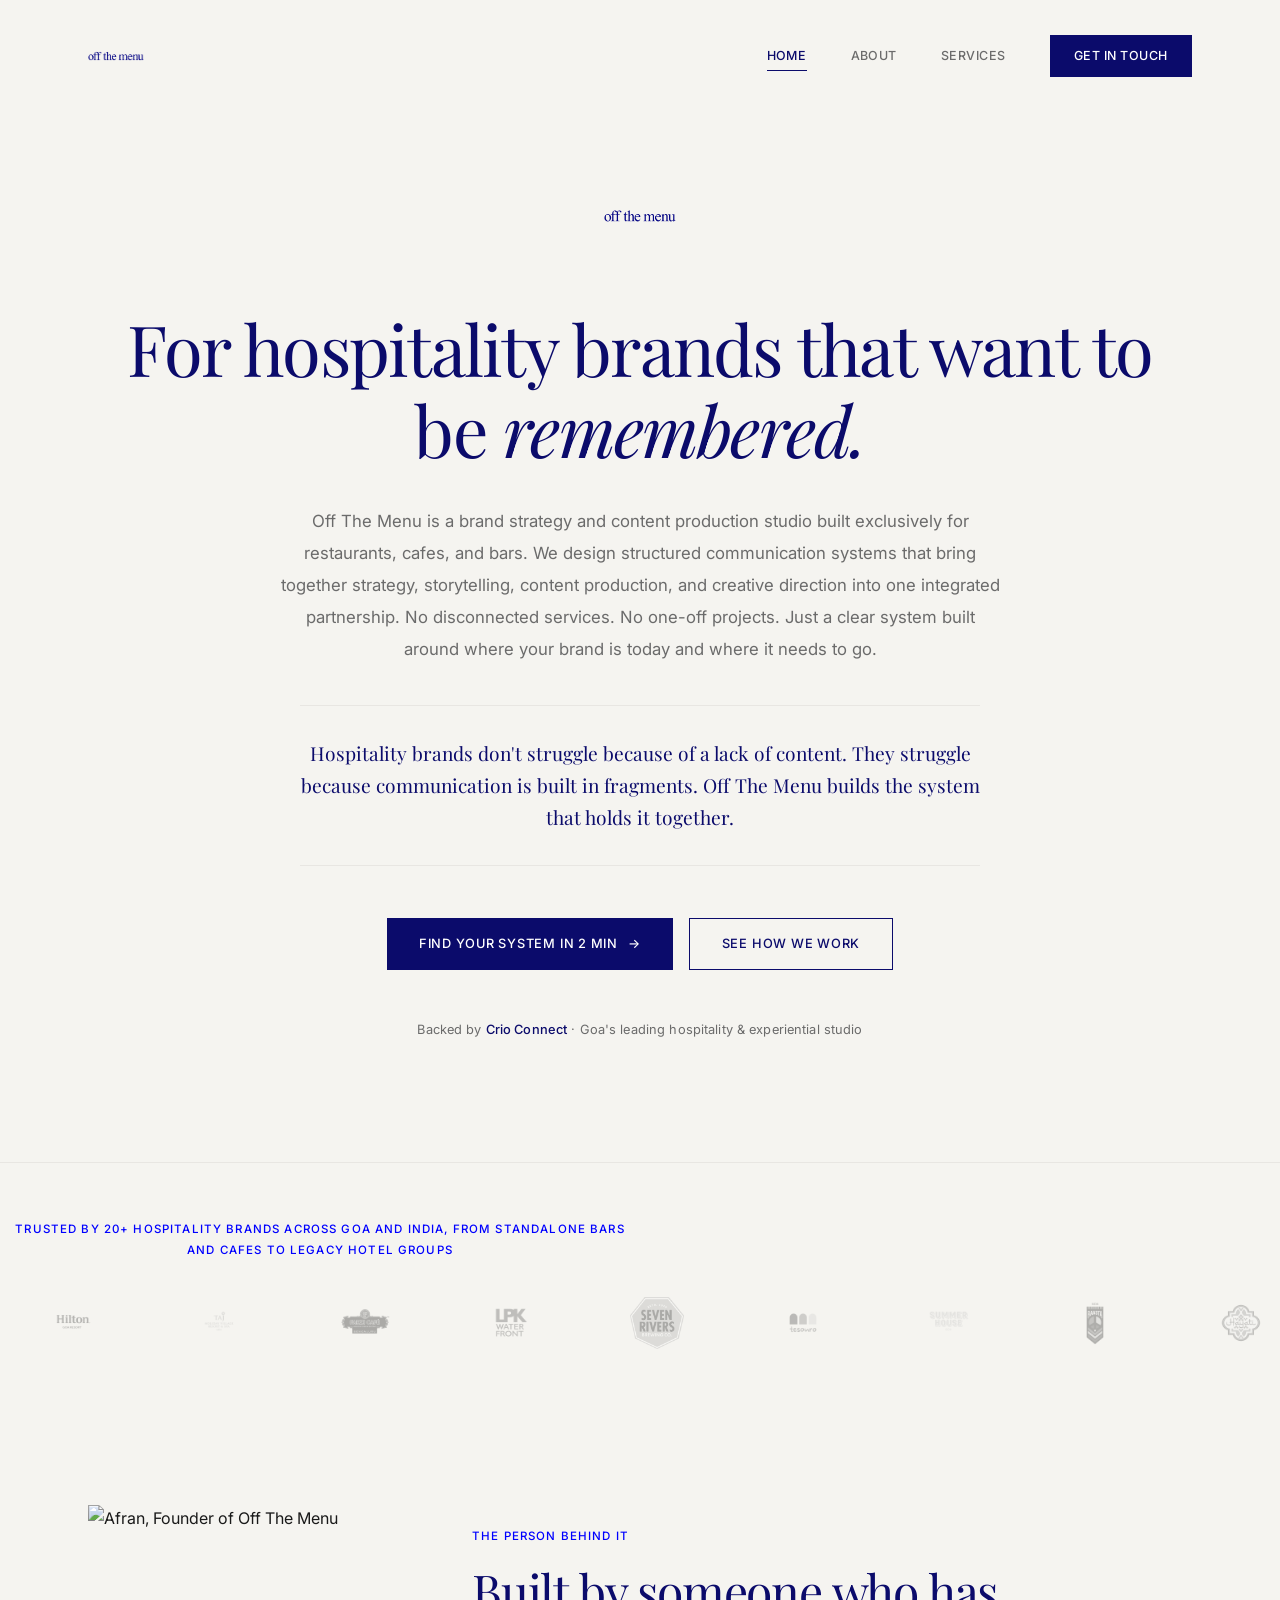
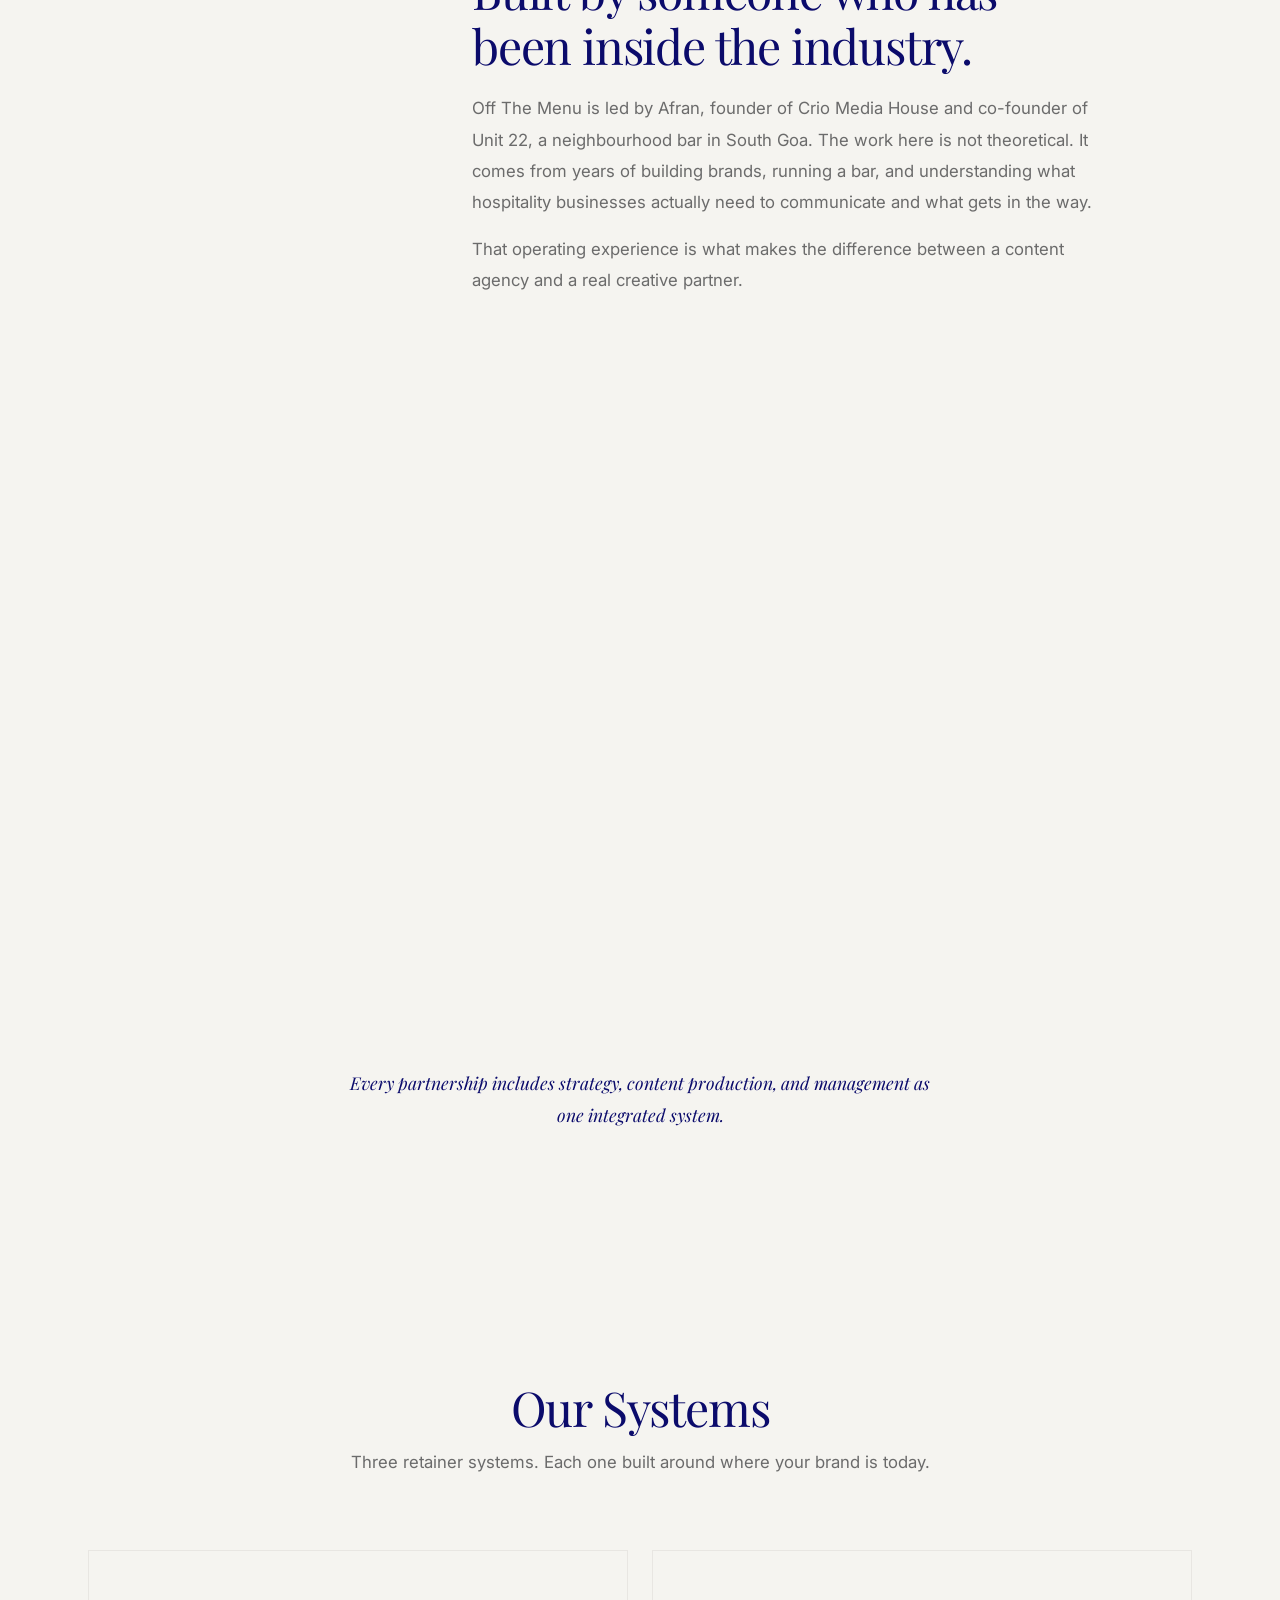
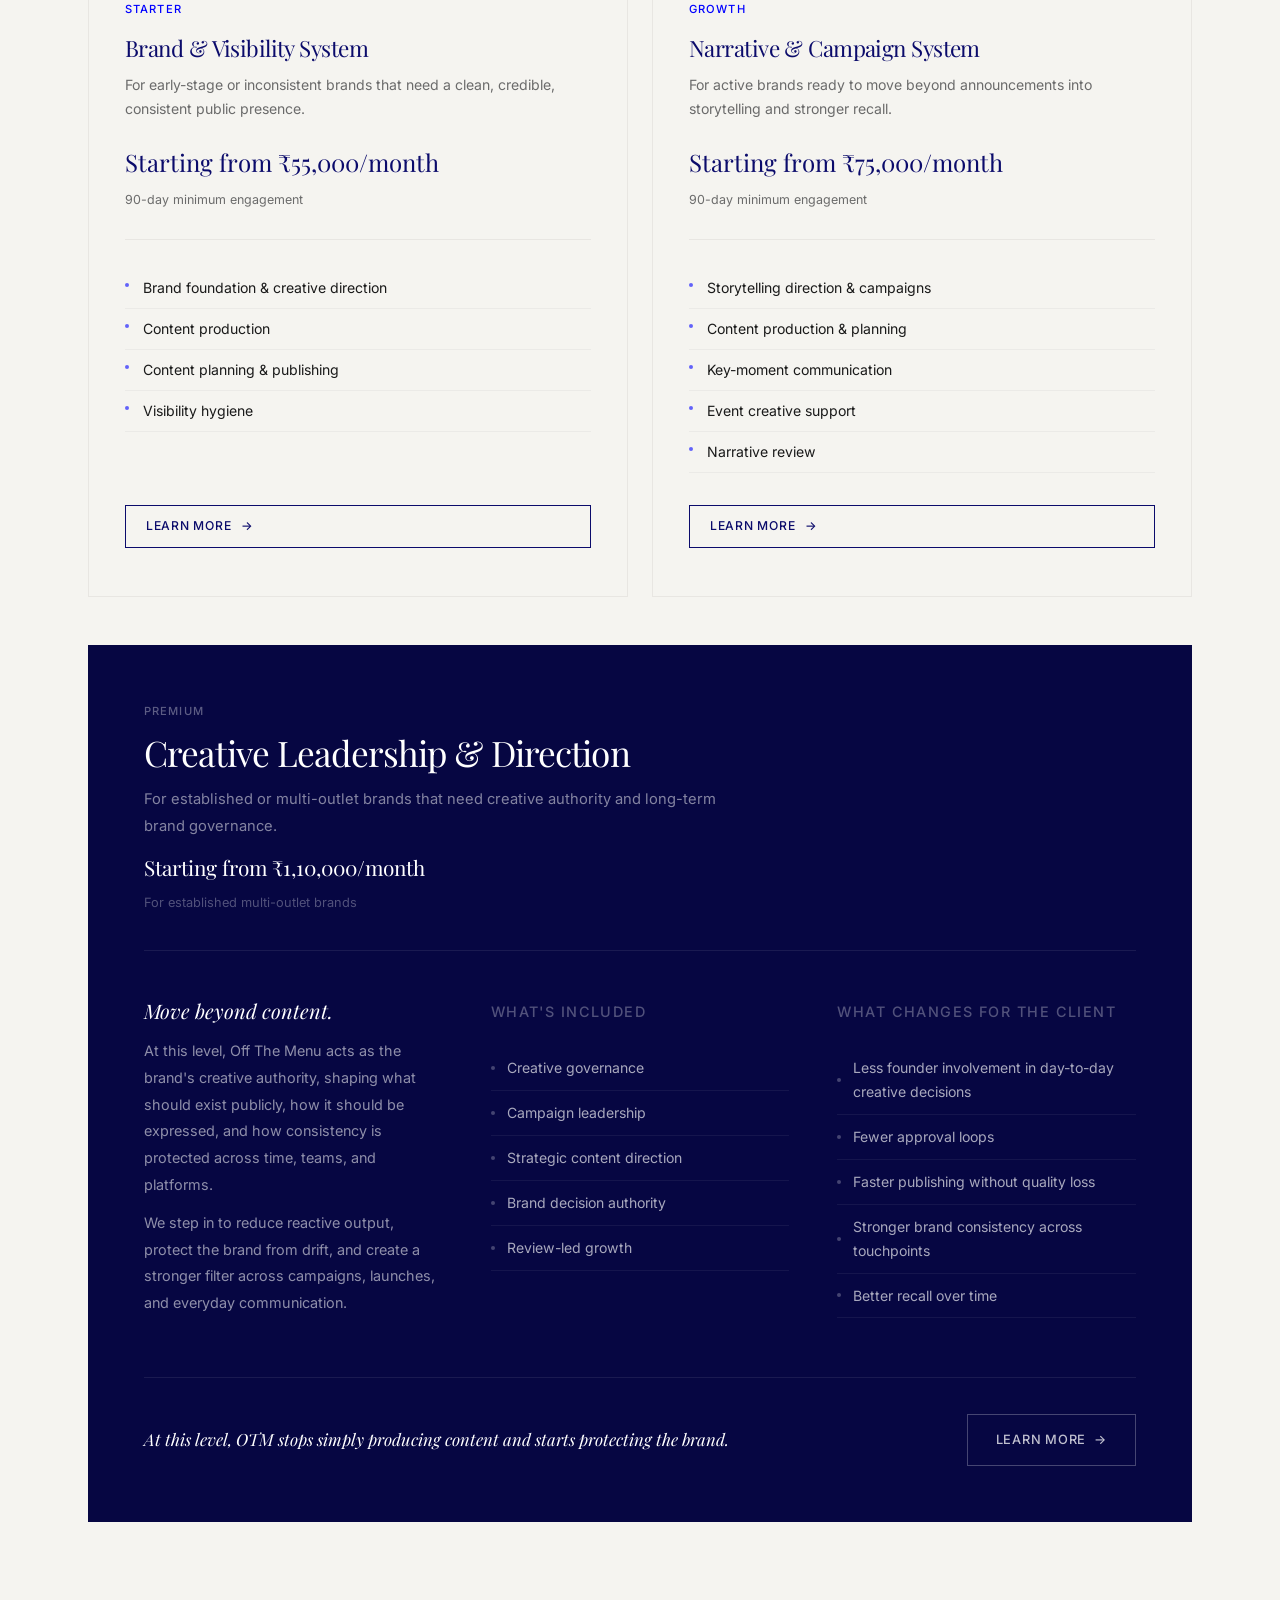
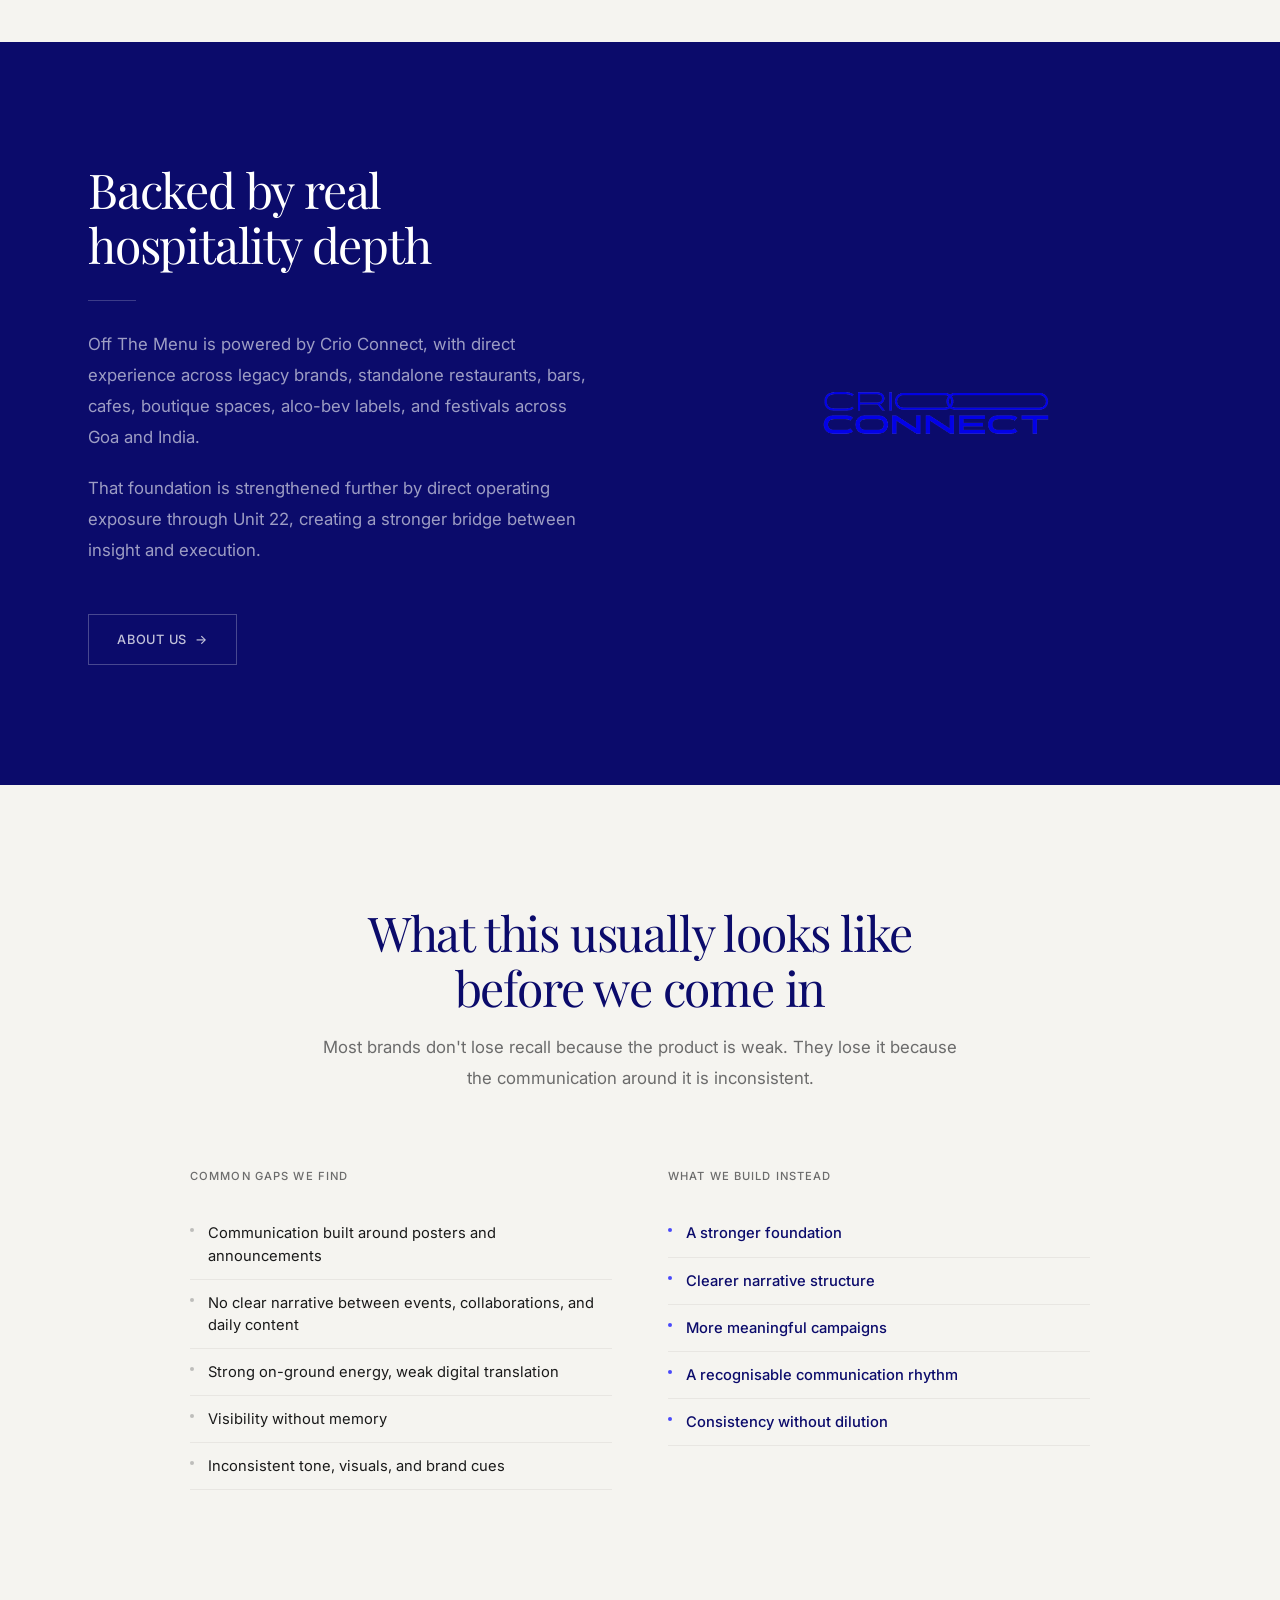
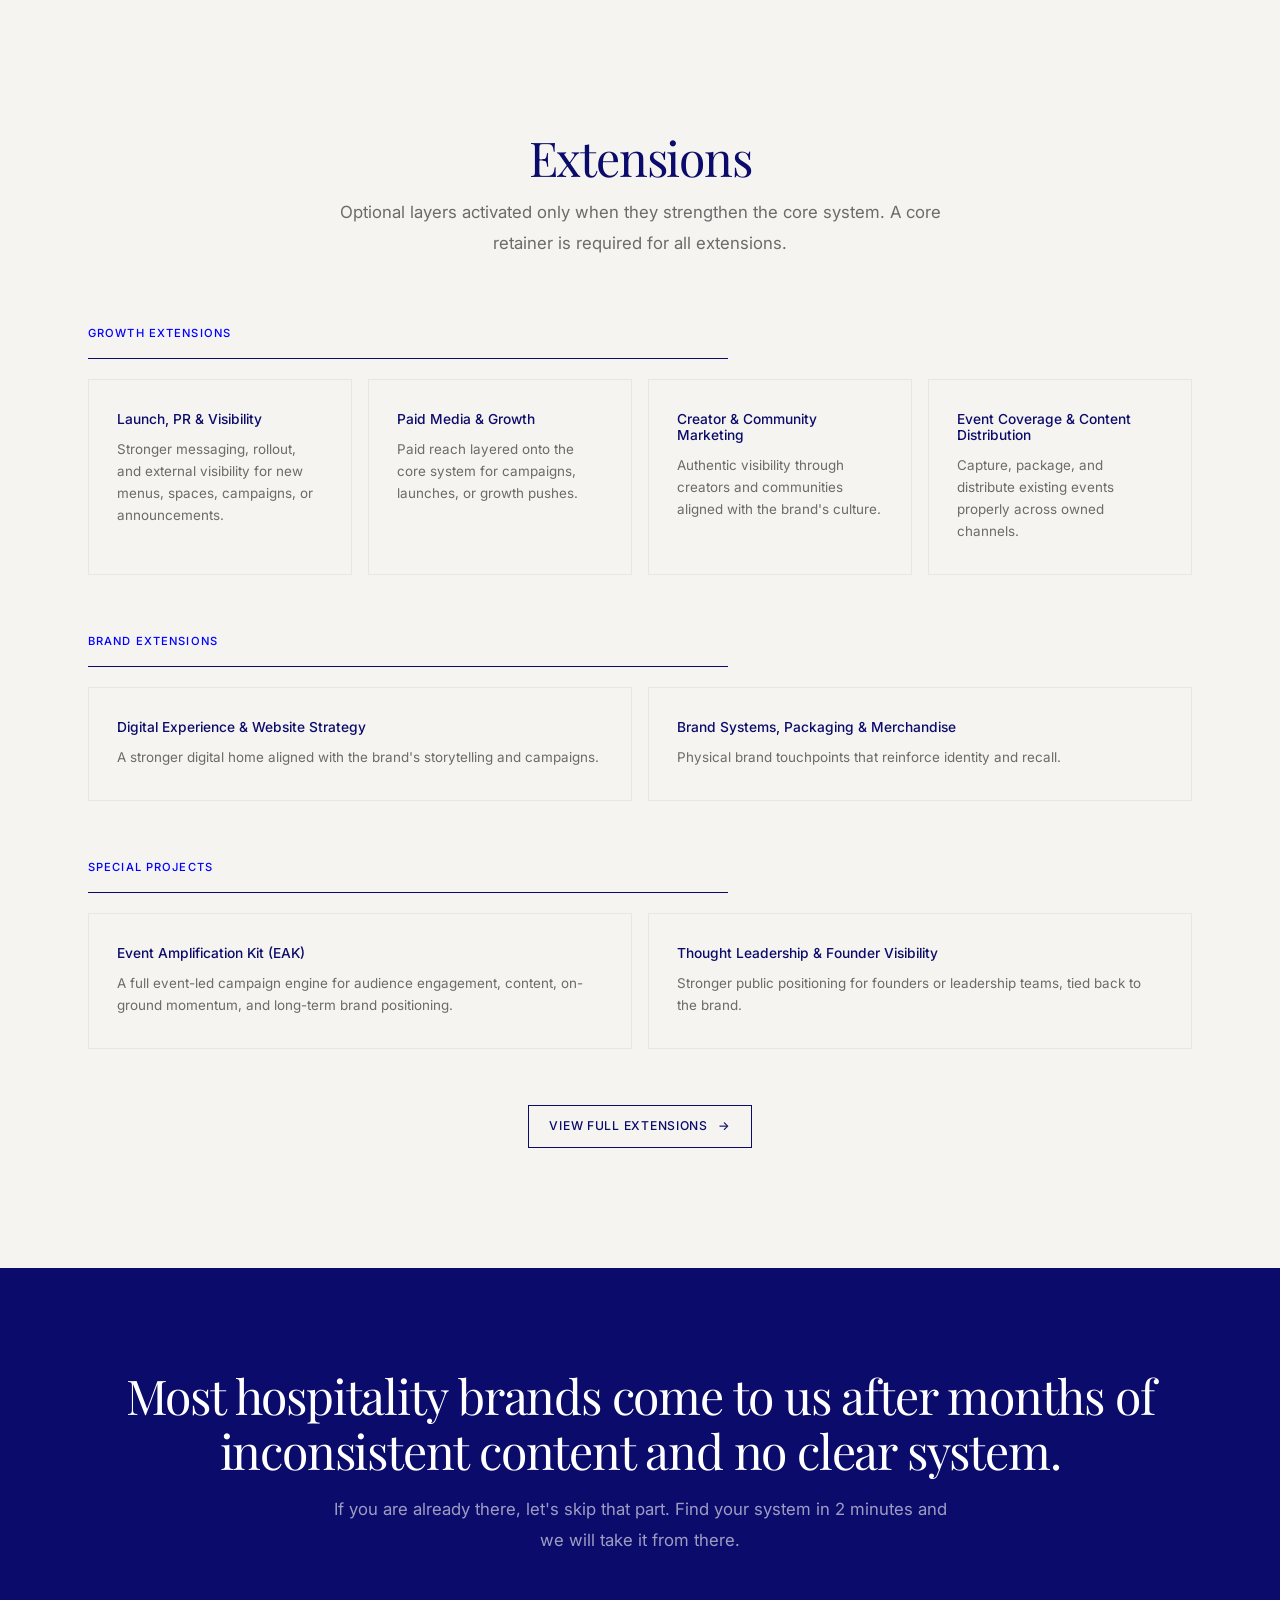
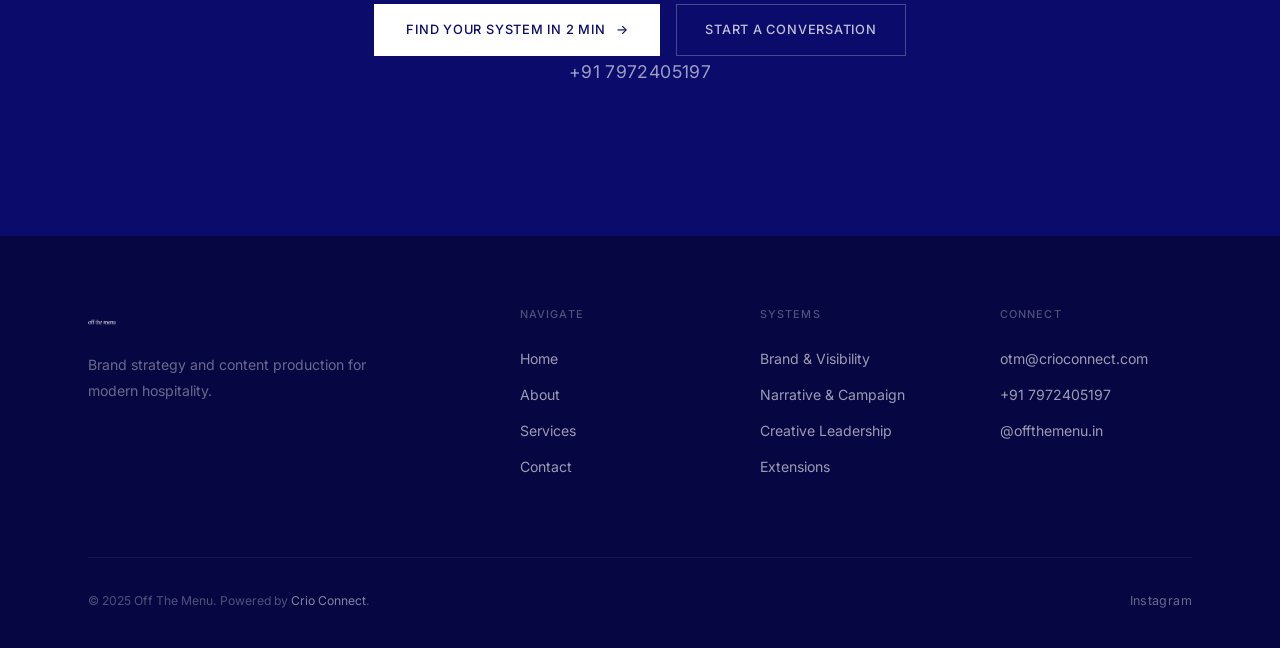
==== commit 3402bc12: "Add pricing, founder section, updated CTAs, social proof, and phone number - Hero CTA: Find Your Sys" ====
--- a/index.html
+++ b/index.html
@@ -64,11 +64,11 @@
       <p class="hero__description">Off The Menu is a brand strategy and content production studio built exclusively for restaurants, cafes, and bars. We design structured communication systems that bring together strategy, storytelling, content production, and creative direction into one integrated partnership. No disconnected services. No one-off projects. Just a clear system built around where your brand is today and where it needs to go.</p>
       <p class="hero__statement">Hospitality brands don't struggle because of a lack of content. They struggle because communication is built in fragments. Off The Menu builds the system that holds it together.</p>
       <div class="hero__actions hero__actions--center">
-        <a href="contact.html" class="btn btn--primary">
-          Tell Us About Your Brand
+        <a href="conversation.html" class="btn btn--primary">
+          Find Your System in 2 Min
           <span class="btn__arrow">&rarr;</span>
         </a>
-        <a href="services.html" class="btn btn--outline">Explore Our Systems</a>
+        <a href="services.html" class="btn btn--outline">See How We Work</a>
       </div>
       <p class="hero__backed">Backed by <a href="https://crioconnect.com" target="_blank" rel="noopener">Crio Connect</a> &middot; Goa's leading hospitality &amp; experiential studio</p>
     </div>
@@ -77,7 +77,7 @@
   <!-- LOGO MARQUEE -->
   <div class="marquee">
     <div class="marquee__label">
-      <p class="label">Trusted by 20+ hospitality brands</p>
+      <p class="label">Trusted by 20+ hospitality brands across Goa and India, from standalone bars and cafes to legacy hotel groups</p>
     </div>
     <div class="marquee__track">
       <div class="marquee__logos">
@@ -131,6 +131,23 @@
     </div>
   </div>
 
+  <!-- FOUNDER -->
+  <section class="founder">
+    <div class="container">
+      <div class="founder__inner reveal">
+        <div class="founder__image">
+          <img src="assets/images/afran.jpg" alt="Afran, Founder of Off The Menu">
+        </div>
+        <div class="founder__content">
+          <p class="label">The person behind it</p>
+          <h2>Built by someone who has been inside the industry.</h2>
+          <p>Off The Menu is led by Afran, founder of Crio Media House and co-founder of Unit 22, a neighbourhood bar in South Goa. The work here is not theoretical. It comes from years of building brands, running a bar, and understanding what hospitality businesses actually need to communicate and what gets in the way.</p>
+          <p>That operating experience is what makes the difference between a content agency and a real creative partner.</p>
+        </div>
+      </div>
+    </div>
+  </section>
+
   <!-- 3. METHOD — how we work -->
   <section class="system">
     <div class="container">
@@ -175,7 +192,8 @@
           <p class="retainer-card__tier">Starter</p>
           <h3 class="retainer-card__name">Brand &amp; Visibility System</h3>
           <p class="retainer-card__audience">For early-stage or inconsistent brands that need a clean, credible, consistent public presence.</p>
-          <p class="retainer-card__term">90-day foundation</p>
+          <p class="retainer-card__price">Starting from &#8377;55,000/month</p>
+          <p class="retainer-card__term">90-day minimum engagement</p>
           <div class="retainer-card__divider"></div>
           <ul class="retainer-card__features">
             <li>Brand foundation &amp; creative direction</li>
@@ -189,7 +207,8 @@
           <p class="retainer-card__tier">Growth</p>
           <h3 class="retainer-card__name">Narrative &amp; Campaign System</h3>
           <p class="retainer-card__audience">For active brands ready to move beyond announcements into storytelling and stronger recall.</p>
-          <p class="retainer-card__term">90-day foundation</p>
+          <p class="retainer-card__price">Starting from &#8377;75,000/month</p>
+          <p class="retainer-card__term">90-day minimum engagement</p>
           <div class="retainer-card__divider"></div>
           <ul class="retainer-card__features">
             <li>Storytelling direction &amp; campaigns</li>
@@ -208,7 +227,8 @@
           <p class="premium-detail__tier">Premium</p>
           <h3 class="premium-detail__name">Creative Leadership &amp; Direction</h3>
           <p class="premium-detail__audience">For established or multi-outlet brands that need creative authority and long-term brand governance.</p>
-          <p class="premium-detail__term">90-day foundation</p>
+          <p class="premium-detail__price">Starting from &#8377;1,10,000/month</p>
+          <p class="premium-detail__term">For established multi-outlet brands</p>
         </div>
         <div class="premium-detail__body">
           <div class="premium-detail__left">
@@ -369,15 +389,16 @@
   <!-- 7. CTA — convert -->
   <section class="cta">
     <div class="container reveal">
-      <h2>We work with brands that value clarity, consistency, and long-term brand building.</h2>
-      <p>If that sounds like you, we should talk.</p>
+      <h2>Most hospitality brands come to us after months of inconsistent content and no clear system.</h2>
+      <p>If you are already there, let's skip that part. Find your system in 2 minutes and we will take it from there.</p>
       <div class="cta__actions">
-        <a href="contact.html" class="btn btn--white">
-          Start a Conversation
+        <a href="conversation.html" class="btn btn--white">
+          Find Your System in 2 Min
           <span class="btn__arrow">&rarr;</span>
         </a>
-        <a href="conversation.html" class="btn btn--outline-light">Find Your System in 2 Min</a>
-      </div>
+        <a href="contact.html" class="btn btn--outline-light">Start a Conversation</a>
+      </div>
+      <p class="cta__phone"><a href="tel:+917972405197">+91 7972405197</a></p>
     </div>
   </section>
 
--- a/css/styles.css
+++ b/css/styles.css
@@ -1,8 +1,9 @@
 /* ============================================
    OFF THE MENU — Brand Website Styles
-   ============================================ */
-
-/* --- CSS Variables --- */
+   Editorial hospitality minimalism
+   ============================================ */
+
+/* --- Design Tokens --- */
 :root {
   --navy: #0B0B6B;
   --navy-light: #1a1a8a;
@@ -19,8 +20,8 @@
   --font-sans: 'Inter', 'Helvetica Neue', Arial, sans-serif;
 
   --max-width: 1200px;
-  --section-padding: 100px 0;
-  --transition: 0.3s cubic-bezier(0.4, 0, 0.2, 1);
+  --section-padding: 120px 0;
+  --transition: 0.35s ease;
 }
 
 /* --- Reset & Base --- */
@@ -48,7 +49,7 @@
 a {
   color: inherit;
   text-decoration: none;
-  transition: var(--transition);
+  transition: color var(--transition);
 }
 
 img {
@@ -65,48 +66,54 @@
 h1, h2, h3, h4, h5 {
   font-family: var(--font-serif);
   font-weight: 400;
-  line-height: 1.2;
-  letter-spacing: -0.02em;
+  line-height: 1.15;
+  letter-spacing: -0.025em;
+  color: var(--navy);
 }
 
 h1 {
-  font-size: clamp(2.8rem, 6vw, 5rem);
+  font-size: clamp(2.8rem, 5.5vw, 4.5rem);
 }
 
 h2 {
-  font-size: clamp(2rem, 4vw, 3.2rem);
+  font-size: clamp(2rem, 3.8vw, 3rem);
 }
 
 h3 {
-  font-size: clamp(1.4rem, 2.5vw, 1.8rem);
+  font-size: clamp(1.4rem, 2.2vw, 1.7rem);
 }
 
 h4 {
-  font-size: 1.1rem;
+  font-size: 0.82rem;
   font-family: var(--font-sans);
-  font-weight: 600;
+  font-weight: 500;
   text-transform: uppercase;
-  letter-spacing: 0.12em;
+  letter-spacing: 0.1em;
+  color: var(--text-light);
 }
 
 p {
   font-size: 1.05rem;
-  line-height: 1.8;
+  line-height: 1.85;
   color: var(--text-light);
   max-width: 640px;
 }
 
+em {
+  font-style: italic;
+}
+
 .label {
   font-family: var(--font-sans);
-  font-size: 0.75rem;
-  font-weight: 600;
+  font-size: 0.72rem;
+  font-weight: 500;
   text-transform: uppercase;
-  letter-spacing: 0.15em;
-  color: var(--navy);
+  letter-spacing: 0.1em;
+  color: var(--accent);
 }
 
 .label--light {
-  color: rgba(255,255,255,0.6);
+  color: rgba(255,255,255,0.5);
 }
 
 /* --- Layout --- */
@@ -114,7 +121,7 @@
   width: 100%;
   max-width: var(--max-width);
   margin: 0 auto;
-  padding: 0 40px;
+  padding: 0 48px;
 }
 
 section {
@@ -126,11 +133,11 @@
   display: inline-flex;
   align-items: center;
   gap: 10px;
-  padding: 16px 36px;
+  padding: 14px 32px;
   font-family: var(--font-sans);
-  font-size: 0.85rem;
+  font-size: 0.8rem;
   font-weight: 500;
-  letter-spacing: 0.08em;
+  letter-spacing: 0.06em;
   text-transform: uppercase;
   border: none;
   cursor: pointer;
@@ -144,13 +151,12 @@
 
 .btn--primary:hover {
   background-color: var(--navy-light);
-  transform: translateY(-1px);
 }
 
 .btn--outline {
   background: transparent;
   color: var(--navy);
-  border: 1.5px solid var(--navy);
+  border: 1px solid var(--navy);
 }
 
 .btn--outline:hover {
@@ -172,23 +178,49 @@
 }
 
 .btn:hover .btn__arrow {
-  transform: translateX(4px);
+  transform: translateX(3px);
+}
+
+.btn--sm {
+  padding: 10px 20px;
+  font-size: 0.76rem;
+}
+
+.btn--outline-light {
+  background: transparent;
+  border: 1px solid rgba(255,255,255,0.25);
+  color: rgba(255,255,255,0.75);
+  padding: 14px 28px;
+  font-size: 0.8rem;
+  font-weight: 500;
+  letter-spacing: 0.06em;
+  text-transform: uppercase;
+  display: inline-flex;
+  align-items: center;
+  gap: 8px;
+  transition: var(--transition);
+  cursor: pointer;
+}
+
+.btn--outline-light:hover {
+  border-color: rgba(255,255,255,0.6);
+  color: var(--white);
 }
 
 /* --- Divider --- */
 .divider {
-  width: 60px;
-  height: 1.5px;
-  background-color: var(--navy);
-  margin: 24px 0;
+  width: 48px;
+  height: 1px;
+  background-color: var(--light-gray);
+  margin: 28px 0;
 }
 
 .divider--light {
-  background-color: rgba(255,255,255,0.3);
+  background-color: rgba(255,255,255,0.2);
 }
 
 .divider--center {
-  margin: 24px auto;
+  margin: 28px auto;
 }
 
 /* ============================================
@@ -200,16 +232,16 @@
   left: 0;
   width: 100%;
   z-index: 1000;
-  padding: 24px 0;
+  padding: 28px 0;
   transition: all 0.4s ease;
 }
 
 .nav--scrolled {
-  background-color: rgba(245, 244, 240, 0.95);
-  backdrop-filter: blur(20px);
-  -webkit-backdrop-filter: blur(20px);
+  background-color: rgba(244, 240, 235, 0.96);
+  backdrop-filter: blur(24px);
+  -webkit-backdrop-filter: blur(24px);
   padding: 16px 0;
-  box-shadow: 0 1px 0 rgba(0,0,0,0.06);
+  box-shadow: 0 1px 0 rgba(0,0,0,0.04);
 }
 
 .nav__inner {
@@ -219,22 +251,22 @@
 }
 
 .nav__logo img {
-  height: 64px;
+  height: 56px;
   width: auto;
 }
 
 .nav__links {
   display: flex;
   align-items: center;
-  gap: 40px;
+  gap: 44px;
 }
 
 .nav__link {
-  font-size: 0.82rem;
+  font-size: 0.78rem;
   font-weight: 500;
-  letter-spacing: 0.06em;
+  letter-spacing: 0.04em;
   text-transform: uppercase;
-  color: var(--text);
+  color: var(--text-light);
   position: relative;
 }
 
@@ -244,9 +276,13 @@
   bottom: -4px;
   left: 0;
   width: 0;
-  height: 1.5px;
+  height: 1px;
   background-color: var(--navy);
   transition: width 0.3s ease;
+}
+
+.nav__link:hover {
+  color: var(--navy);
 }
 
 .nav__link:hover::after,
@@ -254,10 +290,14 @@
   width: 100%;
 }
 
+.nav__link--active {
+  color: var(--navy);
+}
+
 .nav__cta {
-  font-size: 0.82rem;
+  font-size: 0.78rem;
   font-weight: 500;
-  letter-spacing: 0.06em;
+  letter-spacing: 0.04em;
   text-transform: uppercase;
   padding: 10px 24px;
   background-color: var(--navy);
@@ -280,9 +320,9 @@
 }
 
 .nav__hamburger span {
-  width: 24px;
-  height: 1.5px;
-  background-color: var(--text);
+  width: 22px;
+  height: 1px;
+  background-color: var(--navy);
   transition: var(--transition);
 }
 
@@ -310,7 +350,7 @@
   flex-direction: column;
   justify-content: center;
   align-items: center;
-  gap: 32px;
+  gap: 36px;
   opacity: 0;
   visibility: hidden;
   transition: all 0.4s ease;
@@ -323,7 +363,7 @@
 
 .nav__mobile a {
   font-family: var(--font-serif);
-  font-size: 2rem;
+  font-size: 1.8rem;
   color: var(--navy);
 }
 
@@ -335,7 +375,7 @@
   display: flex;
   align-items: center;
   position: relative;
-  padding: 160px 0 100px;
+  padding: 180px 0 120px;
   overflow: hidden;
 }
 
@@ -350,42 +390,37 @@
 }
 
 .hero__logo {
-  height: 80px;
+  height: 72px;
   width: auto;
-  margin-bottom: 48px;
+  margin-bottom: 56px;
 }
 
 .hero__title {
-  color: var(--navy);
-  margin-bottom: 32px;
+  margin-bottom: 36px;
   max-width: 800px;
 }
 
 .hero__title--full {
   max-width: 100%;
-}
-
-.hero__title em {
-  font-style: italic;
 }
 
 .hero__description {
   font-size: 1.05rem;
   line-height: 1.9;
   color: var(--text-light);
-  max-width: 760px;
-  margin-bottom: 32px;
+  max-width: 720px;
+  margin-bottom: 40px;
 }
 
 .hero__statement {
   font-family: var(--font-serif);
-  font-size: 1.25rem;
-  line-height: 1.6;
+  font-size: 1.2rem;
+  line-height: 1.65;
   color: var(--navy);
-  font-weight: 500;
-  max-width: 720px;
-  margin-bottom: 48px;
-  padding: 28px 0;
+  font-weight: 400;
+  max-width: 680px;
+  margin-bottom: 52px;
+  padding: 32px 0;
   border-top: 1px solid var(--warm-gray);
   border-bottom: 1px solid var(--warm-gray);
 }
@@ -398,13 +433,14 @@
 
 .hero__actions--center {
   justify-content: center;
-  margin-bottom: 40px;
+  margin-bottom: 48px;
 }
 
 .hero__backed {
-  font-size: 0.82rem;
+  font-size: 0.8rem;
   color: var(--text-light);
   max-width: none;
+  letter-spacing: 0.01em;
 }
 
 .hero__backed a {
@@ -413,10 +449,10 @@
 }
 
 .hero__backed a:hover {
-  text-decoration: underline;
-}
-
-/* Legacy hero elements (kept for compatibility) */
+  color: var(--accent);
+}
+
+/* Legacy hero elements */
 .hero__content {
   position: relative;
   z-index: 2;
@@ -424,17 +460,17 @@
 
 .hero__tagline {
   font-family: var(--font-sans);
-  font-size: 0.8rem;
+  font-size: 0.78rem;
   font-weight: 500;
-  letter-spacing: 0.15em;
+  letter-spacing: 0.1em;
   text-transform: uppercase;
-  color: var(--navy);
+  color: var(--accent);
   margin-bottom: 32px;
 }
 
 .hero__subtitle {
-  font-size: 1.15rem;
-  line-height: 1.8;
+  font-size: 1.1rem;
+  line-height: 1.85;
   color: var(--text-light);
   max-width: 520px;
   margin-bottom: 48px;
@@ -444,12 +480,85 @@
   display: none;
 }
 
+.hero__support {
+  font-size: 0.9rem;
+  color: var(--text-light);
+  max-width: 540px;
+  margin-top: -8px;
+  margin-bottom: 32px;
+  line-height: 1.7;
+}
+
+/* ============================================
+   FOUNDER SECTION
+   ============================================ */
+.founder {
+  background: var(--cream);
+  padding: 100px 0;
+}
+
+.founder__inner {
+  display: grid;
+  grid-template-columns: 320px 1fr;
+  gap: 64px;
+  align-items: center;
+}
+
+.founder__image img {
+  width: 100%;
+  aspect-ratio: 3/4;
+  object-fit: cover;
+  filter: grayscale(20%);
+}
+
+.founder__content .label {
+  margin-bottom: 16px;
+}
+
+.founder__content h2 {
+  margin-bottom: 20px;
+  max-width: 560px;
+}
+
+.founder__content p {
+  margin-bottom: 16px;
+}
+
+/* ============================================
+   CTA PHONE
+   ============================================ */
+.cta__phone {
+  margin-top: 28px;
+  max-width: none;
+}
+
+.cta__phone a {
+  font-size: 1.1rem;
+  color: rgba(255,255,255,0.6);
+  font-family: var(--font-sans);
+  letter-spacing: 0.02em;
+}
+
+.cta__phone a:hover {
+  color: var(--white);
+}
+
+/* ============================================
+   PREMIUM DETAIL PRICE
+   ============================================ */
+.premium-detail__price {
+  font-family: var(--font-serif);
+  font-size: 1.3rem;
+  color: var(--white);
+  margin-bottom: 4px;
+}
+
 /* ============================================
    BACKED BY BANNER (Homepage)
    ============================================ */
 .backed-banner {
   background: var(--navy-dark);
-  padding: 20px 0;
+  padding: 18px 0;
   text-align: center;
 }
 
@@ -457,23 +566,23 @@
   display: inline-flex;
   align-items: center;
   gap: 12px;
-  color: rgba(255,255,255,0.6);
-  font-size: 0.82rem;
-  font-weight: 500;
-  letter-spacing: 0.06em;
+  color: rgba(255,255,255,0.5);
+  font-size: 0.8rem;
+  font-weight: 400;
+  letter-spacing: 0.02em;
   transition: color 0.3s ease;
 }
 
 .backed-banner a:hover {
-  color: var(--white);
+  color: rgba(255,255,255,0.8);
 }
 
 .backed-banner img {
-  height: 22px;
+  height: 20px;
   width: auto;
   display: inline-block;
   vertical-align: middle;
-  opacity: 0.7;
+  opacity: 0.6;
 }
 
 .backed-banner .backed-banner__arrow {
@@ -481,7 +590,7 @@
 }
 
 .backed-banner a:hover .backed-banner__arrow {
-  transform: translateX(4px);
+  transform: translateX(3px);
 }
 
 /* ============================================
@@ -489,19 +598,20 @@
    ============================================ */
 .marquee {
   background: var(--cream);
-  padding: 48px 0;
+  padding: 56px 0;
   overflow: hidden;
   position: relative;
+  border-top: 1px solid var(--warm-gray);
 }
 
 .marquee__label {
   text-align: center;
-  margin-bottom: 32px;
+  margin-bottom: 36px;
 }
 
 .marquee__track {
   display: flex;
-  animation: marqueeScroll 30s linear infinite;
+  animation: marqueeScroll 40s linear infinite;
   width: max-content;
 }
 
@@ -512,25 +622,25 @@
 .marquee__logos {
   display: flex;
   align-items: center;
-  gap: 48px;
-  padding: 0 24px;
+  gap: 56px;
+  padding: 0 28px;
 }
 
 .marquee__logo {
-  height: 60px;
+  height: 52px;
   width: auto;
-  min-width: 100px;
-  max-width: 160px;
+  min-width: 90px;
+  max-width: 150px;
   object-fit: contain;
   filter: grayscale(100%);
-  opacity: 0.4;
-  transition: all 0.4s ease;
+  opacity: 0.3;
+  transition: opacity 0.5s ease, filter 0.5s ease;
   flex-shrink: 0;
 }
 
 .marquee__logo:hover {
   filter: grayscale(0%);
-  opacity: 1;
+  opacity: 0.8;
 }
 
 @keyframes marqueeScroll {
@@ -557,7 +667,6 @@
 }
 
 .about__left h2 {
-  color: var(--navy);
   margin-bottom: 24px;
 }
 
@@ -571,11 +680,11 @@
 
 .about__quote {
   font-family: var(--font-serif);
-  font-size: 1.6rem;
+  font-size: 1.5rem;
   line-height: 1.5;
   color: var(--navy);
   font-style: italic;
-  border-left: 2px solid var(--navy);
+  border-left: 1px solid var(--accent);
   padding-left: 32px;
   margin-bottom: 40px;
 }
@@ -596,19 +705,20 @@
 }
 
 .problem h2 {
+  color: var(--white);
   max-width: 700px;
   margin: 0 auto 24px;
 }
 
 .problem p {
-  color: rgba(255,255,255,0.7);
+  color: rgba(255,255,255,0.6);
   max-width: 600px;
   margin: 0 auto 16px;
 }
 
 .problem__highlight {
   font-family: var(--font-serif);
-  font-size: 1.3rem;
+  font-size: 1.25rem;
   color: var(--white) !important;
   font-style: italic;
   margin-top: 40px !important;
@@ -624,11 +734,10 @@
 
 .system__header {
   text-align: center;
-  margin-bottom: 64px;
+  margin-bottom: 72px;
 }
 
 .system__header h2 {
-  color: var(--navy);
   margin-bottom: 12px;
 }
 
@@ -639,52 +748,49 @@
 .system__grid {
   display: grid;
   grid-template-columns: repeat(3, 1fr);
-  gap: 32px;
+  gap: 24px;
 }
 
 .system__card {
-  text-align: center;
-  padding: 40px 28px;
-  border: 1px solid var(--warm-gray);
-  background: var(--cream);
-  transition: var(--transition);
+  text-align: left;
+  padding: 48px 36px;
+  border-bottom: 1px solid var(--warm-gray);
+  background: transparent;
+  transition: border-color var(--transition);
 }
 
 .system__card:hover {
   border-color: var(--navy);
-  transform: translateY(-4px);
-  box-shadow: 0 20px 60px rgba(11, 11, 107, 0.08);
 }
 
 .system__number {
   font-family: var(--font-serif);
-  font-size: 3rem;
+  font-size: 2.8rem;
   color: var(--navy);
-  opacity: 0.15;
-  margin-bottom: 12px;
+  opacity: 0.1;
+  margin-bottom: 16px;
   line-height: 1;
 }
 
 .system__card h3 {
-  color: var(--navy);
   margin-bottom: 12px;
   font-style: italic;
 }
 
 .system__card p {
-  margin: 0 auto;
+  margin: 0;
   font-size: 0.92rem;
 }
 
 .system__footer {
   text-align: center;
-  margin-top: 48px;
+  margin-top: 56px;
 }
 
 .system__footer p {
   margin: 0 auto 8px;
   font-family: var(--font-serif);
-  font-size: 1.15rem;
+  font-size: 1.1rem;
   color: var(--navy);
   font-style: italic;
   max-width: 600px;
@@ -702,7 +808,6 @@
 }
 
 .services__header h2 {
-  color: var(--navy);
   margin-bottom: 12px;
 }
 
@@ -719,7 +824,7 @@
   font-size: 0.92rem;
   font-weight: 500;
   color: var(--text);
-  transition: var(--transition);
+  transition: color var(--transition);
   position: relative;
 }
 
@@ -729,7 +834,7 @@
   bottom: 0;
   left: 0;
   width: 0;
-  height: 1.5px;
+  height: 1px;
   background-color: var(--navy);
   transition: width 0.4s ease;
 }
@@ -751,11 +856,10 @@
 
 .retainers__header {
   text-align: center;
-  margin-bottom: 64px;
+  margin-bottom: 72px;
 }
 
 .retainers__header h2 {
-  color: var(--navy);
   margin-bottom: 12px;
 }
 
@@ -766,49 +870,52 @@
 .retainers__grid {
   display: grid;
   grid-template-columns: repeat(3, 1fr);
-  gap: 32px;
+  gap: 24px;
+}
+
+.retainers__grid--two {
+  grid-template-columns: repeat(2, 1fr);
 }
 
 .retainer-card {
-  background: var(--cream);
-  padding: 44px 32px;
+  background: transparent;
+  padding: 48px 36px;
   border: 1px solid var(--warm-gray);
-  transition: var(--transition);
+  transition: border-color var(--transition);
   display: flex;
   flex-direction: column;
 }
 
 .retainer-card:hover {
   border-color: var(--navy);
-  box-shadow: 0 20px 60px rgba(11, 11, 107, 0.06);
 }
 
 .retainer-card__tier {
   font-size: 0.7rem;
-  font-weight: 600;
-  letter-spacing: 0.15em;
+  font-weight: 500;
+  letter-spacing: 0.1em;
   text-transform: uppercase;
+  color: var(--accent);
+  margin-bottom: 16px;
+}
+
+.retainer-card__name {
+  font-family: var(--font-serif);
+  font-size: 1.4rem;
   color: var(--navy);
   margin-bottom: 12px;
 }
 
-.retainer-card__name {
+.retainer-card__audience {
+  font-size: 0.88rem;
+  color: var(--text-light);
+  margin-bottom: 20px;
+  line-height: 1.65;
+}
+
+.retainer-card__price {
   font-family: var(--font-serif);
   font-size: 1.5rem;
-  color: var(--navy);
-  margin-bottom: 8px;
-}
-
-.retainer-card__audience {
-  font-size: 0.85rem;
-  color: var(--text-light);
-  margin-bottom: 20px;
-  line-height: 1.6;
-}
-
-.retainer-card__price {
-  font-family: var(--font-serif);
-  font-size: 1.6rem;
   color: var(--navy);
   margin-bottom: 4px;
 }
@@ -839,10 +946,10 @@
 }
 
 .retainer-card__features li {
-  font-size: 0.85rem;
+  font-size: 0.88rem;
   color: var(--text);
-  padding: 7px 0;
-  padding-left: 20px;
+  padding: 8px 0;
+  padding-left: 18px;
   position: relative;
   border-bottom: 1px solid rgba(0,0,0,0.04);
 }
@@ -851,33 +958,23 @@
   content: '';
   position: absolute;
   left: 0;
-  top: 14px;
-  width: 6px;
-  height: 6px;
+  top: 15px;
+  width: 4px;
+  height: 4px;
   border-radius: 50%;
-  background-color: var(--navy);
-  opacity: 0.4;
-}
-
+  background-color: var(--accent);
+  opacity: 0.6;
+}
+
+/* Featured card — restrained treatment */
 .retainer-card--featured {
   border-color: var(--navy);
   position: relative;
 }
 
 .retainer-card--featured::before {
-  content: 'Most Popular';
-  position: absolute;
-  top: -1px;
-  left: -1px;
-  right: -1px;
-  background: var(--navy);
-  color: var(--white);
-  font-size: 0.7rem;
-  font-weight: 600;
-  letter-spacing: 0.12em;
-  text-transform: uppercase;
-  text-align: center;
-  padding: 8px;
+  content: '';
+  display: none;
 }
 
 /* ============================================
@@ -892,7 +989,6 @@
 }
 
 .extensions__header h2 {
-  color: var(--navy);
   margin-bottom: 12px;
 }
 
@@ -905,7 +1001,7 @@
 .extension-card {
   padding: 32px 28px;
   border: 1px solid var(--warm-gray);
-  transition: var(--transition);
+  transition: border-color var(--transition);
 }
 
 .extension-card:hover {
@@ -914,16 +1010,15 @@
 
 .extension-card__number {
   font-family: var(--font-serif);
-  font-size: 1.8rem;
+  font-size: 1.6rem;
   color: var(--navy);
-  opacity: 0.2;
+  opacity: 0.12;
   margin-bottom: 8px;
 }
 
 .extension-card h3 {
-  color: var(--navy);
   margin-bottom: 8px;
-  font-size: 1.15rem;
+  font-size: 1.1rem;
 }
 
 .extension-card p {
@@ -932,9 +1027,9 @@
 }
 
 .extensions__note {
-  margin-top: 40px;
-  padding: 28px;
-  background: var(--warm-gray);
+  margin-top: 48px;
+  padding: 32px;
+  border: 1px solid var(--warm-gray);
   font-size: 0.9rem;
   color: var(--text-light);
   line-height: 1.7;
@@ -960,7 +1055,6 @@
 }
 
 .how-we-work h2 {
-  color: var(--navy);
   margin-bottom: 24px;
 }
 
@@ -975,15 +1069,15 @@
 .step {
   display: flex;
   gap: 24px;
-  margin-bottom: 32px;
+  margin-bottom: 36px;
   align-items: flex-start;
 }
 
 .step__number {
   font-family: var(--font-serif);
-  font-size: 2.5rem;
+  font-size: 2.2rem;
   color: var(--navy);
-  opacity: 0.2;
+  opacity: 0.12;
   line-height: 1;
   flex-shrink: 0;
   width: 48px;
@@ -992,7 +1086,7 @@
 .step h4 {
   color: var(--navy);
   margin-bottom: 6px;
-  font-size: 0.9rem;
+  font-size: 0.82rem;
 }
 
 .step p {
@@ -1016,11 +1110,12 @@
 }
 
 .backed-by h2 {
+  color: var(--white);
   margin-bottom: 24px;
 }
 
 .backed-by p {
-  color: rgba(255,255,255,0.7);
+  color: rgba(255,255,255,0.6);
   margin-bottom: 20px;
 }
 
@@ -1037,8 +1132,8 @@
 }
 
 .backed-by__crio-logo {
-  max-width: 300px;
-  opacity: 0.9;
+  max-width: 280px;
+  opacity: 0.85;
 }
 
 /* ============================================
@@ -1055,7 +1150,6 @@
 }
 
 .partners__header h2 {
-  color: var(--navy);
   font-size: clamp(1.6rem, 3vw, 2.2rem);
   margin-bottom: 8px;
 }
@@ -1070,18 +1164,18 @@
 
 .partners__logo {
   width: 100%;
-  max-width: 180px;
-  height: 100px;
+  max-width: 160px;
+  height: 90px;
   object-fit: contain;
   filter: grayscale(100%);
-  opacity: 0.5;
-  transition: all 0.4s ease;
+  opacity: 0.35;
+  transition: opacity 0.5s ease, filter 0.5s ease;
   padding: 8px;
 }
 
 .partners__logo:hover {
   filter: grayscale(0%);
-  opacity: 1;
+  opacity: 0.8;
 }
 
 /* ============================================
@@ -1098,7 +1192,6 @@
 }
 
 .contact__left h2 {
-  color: var(--navy);
   margin-bottom: 24px;
 }
 
@@ -1111,7 +1204,7 @@
 }
 
 .contact__detail {
-  margin-bottom: 24px;
+  margin-bottom: 28px;
 }
 
 .contact__detail .label {
@@ -1126,7 +1219,7 @@
 }
 
 .contact__detail a:hover {
-  color: var(--navy);
+  color: var(--accent);
 }
 
 /* Contact Form */
@@ -1143,9 +1236,9 @@
 }
 
 .form-group label {
-  font-size: 0.75rem;
-  font-weight: 600;
-  letter-spacing: 0.12em;
+  font-size: 0.72rem;
+  font-weight: 500;
+  letter-spacing: 0.08em;
   text-transform: uppercase;
   color: var(--text-light);
 }
@@ -1162,6 +1255,7 @@
   transition: border-color 0.3s ease;
   appearance: none;
   outline: none;
+  border-radius: 0;
 }
 
 .form-group input:focus,
@@ -1187,19 +1281,19 @@
 .footer {
   background-color: var(--navy-dark);
   color: var(--white);
-  padding: 64px 0 32px;
+  padding: 72px 0 36px;
 }
 
 .footer__inner {
   display: grid;
   grid-template-columns: 2fr 1fr 1fr 1fr;
   gap: 48px;
-  margin-bottom: 64px;
+  margin-bottom: 72px;
 }
 
 .footer__brand p {
-  color: rgba(255,255,255,0.5);
-  font-size: 0.9rem;
+  color: rgba(255,255,255,0.4);
+  font-size: 0.88rem;
   margin-top: 16px;
   max-width: 300px;
 }
@@ -1211,18 +1305,18 @@
 
 .footer h4 {
   font-family: var(--font-sans);
-  font-size: 0.7rem;
-  font-weight: 600;
+  font-size: 0.68rem;
+  font-weight: 500;
   text-transform: uppercase;
-  letter-spacing: 0.15em;
-  color: rgba(255,255,255,0.4);
+  letter-spacing: 0.1em;
+  color: rgba(255,255,255,0.3);
   margin-bottom: 20px;
 }
 
 .footer__links a {
   display: block;
   font-size: 0.88rem;
-  color: rgba(255,255,255,0.7);
+  color: rgba(255,255,255,0.6);
   padding: 6px 0;
 }
 
@@ -1235,12 +1329,12 @@
   justify-content: space-between;
   align-items: center;
   padding-top: 32px;
-  border-top: 1px solid rgba(255,255,255,0.08);
+  border-top: 1px solid rgba(255,255,255,0.06);
 }
 
 .footer__bottom p {
-  font-size: 0.78rem;
-  color: rgba(255,255,255,0.35);
+  font-size: 0.76rem;
+  color: rgba(255,255,255,0.3);
 }
 
 .footer__social {
@@ -1249,9 +1343,9 @@
 }
 
 .footer__social a {
-  font-size: 0.8rem;
-  color: rgba(255,255,255,0.5);
-  letter-spacing: 0.05em;
+  font-size: 0.78rem;
+  color: rgba(255,255,255,0.4);
+  letter-spacing: 0.03em;
 }
 
 .footer__social a:hover {
@@ -1262,7 +1356,7 @@
    PAGE HEADERS
    ============================================ */
 .page-header {
-  padding: 160px 0 60px;
+  padding: 180px 0 72px;
   background-color: var(--cream);
 }
 
@@ -1271,7 +1365,6 @@
 }
 
 .page-header h1 {
-  color: var(--navy);
   max-width: 700px;
   margin-bottom: 16px;
 }
@@ -1288,22 +1381,38 @@
   background: var(--navy);
   color: var(--white);
   text-align: center;
-  padding: 80px 0;
+  padding: 100px 0;
 }
 
 .difference h2 {
+  color: var(--white);
   margin-bottom: 8px;
 }
 
 .difference p {
   font-family: var(--font-serif);
-  font-size: 1.8rem;
+  font-size: 1.6rem;
   color: var(--white);
   font-style: italic;
   max-width: 500px;
   margin: 0 auto;
 }
 
+.difference__body {
+  max-width: 640px;
+  margin: 24px auto 0;
+}
+
+.difference__body p {
+  font-family: var(--font-sans);
+  font-size: 1rem;
+  color: rgba(255,255,255,0.6);
+  font-style: normal;
+  max-width: none;
+  margin-bottom: 12px;
+  line-height: 1.7;
+}
+
 /* ============================================
    CTA SECTION
    ============================================ */
@@ -1311,61 +1420,41 @@
   background: var(--navy);
   color: var(--white);
   text-align: center;
-  padding: 80px 0;
+  padding: 100px 0;
 }
 
 .cta h2 {
+  color: var(--white);
   margin-bottom: 16px;
 }
 
 .cta p {
-  color: rgba(255,255,255,0.7);
-  margin: 0 auto 40px;
-}
-
-/* ============================================
-   HERO SUPPORT LINE
-   ============================================ */
-.hero__support {
-  font-size: 0.9rem;
-  color: var(--text-light);
-  max-width: 540px;
-  margin-top: -8px;
-  margin-bottom: 32px;
-  line-height: 1.7;
-}
-
-/* ============================================
-   BUTTON VARIANTS
-   ============================================ */
-.btn--sm {
-  padding: 10px 20px;
-  font-size: 0.8rem;
-}
-
-.btn--outline-light {
-  background: transparent;
-  border: 1.5px solid rgba(255,255,255,0.35);
-  color: rgba(255,255,255,0.8);
-  padding: 14px 28px;
-  font-size: 0.82rem;
-  font-weight: 600;
-  letter-spacing: 0.06em;
-  display: inline-flex;
-  align-items: center;
-  gap: 8px;
-  transition: var(--transition);
-  text-decoration: none;
-  cursor: pointer;
-}
-
-.btn--outline-light:hover {
-  border-color: var(--white);
-  color: var(--white);
-}
-
-/* ============================================
-   PREMIUM CALLOUT
+  color: rgba(255,255,255,0.6);
+  margin: 0 auto 48px;
+}
+
+.cta__actions {
+  display: flex;
+  justify-content: center;
+  gap: 16px;
+  flex-wrap: wrap;
+}
+
+.cta__list {
+  margin: 0 auto 32px;
+  max-width: 600px;
+}
+
+.cta__close {
+  font-family: var(--font-serif);
+  font-size: 1.3rem !important;
+  font-style: italic;
+  color: var(--white) !important;
+  margin-top: 12px !important;
+}
+
+/* ============================================
+   PREMIUM CALLOUT (legacy)
    ============================================ */
 .premium-callout {
   background: var(--navy-dark);
@@ -1373,30 +1462,28 @@
   padding: var(--section-padding);
 }
 
-/* Inset variant: sits inside the retainers section */
 .premium-callout--inset {
   background: var(--navy-dark);
   color: var(--white);
   padding: 56px 48px;
   margin-top: 48px;
-  padding-top: 48px;
 }
 
 .premium-callout__eyebrow {
   font-size: 0.7rem;
-  font-weight: 600;
-  letter-spacing: 0.15em;
+  font-weight: 500;
+  letter-spacing: 0.1em;
   text-transform: uppercase;
-  color: rgba(255,255,255,0.4);
+  color: rgba(255,255,255,0.35);
   margin-bottom: 32px;
-  border-left: 2px solid rgba(255,255,255,0.2);
+  border-left: 1px solid rgba(255,255,255,0.15);
   padding-left: 12px;
 }
 
 .premium-callout__heading {
   font-family: var(--font-serif);
   font-size: clamp(1.4rem, 2.5vw, 1.9rem);
-  font-weight: 500;
+  font-weight: 400;
   color: var(--white);
   line-height: 1.3;
   margin-bottom: 24px;
@@ -1415,16 +1502,16 @@
 }
 
 .premium-callout p {
-  color: rgba(255,255,255,0.7);
+  color: rgba(255,255,255,0.6);
   margin-bottom: 16px;
 }
 
 .premium-callout__subtitle {
-  font-size: 0.72rem;
-  font-weight: 600;
-  letter-spacing: 0.15em;
+  font-size: 0.7rem;
+  font-weight: 500;
+  letter-spacing: 0.1em;
   text-transform: uppercase;
-  color: rgba(255,255,255,0.45) !important;
+  color: rgba(255,255,255,0.35) !important;
   margin-bottom: 24px !important;
 }
 
@@ -1434,11 +1521,11 @@
 }
 
 .premium-callout__list li {
-  color: rgba(255,255,255,0.8);
+  color: rgba(255,255,255,0.7);
   padding: 12px 0;
-  border-bottom: 1px solid rgba(255,255,255,0.08);
-  font-size: 0.95rem;
-  padding-left: 20px;
+  border-bottom: 1px solid rgba(255,255,255,0.06);
+  font-size: 0.92rem;
+  padding-left: 18px;
   position: relative;
 }
 
@@ -1448,16 +1535,16 @@
   left: 0;
   top: 50%;
   transform: translateY(-50%);
-  width: 5px;
-  height: 5px;
+  width: 4px;
+  height: 4px;
   border-radius: 50%;
-  background: rgba(255,255,255,0.4);
+  background: rgba(255,255,255,0.3);
 }
 
 .premium-callout__close {
   font-family: var(--font-serif);
   font-style: italic;
-  font-size: 1.1rem;
+  font-size: 1.05rem;
   color: var(--white) !important;
 }
 
@@ -1471,7 +1558,6 @@
 }
 
 .services__col h2 {
-  color: var(--navy);
   margin-bottom: 24px;
 }
 
@@ -1505,11 +1591,11 @@
   left: 0;
   top: 50%;
   transform: translateY(-50%);
-  width: 5px;
-  height: 5px;
+  width: 4px;
+  height: 4px;
   border-radius: 50%;
-  background: var(--navy);
-  opacity: 0.3;
+  background: var(--accent);
+  opacity: 0.5;
 }
 
 .services__col-list li:hover {
@@ -1529,16 +1615,16 @@
 
 .ext-bucket__header {
   padding-bottom: 24px;
-  border-bottom: 2px solid var(--navy);
+  border-bottom: 1px solid var(--navy);
   margin-bottom: 32px;
 }
 
 .ext-bucket__label {
-  font-size: 0.72rem;
-  font-weight: 600;
-  letter-spacing: 0.15em;
+  font-size: 0.7rem;
+  font-weight: 500;
+  letter-spacing: 0.1em;
   text-transform: uppercase;
-  color: var(--navy);
+  color: var(--accent);
   margin-bottom: 8px;
 }
 
@@ -1571,9 +1657,9 @@
   right: -1px;
   background: var(--navy);
   color: var(--white);
-  font-size: 0.68rem;
-  font-weight: 600;
-  letter-spacing: 0.12em;
+  font-size: 0.66rem;
+  font-weight: 500;
+  letter-spacing: 0.08em;
   text-transform: uppercase;
   text-align: center;
   padding: 7px;
@@ -1593,9 +1679,9 @@
 
 .ext-card__num {
   font-family: var(--font-serif);
-  font-size: 2rem;
+  font-size: 1.8rem;
   color: var(--navy);
-  opacity: 0.15;
+  opacity: 0.1;
   line-height: 1;
   flex-shrink: 0;
   width: 48px;
@@ -1604,10 +1690,10 @@
 
 .ext-card__name {
   font-family: var(--font-serif);
-  font-size: 1.2rem;
+  font-size: 1.15rem;
   color: var(--navy);
   margin-bottom: 6px;
-  font-weight: 500;
+  font-weight: 400;
 }
 
 .ext-card__desc {
@@ -1642,6 +1728,266 @@
 }
 
 .ext-card__deliverables ul li::before {
+  content: '';
+  position: absolute;
+  left: 0;
+  top: 50%;
+  transform: translateY(-50%);
+  width: 3px;
+  height: 3px;
+  border-radius: 50%;
+  background: var(--accent);
+  opacity: 0.5;
+}
+
+.ext-card__meta {
+  padding: 24px 28px;
+  display: flex;
+  flex-direction: column;
+  gap: 28px;
+}
+
+.ext-card__col-label {
+  font-size: 0.66rem;
+  font-weight: 500;
+  letter-spacing: 0.1em;
+  text-transform: uppercase;
+  color: var(--text-light);
+  margin-bottom: 8px;
+}
+
+.ext-card__meta p {
+  font-size: 0.88rem;
+  color: var(--text);
+}
+
+.ext-card__price {
+  font-family: var(--font-serif);
+  font-size: 1.05rem !important;
+  color: var(--navy) !important;
+  margin-bottom: 6px !important;
+}
+
+.ext-card__price-note {
+  font-size: 0.78rem !important;
+  color: var(--text-light) !important;
+  line-height: 1.5 !important;
+}
+
+.ext-card__not {
+  padding: 12px 32px;
+  font-size: 0.78rem;
+  color: var(--text-light);
+  font-style: italic;
+  background: var(--warm-gray);
+  border-top: 1px solid var(--warm-gray);
+}
+
+/* ============================================
+   EXTENSIONS 3-COLUMN
+   ============================================ */
+.extensions__grid--3 {
+  grid-template-columns: repeat(3, 1fr) !important;
+}
+
+.extension-card__items {
+  list-style: none;
+  margin-top: 16px;
+}
+
+.extension-card__items li {
+  font-size: 0.84rem;
+  color: var(--text-light);
+  padding: 6px 0 6px 16px;
+  border-bottom: 1px solid var(--warm-gray);
+  position: relative;
+}
+
+.extension-card__items li::before {
+  content: '';
+  position: absolute;
+  left: 0;
+  top: 50%;
+  transform: translateY(-50%);
+  width: 3px;
+  height: 3px;
+  border-radius: 50%;
+  background: var(--accent);
+  opacity: 0.4;
+}
+
+/* ============================================
+   DIAGNOSTIC SECTION
+   ============================================ */
+.diagnostic {
+  background: var(--cream);
+  padding: var(--section-padding);
+}
+
+.diagnostic__header {
+  text-align: center;
+  max-width: 640px;
+  margin: 0 auto 72px;
+}
+
+.diagnostic__header h2 {
+  margin-bottom: 16px;
+}
+
+.diagnostic__header p {
+  color: var(--text-light);
+}
+
+.diagnostic__grid {
+  display: grid;
+  grid-template-columns: 1fr 1fr;
+  gap: 56px;
+  max-width: 900px;
+  margin: 0 auto;
+}
+
+.diagnostic__col-label {
+  font-size: 0.7rem;
+  font-weight: 500;
+  letter-spacing: 0.1em;
+  text-transform: uppercase;
+  color: var(--text-light);
+  margin-bottom: 24px;
+}
+
+.diagnostic__list {
+  list-style: none;
+}
+
+.diagnostic__list li {
+  padding: 12px 0;
+  border-bottom: 1px solid var(--warm-gray);
+  font-size: 0.92rem;
+  line-height: 1.5;
+  padding-left: 18px;
+  position: relative;
+}
+
+.diagnostic__list--gaps li::before {
+  content: '';
+  position: absolute;
+  left: 0;
+  top: 18px;
+  width: 4px;
+  height: 4px;
+  border-radius: 50%;
+  background: var(--text-light);
+  opacity: 0.4;
+}
+
+.diagnostic__list--solutions li {
+  color: var(--navy);
+  font-weight: 500;
+}
+
+.diagnostic__list--solutions li::before {
+  content: '';
+  position: absolute;
+  left: 0;
+  top: 18px;
+  width: 4px;
+  height: 4px;
+  border-radius: 50%;
+  background: var(--accent);
+  opacity: 0.7;
+}
+
+/* ============================================
+   PREMIUM DETAIL (Homepage — expanded system card)
+   ============================================ */
+.premium-detail {
+  background: var(--navy-dark);
+  color: var(--white);
+  margin-top: 48px;
+  padding: 56px;
+}
+
+.premium-detail__header {
+  margin-bottom: 48px;
+  padding-bottom: 36px;
+  border-bottom: 1px solid rgba(255,255,255,0.08);
+}
+
+.premium-detail__tier {
+  font-size: 0.7rem;
+  font-weight: 500;
+  letter-spacing: 0.1em;
+  text-transform: uppercase;
+  color: rgba(255,255,255,0.35);
+  margin-bottom: 12px;
+}
+
+.premium-detail__name {
+  font-family: var(--font-serif);
+  font-size: clamp(1.6rem, 3vw, 2.2rem);
+  color: var(--white);
+  margin-bottom: 12px;
+  font-weight: 400;
+}
+
+.premium-detail__audience {
+  font-size: 0.92rem;
+  color: rgba(255,255,255,0.5);
+  max-width: 600px;
+  margin-bottom: 8px;
+}
+
+.premium-detail__term {
+  font-size: 0.8rem;
+  color: rgba(255,255,255,0.3);
+}
+
+.premium-detail__body {
+  display: grid;
+  grid-template-columns: 1fr 1fr 1fr;
+  gap: 48px;
+  margin-bottom: 48px;
+}
+
+.premium-detail__body h4 {
+  font-family: var(--font-serif);
+  font-size: 1.25rem;
+  font-weight: 400;
+  font-style: italic;
+  color: var(--white);
+  text-transform: none;
+  letter-spacing: 0;
+  margin-bottom: 16px;
+}
+
+.premium-detail__body p {
+  color: rgba(255,255,255,0.55);
+  margin-bottom: 12px;
+  font-size: 0.9rem;
+}
+
+.premium-detail__col-label {
+  font-size: 0.66rem;
+  font-weight: 500;
+  letter-spacing: 0.1em;
+  text-transform: uppercase;
+  color: rgba(255,255,255,0.3) !important;
+  margin-bottom: 20px !important;
+}
+
+.premium-detail__features {
+  list-style: none;
+}
+
+.premium-detail__features li {
+  font-size: 0.88rem;
+  color: rgba(255,255,255,0.65);
+  padding: 10px 0 10px 16px;
+  border-bottom: 1px solid rgba(255,255,255,0.06);
+  position: relative;
+}
+
+.premium-detail__features li::before {
   content: '';
   position: absolute;
   left: 0;
@@ -1650,333 +1996,22 @@
   width: 4px;
   height: 4px;
   border-radius: 50%;
-  background: var(--navy);
-  opacity: 0.35;
-}
-
-.ext-card__meta {
-  padding: 24px 28px;
-  display: flex;
-  flex-direction: column;
-  gap: 28px;
-}
-
-.ext-card__col-label {
-  font-size: 0.68rem;
-  font-weight: 600;
-  letter-spacing: 0.14em;
-  text-transform: uppercase;
-  color: var(--text-light);
-  margin-bottom: 8px;
-}
-
-.ext-card__meta p {
-  font-size: 0.88rem;
-  color: var(--text);
-}
-
-.ext-card__price {
-  font-family: var(--font-serif);
-  font-size: 1.1rem !important;
-  color: var(--navy) !important;
-  margin-bottom: 6px !important;
-}
-
-.ext-card__price-note {
-  font-size: 0.78rem !important;
-  color: var(--text-light) !important;
-  line-height: 1.5 !important;
-}
-
-.ext-card__not {
-  padding: 12px 32px;
-  font-size: 0.78rem;
-  color: var(--text-light);
-  font-style: italic;
-  background: var(--warm-gray);
-  border-top: 1px solid var(--warm-gray);
-}
-
-/* ============================================
-   EXTENSIONS 3-COLUMN
-   ============================================ */
-.extensions__grid--3 {
-  grid-template-columns: repeat(3, 1fr) !important;
-}
-
-.extension-card__items {
-  list-style: none;
-  margin-top: 16px;
-}
-
-.extension-card__items li {
-  font-size: 0.84rem;
-  color: var(--text-light);
-  padding: 6px 0 6px 16px;
-  border-bottom: 1px solid var(--warm-gray);
-  position: relative;
-}
-
-.extension-card__items li::before {
-  content: '';
-  position: absolute;
-  left: 0;
-  top: 50%;
-  transform: translateY(-50%);
-  width: 4px;
-  height: 4px;
-  border-radius: 50%;
-  background: var(--navy);
-  opacity: 0.3;
-}
-
-/* ============================================
-   DIFFERENCE BODY (What OTM Is Not)
-   ============================================ */
-.difference__body {
-  max-width: 640px;
-  margin: 24px auto 0;
-}
-
-.difference__body p {
-  font-family: var(--font-sans);
-  font-size: 1rem;
-  color: rgba(255,255,255,0.7);
-  font-style: normal;
-  max-width: none;
-  margin-bottom: 12px;
-  line-height: 1.7;
-}
-
-/* ============================================
-   DIAGNOSTIC SECTION
-   ============================================ */
-.diagnostic {
-  background: var(--cream);
-  padding: var(--section-padding);
-}
-
-.diagnostic__header {
-  text-align: center;
-  max-width: 640px;
-  margin: 0 auto 64px;
-}
-
-.diagnostic__header h2 {
-  color: var(--navy);
-  margin-bottom: 16px;
-}
-
-.diagnostic__header p {
-  color: var(--text-light);
-}
-
-.diagnostic__grid {
-  display: grid;
-  grid-template-columns: 1fr 1fr;
-  gap: 48px;
-  max-width: 900px;
-  margin: 0 auto;
-}
-
-.diagnostic__col-label {
-  font-size: 0.72rem;
-  font-weight: 600;
-  letter-spacing: 0.15em;
-  text-transform: uppercase;
-  color: var(--text-light);
-  margin-bottom: 24px;
-}
-
-.diagnostic__list {
-  list-style: none;
-}
-
-.diagnostic__list li {
-  padding: 12px 0;
-  border-bottom: 1px solid var(--warm-gray);
-  font-size: 0.92rem;
-  line-height: 1.5;
-  padding-left: 20px;
-  position: relative;
-}
-
-.diagnostic__list--gaps li::before {
-  content: '';
-  position: absolute;
-  left: 0;
-  top: 18px;
-  width: 6px;
-  height: 6px;
-  border-radius: 50%;
-  background: var(--text-light);
-  opacity: 0.5;
-}
-
-.diagnostic__list--solutions li {
-  color: var(--navy);
-  font-weight: 500;
-}
-
-.diagnostic__list--solutions li::before {
-  content: '';
-  position: absolute;
-  left: 0;
-  top: 18px;
-  width: 6px;
-  height: 6px;
-  border-radius: 50%;
-  background: var(--navy);
-  opacity: 0.6;
-}
-
-/* ============================================
-   CTA UPDATES
-   ============================================ */
-.cta__list {
-  margin: 0 auto 32px;
-  max-width: 600px;
-}
-
-.cta__close {
-  font-family: var(--font-serif);
-  font-size: 1.4rem !important;
-  font-style: italic;
-  color: var(--white) !important;
-  margin-top: 12px !important;
-}
-
-.cta__actions {
-  display: flex;
-  justify-content: center;
-  gap: 16px;
-  flex-wrap: wrap;
-}
-
-/* ============================================
-   PREMIUM DETAIL (Homepage — expanded system card)
-   ============================================ */
-.premium-detail {
-  background: var(--navy-dark);
-  color: var(--white);
-  margin-top: 48px;
-  padding: 48px;
-}
-
-.premium-detail__header {
-  margin-bottom: 40px;
-  padding-bottom: 32px;
-  border-bottom: 1px solid rgba(255,255,255,0.1);
-}
-
-.premium-detail__tier {
-  font-size: 0.7rem;
-  font-weight: 600;
-  letter-spacing: 0.15em;
-  text-transform: uppercase;
-  color: rgba(255,255,255,0.4);
-  margin-bottom: 12px;
-}
-
-.premium-detail__name {
-  font-family: var(--font-serif);
-  font-size: clamp(1.6rem, 3vw, 2.2rem);
-  color: var(--white);
-  margin-bottom: 12px;
-  font-weight: 400;
-}
-
-.premium-detail__audience {
-  font-size: 0.95rem;
-  color: rgba(255,255,255,0.6);
-  max-width: 600px;
-  margin-bottom: 8px;
-}
-
-.premium-detail__term {
-  font-size: 0.82rem;
-  color: rgba(255,255,255,0.4);
-}
-
-.premium-detail__body {
-  display: grid;
-  grid-template-columns: 1fr 1fr 1fr;
-  gap: 48px;
-  margin-bottom: 40px;
-}
-
-.premium-detail__body h4 {
-  font-family: var(--font-serif);
-  font-size: 1.3rem;
-  font-weight: 400;
-  font-style: italic;
-  color: var(--white);
-  text-transform: none;
-  letter-spacing: 0;
-  margin-bottom: 16px;
-}
-
-.premium-detail__body p {
-  color: rgba(255,255,255,0.65);
-  margin-bottom: 12px;
-  font-size: 0.92rem;
-}
-
-.premium-detail__col-label {
-  font-size: 0.68rem;
-  font-weight: 600;
-  letter-spacing: 0.14em;
-  text-transform: uppercase;
-  color: rgba(255,255,255,0.4) !important;
-  margin-bottom: 20px !important;
-}
-
-.premium-detail__features {
-  list-style: none;
-}
-
-.premium-detail__features li {
-  font-size: 0.88rem;
-  color: rgba(255,255,255,0.75);
-  padding: 9px 0 9px 18px;
-  border-bottom: 1px solid rgba(255,255,255,0.07);
-  position: relative;
-}
-
-.premium-detail__features li::before {
-  content: '';
-  position: absolute;
-  left: 0;
-  top: 50%;
-  transform: translateY(-50%);
-  width: 5px;
-  height: 5px;
-  border-radius: 50%;
-  background: rgba(255,255,255,0.35);
+  background: rgba(255,255,255,0.25);
 }
 
 .premium-detail__footer {
   display: flex;
   align-items: center;
   justify-content: space-between;
-  padding-top: 32px;
-  border-top: 1px solid rgba(255,255,255,0.1);
+  padding-top: 36px;
+  border-top: 1px solid rgba(255,255,255,0.08);
 }
 
 .premium-detail__close {
   font-family: var(--font-serif);
   font-style: italic;
-  font-size: 1.1rem;
+  font-size: 1.05rem;
   color: var(--white) !important;
-}
-
-/* ============================================
-   RETAINERS TWO-COLUMN
-   ============================================ */
-.retainers__grid--two {
-  display: grid;
-  grid-template-columns: repeat(2, 1fr);
-  gap: 32px;
 }
 
 /* ============================================
@@ -1988,11 +2023,10 @@
 
 .extensions-preview__header {
   text-align: center;
-  margin-bottom: 56px;
+  margin-bottom: 64px;
 }
 
 .extensions-preview__header h2 {
-  color: var(--navy);
   margin-bottom: 12px;
 }
 
@@ -2001,23 +2035,23 @@
 }
 
 .ext-category {
-  margin-bottom: 48px;
+  margin-bottom: 56px;
 }
 
 .ext-category__label {
-  font-size: 0.72rem;
-  font-weight: 600;
-  letter-spacing: 0.15em;
+  font-size: 0.7rem;
+  font-weight: 500;
+  letter-spacing: 0.1em;
   text-transform: uppercase;
-  color: var(--navy);
+  color: var(--accent);
   margin-bottom: 20px;
-  padding-bottom: 12px;
-  border-bottom: 2px solid var(--navy);
+  padding-bottom: 14px;
+  border-bottom: 1px solid var(--navy);
 }
 
 .ext-category__grid {
   display: grid;
-  gap: 20px;
+  gap: 16px;
 }
 
 .ext-category__grid--4 {
@@ -2029,9 +2063,9 @@
 }
 
 .ext-box {
-  padding: 28px 24px;
+  padding: 32px 28px;
   border: 1px solid var(--warm-gray);
-  transition: var(--transition);
+  transition: border-color var(--transition);
 }
 
 .ext-box:hover {
@@ -2040,18 +2074,18 @@
 
 .ext-box__name {
   font-family: var(--font-sans);
-  font-size: 0.88rem;
-  font-weight: 600;
+  font-size: 0.86rem;
+  font-weight: 500;
   text-transform: none;
   letter-spacing: 0;
   color: var(--navy);
-  margin-bottom: 8px;
+  margin-bottom: 10px;
 }
 
 .ext-box__desc {
   font-size: 0.84rem;
   color: var(--text-light);
-  line-height: 1.6;
+  line-height: 1.65;
 }
 
 .extensions-preview__footer {
@@ -2060,12 +2094,12 @@
 }
 
 /* ============================================
-   ANIMATIONS
+   ANIMATIONS — restrained, editorial
    ============================================ */
 .reveal {
   opacity: 0;
-  transform: translateY(30px);
-  transition: opacity 0.8s ease, transform 0.8s ease;
+  transform: translateY(16px);
+  transition: opacity 1s ease, transform 1s ease;
 }
 
 .reveal--visible {
@@ -2073,9 +2107,9 @@
   transform: translateY(0);
 }
 
-.reveal--delay-1 { transition-delay: 0.1s; }
-.reveal--delay-2 { transition-delay: 0.2s; }
-.reveal--delay-3 { transition-delay: 0.3s; }
+.reveal--delay-1 { transition-delay: 0.12s; }
+.reveal--delay-2 { transition-delay: 0.24s; }
+.reveal--delay-3 { transition-delay: 0.36s; }
 
 /* ============================================
    RESPONSIVE
@@ -2092,9 +2126,14 @@
   .about__grid,
   .how-we-work__grid,
   .contact__grid,
-  .backed-by__inner {
+  .backed-by__inner,
+  .founder__inner {
     grid-template-columns: 1fr;
     gap: 48px;
+  }
+
+  .founder__image {
+    max-width: 280px;
   }
 
   .retainers__grid {
@@ -2103,55 +2142,55 @@
     margin: 0 auto;
   }
 
-  .system__grid {
-    grid-template-columns: 1fr;
-    max-width: 400px;
-    margin: 0 auto;
-  }
-
-  .services__list {
-    grid-template-columns: repeat(2, 1fr);
-  }
-
-  .extensions__grid {
-    grid-template-columns: 1fr;
-  }
-
-  .extensions__grid--3 {
-    grid-template-columns: 1fr !important;
-  }
-
-  .ext-card__body {
-    grid-template-columns: 1fr;
-  }
-
-  .ext-card__deliverables {
-    border-right: none;
-    border-bottom: 1px solid var(--warm-gray);
-  }
-
-  .premium-callout__inner {
-    grid-template-columns: 1fr;
-    gap: 40px;
-  }
-
-  .premium-callout--inset {
-    padding: 40px 24px;
-  }
-
   .retainers__grid--two {
     grid-template-columns: 1fr;
     max-width: 500px;
     margin: 0 auto;
   }
 
+  .system__grid {
+    grid-template-columns: 1fr;
+    max-width: 420px;
+    margin: 0 auto;
+  }
+
+  .services__list {
+    grid-template-columns: repeat(2, 1fr);
+  }
+
+  .extensions__grid {
+    grid-template-columns: 1fr;
+  }
+
+  .extensions__grid--3 {
+    grid-template-columns: 1fr !important;
+  }
+
+  .ext-card__body {
+    grid-template-columns: 1fr;
+  }
+
+  .ext-card__deliverables {
+    border-right: none;
+    border-bottom: 1px solid var(--warm-gray);
+  }
+
+  .premium-callout__inner {
+    grid-template-columns: 1fr;
+    gap: 40px;
+  }
+
+  .premium-callout--inset {
+    padding: 40px 24px;
+  }
+
   .premium-detail {
-    padding: 32px 24px;
+    padding: 36px 28px;
   }
 
   .premium-detail__body {
     grid-template-columns: 1fr;
-    gap: 32px;
+    gap: 36px;
   }
 
   .premium-detail__footer {
@@ -2188,12 +2227,12 @@
   }
 
   .marquee__logo {
-    height: 48px;
+    height: 44px;
     min-width: 80px;
   }
 
   .marquee__logos {
-    gap: 32px;
+    gap: 36px;
   }
 }
 
@@ -2219,20 +2258,20 @@
   }
 
   .nav__logo img {
-    height: 52px;
+    height: 44px;
   }
 
   .hero__logo {
-    height: 56px;
-  }
-
-  .ext-category__grid--4 {
-    grid-template-columns: 1fr;
+    height: 48px;
   }
 
   .hero {
     min-height: auto;
     padding: 140px 0 80px;
+  }
+
+  .ext-category__grid--4 {
+    grid-template-columns: 1fr;
   }
 
   .services__list {
@@ -2262,15 +2301,19 @@
   }
 
   .retainer-card--featured {
-    padding-top: 64px;
+    padding-top: 48px;
   }
 
   .marquee__logo {
-    height: 40px;
+    height: 36px;
     min-width: 60px;
   }
 
   .marquee__logos {
     gap: 24px;
   }
-}
+
+  .premium-detail {
+    padding: 28px 20px;
+  }
+}
